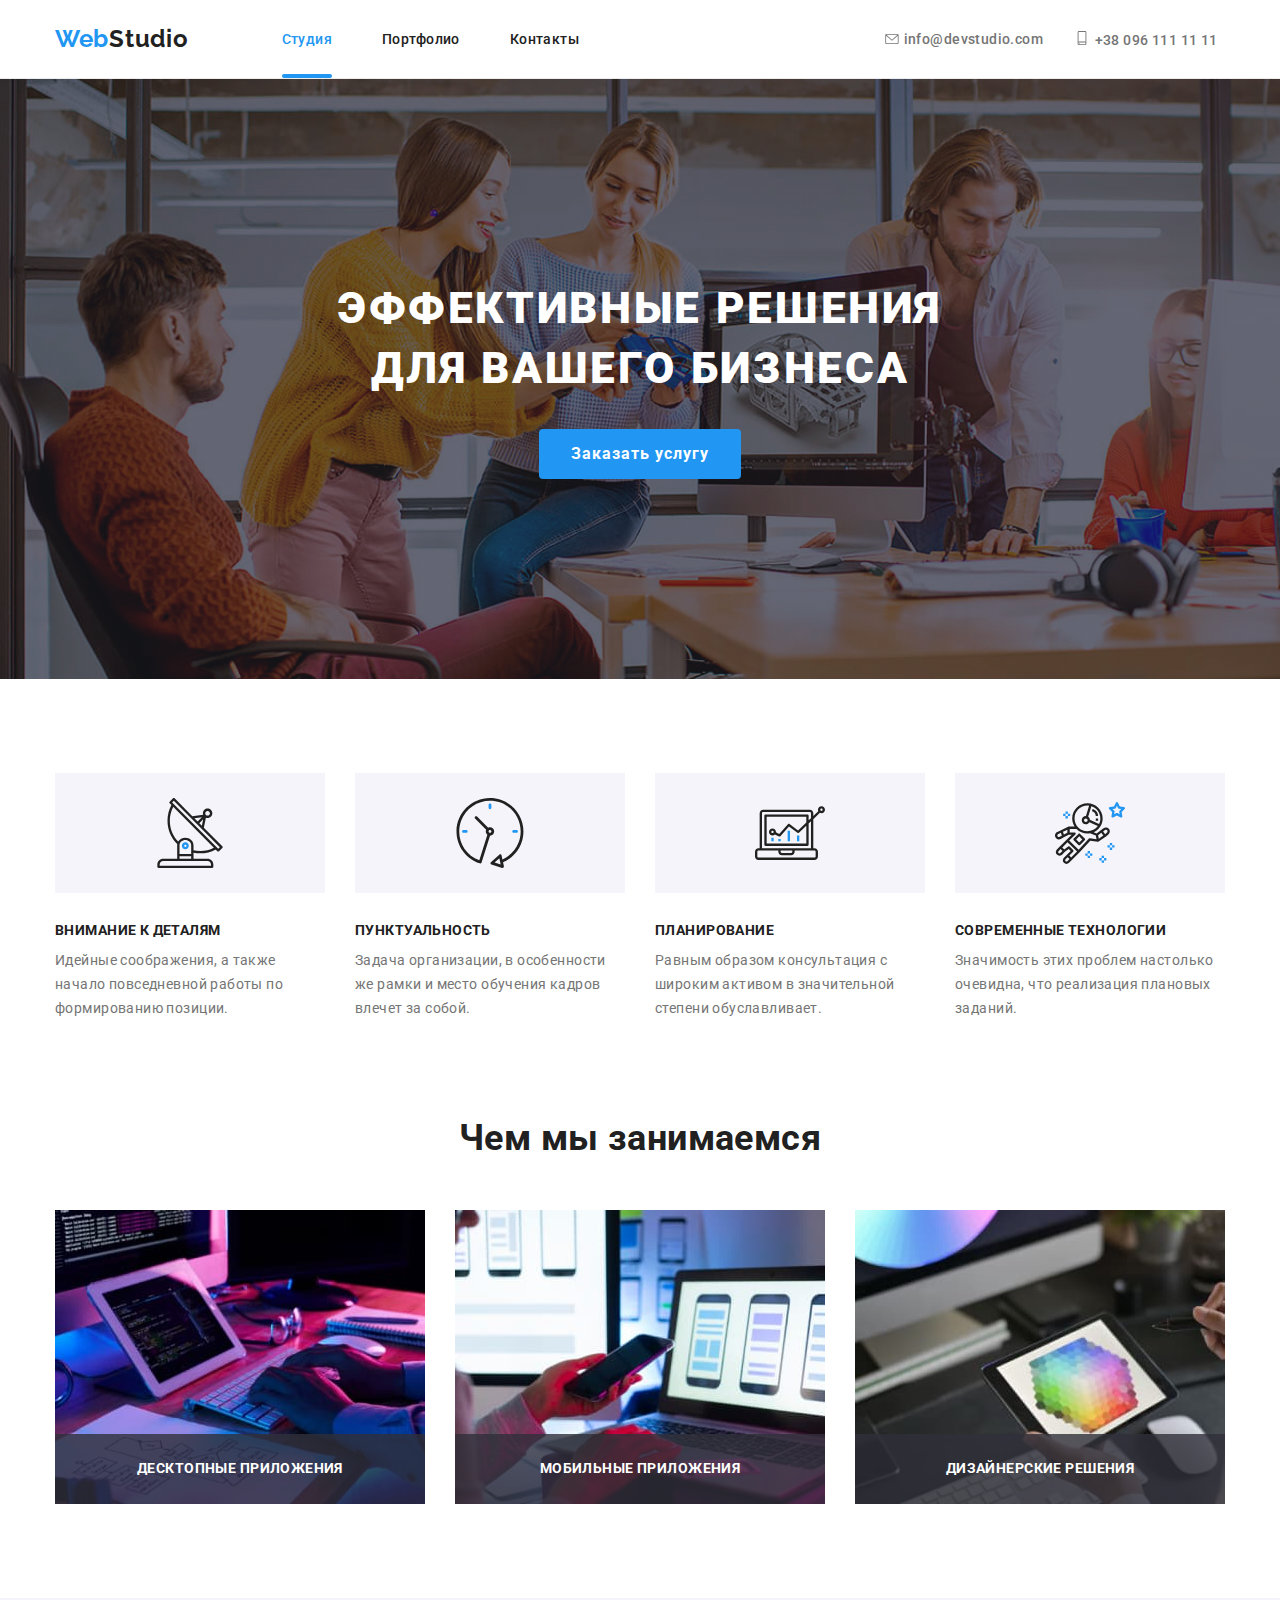
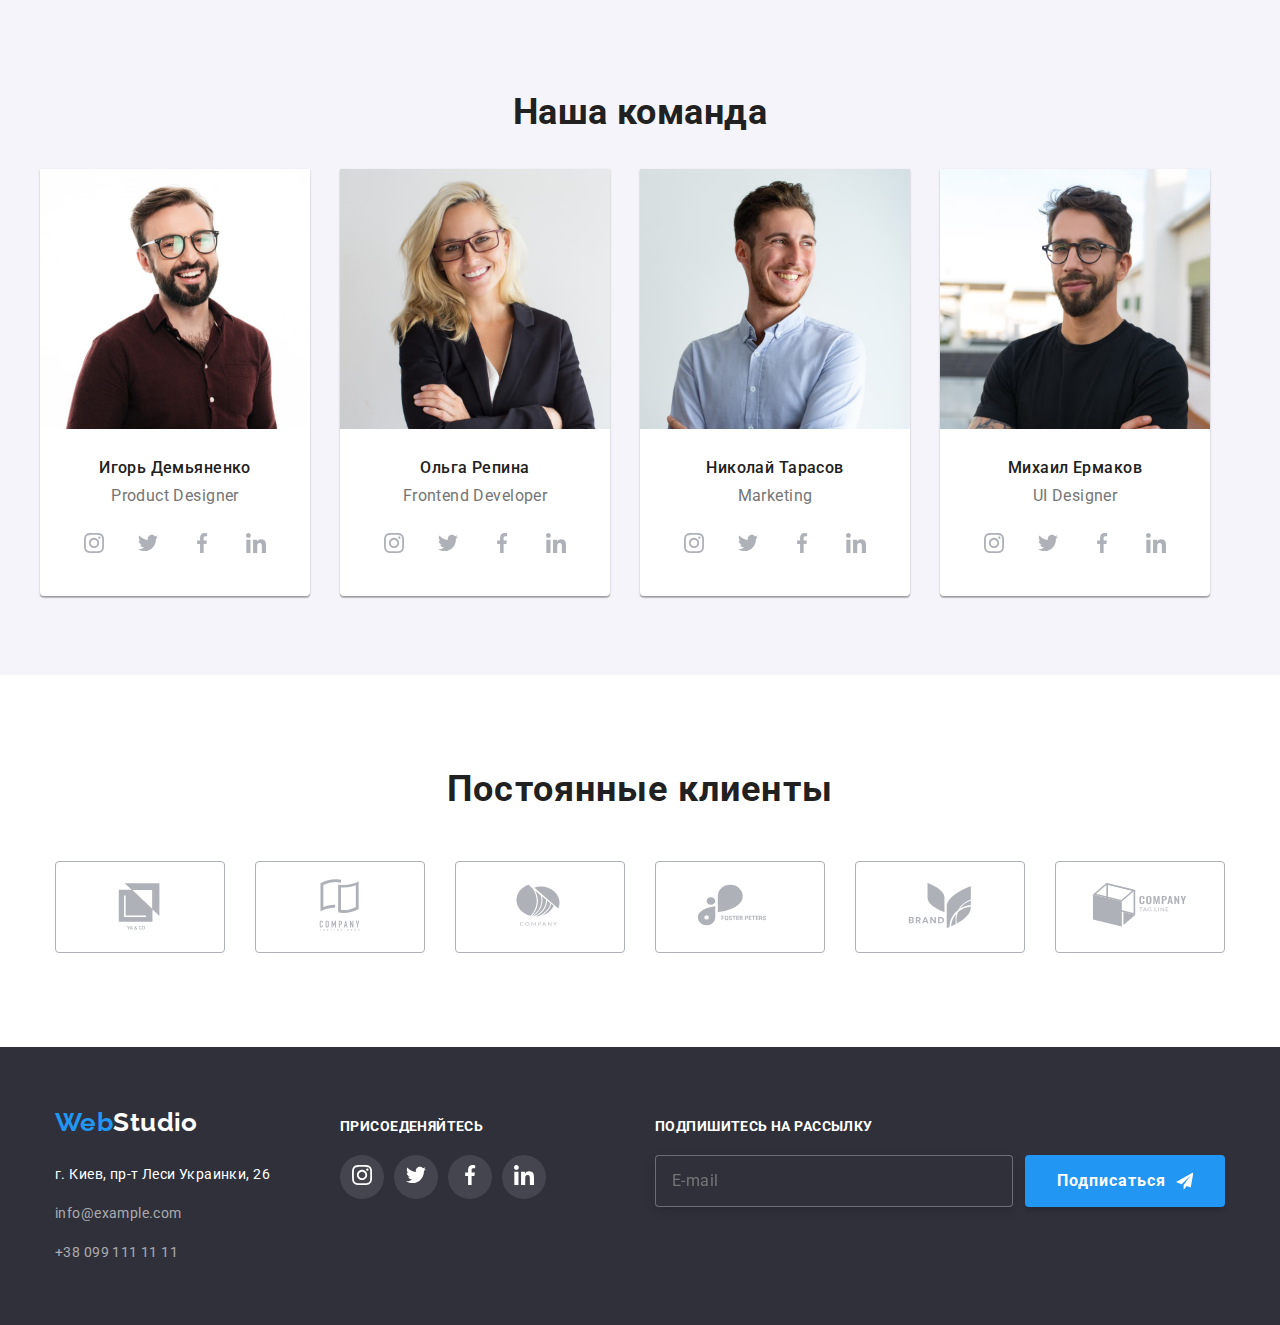
==== index.html @ 1fd59804 "/" ====
<!-- Сообщаем браузеру как стоит обрабатывать эту страницу -->
<!DOCTYPE html>
<!-- Оболочка документа, указываем язык содержимого -->
<html lang="ru">

<head>
	<title>WebStudio</title>
	<!-- Подключаем CSS -->
	<link rel="stylesheet" href="css/main.min.css">
	<!-- Кодировка страницы -->
	<meta charset="UTF-8">
	<!-- Адаптив -->
	<meta name="viewport" content="width=device-width">
	<!--Шрифты-->
	<link rel="preconnect" href="https://fonts.googleapis.com">
	<link rel="preconnect" href="https://fonts.gstatic.com" crossorigin>
	<link
		href="https://fonts.googleapis.com/css2?family=Raleway:wght@700&family=Roboto:wght@400;500;700;900&display=swap"
		rel="stylesheet">
</head>

<body>
	<header class="header">
		<div class="container header-container">
			<a href="./index.html" class="logo logo-header">
				Web<span class="logo-span">Studio</span>
			</a>

			<button type="button" class="menu-button" data-menu-button>
				<svg aria-label="переключатель мобильного меню" width="40" height="40">
					<use class="icon-menu" href="./images/icons.svg#icon-header-menu"></use>
					<use class="icon-cross" href="./images/icons.svg#icon-header-cross"></use>
				</svg>
			</button>

			<div class="menu-container" data-menu>
				<nav class="header-nav">
					<ul class="header-list__nav">
						<li class="header-list__li"><a href="./index.html" class="header-list__item current">Студия</a></li>
						<li class="header-list__li"><a href="./portfolio.html" class="header-list__item ">Портфолио</a></li>
						<li class="header-list__li"><a href="#" class="header-list__item">Контакты</a></li>
					</ul>
				</nav>
				<ul class="header-contacts">
					<li class="header-contacts__li first">
						<a href="#" class="header-contacts__item chosen">
							<svg width="16" height="10" class="mail-icon">
								<use href="./images/icons.svg#icon-email"></use>
							</svg>
							info@devstudio.com
							</a>
					</li>
					<li class="header-contacts__li last">
						<a href="#" class="header-contacts__item second">
							<svg width="18" height="14" class="mail-icon">
								<use href="./images/icons.svg#icon-phone"></use>
							</svg>
						+38 096 111 11 11</a>
					</li>
				</ul>
				<ul class="header-soc">
					<li class="header-soc__li"><a href="#" class="header-soc__item">Instagram</a></li>
					<li class="header-soc__li"><a href="#" class="header-soc__item">Twitter</a></li>
					<li class="header-soc__li"><a href="#" class="header-soc__item">Facebook</a></li>
					<li class="header-soc__li"><a href="#" class="header-soc__item">LinkedIn</a></li>
				</ul>
			</div>

		</div>
	</header>

	<main>
		<section class="hero section-hero">
			<div class="container">
				<h1 class="hero__title">Эффективные решения <br> для вашего бизнеса</h1>
				<div class="hero__button">
					<button data-modal-open class="hero__button btn" type="button">Заказать услугу</button>
				</div>
			</div>
		</section>

		<section class="section benefits-benefits">
			<div class="container">
				<div class="container-benefits">
					<ul class="benefits-list">
						<li class="benefits-list__li">
							<div class="benefits-list__div">
								<svg class="benefits-list__svg" width="70" height="70">
									<use href="./images/icons.svg#icon-antenna-1"></use>
								</svg>
							</div>
							<h3 class="benefits-list__title">Внимание к деталям</h3>
							<p class="benefits-list__text">Идейные соображения, а также начало повседневной работы по
								формированию
								позиции.</p>
						</li>
						<li class="benefits-list__li">
							<div class="benefits-list__div">
								<svg class="benefits-list__svg" width="70" height="70">
									<use href="./images/icons.svg#icon-clock-1"></use>
								</svg>
							</div>
							<h3 class="benefits-list__title">Пунктуальность</h3>
							<p class="benefits-list__text">Задача организации, в особенности же рамки и место обучения кадров
								влечет
								за
								собой.</p>
						</li>
						<li class="benefits-list__li">
							<div class="benefits-list__div">
								<svg class="benefits-list__svg" width="70" height="70">
									<use href="./images/icons.svg#icon-diagram-1"></use>
								</svg>
							</div>
							<h3 class="benefits-list__title">Планирование</h3>
							<p class="benefits-list__text">Равным образом консультация с широким активом в значительной степени
								обуславливает.</p>
						</li>
						<li class="benefits-list__li">
							<div class="benefits-list__div">
								<svg class="benefits-list__svg" width="70" height="70">
									<use href="./images/icons.svg#icon-astronaut-1"></use>
								</svg>
							</div>
							<h3 class="benefits-list__title">Современные технологии</h3>
							<p class="benefits-list__text">Значимость этих проблем настолько очевидна, что реализация плановых
								заданий.
							</p>
						</li>
					</ul>
				</div>
			</div>
		</section>

		<section class="devices-section">
			<div class="container">
				<div class="devices-devices">
					<h2 class="devices-title">Чем мы занимаемся</h2>
					<div class="devices">
						<ul class="devices-list">
							<li class="devices-list__photo">
								<div class="devices-list__device-thumb">
									<img class="img" src="./images/box_1.jpg" alt="коддинг" width="370" height="294">
									<div class="devices-list__overlay">Десктопные приложения</div>
								</div>
							</li>
							<li class="devices-list__photo">
								<div class="devices-list__device-thumb">
									<img class="img" src="./images/box_2.jpg" alt="телефон" width="370" height="294">
									<div class="devices-list__overlay">Мобильные приложения</div>
								</div>
							</li>
							<li class="devices-list__photo">
								<div class="devices-list__device-thumb">
									<img class="img" src="./images/box_3.jpg" alt="палитра" width="370" height="294">
									<div class="devices-list__overlay">Дизайнерские решения</div>
								</div>
							</li>
						</ul>
					</div>
				</div>
			</div>
		</section>

		<section class="team section">
			<div class="container">
				<h2 class="team-title">Наша команда</h2>
				<ul class="team-list">
					<li class="team-list__ihor worker">
						<img class="team__img img" src="./images/people_1.jpg" alt="Игорь Демьяненко" >
						<div class="team-list__div">
							<p class="team-list__name">Игорь Демьяненко</p>
							<p class="team-list__position">Product Designer</p>
							<ul class="team-soc">
								<li class="team-soc__li">
									<button class="team-soc__team">
										<svg class="team-soc__svg" width="20px" height="20px">
											<use href="./images/icons.svg#icon-instagram"></use>
										</svg>
									</button>
								</li>
								<li class="team-soc__li">
									<button class="team-soc__team">
										<svg class="team-soc__svg" width="20px" height="20px">
											<use href="./images/icons.svg#icon-twitter"></use>
										</svg>
									</button>
								</li>
								<li class="team-soc__li">
									<button class="team-soc__team">
										<svg class="team-soc__svg" width="20px" height="20px">
											<use href="./images/icons.svg#icon-facebook"></use>
										</svg>
									</button>
								</li>
								<li class="team-soc__li">
									<button class="team-soc__team">
										<svg class="team-soc__svg" width="20px" height="20px">
											<use href="./images/icons.svg#icon-linkedin"></use>
										</svg>
									</button>
								</li>
							</ul>
						</div>
					</li>

					<li class="team-list__olha worker">
						<img class="team__img img" src="./images/people_2.jpg" alt="Ольга Репина">
						<div class="team-list__div">
							<p class="team-list__name">Ольга Репина</p>
							<p class="team-list__position">Frontend Developer</p>
							<ul class="team-soc">
								<li class="team-soc__li">
									<button class="team-soc__team">
										<svg class="team-soc__svg" width="20px" height="20px">
											<use href="./images/icons.svg#icon-instagram"></use>
										</svg>
									</button>
								</li>
								<li class="team-soc__li">
									<button class="team-soc__team">
										<svg class="team-soc__svg" width="20px" height="20px">
											<use href="./images/icons.svg#icon-twitter"></use>
										</svg>
									</button>
								</li>
								<li class="team-soc__li">
									<button class="team-soc__team">
										<svg class="team-soc__svg" width="20px" height="20px">
											<use href="./images/icons.svg#icon-facebook"></use>
										</svg>
									</button>
								</li>
								<li class="team-soc__li">
									<button class="team-soc__team">
										<svg class="team-soc__svg" width="20px" height="20px">
											<use href="./images/icons.svg#icon-linkedin"></use>
										</svg>
									</button>
								</li>
							</ul>
						</div>
					</li>

					<li class="team-list__nikolai worker">
						<img class="team__img img" src="./images/people_3.jpg" alt="Николай Тарасов">
						<div class="team-list__div">
							<p class="team-list__name">Николай Тарасов</p>
							<p class="team-list__position">Marketing</p>
							<ul class="team-soc">
								<li class="team-soc__li">
									<button class="team-soc__team">
										<svg class="team-soc__svg" width="20px" height="20px">
											<use href="./images/icons.svg#icon-instagram"></use>
										</svg>
									</button>
								</li>
								<li class="team-soc__li">
									<button class="team-soc__team">
										<svg class="team-soc__svg" width="20px" height="20px">
											<use href="./images/icons.svg#icon-twitter"></use>
										</svg>
									</button>
								</li>
								<li class="team-soc__li">
									<button class="team-soc__team">
										<svg class="team-soc__svg" width="20px" height="20px">
											<use href="./images/icons.svg#icon-facebook"></use>
										</svg>
									</button>
								</li>
								<li class="team-soc__li">
									<button class="team-soc__team">
										<svg class="team-soc__svg" width="20px" height="20px">
											<use href="./images/icons.svg#icon-linkedin"></use>
										</svg>
									</button>
								</li>
							</ul>
						</div>
					</li>

					<li class="team-list__mikhail worker">
						<img class="team__img img" src="./images/people_4.jpg" alt="Михаил Ермаков">
						<div class="team-list__div">
							<p class="team-list__name">Михаил Ермаков</p>
							<p class="team-list__position">UI Designer</p>
							<ul class="team-soc">
								<li class="team-soc__li">
									<button class="team-soc__team">
										<svg class="team-soc__svg" width="20px" height="20px">
											<use href="./images/icons.svg#icon-instagram"></use>
										</svg>
									</button>
								</li>
								<li class="team-soc__li">
									<button class="team-soc__team">
										<svg class="team-soc__svg" width="20px" height="20px">
											<use href="./images/icons.svg#icon-twitter"></use>
										</svg>
									</button>
								</li>
								<li class="team-soc__li">
									<button class="team-soc__team">
										<svg class="team-soc__svg" width="20px" height="20px">
											<use href="./images/icons.svg#icon-facebook"></use>
										</svg>
									</button>
								</li>
								<li class="team-soc__li">
									<button class="team-soc__team">
										<svg class="team-soc__svg" width="20px" height="20px">
											<use href="./images/icons.svg#icon-linkedin"></use>
										</svg>
									</button>
								</li>
							</ul>
						</div>
					</li>
				</ul>
			</div>
		</section>

		<section class="section">
			<div class="container">
				<p class="clients-title">Постоянные клиенты</p>
				<ul class="clients-list">
					<li class="clients-list__li">
						<button class="clients-list__btn">
							<svg class="clients-list__svg" width="106px" height="60px">
								<use href="./images/icons.svg#icon-client-1"></use>
							</svg>
						</button>
					</li>
					<li class="clients-list__li">
						<button class="clients-list__btn">
							<svg class="clients-list__svg" width="106px" height="60px">
								<use href="./images/icons.svg#icon-client-2"></use>
							</svg>
						</button>
					</li>
					<li class="clients-list__li">
						<button class="clients-list__btn">
							<svg class="clients-list__svg" width="106px" height="60px">
								<use href="./images/icons.svg#icon-client-3"></use>
							</svg>
						</button>
					</li>
					<li class="clients-list__li">
						<button class="clients-list__btn">
							<svg class="clients-list__svg" width="106px" height="60px">
								<use href="./images/icons.svg#icon-client-4"></use>
							</svg>
						</button>
					</li>
					<li class="clients-list__li">
						<button class="clients-list__btn">
							<svg class="clients-list__svg" width="106px" height="60px">
								<use href="./images/icons.svg#icon-client-5"></use>
							</svg>
						</button>
					</li>
					<li class="clients-list__li">
						<button class="clients-list__btn">
							<svg class="clients-list__svg" width="106px" height="60px">
								<use href="./images/icons.svg#icon-client-6"></use>
							</svg>
						</button>
					</li>
				</ul>
			</div>
		</section>
	</main>

	<footer class="footer">
		<div class="container-footer">
				<ul class="footer-block">
					<li class="footer-block__li"><a href="#" class="footer-block__title"><span class="footer-block__span">Web</span>Studio</a></li>
					<li class="footer-block__li"><address class="footer-block__address">г. Киев, пр-т Леси Украинки, 26</address></li>
					<li class="footer-block__li"><a href="#" class="footer-block__email">info@example.com</a></li>
					<li class="footer-block__li"><a href="#" class="footer-block__tel">+38 099 111 11 11</a></li>
				</ul>

				<div class="footer-block2">
					<p class="footer-block2__text">Присоеденяйтесь</p>
					<ul class="block2-list">
						<li class="block2-list__li">
							<button class="block2-list__soc">
								<svg class="block2-list__svg" width="20px" height="20px">
									<use href="./images/icons.svg#icon-instagram"></use>
								</svg>
							</button>
						</li>
						<li class="block2-list__li">
							<button class="block2-list__soc">
								<svg class="block2-list__svg" width="20px" height="20px">
									<use href="./images/icons.svg#icon-twitter"></use>
								</svg>
							</button>
						</li>
						<li class="block2-list__li">
							<button class="block2-list__soc">
								<svg class="block2-list__svg" width="20px" height="20px">
									<use href="./images/icons.svg#icon-facebook"></use>
								</svg>
							</button>
						</li>
						<li class="block2-list__li">
							<button class="block2-list__soc">
								<svg class="block2-list__svg" width="20px" height="20px">
									<use href="./images/icons.svg#icon-linkedin"></use>
								</svg>
							</button>
						</li>
					</ul>
				</div>

				<div class="footer-block3">
					<p class="footer-block3__text">Подпишитесь на рассылку</p>
					<form class="footer-block3__form">
						<input type="input" class="footer-block3__input" placeholder="E-mail">
						<button class="btn footer-btn" type="submit">Подписаться
							<svg class="footer-block3__btnicon">
								<use href="./images/icons.svg#icon-telegram1"></use>
							</svg>
						</button>
					</form>
				</div>

		</div>
	</footer>

	<div class="backdrop is-hidden" data-modal>
		<div class="modal">
			<button class="modal__button" data-modal-close>
				<svg width="11" height="11" class="modal__icons">
					<use href="./images/icons.svg#icon-cross"></use>
				</svg>
			</button>
				<p class="modal-container__title">Оставьте свои данные, мы вам перезвоним</p>
				<form class="modal-form">
					<label class="modal-form__name">Имя
						<input type="text" class="modal-form__input">
						<svg class="modal-form__icon">
							<use href="./images/icons.svg#icon-human-modal"></use>
						</svg>
					</label>
	
					<label class="modal-form__name">Телефон
						<input type="text" class="modal-form__input">
						<svg class="modal-form__icon">
							<use href="./images/icons.svg#icon-phone-modal"></use>
						</svg>
					</label>
	
					<label class="modal-form__name">Почта
						<input type="text" class="modal-form__input">
						<svg class="modal-form__icon">
							<use href="./images/icons.svg#icon-email-modal"></use>
						</svg>
					</label>
	
					<div class="last-field">
						<label class="modal-form__name">Комментарий
							<textarea placeholder="Введите текст" class="modal-form__textarea"></textarea>
						</label>
					</div>
	
					<label class="agree">
						<input type="checkbox" class="agree__checkbox" name="agree">
						<span class="agree__checkbox-icon"></span>
						Соглашаюсь с рассылкой и принимаю <a href="#" class="agree__span">Условия договора</a>
					</label>
					<button class=" modal-btn" type="submit">Отправить</button>
				</form>
		</div>
	</div>

	<script src="./js/modal.js"></script>
	<script src="./js/mobile-menu.js"></script>
</body>

</html>
---- css/main.min.css ----
.header{border-bottom:1px solid #ececec;position:relative}.header-container{display:-webkit-box;display:-ms-flexbox;display:flex}@media (max-width: 767px){.menu-container{z-index:1;display:none;background-color:#fff;position:absolute;left:0;width:100vw;margin:0 auto;height:100vh;padding:48px 40px}.menu-container.is-open{display:block}}@media (min-width: 768px){.menu-container{display:-webkit-box;display:-ms-flexbox;display:flex}}.logo{color:#2196f3;font-weight:700;font-family:"Raleway",sans-serif;font-size:24px;letter-spacing:0.03em;line-height:1.19;margin-right:auto;display:-webkit-box;display:-ms-flexbox;display:flex;-webkit-box-align:center;-ms-flex-align:center;align-items:center;padding:24px 0}@media (min-width: 768px){.logo{margin-right:88px}}@media (min-width: 1200px){.logo{margin-right:93px}}.logo-span{color:#212121}@media (max-width: 767px){.header-nav{margin-bottom:200px}}@media (min-width: 768px){.header-nav{display:-webkit-box;display:-ms-flexbox;display:flex;-webkit-box-align:center;-ms-flex-align:center;align-items:center;margin-right:60px}}@media (min-width: 1200px){.header-nav{margin-right:305px}}@media (min-width: 768px){.header-list__nav{display:-webkit-box;display:-ms-flexbox;display:flex}}@media (max-width: 767px){.header-list__li:not(:last-child){margin-bottom:32px}}@media (min-width: 768px){.header-list__li:not(:last-child){margin-right:50px}}.header-list__item{font-weight:500;position:relative;color:#212121;display:block;-webkit-transition:background-color,fill,250ms cubic-bezier(0.4, 0, 0.2, 1);transition:background-color,fill,250ms cubic-bezier(0.4, 0, 0.2, 1)}.header-list__item:hover{color:#2196f3;background-color:#fff}.header-list__item:focus{background-color:#fff;color:#2196f3}@media (max-width: 767px){.header-list__item{font-size:40px}}@media (min-width: 768px){.header-list__item{padding:32px 0}}.current{color:#2196f3}@media (min-width: 768px){.current::after{content:"";position:absolute;bottom:0px;left:0;height:4px;width:100%;background-color:#2196f3;border-radius:2px;-webkit-transition:background-color,opacity 250ms cubic-bezier(0.4, 0, 0.2, 1);transition:background-color,opacity 250ms cubic-bezier(0.4, 0, 0.2, 1)}}@media (min-width: 768px){.header-contacts{margin-left:auto;margin-top:0;margin-bottom:0;display:-webkit-box;display:-ms-flexbox;display:flex;-webkit-box-orient:vertical;-webkit-box-direction:normal;-ms-flex-direction:column;flex-direction:column;-webkit-box-pack:center;-ms-flex-pack:center;justify-content:center}}@media (min-width: 1200px){.header-contacts{display:-webkit-box;display:-ms-flexbox;display:flex;-webkit-box-align:center;-ms-flex-align:center;align-items:center;-webkit-box-orient:horizontal;-webkit-box-direction:normal;-ms-flex-direction:row;flex-direction:row}}@media (max-width: 767px){.header-contacts__li:first-child{margin-bottom:32px}}@media (min-width: 1200px){.header-contacts__li:first-child{margin-right:30px}}@media (max-width: 1199px){.first{margin-bottom:10px}}@media (min-width: 768px){.first{padding-bottom:19px 0}}.header-contacts__item{font-weight:500;color:#757575;-webkit-transition:background-color,fill,250ms cubic-bezier(0.4, 0, 0.2, 1);transition:background-color,fill,250ms cubic-bezier(0.4, 0, 0.2, 1)}.header-contacts__item:hover{color:#2196f3;background-color:#fff}.header-contacts__item:focus{background-color:#fff;color:#2196f3;-webkit-box-shadow:none;box-shadow:none}@media (max-width: 767px){.header-contacts__item{font-size:24px}}@media (min-width: 768px) and (max-width: 1199px){.second{padding-bottom:17px;padding-top:5px}}.header-soc{display:-webkit-box;display:-ms-flexbox;display:flex}@media (min-width: 768px){.header-soc{display:none}}.header-soc__li{padding:0 10px}.header-soc__li:not(:last-child){border-right:1px solid rgba(33,33,33,0.2)}.header-soc__li:first-child{padding-left:0}.header-soc__li:last-child{padding-right:0}.header-soc__item{font-size:18px;font-weight:500;color:#2196f3}@media (max-width: 767px){.chosen{font-size:34px;color:#2196f3}}@media (min-width: 768px){.chosen{padding-bottom:5px;padding-top:17px}}@media (max-width: 767px){.last{margin-bottom:64px}}.mail-icon{fill:currentColor}@media (max-width: 767px){.mail-icon{display:none}}.header-menu__button{position:absolute;top:21px;right:15px;background-color:#fff}.menu-button{z-index:10;margin:0;padding:10px 0;background-color:transparent;-webkit-transition:fill 250ms cubic-bezier(0.4, 0, 0.2, 1);transition:fill 250ms cubic-bezier(0.4, 0, 0.2, 1)}.menu-button:focus{fill:#2196f3}@media (min-width: 768px){.menu-button{display:none}}.menu-button .icon-cross{display:none}.menu-button.is-open .icon-cross{display:block}.menu-button.is-open .icon-menu{display:none}*{padding:0;margin:0;border:0}*,*:before,*:after{-webkit-box-sizing:border-box;box-sizing:border-box}nav,footer,header,aside{display:block}html,body{height:100%;width:100%;font-size:100%;line-height:1;font-size:14px;-ms-text-size-adjust:100%;-moz-text-size-adjust:100%;-webkit-text-size-adjust:100%}input,button,textarea{font-family:inherit}input::-ms-clear{display:none}button{cursor:pointer}button::-moz-focus-inner{padding:0;border:0}a,a:visited{text-decoration:none}a:hover{text-decoration:none}ul li{list-style:none}img{vertical-align:top}h1,h2,h3,h4,h5,h6{font-size:inherit;font-weight:400}.btn{background-color:#2196f3;color:#fff;font-size:16px;font-weight:700;line-height:1.87;letter-spacing:0.06em;padding:10px 29px;border-radius:4px}.img{display:block;max-width:100%}.hero{max-width:1600px;height:400px;margin-left:auto;margin-right:auto;background-image:-webkit-gradient(linear, left top, right top, from(rgba(47,48,58,0.4)), to(rgba(47,48,58,0.4))),url(../../images/bg-main.jpg);background-image:linear-gradient(to right, rgba(47,48,58,0.4), rgba(47,48,58,0.4)),url(../../images/bg-main.jpg);background-repeat:no-repeat}@media (min-width: 1200px){.hero{height:600px}}@media (min-width: 768px) and (max-width: 1199px){.hero{max-width:768px;height:400px;background-image:url("../../images/tablet-main__bg.jpg")}}@media (max-width: 767px){.hero{max-width:480px;background-image:url("../../images/phone-main__bg.jpg")}}.hero__title{color:#fff;font-size:26px;text-transform:uppercase;font-weight:900;line-height:1.36;text-align:center;letter-spacing:0.06em;margin-bottom:30px}@media (min-width: 1200px){.hero__title{font-size:44px}}.hero__button{display:block;margin:0 auto}.section-hero{padding:118px 0}@media (min-width: 1200px){.section-hero{padding:200px 0}}.btn{background-color:#2196f3;color:#fff;font-size:16px;font-weight:700;line-height:1.87;letter-spacing:0.06em;padding:10px 32px;border-radius:4px}.benefits-benefits{padding-bottom:0}@media (min-width: 768px){.benefits-list{display:-webkit-box;display:-ms-flexbox;display:flex}}@media (min-width: 768px) and (max-width: 1199px){.benefits-list{display:-webkit-box;display:-ms-flexbox;display:flex;-ms-flex-wrap:wrap;flex-wrap:wrap}}.benefits-list__li{margin-bottom:30px}@media (min-width: 768px) and (max-width: 1199px){.benefits-list__li{width:354px}.benefits-list__li:nth-child(odd){margin-right:30px}.benefits-list__li:nth-last-child(-n+2){margin-bottom:0}}@media (min-width: 1200px){.benefits-list__li{width:270px;height:251px;margin-bottom:0}.benefits-list__li:not(:last-child){margin-right:30px}}.benefits-list__div{background-color:#f5f4fa;width:100%;height:120px;display:-webkit-box;display:-ms-flexbox;display:flex;-webkit-box-pack:center;-ms-flex-pack:center;justify-content:center;-webkit-box-align:center;-ms-flex-align:center;align-items:center;margin-bottom:30px}@media (min-width: 768px){.benefits-list__div{width:354px}}@media (min-width: 1200px){.benefits-list__div{width:270px}}.benefits-list__title{font-weight:700;text-transform:uppercase;line-height:1.14;margin-bottom:10px}@media (max-width: 767px){.benefits-list__title{text-align:center}}.benefits-list__text{color:#757575;line-height:1.71}.devices-section{padding-bottom:94px}@media (max-width: 1199px){.devices-section{display:none}}.devices-title{font-size:36px;font-weight:700;text-align:center;line-height:1.16}@media (min-width: 768px){.devices-title{margin-bottom:50px}}@media (min-width: 768px) and (max-width: 1199px){.devices-list{display:-webkit-box;display:-ms-flexbox;display:flex;-webkit-box-pack:justify;-ms-flex-pack:justify;justify-content:space-between}}@media (min-width: 1200px){.devices-list{display:-webkit-box;display:-ms-flexbox;display:flex}}.devices-list__photo:not(:last-child){margin-right:30px}.devices-list__device-thumb{position:relative}.devices-list__overlay{position:absolute;display:-webkit-box;display:-ms-flexbox;display:flex;-webkit-box-align:center;-ms-flex-align:center;align-items:center;-webkit-box-pack:center;-ms-flex-pack:center;justify-content:center;bottom:0;left:0;width:100%;height:70px;color:#fff;font-weight:700;font-size:14px;line-height:1.14;text-align:center;letter-spacing:0.03em;text-transform:uppercase;background:rgba(47,48,58,0.8)}.team{background-color:#f5f4fa}.team-title{font-size:28px;font-weight:700;text-align:center;line-height:1.16;margin-bottom:30px}@media (min-width: 1200px){.team-title{margin-bottom:50px}}@media (min-width: 1200px){.team-title{font-size:36px}}.team-list{text-align:center}.team-list>.worker{background:#fff;-webkit-box-shadow:0px 1px 3px rgba(0,0,0,0.12),0px 1px 1px rgba(0,0,0,0.14),0px 2px 1px rgba(0,0,0,0.2);box-shadow:0px 1px 3px rgba(0,0,0,0.12),0px 1px 1px rgba(0,0,0,0.14),0px 2px 1px rgba(0,0,0,0.2);border-radius:0px 0px 4px 4px}@media (min-width: 768px){.team-list{display:-webkit-box;display:-ms-flexbox;display:flex;-ms-flex-wrap:wrap;flex-wrap:wrap;margin:-15px}}@media (max-width: 1199px){.worker:not(:last-child){margin-bottom:30px}}@media (min-width: 768px){.worker:not(:last-child){margin-right:30px}}@media (min-width: 768px){.worker{width:354px}.worker:nth-last-child(-n+2){margin-bottom:0}}@media (min-width: 1200px){.worker{width:270px;margin-bottom:0}}.team__img{width:100%}@media (max-width: 767px){.team__img{height:460px}}@media (min-width: 768px){.team__img{height:374px}}@media (min-width: 1200px){.team__img{height:260px}}.team-list__div{padding-top:30px}.team-list__name{font-weight:500;font-size:16px;line-height:1.18;margin-bottom:10px}.team-list__position{font-size:16px;color:#757575;line-height:1.18;margin-bottom:16px}.team-soc{display:-webkit-box;display:-ms-flexbox;display:flex;-webkit-box-pack:center;-ms-flex-pack:center;justify-content:center;padding-bottom:30px}.team-soc__li:not(:last-child){margin-right:10px}.team-soc__team{border-radius:50%;width:44px;height:44px;background:#fff;fill:#afb1b8;-webkit-transition:background-color,fill,250ms cubic-bezier(0.4, 0, 0.2, 1);transition:background-color,fill,250ms cubic-bezier(0.4, 0, 0.2, 1)}.team-soc__team:hover{background-color:#2196f3;fill:#fff}.team-soc__team:focus{background-color:#2196f3;fill:#fff}.clients-title{font-weight:700;font-size:28px;line-height:1.16;text-align:center;letter-spacing:0.03em;margin-bottom:30px}@media (min-width: 1200px){.clients-title{font-size:36px;margin-bottom:50px}}.clients-list{display:-webkit-box;display:-ms-flexbox;display:flex;-webkit-box-pack:center;-ms-flex-pack:center;justify-content:center;-ms-flex-wrap:wrap;flex-wrap:wrap}@media (max-width: 767px){.clients-list{-ms-flex-preferred-size:50%;flex-basis:50%}}@media (min-width: 768px) and (max-width: 1199px){.clients-list{-ms-flex-preferred-size:33.3333%;flex-basis:33.3333%}}.clients-list__li{margin-right:30px;margin-bottom:30px}@media (max-width: 767px){.clients-list__li:nth-child(even){margin-right:0}.clients-list__li:nth-last-child(-n+2){margin-bottom:0}}@media (min-width: 768px) and (max-width: 1199px){.clients-list__li:nth-last-child(-n+3){margin-bottom:0}.clients-list__li:nth-child(3n+3){margin-right:0}}@media (min-width: 1200px){.clients-list__li:not(:last-child){margin-right:30px;margin-bottom:0}.clients-list__li:last-child{margin-bottom:0;margin-right:0}}@media (max-width: 479px){.clients-list__li{margin-right:0}.clients-list__li:nth-child(5){margin-bottom:30px}}.clients-list__li:focus,.clients-list__li :hover{background-color:#fff;fill:#2196f3;border:1px solid #2196f3;-webkit-box-shadow:none;box-shadow:none}.clients-list__btn{border:1px solid #afb1b8;border-radius:4px;width:210px;height:92px;background-color:#fff;fill:#afb1b8;-webkit-transition:border,fill,250ms cubic-bezier(0.4, 0, 0.2, 1);transition:border,fill,250ms cubic-bezier(0.4, 0, 0.2, 1)}.clients-list__btn:focus,.clients-list__btn :hover{background-color:#fff;fill:#2196f3;border:1px solid #2196f3;-webkit-box-shadow:none;box-shadow:none}@media (min-width: 768px){.clients-list__btn{width:226px}}@media (min-width: 1200px){.clients-list__btn{width:170px}}.clients-list__svg:hover{border:none}.footer{background-color:#2f303a}@media (min-width: 768px){.footer{padding:60px 0}}.container-footer{margin:0 auto;padding:0px 15px}@media (max-width: 1199px){.container-footer{text-align:center}}@media (max-width: 767px){.container-footer{padding:60px 15px}}@media (min-width: 768px){.container-footer{display:-webkit-box;display:-ms-flexbox;display:flex;-webkit-box-align:baseline;-ms-flex-align:baseline;align-items:baseline;-ms-flex-wrap:wrap;flex-wrap:wrap;max-width:768px}}@media (min-width: 1200px){.container-footer{max-width:1200px}}@media (min-width: 768px) and (max-width: 1199px){.footer-block{margin-right:165px;margin-left:76px}}@media (min-width: 1200px){.footer-block{margin-right:70px}}.footer-block__title{font-family:"Raleway",sans-serif;font-weight:700;font-size:24px;color:#fff;line-height:1.19;margin-bottom:20px}.footer-block__title:focus{background-color:#2f303a}@media (min-width: 1200px){.footer-block__title{font-size:26px}}.footer-block__span{color:#2196f3}.footer-block__address{font-style:normal;color:#fff;line-height:1.71;margin-bottom:8px;margin-top:20px}@media (min-width: 1200px){.footer-block__address{margin-top:25px}}.footer-block__email{margin-bottom:8px}.footer-block__tel{margin-bottom:60px}@media (min-width: 1200px){.footer-block__tel{margin-bottom:0}}.footer-block__email,.footer-block__tel{color:rgba(255,255,255,0.6);line-height:1.71;display:block;-webkit-transition:background-color,color,250ms cubic-bezier(0.4, 0, 0.2, 1);transition:background-color,color,250ms cubic-bezier(0.4, 0, 0.2, 1)}.footer-block__email:hover,.footer-block__tel:hover{color:#2196f3;background-color:#2f303a}.footer-block__email:focus,.footer-block__tel:focus{color:#2196f3;background-color:#2f303a}@media (min-width: 768px){.footer-block__email,.footer-block__tel{margin-top:8px}}@media (min-width: 1200px){.footer-block__email,.footer-block__tel{margin-top:15px}}@media (max-width: 1199px){.footer-block2{margin-bottom:60px}}@media (min-width: 1200px){.footer-block2{margin-right:auto}}.footer-block2__text{text-transform:uppercase;font-weight:700;font-size:14px;line-height:1.14;letter-spacing:0.03em;color:#fff;margin-bottom:20px}.block2-list{display:-webkit-box;display:-ms-flexbox;display:flex;-webkit-box-pack:center;-ms-flex-pack:center;justify-content:center}.block2-list__li:not(:last-child){margin-right:10px}.block2-list__soc{border-radius:50%;width:44px;height:44px;background:rgba(255,255,255,0.1);-webkit-transition:background-color,color,250ms cubic-bezier(0.4, 0, 0.2, 1);transition:background-color,color,250ms cubic-bezier(0.4, 0, 0.2, 1)}.block2-list__soc:hover{background-color:#2196f3}.block2-list__soc:focus{background-color:#2196f3}.block2-list__svg{fill:#fff}@media (min-width: 768px) and (max-width: 1199px){.footer-block3{margin:0 auto}}.footer-block3__text{font-weight:700;line-height:1.14;letter-spacing:0.03em;text-transform:uppercase;color:#fff;margin-bottom:20px}.footer-block3__form{display:-webkit-box;display:-ms-flexbox;display:flex;-webkit-box-orient:vertical;-webkit-box-direction:normal;-ms-flex-direction:column;flex-direction:column}@media (min-width: 1200px){.footer-block3__form{-webkit-box-orient:horizontal;-webkit-box-direction:normal;-ms-flex-direction:row;flex-direction:row}}.footer-block3__form input{padding:15px 0px 15px 16px;font-size:16px;line-height:1.25;letter-spacing:0.03em;color:rgba(255,255,255,0.6)}@media (max-width: 1199px){.footer-block3__form input{margin-bottom:20px}}.footer-block3__input{display:block;width:100%;margin:0 auto;border:1px solid rgba(255,255,255,0.3);-webkit-filter:drop-shadow(0px 4px 4px rgba(0,0,0,0.15));filter:drop-shadow(0px 4px 4px rgba(0,0,0,0.15));border-radius:4px;background:#2f303a}.footer-block3__input:focus{background:#2f303a}@media (min-width: 480px){.footer-block3__input{width:450px}}@media (min-width: 1200px){.footer-block3__input{width:358px;margin-right:12px}}.footer-btn{-webkit-box-shadow:0px 4px 4px rgba(0,0,0,0.15);box-shadow:0px 4px 4px rgba(0,0,0,0.15);display:-webkit-box;display:-ms-flexbox;display:flex;margin:0 auto;-webkit-box-align:center;-ms-flex-align:center;align-items:center;text-align:center;width:200px}.footer-block3__btnicon{width:24px;height:24px;margin-left:10px}.backdrop{position:fixed;width:100%;height:100%;top:0;left:0;z-index:15;background:rgba(0,0,0,0.2);-webkit-transition:opacity 250ms cubic-bezier(0.4, 0, 0.2, 1),-webkit-transform;transition:opacity 250ms cubic-bezier(0.4, 0, 0.2, 1),-webkit-transform;transition:transform,opacity 250ms cubic-bezier(0.4, 0, 0.2, 1);transition:transform,opacity 250ms cubic-bezier(0.4, 0, 0.2, 1),-webkit-transform}.backdrop.is-hidden{opacity:0;pointer-events:none}.modal{display:block;position:relative;top:50%;left:50%;width:450px;height:609px;-webkit-transform:translate(-50%, -50%) scale(1);transform:translate(-50%, -50%) scale(1);background-color:#fff;border-radius:4px;padding:40px;-webkit-transition:-webkit-transform 250ms cubic-bezier(0.4, 0, 0.2, 1);transition:-webkit-transform 250ms cubic-bezier(0.4, 0, 0.2, 1);transition:transform 250ms cubic-bezier(0.4, 0, 0.2, 1);transition:transform 250ms cubic-bezier(0.4, 0, 0.2, 1), -webkit-transform 250ms cubic-bezier(0.4, 0, 0.2, 1)}@media (min-width: 1200px){.modal{width:528px;height:581px}}.modal__button{position:absolute;display:block;width:30px;height:30px;border-radius:50%;background-color:#fff;border:1px solid rgba(0,0,0,0.1);top:8px;right:8px}.modal__button:focus{fill:#2196f3;-webkit-box-shadow:none;box-shadow:none}.modal-container__title{font-weight:700;font-size:20px;line-height:1.15;text-align:center;letter-spacing:0.03em;color:#212121;margin-bottom:12px}.modal-form__name{display:block;color:#757575;position:relative;font-size:12px;line-height:1.16;letter-spacing:0.01em;margin-bottom:10px;-webkit-transition:outline,background-color 250ms cubic-bezier(0.4, 0, 0.2, 1);transition:outline,background-color 250ms cubic-bezier(0.4, 0, 0.2, 1)}.modal-form__input{width:100%;height:40px;border:1px solid rgba(33,33,33,0.2);border-radius:4px;margin-top:4px;color:#212121;padding-left:42px;-webkit-transition:outline,background-color 250ms cubic-bezier(0.4, 0, 0.2, 1);transition:outline,background-color 250ms cubic-bezier(0.4, 0, 0.2, 1)}.modal-form__input:focus{background-color:#fff;outline:1px solid #2196f3;border:none}.modal-form__icon{width:18px;height:18px;position:absolute;top:50%;left:12px;display:inline-block;fill:#212121;-webkit-transition:fill 250ms cubic-bezier(0.4, 0, 0.2, 1);transition:fill 250ms cubic-bezier(0.4, 0, 0.2, 1)}.modal-form__input:focus ~ .modal-form__icon{fill:#2196f3}.last-field{margin-bottom:20px;line-height:1.14;letter-spacing:0.01em}.modal-form__textarea{width:100%;height:40px;border:1px solid rgba(33,33,33,0.2);border-radius:4px;margin-top:4px;padding:12px 16px;resize:none;height:120px;color:#212121;-webkit-transition:background-color,outline 250ms cubic-bezier(0.4, 0, 0.2, 1);transition:background-color,outline 250ms cubic-bezier(0.4, 0, 0.2, 1)}.modal-form__textarea:focus{background-color:#fff;outline:1px solid #2196f3;border:none}@media (min-width: 1200px){.modal-form__textarea{width:448px}}.agree{display:inline-block;line-height:1.71;letter-spacing:0.03em;color:#757575;margin-bottom:30px;position:relative;left:50%;-webkit-transform:translate(-50%, 0);transform:translate(-50%, 0)}@media (max-width: 1199px){.agree{font-size:12px}}.agree__checkbox{-moz-appearance:none;-webkit-appearance:none;appearance:none}.agree__checkbox-icon{display:inline-block;width:15px;height:15px;border:2px solid #212121;border-radius:2px;position:relative;top:2px;margin-right:5px;-webkit-transition:background-color 250ms cubic-bezier(0.4, 0, 0.2, 1);transition:background-color 250ms cubic-bezier(0.4, 0, 0.2, 1)}@media (min-width: 1200px){.agree__checkbox-icon{margin-right:8px}}.agree__checkbox:checked+.agree__checkbox-icon{border-color:#2196f3;background-color:#2196f3;background-image:url("../images/agree.svg");background-size:contain;background-origin:border-box;background-repeat:no-repeat}.agree__checkbox:focus+.agree__checkbox-icon{border-color:#2196f3}.agree__span{color:#2196f3;text-decoration:underline}.agree__span:focus{background:#fff;-webkit-box-shadow:none;box-shadow:none}.modal-btn{display:block;margin:0 auto;background-color:#2196f3;color:#fff;font-size:16px;font-weight:700;line-height:1.87;letter-spacing:0.06em;border-radius:4px;padding:10px 55px;-webkit-box-shadow:0px 4px 4px rgba(0,0,0,0.15);box-shadow:0px 4px 4px rgba(0,0,0,0.15)}.filter{margin-bottom:40px}@media (min-width: 768px){.filter{margin-bottom:30px;text-align:center}}@media (min-width: 1200px){.filter{margin-bottom:50px}}.filter__li{margin-left:8px}.filter__li:first-child{margin-left:0}.filter__li:nth-child(-n+3){margin-bottom:15px}.filter__item{padding:6px 22px;-webkit-transition:background-color,color,250ms cubic-bezier(0.4, 0, 0.2, 1),-webkit-box-shadow;transition:background-color,color,250ms cubic-bezier(0.4, 0, 0.2, 1),-webkit-box-shadow;transition:background-color,color,box-shadow,250ms cubic-bezier(0.4, 0, 0.2, 1);transition:background-color,color,box-shadow,250ms cubic-bezier(0.4, 0, 0.2, 1),-webkit-box-shadow}.filter__li,.filter__item{font-size:16px;line-height:1.7;font-weight:500;background-color:#f5f4fa;display:inline-block;border-radius:4px;-webkit-transition:background-color,color,250ms cubic-bezier(0.4, 0, 0.2, 1),-webkit-box-shadow;transition:background-color,color,250ms cubic-bezier(0.4, 0, 0.2, 1),-webkit-box-shadow;transition:background-color,color,box-shadow,250ms cubic-bezier(0.4, 0, 0.2, 1);transition:background-color,color,box-shadow,250ms cubic-bezier(0.4, 0, 0.2, 1),-webkit-box-shadow}.filter__li:hover,.filter__li :focus,.filter__item:hover,.filter__item :focus{background-color:#2196f3;color:#fff;-webkit-box-shadow:0px 3px 1px rgba(0,0,0,0.1),0px 1px 2px rgba(0,0,0,0.08),0px 2px 2px rgba(0,0,0,0.12);box-shadow:0px 3px 1px rgba(0,0,0,0.1),0px 1px 2px rgba(0,0,0,0.08),0px 2px 2px rgba(0,0,0,0.12)}.active{background-color:#2196f3;color:#fff;-webkit-box-shadow:0px 3px 1px rgba(0,0,0,0.1),0px 1px 2px rgba(0,0,0,0.08),0px 2px 2px rgba(0,0,0,0.12);box-shadow:0px 3px 1px rgba(0,0,0,0.1),0px 1px 2px rgba(0,0,0,0.08),0px 2px 2px rgba(0,0,0,0.12)}@media (min-width: 768px){.shop-list{display:-webkit-box;display:-ms-flexbox;display:flex;-ms-flex-wrap:wrap;flex-wrap:wrap;margin-left:calc(-1 * 30px);margin-top:calc(-1 * 30px)}}.shop-list__li{margin-bottom:30px;color:#eee;position:relative;overflow:hidden;width:100%;-webkit-transition:opacity 250ms cubic-bezier(0.4, 0, 0.2, 1),-webkit-box-shadow 250ms cubic-bezier(0.4, 0, 0.2, 1);transition:opacity 250ms cubic-bezier(0.4, 0, 0.2, 1),-webkit-box-shadow 250ms cubic-bezier(0.4, 0, 0.2, 1);transition:box-shadow 250ms cubic-bezier(0.4, 0, 0.2, 1),opacity 250ms cubic-bezier(0.4, 0, 0.2, 1);transition:box-shadow 250ms cubic-bezier(0.4, 0, 0.2, 1),opacity 250ms cubic-bezier(0.4, 0, 0.2, 1),-webkit-box-shadow 250ms cubic-bezier(0.4, 0, 0.2, 1)}.shop-list__li:hover{-webkit-box-shadow:0px 1px 1px rgba(0,0,0,0.12),0px 4px 4px rgba(0,0,0,0.06),1px 4px 6px rgba(0,0,0,0.16);box-shadow:0px 1px 1px rgba(0,0,0,0.12),0px 4px 4px rgba(0,0,0,0.06),1px 4px 6px rgba(0,0,0,0.16)}.shop-list__li:focus{background-color:#fff}@media (min-width: 768px){.shop-list__li{margin-left:30px;margin-top:30px;width:354px;height:440px}.shop-list__li:last-child{margin-bottom:0}}@media (min-width: 1200px){.shop-list__li{width:calc((100% - 90px) / 3);width:370px;height:404px}}.shop-list__item{display:block}.shop-list__item:focus{-webkit-box-shadow:0px 1px 1px rgba(0,0,0,0.12),0px 4px 4px rgba(0,0,0,0.06),1px 4px 6px rgba(0,0,0,0.16);box-shadow:0px 1px 1px rgba(0,0,0,0.12),0px 4px 4px rgba(0,0,0,0.06),1px 4px 6px rgba(0,0,0,0.16)}.shop-thumb{position:relative;overflow:hidden}.shop-thumb__hover{margin:0;padding:63px 24px;position:absolute;top:0;left:0;width:100%;height:100%;font-size:18px;line-height:1.56;letter-spacing:0.03em;color:#fff;background-color:rgba(33,150,243,0.9);-webkit-transform:translateY(100%);transform:translateY(100%);-webkit-transition:opacity 250ms cubic-bezier(0.4, 0, 0.2, 1),-webkit-transform 250ms cubic-bezier(0.4, 0, 0.2, 1);transition:opacity 250ms cubic-bezier(0.4, 0, 0.2, 1),-webkit-transform 250ms cubic-bezier(0.4, 0, 0.2, 1);transition:opacity 250ms cubic-bezier(0.4, 0, 0.2, 1),transform 250ms cubic-bezier(0.4, 0, 0.2, 1);transition:opacity 250ms cubic-bezier(0.4, 0, 0.2, 1),transform 250ms cubic-bezier(0.4, 0, 0.2, 1),-webkit-transform 250ms cubic-bezier(0.4, 0, 0.2, 1);opacity:0}.shop-list__item:hover .shop-thumb__hover{opacity:1;-webkit-transform:translateY(0);transform:translateY(0)}.shop-list__item:focus .shop-thumb__hover{opacity:1;-webkit-transform:translateY(0);transform:translateY(0)}.shop-thumb__img{display:block;max-width:100%;width:450px;height:294px}@media (min-width: 768px){.shop-thumb__img{width:354px}}@media (min-width: 1200px){.shop-thumb__img{width:370px}}.item-div{padding:20px;border-right:1px solid #eee;border-bottom:1px solid #eee;border-left:1px solid #eee}.item-div__title{font-size:18px;font-weight:700;line-height:2;color:#212121;letter-spacing:0.06em;margin-bottom:4px}.item-div__text{font-size:16px;line-height:1.9;color:#757575;line-height:1.87}body{font-family:"Roboto",sans-serif;color:#212121;font-size:14px;letter-spacing:0.03em}.color{background-color:#f5f4fa}.container{padding:0 15px;margin:0 auto}@media (min-width: 480px){.container{width:480px}}@media (min-width: 768px){.container{width:768px}}@media (min-width: 1200px){.container{width:1200px}}.section{padding:60px 0}@media (min-width: 1200px){.section{padding:94px 0}}
/*# sourceMappingURL=main.min.css.map */
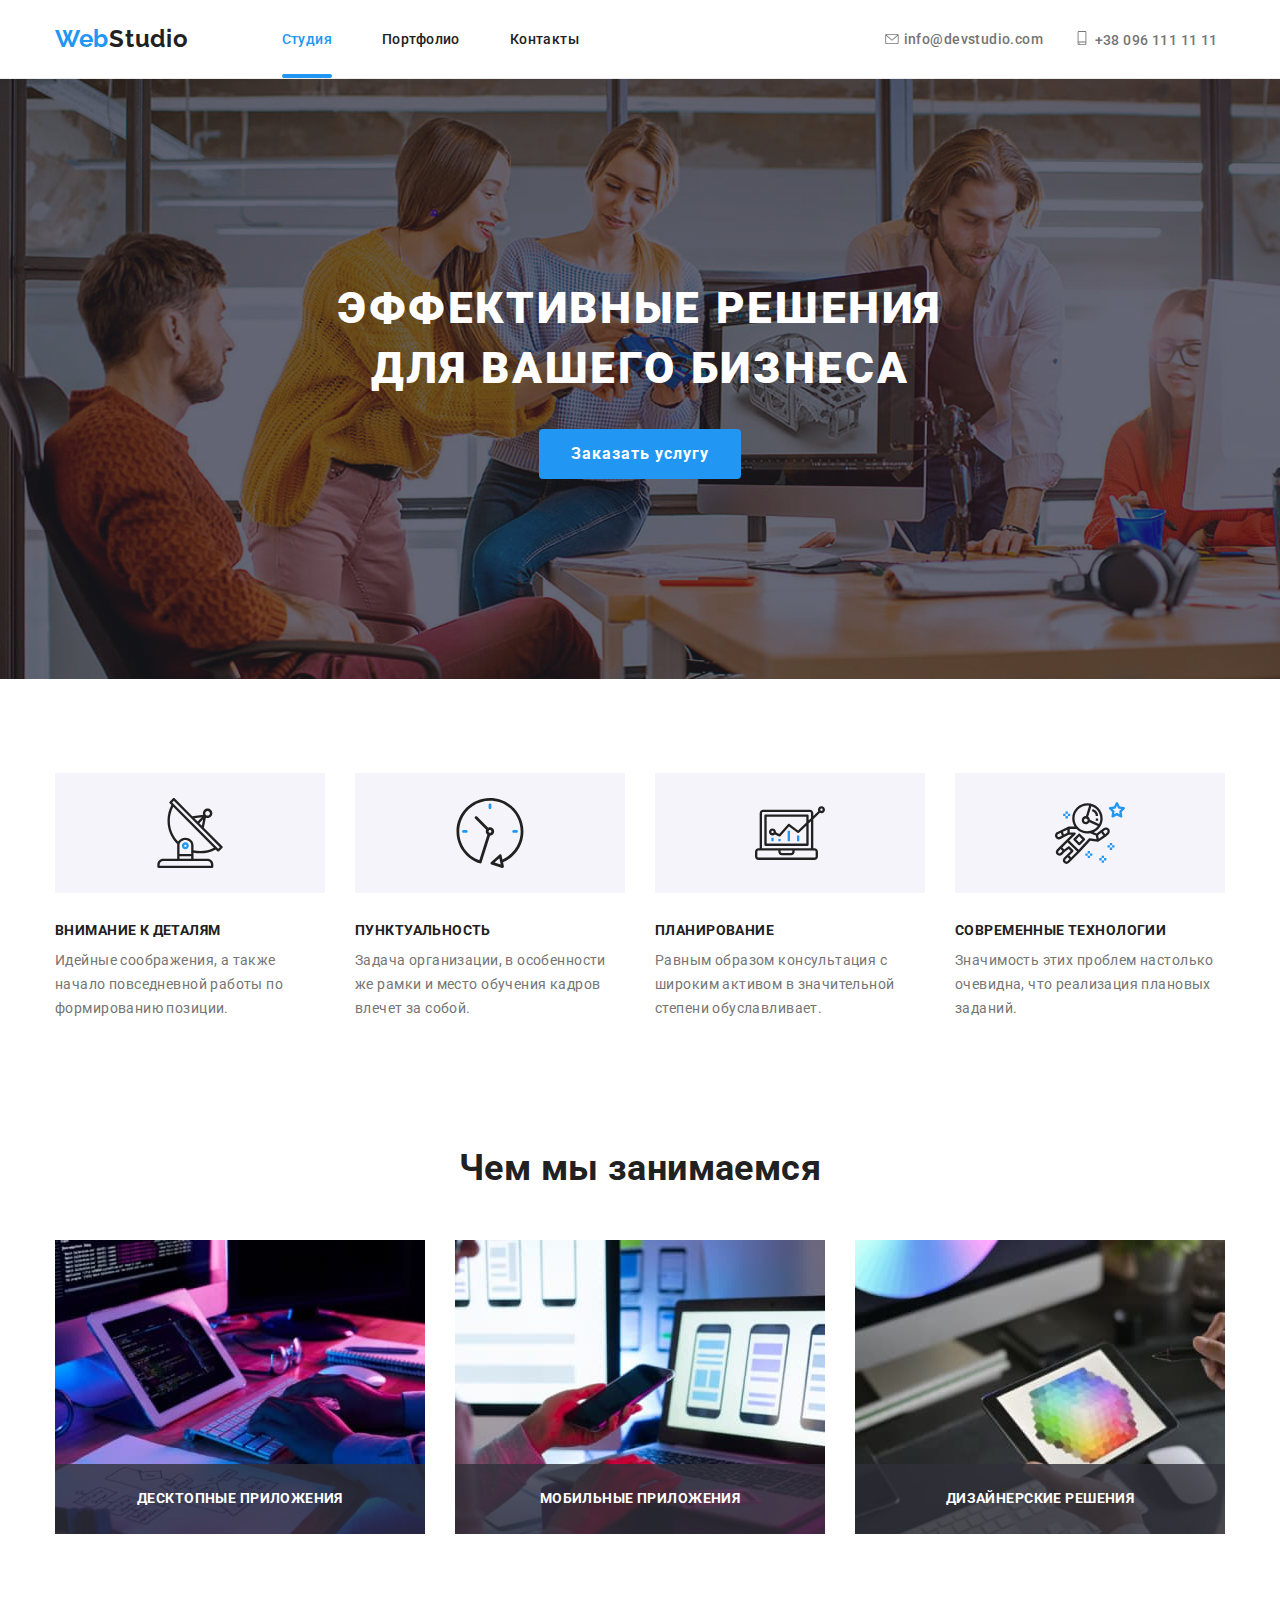
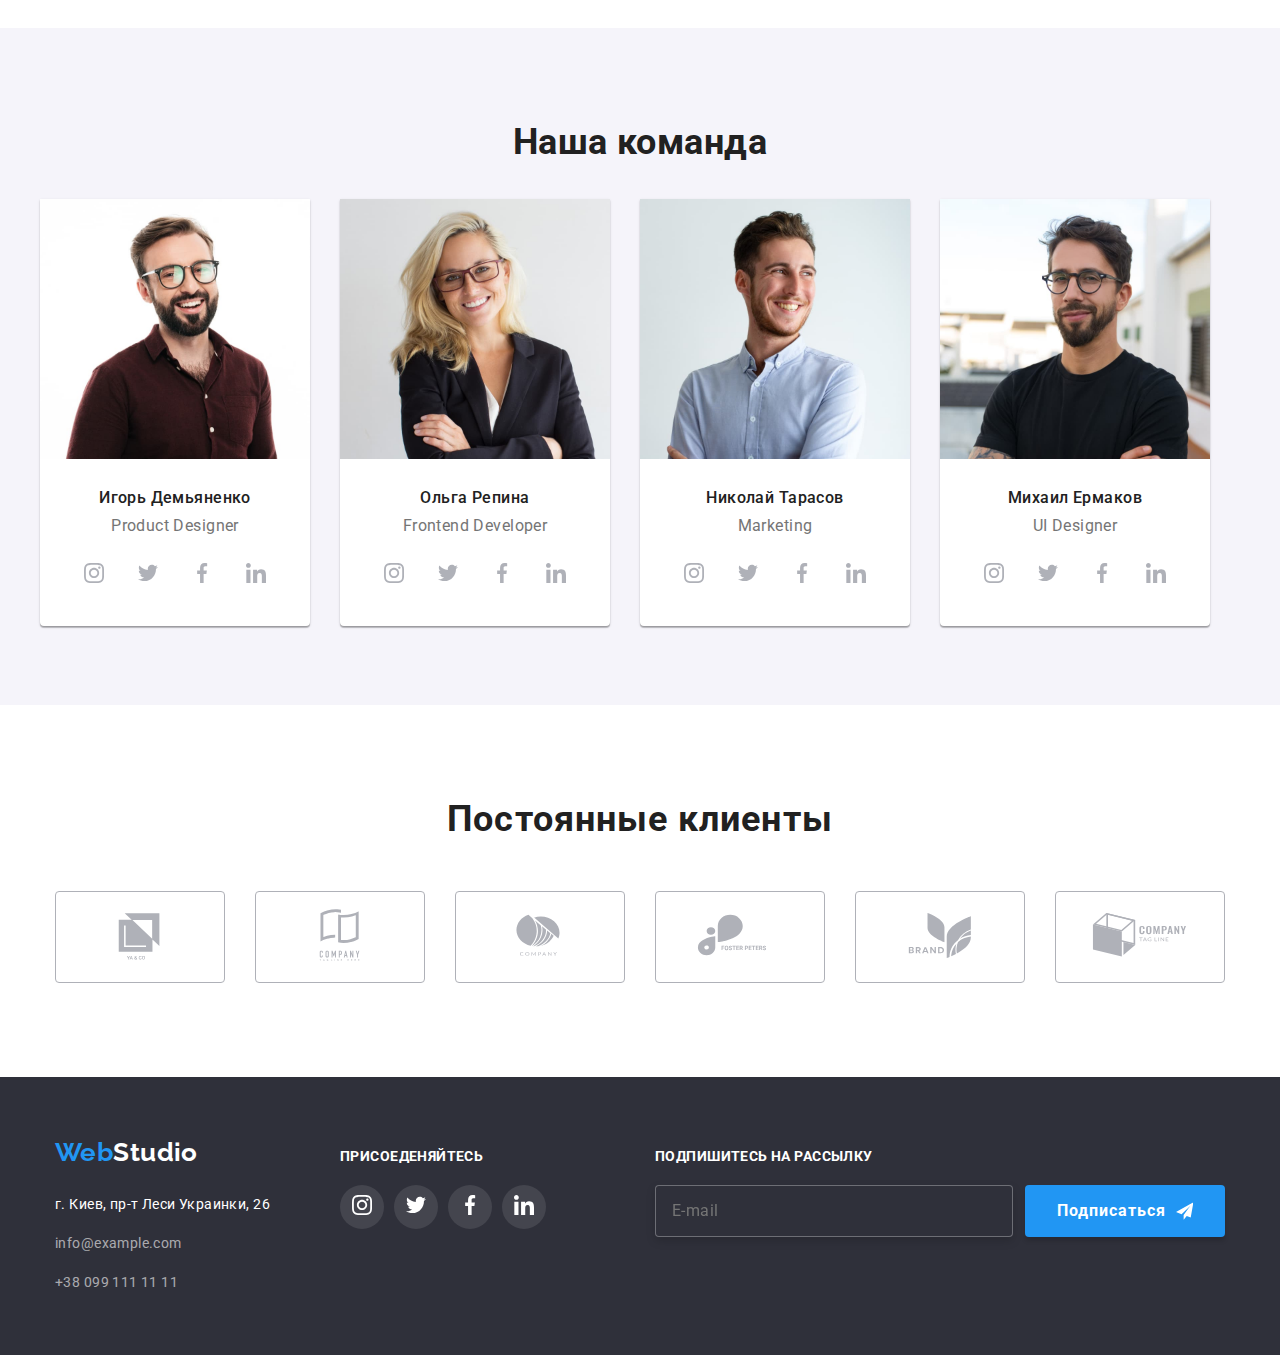
==== commit 2bd12c5e: "," ====
--- a/index.html
+++ b/index.html
@@ -81,7 +81,6 @@
 
 		<section class="section benefits-benefits">
 			<div class="container">
-				<div class="container-benefits">
 					<ul class="benefits-list">
 						<li class="benefits-list__li">
 							<div class="benefits-list__div">
@@ -128,7 +127,6 @@
 							</p>
 						</li>
 					</ul>
-				</div>
 			</div>
 		</section>
 
--- a/css/main.min.css
+++ b/css/main.min.css
@@ -1,2 +1,2 @@
-.header{border-bottom:1px solid #ececec;position:relative}.header-container{display:-webkit-box;display:-ms-flexbox;display:flex}@media (max-width: 767px){.menu-container{z-index:1;display:none;background-color:#fff;position:absolute;left:0;width:100vw;margin:0 auto;height:100vh;padding:48px 40px}.menu-container.is-open{display:block}}@media (min-width: 768px){.menu-container{display:-webkit-box;display:-ms-flexbox;display:flex}}.logo{color:#2196f3;font-weight:700;font-family:"Raleway",sans-serif;font-size:24px;letter-spacing:0.03em;line-height:1.19;margin-right:auto;display:-webkit-box;display:-ms-flexbox;display:flex;-webkit-box-align:center;-ms-flex-align:center;align-items:center;padding:24px 0}@media (min-width: 768px){.logo{margin-right:88px}}@media (min-width: 1200px){.logo{margin-right:93px}}.logo-span{color:#212121}@media (max-width: 767px){.header-nav{margin-bottom:200px}}@media (min-width: 768px){.header-nav{display:-webkit-box;display:-ms-flexbox;display:flex;-webkit-box-align:center;-ms-flex-align:center;align-items:center;margin-right:60px}}@media (min-width: 1200px){.header-nav{margin-right:305px}}@media (min-width: 768px){.header-list__nav{display:-webkit-box;display:-ms-flexbox;display:flex}}@media (max-width: 767px){.header-list__li:not(:last-child){margin-bottom:32px}}@media (min-width: 768px){.header-list__li:not(:last-child){margin-right:50px}}.header-list__item{font-weight:500;position:relative;color:#212121;display:block;-webkit-transition:background-color,fill,250ms cubic-bezier(0.4, 0, 0.2, 1);transition:background-color,fill,250ms cubic-bezier(0.4, 0, 0.2, 1)}.header-list__item:hover{color:#2196f3;background-color:#fff}.header-list__item:focus{background-color:#fff;color:#2196f3}@media (max-width: 767px){.header-list__item{font-size:40px}}@media (min-width: 768px){.header-list__item{padding:32px 0}}.current{color:#2196f3}@media (min-width: 768px){.current::after{content:"";position:absolute;bottom:0px;left:0;height:4px;width:100%;background-color:#2196f3;border-radius:2px;-webkit-transition:background-color,opacity 250ms cubic-bezier(0.4, 0, 0.2, 1);transition:background-color,opacity 250ms cubic-bezier(0.4, 0, 0.2, 1)}}@media (min-width: 768px){.header-contacts{margin-left:auto;margin-top:0;margin-bottom:0;display:-webkit-box;display:-ms-flexbox;display:flex;-webkit-box-orient:vertical;-webkit-box-direction:normal;-ms-flex-direction:column;flex-direction:column;-webkit-box-pack:center;-ms-flex-pack:center;justify-content:center}}@media (min-width: 1200px){.header-contacts{display:-webkit-box;display:-ms-flexbox;display:flex;-webkit-box-align:center;-ms-flex-align:center;align-items:center;-webkit-box-orient:horizontal;-webkit-box-direction:normal;-ms-flex-direction:row;flex-direction:row}}@media (max-width: 767px){.header-contacts__li:first-child{margin-bottom:32px}}@media (min-width: 1200px){.header-contacts__li:first-child{margin-right:30px}}@media (max-width: 1199px){.first{margin-bottom:10px}}@media (min-width: 768px){.first{padding-bottom:19px 0}}.header-contacts__item{font-weight:500;color:#757575;-webkit-transition:background-color,fill,250ms cubic-bezier(0.4, 0, 0.2, 1);transition:background-color,fill,250ms cubic-bezier(0.4, 0, 0.2, 1)}.header-contacts__item:hover{color:#2196f3;background-color:#fff}.header-contacts__item:focus{background-color:#fff;color:#2196f3;-webkit-box-shadow:none;box-shadow:none}@media (max-width: 767px){.header-contacts__item{font-size:24px}}@media (min-width: 768px) and (max-width: 1199px){.second{padding-bottom:17px;padding-top:5px}}.header-soc{display:-webkit-box;display:-ms-flexbox;display:flex}@media (min-width: 768px){.header-soc{display:none}}.header-soc__li{padding:0 10px}.header-soc__li:not(:last-child){border-right:1px solid rgba(33,33,33,0.2)}.header-soc__li:first-child{padding-left:0}.header-soc__li:last-child{padding-right:0}.header-soc__item{font-size:18px;font-weight:500;color:#2196f3}@media (max-width: 767px){.chosen{font-size:34px;color:#2196f3}}@media (min-width: 768px){.chosen{padding-bottom:5px;padding-top:17px}}@media (max-width: 767px){.last{margin-bottom:64px}}.mail-icon{fill:currentColor}@media (max-width: 767px){.mail-icon{display:none}}.header-menu__button{position:absolute;top:21px;right:15px;background-color:#fff}.menu-button{z-index:10;margin:0;padding:10px 0;background-color:transparent;-webkit-transition:fill 250ms cubic-bezier(0.4, 0, 0.2, 1);transition:fill 250ms cubic-bezier(0.4, 0, 0.2, 1)}.menu-button:focus{fill:#2196f3}@media (min-width: 768px){.menu-button{display:none}}.menu-button .icon-cross{display:none}.menu-button.is-open .icon-cross{display:block}.menu-button.is-open .icon-menu{display:none}*{padding:0;margin:0;border:0}*,*:before,*:after{-webkit-box-sizing:border-box;box-sizing:border-box}nav,footer,header,aside{display:block}html,body{height:100%;width:100%;font-size:100%;line-height:1;font-size:14px;-ms-text-size-adjust:100%;-moz-text-size-adjust:100%;-webkit-text-size-adjust:100%}input,button,textarea{font-family:inherit}input::-ms-clear{display:none}button{cursor:pointer}button::-moz-focus-inner{padding:0;border:0}a,a:visited{text-decoration:none}a:hover{text-decoration:none}ul li{list-style:none}img{vertical-align:top}h1,h2,h3,h4,h5,h6{font-size:inherit;font-weight:400}.btn{background-color:#2196f3;color:#fff;font-size:16px;font-weight:700;line-height:1.87;letter-spacing:0.06em;padding:10px 29px;border-radius:4px}.img{display:block;max-width:100%}.hero{max-width:1600px;height:400px;margin-left:auto;margin-right:auto;background-image:-webkit-gradient(linear, left top, right top, from(rgba(47,48,58,0.4)), to(rgba(47,48,58,0.4))),url(../../images/bg-main.jpg);background-image:linear-gradient(to right, rgba(47,48,58,0.4), rgba(47,48,58,0.4)),url(../../images/bg-main.jpg);background-repeat:no-repeat}@media (min-width: 1200px){.hero{height:600px}}@media (min-width: 768px) and (max-width: 1199px){.hero{max-width:768px;height:400px;background-image:url("../../images/tablet-main__bg.jpg")}}@media (max-width: 767px){.hero{max-width:480px;background-image:url("../../images/phone-main__bg.jpg")}}.hero__title{color:#fff;font-size:26px;text-transform:uppercase;font-weight:900;line-height:1.36;text-align:center;letter-spacing:0.06em;margin-bottom:30px}@media (min-width: 1200px){.hero__title{font-size:44px}}.hero__button{display:block;margin:0 auto}.section-hero{padding:118px 0}@media (min-width: 1200px){.section-hero{padding:200px 0}}.btn{background-color:#2196f3;color:#fff;font-size:16px;font-weight:700;line-height:1.87;letter-spacing:0.06em;padding:10px 32px;border-radius:4px}.benefits-benefits{padding-bottom:0}@media (min-width: 768px){.benefits-list{display:-webkit-box;display:-ms-flexbox;display:flex}}@media (min-width: 768px) and (max-width: 1199px){.benefits-list{display:-webkit-box;display:-ms-flexbox;display:flex;-ms-flex-wrap:wrap;flex-wrap:wrap}}.benefits-list__li{margin-bottom:30px}@media (min-width: 768px) and (max-width: 1199px){.benefits-list__li{width:354px}.benefits-list__li:nth-child(odd){margin-right:30px}.benefits-list__li:nth-last-child(-n+2){margin-bottom:0}}@media (min-width: 1200px){.benefits-list__li{width:270px;height:251px;margin-bottom:0}.benefits-list__li:not(:last-child){margin-right:30px}}.benefits-list__div{background-color:#f5f4fa;width:100%;height:120px;display:-webkit-box;display:-ms-flexbox;display:flex;-webkit-box-pack:center;-ms-flex-pack:center;justify-content:center;-webkit-box-align:center;-ms-flex-align:center;align-items:center;margin-bottom:30px}@media (min-width: 768px){.benefits-list__div{width:354px}}@media (min-width: 1200px){.benefits-list__div{width:270px}}.benefits-list__title{font-weight:700;text-transform:uppercase;line-height:1.14;margin-bottom:10px}@media (max-width: 767px){.benefits-list__title{text-align:center}}.benefits-list__text{color:#757575;line-height:1.71}.devices-section{padding-bottom:94px}@media (max-width: 1199px){.devices-section{display:none}}.devices-title{font-size:36px;font-weight:700;text-align:center;line-height:1.16}@media (min-width: 768px){.devices-title{margin-bottom:50px}}@media (min-width: 768px) and (max-width: 1199px){.devices-list{display:-webkit-box;display:-ms-flexbox;display:flex;-webkit-box-pack:justify;-ms-flex-pack:justify;justify-content:space-between}}@media (min-width: 1200px){.devices-list{display:-webkit-box;display:-ms-flexbox;display:flex}}.devices-list__photo:not(:last-child){margin-right:30px}.devices-list__device-thumb{position:relative}.devices-list__overlay{position:absolute;display:-webkit-box;display:-ms-flexbox;display:flex;-webkit-box-align:center;-ms-flex-align:center;align-items:center;-webkit-box-pack:center;-ms-flex-pack:center;justify-content:center;bottom:0;left:0;width:100%;height:70px;color:#fff;font-weight:700;font-size:14px;line-height:1.14;text-align:center;letter-spacing:0.03em;text-transform:uppercase;background:rgba(47,48,58,0.8)}.team{background-color:#f5f4fa}.team-title{font-size:28px;font-weight:700;text-align:center;line-height:1.16;margin-bottom:30px}@media (min-width: 1200px){.team-title{margin-bottom:50px}}@media (min-width: 1200px){.team-title{font-size:36px}}.team-list{text-align:center}.team-list>.worker{background:#fff;-webkit-box-shadow:0px 1px 3px rgba(0,0,0,0.12),0px 1px 1px rgba(0,0,0,0.14),0px 2px 1px rgba(0,0,0,0.2);box-shadow:0px 1px 3px rgba(0,0,0,0.12),0px 1px 1px rgba(0,0,0,0.14),0px 2px 1px rgba(0,0,0,0.2);border-radius:0px 0px 4px 4px}@media (min-width: 768px){.team-list{display:-webkit-box;display:-ms-flexbox;display:flex;-ms-flex-wrap:wrap;flex-wrap:wrap;margin:-15px}}@media (max-width: 1199px){.worker:not(:last-child){margin-bottom:30px}}@media (min-width: 768px){.worker:not(:last-child){margin-right:30px}}@media (min-width: 768px){.worker{width:354px}.worker:nth-last-child(-n+2){margin-bottom:0}}@media (min-width: 1200px){.worker{width:270px;margin-bottom:0}}.team__img{width:100%}@media (max-width: 767px){.team__img{height:460px}}@media (min-width: 768px){.team__img{height:374px}}@media (min-width: 1200px){.team__img{height:260px}}.team-list__div{padding-top:30px}.team-list__name{font-weight:500;font-size:16px;line-height:1.18;margin-bottom:10px}.team-list__position{font-size:16px;color:#757575;line-height:1.18;margin-bottom:16px}.team-soc{display:-webkit-box;display:-ms-flexbox;display:flex;-webkit-box-pack:center;-ms-flex-pack:center;justify-content:center;padding-bottom:30px}.team-soc__li:not(:last-child){margin-right:10px}.team-soc__team{border-radius:50%;width:44px;height:44px;background:#fff;fill:#afb1b8;-webkit-transition:background-color,fill,250ms cubic-bezier(0.4, 0, 0.2, 1);transition:background-color,fill,250ms cubic-bezier(0.4, 0, 0.2, 1)}.team-soc__team:hover{background-color:#2196f3;fill:#fff}.team-soc__team:focus{background-color:#2196f3;fill:#fff}.clients-title{font-weight:700;font-size:28px;line-height:1.16;text-align:center;letter-spacing:0.03em;margin-bottom:30px}@media (min-width: 1200px){.clients-title{font-size:36px;margin-bottom:50px}}.clients-list{display:-webkit-box;display:-ms-flexbox;display:flex;-webkit-box-pack:center;-ms-flex-pack:center;justify-content:center;-ms-flex-wrap:wrap;flex-wrap:wrap}@media (max-width: 767px){.clients-list{-ms-flex-preferred-size:50%;flex-basis:50%}}@media (min-width: 768px) and (max-width: 1199px){.clients-list{-ms-flex-preferred-size:33.3333%;flex-basis:33.3333%}}.clients-list__li{margin-right:30px;margin-bottom:30px}@media (max-width: 767px){.clients-list__li:nth-child(even){margin-right:0}.clients-list__li:nth-last-child(-n+2){margin-bottom:0}}@media (min-width: 768px) and (max-width: 1199px){.clients-list__li:nth-last-child(-n+3){margin-bottom:0}.clients-list__li:nth-child(3n+3){margin-right:0}}@media (min-width: 1200px){.clients-list__li:not(:last-child){margin-right:30px;margin-bottom:0}.clients-list__li:last-child{margin-bottom:0;margin-right:0}}@media (max-width: 479px){.clients-list__li{margin-right:0}.clients-list__li:nth-child(5){margin-bottom:30px}}.clients-list__li:focus,.clients-list__li :hover{background-color:#fff;fill:#2196f3;border:1px solid #2196f3;-webkit-box-shadow:none;box-shadow:none}.clients-list__btn{border:1px solid #afb1b8;border-radius:4px;width:210px;height:92px;background-color:#fff;fill:#afb1b8;-webkit-transition:border,fill,250ms cubic-bezier(0.4, 0, 0.2, 1);transition:border,fill,250ms cubic-bezier(0.4, 0, 0.2, 1)}.clients-list__btn:focus,.clients-list__btn :hover{background-color:#fff;fill:#2196f3;border:1px solid #2196f3;-webkit-box-shadow:none;box-shadow:none}@media (min-width: 768px){.clients-list__btn{width:226px}}@media (min-width: 1200px){.clients-list__btn{width:170px}}.clients-list__svg:hover{border:none}.footer{background-color:#2f303a}@media (min-width: 768px){.footer{padding:60px 0}}.container-footer{margin:0 auto;padding:0px 15px}@media (max-width: 1199px){.container-footer{text-align:center}}@media (max-width: 767px){.container-footer{padding:60px 15px}}@media (min-width: 768px){.container-footer{display:-webkit-box;display:-ms-flexbox;display:flex;-webkit-box-align:baseline;-ms-flex-align:baseline;align-items:baseline;-ms-flex-wrap:wrap;flex-wrap:wrap;max-width:768px}}@media (min-width: 1200px){.container-footer{max-width:1200px}}@media (min-width: 768px) and (max-width: 1199px){.footer-block{margin-right:165px;margin-left:76px}}@media (min-width: 1200px){.footer-block{margin-right:70px}}.footer-block__title{font-family:"Raleway",sans-serif;font-weight:700;font-size:24px;color:#fff;line-height:1.19;margin-bottom:20px}.footer-block__title:focus{background-color:#2f303a}@media (min-width: 1200px){.footer-block__title{font-size:26px}}.footer-block__span{color:#2196f3}.footer-block__address{font-style:normal;color:#fff;line-height:1.71;margin-bottom:8px;margin-top:20px}@media (min-width: 1200px){.footer-block__address{margin-top:25px}}.footer-block__email{margin-bottom:8px}.footer-block__tel{margin-bottom:60px}@media (min-width: 1200px){.footer-block__tel{margin-bottom:0}}.footer-block__email,.footer-block__tel{color:rgba(255,255,255,0.6);line-height:1.71;display:block;-webkit-transition:background-color,color,250ms cubic-bezier(0.4, 0, 0.2, 1);transition:background-color,color,250ms cubic-bezier(0.4, 0, 0.2, 1)}.footer-block__email:hover,.footer-block__tel:hover{color:#2196f3;background-color:#2f303a}.footer-block__email:focus,.footer-block__tel:focus{color:#2196f3;background-color:#2f303a}@media (min-width: 768px){.footer-block__email,.footer-block__tel{margin-top:8px}}@media (min-width: 1200px){.footer-block__email,.footer-block__tel{margin-top:15px}}@media (max-width: 1199px){.footer-block2{margin-bottom:60px}}@media (min-width: 1200px){.footer-block2{margin-right:auto}}.footer-block2__text{text-transform:uppercase;font-weight:700;font-size:14px;line-height:1.14;letter-spacing:0.03em;color:#fff;margin-bottom:20px}.block2-list{display:-webkit-box;display:-ms-flexbox;display:flex;-webkit-box-pack:center;-ms-flex-pack:center;justify-content:center}.block2-list__li:not(:last-child){margin-right:10px}.block2-list__soc{border-radius:50%;width:44px;height:44px;background:rgba(255,255,255,0.1);-webkit-transition:background-color,color,250ms cubic-bezier(0.4, 0, 0.2, 1);transition:background-color,color,250ms cubic-bezier(0.4, 0, 0.2, 1)}.block2-list__soc:hover{background-color:#2196f3}.block2-list__soc:focus{background-color:#2196f3}.block2-list__svg{fill:#fff}@media (min-width: 768px) and (max-width: 1199px){.footer-block3{margin:0 auto}}.footer-block3__text{font-weight:700;line-height:1.14;letter-spacing:0.03em;text-transform:uppercase;color:#fff;margin-bottom:20px}.footer-block3__form{display:-webkit-box;display:-ms-flexbox;display:flex;-webkit-box-orient:vertical;-webkit-box-direction:normal;-ms-flex-direction:column;flex-direction:column}@media (min-width: 1200px){.footer-block3__form{-webkit-box-orient:horizontal;-webkit-box-direction:normal;-ms-flex-direction:row;flex-direction:row}}.footer-block3__form input{padding:15px 0px 15px 16px;font-size:16px;line-height:1.25;letter-spacing:0.03em;color:rgba(255,255,255,0.6)}@media (max-width: 1199px){.footer-block3__form input{margin-bottom:20px}}.footer-block3__input{display:block;width:100%;margin:0 auto;border:1px solid rgba(255,255,255,0.3);-webkit-filter:drop-shadow(0px 4px 4px rgba(0,0,0,0.15));filter:drop-shadow(0px 4px 4px rgba(0,0,0,0.15));border-radius:4px;background:#2f303a}.footer-block3__input:focus{background:#2f303a}@media (min-width: 480px){.footer-block3__input{width:450px}}@media (min-width: 1200px){.footer-block3__input{width:358px;margin-right:12px}}.footer-btn{-webkit-box-shadow:0px 4px 4px rgba(0,0,0,0.15);box-shadow:0px 4px 4px rgba(0,0,0,0.15);display:-webkit-box;display:-ms-flexbox;display:flex;margin:0 auto;-webkit-box-align:center;-ms-flex-align:center;align-items:center;text-align:center;width:200px}.footer-block3__btnicon{width:24px;height:24px;margin-left:10px}.backdrop{position:fixed;width:100%;height:100%;top:0;left:0;z-index:15;background:rgba(0,0,0,0.2);-webkit-transition:opacity 250ms cubic-bezier(0.4, 0, 0.2, 1),-webkit-transform;transition:opacity 250ms cubic-bezier(0.4, 0, 0.2, 1),-webkit-transform;transition:transform,opacity 250ms cubic-bezier(0.4, 0, 0.2, 1);transition:transform,opacity 250ms cubic-bezier(0.4, 0, 0.2, 1),-webkit-transform}.backdrop.is-hidden{opacity:0;pointer-events:none}.modal{display:block;position:relative;top:50%;left:50%;width:450px;height:609px;-webkit-transform:translate(-50%, -50%) scale(1);transform:translate(-50%, -50%) scale(1);background-color:#fff;border-radius:4px;padding:40px;-webkit-transition:-webkit-transform 250ms cubic-bezier(0.4, 0, 0.2, 1);transition:-webkit-transform 250ms cubic-bezier(0.4, 0, 0.2, 1);transition:transform 250ms cubic-bezier(0.4, 0, 0.2, 1);transition:transform 250ms cubic-bezier(0.4, 0, 0.2, 1), -webkit-transform 250ms cubic-bezier(0.4, 0, 0.2, 1)}@media (min-width: 1200px){.modal{width:528px;height:581px}}.modal__button{position:absolute;display:block;width:30px;height:30px;border-radius:50%;background-color:#fff;border:1px solid rgba(0,0,0,0.1);top:8px;right:8px}.modal__button:focus{fill:#2196f3;-webkit-box-shadow:none;box-shadow:none}.modal-container__title{font-weight:700;font-size:20px;line-height:1.15;text-align:center;letter-spacing:0.03em;color:#212121;margin-bottom:12px}.modal-form__name{display:block;color:#757575;position:relative;font-size:12px;line-height:1.16;letter-spacing:0.01em;margin-bottom:10px;-webkit-transition:outline,background-color 250ms cubic-bezier(0.4, 0, 0.2, 1);transition:outline,background-color 250ms cubic-bezier(0.4, 0, 0.2, 1)}.modal-form__input{width:100%;height:40px;border:1px solid rgba(33,33,33,0.2);border-radius:4px;margin-top:4px;color:#212121;padding-left:42px;-webkit-transition:outline,background-color 250ms cubic-bezier(0.4, 0, 0.2, 1);transition:outline,background-color 250ms cubic-bezier(0.4, 0, 0.2, 1)}.modal-form__input:focus{background-color:#fff;outline:1px solid #2196f3;border:none}.modal-form__icon{width:18px;height:18px;position:absolute;top:50%;left:12px;display:inline-block;fill:#212121;-webkit-transition:fill 250ms cubic-bezier(0.4, 0, 0.2, 1);transition:fill 250ms cubic-bezier(0.4, 0, 0.2, 1)}.modal-form__input:focus ~ .modal-form__icon{fill:#2196f3}.last-field{margin-bottom:20px;line-height:1.14;letter-spacing:0.01em}.modal-form__textarea{width:100%;height:40px;border:1px solid rgba(33,33,33,0.2);border-radius:4px;margin-top:4px;padding:12px 16px;resize:none;height:120px;color:#212121;-webkit-transition:background-color,outline 250ms cubic-bezier(0.4, 0, 0.2, 1);transition:background-color,outline 250ms cubic-bezier(0.4, 0, 0.2, 1)}.modal-form__textarea:focus{background-color:#fff;outline:1px solid #2196f3;border:none}@media (min-width: 1200px){.modal-form__textarea{width:448px}}.agree{display:inline-block;line-height:1.71;letter-spacing:0.03em;color:#757575;margin-bottom:30px;position:relative;left:50%;-webkit-transform:translate(-50%, 0);transform:translate(-50%, 0)}@media (max-width: 1199px){.agree{font-size:12px}}.agree__checkbox{-moz-appearance:none;-webkit-appearance:none;appearance:none}.agree__checkbox-icon{display:inline-block;width:15px;height:15px;border:2px solid #212121;border-radius:2px;position:relative;top:2px;margin-right:5px;-webkit-transition:background-color 250ms cubic-bezier(0.4, 0, 0.2, 1);transition:background-color 250ms cubic-bezier(0.4, 0, 0.2, 1)}@media (min-width: 1200px){.agree__checkbox-icon{margin-right:8px}}.agree__checkbox:checked+.agree__checkbox-icon{border-color:#2196f3;background-color:#2196f3;background-image:url("../images/agree.svg");background-size:contain;background-origin:border-box;background-repeat:no-repeat}.agree__checkbox:focus+.agree__checkbox-icon{border-color:#2196f3}.agree__span{color:#2196f3;text-decoration:underline}.agree__span:focus{background:#fff;-webkit-box-shadow:none;box-shadow:none}.modal-btn{display:block;margin:0 auto;background-color:#2196f3;color:#fff;font-size:16px;font-weight:700;line-height:1.87;letter-spacing:0.06em;border-radius:4px;padding:10px 55px;-webkit-box-shadow:0px 4px 4px rgba(0,0,0,0.15);box-shadow:0px 4px 4px rgba(0,0,0,0.15)}.filter{margin-bottom:40px}@media (min-width: 768px){.filter{margin-bottom:30px;text-align:center}}@media (min-width: 1200px){.filter{margin-bottom:50px}}.filter__li{margin-left:8px}.filter__li:first-child{margin-left:0}.filter__li:nth-child(-n+3){margin-bottom:15px}.filter__item{padding:6px 22px;-webkit-transition:background-color,color,250ms cubic-bezier(0.4, 0, 0.2, 1),-webkit-box-shadow;transition:background-color,color,250ms cubic-bezier(0.4, 0, 0.2, 1),-webkit-box-shadow;transition:background-color,color,box-shadow,250ms cubic-bezier(0.4, 0, 0.2, 1);transition:background-color,color,box-shadow,250ms cubic-bezier(0.4, 0, 0.2, 1),-webkit-box-shadow}.filter__li,.filter__item{font-size:16px;line-height:1.7;font-weight:500;background-color:#f5f4fa;display:inline-block;border-radius:4px;-webkit-transition:background-color,color,250ms cubic-bezier(0.4, 0, 0.2, 1),-webkit-box-shadow;transition:background-color,color,250ms cubic-bezier(0.4, 0, 0.2, 1),-webkit-box-shadow;transition:background-color,color,box-shadow,250ms cubic-bezier(0.4, 0, 0.2, 1);transition:background-color,color,box-shadow,250ms cubic-bezier(0.4, 0, 0.2, 1),-webkit-box-shadow}.filter__li:hover,.filter__li :focus,.filter__item:hover,.filter__item :focus{background-color:#2196f3;color:#fff;-webkit-box-shadow:0px 3px 1px rgba(0,0,0,0.1),0px 1px 2px rgba(0,0,0,0.08),0px 2px 2px rgba(0,0,0,0.12);box-shadow:0px 3px 1px rgba(0,0,0,0.1),0px 1px 2px rgba(0,0,0,0.08),0px 2px 2px rgba(0,0,0,0.12)}.active{background-color:#2196f3;color:#fff;-webkit-box-shadow:0px 3px 1px rgba(0,0,0,0.1),0px 1px 2px rgba(0,0,0,0.08),0px 2px 2px rgba(0,0,0,0.12);box-shadow:0px 3px 1px rgba(0,0,0,0.1),0px 1px 2px rgba(0,0,0,0.08),0px 2px 2px rgba(0,0,0,0.12)}@media (min-width: 768px){.shop-list{display:-webkit-box;display:-ms-flexbox;display:flex;-ms-flex-wrap:wrap;flex-wrap:wrap;margin-left:calc(-1 * 30px);margin-top:calc(-1 * 30px)}}.shop-list__li{margin-bottom:30px;color:#eee;position:relative;overflow:hidden;width:100%;-webkit-transition:opacity 250ms cubic-bezier(0.4, 0, 0.2, 1),-webkit-box-shadow 250ms cubic-bezier(0.4, 0, 0.2, 1);transition:opacity 250ms cubic-bezier(0.4, 0, 0.2, 1),-webkit-box-shadow 250ms cubic-bezier(0.4, 0, 0.2, 1);transition:box-shadow 250ms cubic-bezier(0.4, 0, 0.2, 1),opacity 250ms cubic-bezier(0.4, 0, 0.2, 1);transition:box-shadow 250ms cubic-bezier(0.4, 0, 0.2, 1),opacity 250ms cubic-bezier(0.4, 0, 0.2, 1),-webkit-box-shadow 250ms cubic-bezier(0.4, 0, 0.2, 1)}.shop-list__li:hover{-webkit-box-shadow:0px 1px 1px rgba(0,0,0,0.12),0px 4px 4px rgba(0,0,0,0.06),1px 4px 6px rgba(0,0,0,0.16);box-shadow:0px 1px 1px rgba(0,0,0,0.12),0px 4px 4px rgba(0,0,0,0.06),1px 4px 6px rgba(0,0,0,0.16)}.shop-list__li:focus{background-color:#fff}@media (min-width: 768px){.shop-list__li{margin-left:30px;margin-top:30px;width:354px;height:440px}.shop-list__li:last-child{margin-bottom:0}}@media (min-width: 1200px){.shop-list__li{width:calc((100% - 90px) / 3);width:370px;height:404px}}.shop-list__item{display:block}.shop-list__item:focus{-webkit-box-shadow:0px 1px 1px rgba(0,0,0,0.12),0px 4px 4px rgba(0,0,0,0.06),1px 4px 6px rgba(0,0,0,0.16);box-shadow:0px 1px 1px rgba(0,0,0,0.12),0px 4px 4px rgba(0,0,0,0.06),1px 4px 6px rgba(0,0,0,0.16)}.shop-thumb{position:relative;overflow:hidden}.shop-thumb__hover{margin:0;padding:63px 24px;position:absolute;top:0;left:0;width:100%;height:100%;font-size:18px;line-height:1.56;letter-spacing:0.03em;color:#fff;background-color:rgba(33,150,243,0.9);-webkit-transform:translateY(100%);transform:translateY(100%);-webkit-transition:opacity 250ms cubic-bezier(0.4, 0, 0.2, 1),-webkit-transform 250ms cubic-bezier(0.4, 0, 0.2, 1);transition:opacity 250ms cubic-bezier(0.4, 0, 0.2, 1),-webkit-transform 250ms cubic-bezier(0.4, 0, 0.2, 1);transition:opacity 250ms cubic-bezier(0.4, 0, 0.2, 1),transform 250ms cubic-bezier(0.4, 0, 0.2, 1);transition:opacity 250ms cubic-bezier(0.4, 0, 0.2, 1),transform 250ms cubic-bezier(0.4, 0, 0.2, 1),-webkit-transform 250ms cubic-bezier(0.4, 0, 0.2, 1);opacity:0}.shop-list__item:hover .shop-thumb__hover{opacity:1;-webkit-transform:translateY(0);transform:translateY(0)}.shop-list__item:focus .shop-thumb__hover{opacity:1;-webkit-transform:translateY(0);transform:translateY(0)}.shop-thumb__img{display:block;max-width:100%;width:450px;height:294px}@media (min-width: 768px){.shop-thumb__img{width:354px}}@media (min-width: 1200px){.shop-thumb__img{width:370px}}.item-div{padding:20px;border-right:1px solid #eee;border-bottom:1px solid #eee;border-left:1px solid #eee}.item-div__title{font-size:18px;font-weight:700;line-height:2;color:#212121;letter-spacing:0.06em;margin-bottom:4px}.item-div__text{font-size:16px;line-height:1.9;color:#757575;line-height:1.87}body{font-family:"Roboto",sans-serif;color:#212121;font-size:14px;letter-spacing:0.03em}.color{background-color:#f5f4fa}.container{padding:0 15px;margin:0 auto}@media (min-width: 480px){.container{width:480px}}@media (min-width: 768px){.container{width:768px}}@media (min-width: 1200px){.container{width:1200px}}.section{padding:60px 0}@media (min-width: 1200px){.section{padding:94px 0}}
+.header{border-bottom:1px solid #ececec;position:relative}.header-container{display:-webkit-box;display:-ms-flexbox;display:flex}.menu-container{-webkit-transition:opacity 250ms cubic-bezier(0.4, 0, 0.2, 1),-webkit-transform;transition:opacity 250ms cubic-bezier(0.4, 0, 0.2, 1),-webkit-transform;transition:transform,opacity 250ms cubic-bezier(0.4, 0, 0.2, 1);transition:transform,opacity 250ms cubic-bezier(0.4, 0, 0.2, 1),-webkit-transform}@media (max-width: 767px){.menu-container{width:100%;z-index:1;display:none;background-color:#fff;position:absolute;left:0;margin:0 auto;height:100vh;padding:48px 40px}.menu-container.is-open{display:block}}@media (min-width: 768px){.menu-container{display:-webkit-box;display:-ms-flexbox;display:flex}}.logo{color:#2196f3;font-weight:700;font-family:"Raleway",sans-serif;font-size:24px;letter-spacing:0.03em;line-height:1.19;margin-right:auto;display:-webkit-box;display:-ms-flexbox;display:flex;-webkit-box-align:center;-ms-flex-align:center;align-items:center;padding:24px 0}@media (min-width: 768px){.logo{margin-right:88px}}@media (min-width: 1200px){.logo{margin-right:93px}}.logo-span{color:#212121}@media (max-width: 767px){.header-nav{margin-bottom:200px}}@media (min-width: 768px){.header-nav{display:-webkit-box;display:-ms-flexbox;display:flex;-webkit-box-align:center;-ms-flex-align:center;align-items:center;margin-right:60px}}@media (min-width: 1200px){.header-nav{margin-right:305px}}@media (min-width: 768px){.header-list__nav{display:-webkit-box;display:-ms-flexbox;display:flex}}@media (max-width: 767px){.header-list__li:not(:last-child){margin-bottom:32px}}@media (min-width: 768px){.header-list__li:not(:last-child){margin-right:50px}}.header-list__item{font-weight:500;position:relative;color:#212121;display:block;-webkit-transition:background-color,fill,250ms cubic-bezier(0.4, 0, 0.2, 1);transition:background-color,fill,250ms cubic-bezier(0.4, 0, 0.2, 1)}.header-list__item:hover{color:#2196f3;background-color:#fff}.header-list__item:focus{background-color:#fff;color:#2196f3}@media (max-width: 767px){.header-list__item{font-size:40px}}@media (min-width: 768px){.header-list__item{padding:32px 0}}.current{color:#2196f3}@media (min-width: 768px){.current::after{content:"";position:absolute;bottom:0px;left:0;height:4px;width:100%;background-color:#2196f3;border-radius:2px;-webkit-transition:background-color,opacity 250ms cubic-bezier(0.4, 0, 0.2, 1);transition:background-color,opacity 250ms cubic-bezier(0.4, 0, 0.2, 1)}}@media (min-width: 768px){.header-contacts{margin-left:auto;margin-top:0;margin-bottom:0;display:-webkit-box;display:-ms-flexbox;display:flex;-webkit-box-orient:vertical;-webkit-box-direction:normal;-ms-flex-direction:column;flex-direction:column;-webkit-box-pack:center;-ms-flex-pack:center;justify-content:center}}@media (min-width: 1200px){.header-contacts{display:-webkit-box;display:-ms-flexbox;display:flex;-webkit-box-align:center;-ms-flex-align:center;align-items:center;-webkit-box-orient:horizontal;-webkit-box-direction:normal;-ms-flex-direction:row;flex-direction:row}}@media (max-width: 767px){.header-contacts__li:first-child{margin-bottom:32px}}@media (min-width: 1200px){.header-contacts__li:first-child{margin-right:30px}}@media (max-width: 1199px){.first{margin-bottom:10px}}@media (min-width: 768px){.first{padding-bottom:19px 0}}.header-contacts__item{font-weight:500;color:#757575;-webkit-transition:background-color,fill,250ms cubic-bezier(0.4, 0, 0.2, 1);transition:background-color,fill,250ms cubic-bezier(0.4, 0, 0.2, 1)}.header-contacts__item:hover{color:#2196f3;background-color:#fff}.header-contacts__item:focus{background-color:#fff;color:#2196f3;-webkit-box-shadow:none;box-shadow:none}@media (max-width: 767px){.header-contacts__item{font-size:24px}}@media (min-width: 768px) and (max-width: 1199px){.second{padding-bottom:17px;padding-top:5px}}.header-soc{display:-webkit-box;display:-ms-flexbox;display:flex}@media (min-width: 768px){.header-soc{display:none}}@media (max-width: 480px){.header-soc{-ms-flex-wrap:wrap;flex-wrap:wrap}}.header-soc__li{padding:0 10px}.header-soc__li:not(:last-child){border-right:1px solid rgba(33,33,33,0.2)}.header-soc__li:first-child{padding-left:0}.header-soc__li:last-child{padding-right:0}@media (max-width: 480px){.header-soc__li{margin-bottom:10px;padding:0 10px}}.header-soc__item{font-size:18px;font-weight:500;color:#2196f3}@media (max-width: 767px){.chosen{font-size:34px;color:#2196f3}}@media (min-width: 768px){.chosen{padding-bottom:5px;padding-top:17px}}@media (max-width: 480px){.chosen{font-size:8vw}}@media (max-width: 767px){.last{margin-bottom:64px}}.mail-icon{fill:currentColor}@media (max-width: 767px){.mail-icon{display:none}}.header-menu__button{position:absolute;top:21px;right:15px;background-color:#fff}.menu-button{z-index:10;margin:0;padding:10px 0;background-color:transparent;-webkit-transition:fill 250ms cubic-bezier(0.4, 0, 0.2, 1);transition:fill 250ms cubic-bezier(0.4, 0, 0.2, 1)}.menu-button:focus{fill:#2196f3}@media (min-width: 768px){.menu-button{display:none}}.menu-button .icon-cross{display:none}.menu-button.is-open .icon-cross{display:block}.menu-button.is-open .icon-menu{display:none}*{padding:0;margin:0;border:0}*,*:before,*:after{-webkit-box-sizing:border-box;box-sizing:border-box}nav,footer,header,aside{display:block}html,body{height:100%;width:100%;font-size:100%;line-height:1;font-size:14px;-ms-text-size-adjust:100%;-moz-text-size-adjust:100%;-webkit-text-size-adjust:100%}input,button,textarea{font-family:inherit}input::-ms-clear{display:none}button{cursor:pointer}button::-moz-focus-inner{padding:0;border:0}a,a:visited{text-decoration:none}a:hover{text-decoration:none}ul li{list-style:none}img{vertical-align:top}h1,h2,h3,h4,h5,h6{font-size:inherit;font-weight:400}.btn{background-color:#2196f3;color:#fff;font-size:16px;font-weight:700;line-height:1.87;letter-spacing:0.06em;padding:10px 29px;border-radius:4px}.img{display:block;max-width:100%;height:auto}.hero{max-width:1600px;height:400px;margin-left:auto;margin-right:auto;background-image:-webkit-gradient(linear, left top, right top, from(rgba(47,48,58,0.4)), to(rgba(47,48,58,0.4))),url(../../images/bg-main.jpg);background-image:linear-gradient(to right, rgba(47,48,58,0.4), rgba(47,48,58,0.4)),url(../../images/bg-main.jpg);background-repeat:no-repeat}@media (min-width: 1200px){.hero{height:600px}}@media (min-width: 768px) and (max-width: 1199px){.hero{max-width:768px;height:400px;background-image:url("../../images/tablet-main__bg.jpg")}}@media (max-width: 767px){.hero{max-width:480px;background-image:url("../../images/phone-main__bg.jpg")}}.hero__title{color:#fff;font-size:26px;text-transform:uppercase;font-weight:900;line-height:1.36;text-align:center;letter-spacing:0.06em;margin-bottom:30px}@media (min-width: 1200px){.hero__title{font-size:44px}}.hero__button{display:block;margin:0 auto}.section-hero{padding:118px 0}@media (min-width: 1200px){.section-hero{padding:200px 0}}.btn{background-color:#2196f3;color:#fff;font-size:16px;font-weight:700;line-height:1.87;letter-spacing:0.06em;padding:10px 32px;border-radius:4px}.benefits-benefits{padding-bottom:0}@media (min-width: 768px){.benefits-list{display:-webkit-box;display:-ms-flexbox;display:flex}}@media (min-width: 768px) and (max-width: 1199px){.benefits-list{display:-webkit-box;display:-ms-flexbox;display:flex;-ms-flex-wrap:wrap;flex-wrap:wrap}}@media (min-width: 768px) and (max-width: 1199px){.benefits-list__li{width:354px}.benefits-list__li:nth-child(odd){margin-right:30px}.benefits-list__li:nth-last-child(-n+2){margin-bottom:0}}@media (min-width: 1200px){.benefits-list__li{width:270px;height:251px;margin-bottom:0}.benefits-list__li:not(:last-child){margin-right:30px}}@media (min-width: 768px){.benefits-list__li{margin-bottom:30px}}@media (max-width: 767px){.benefits-list__li:not(:last-child){margin-bottom:30px}}.benefits-list__div{background-color:#f5f4fa;width:100%;height:120px;display:-webkit-box;display:-ms-flexbox;display:flex;-webkit-box-pack:center;-ms-flex-pack:center;justify-content:center;-webkit-box-align:center;-ms-flex-align:center;align-items:center;margin-bottom:30px}@media (min-width: 768px){.benefits-list__div{width:354px}}@media (min-width: 1200px){.benefits-list__div{width:270px}}.benefits-list__title{font-weight:700;text-transform:uppercase;line-height:1.14;margin-bottom:10px}@media (max-width: 767px){.benefits-list__title{text-align:center}}.benefits-list__text{color:#757575;line-height:1.71}.devices-section{padding-bottom:94px}@media (max-width: 1199px){.devices-section{display:none}}.devices-title{font-size:36px;font-weight:700;text-align:center;line-height:1.16}@media (min-width: 768px){.devices-title{margin-bottom:50px}}@media (min-width: 768px) and (max-width: 1199px){.devices-list{display:-webkit-box;display:-ms-flexbox;display:flex;-webkit-box-pack:justify;-ms-flex-pack:justify;justify-content:space-between}}@media (min-width: 1200px){.devices-list{display:-webkit-box;display:-ms-flexbox;display:flex}}.devices-list__photo:not(:last-child){margin-right:30px}.devices-list__device-thumb{position:relative}.devices-list__overlay{position:absolute;display:-webkit-box;display:-ms-flexbox;display:flex;-webkit-box-align:center;-ms-flex-align:center;align-items:center;-webkit-box-pack:center;-ms-flex-pack:center;justify-content:center;bottom:0;left:0;width:100%;height:70px;color:#fff;font-weight:700;font-size:14px;line-height:1.14;text-align:center;letter-spacing:0.03em;text-transform:uppercase;background:rgba(47,48,58,0.8)}.team{background-color:#f5f4fa}.team-title{font-size:28px;font-weight:700;text-align:center;line-height:1.16;margin-bottom:30px}@media (min-width: 1200px){.team-title{margin-bottom:50px}}@media (min-width: 1200px){.team-title{font-size:36px}}.team-list{text-align:center}.team-list>.worker{background:#fff;-webkit-box-shadow:0px 1px 3px rgba(0,0,0,0.12),0px 1px 1px rgba(0,0,0,0.14),0px 2px 1px rgba(0,0,0,0.2);box-shadow:0px 1px 3px rgba(0,0,0,0.12),0px 1px 1px rgba(0,0,0,0.14),0px 2px 1px rgba(0,0,0,0.2);border-radius:0px 0px 4px 4px}@media (min-width: 768px){.team-list{display:-webkit-box;display:-ms-flexbox;display:flex;-ms-flex-wrap:wrap;flex-wrap:wrap;margin:-15px}}@media (max-width: 1199px){.worker:not(:last-child){margin-bottom:30px}}@media (min-width: 768px){.worker:not(:last-child){margin-right:30px}}@media (min-width: 768px){.worker{width:354px}.worker:nth-last-child(-n+2){margin-bottom:0}}@media (min-width: 1200px){.worker{width:270px;margin-bottom:0}}.team-list__div{padding-top:30px}.team-list__name{font-weight:500;font-size:16px;line-height:1.18;margin-bottom:10px}.team-list__position{font-size:16px;color:#757575;line-height:1.18;margin-bottom:16px}.team-soc{display:-webkit-box;display:-ms-flexbox;display:flex;-webkit-box-pack:center;-ms-flex-pack:center;justify-content:center;padding-bottom:30px}.team-soc__li:not(:last-child){margin-right:10px}.team-soc__team{border-radius:50%;width:44px;height:44px;background:#fff;fill:#afb1b8;-webkit-transition:background-color,fill,250ms cubic-bezier(0.4, 0, 0.2, 1);transition:background-color,fill,250ms cubic-bezier(0.4, 0, 0.2, 1)}.team-soc__team:hover{background-color:#2196f3;fill:#fff}.team-soc__team:focus{background-color:#2196f3;fill:#fff}.clients-title{font-weight:700;font-size:28px;line-height:1.16;text-align:center;letter-spacing:0.03em;margin-bottom:30px}@media (min-width: 1200px){.clients-title{font-size:36px;margin-bottom:50px}}.clients-list{display:-webkit-box;display:-ms-flexbox;display:flex;-webkit-box-pack:center;-ms-flex-pack:center;justify-content:center;-ms-flex-wrap:wrap;flex-wrap:wrap}@media (max-width: 767px){.clients-list{-ms-flex-preferred-size:50%;flex-basis:50%}}@media (min-width: 768px) and (max-width: 1199px){.clients-list{-ms-flex-preferred-size:33.3333%;flex-basis:33.3333%}}.clients-list__li{margin-right:30px;margin-bottom:30px}@media (max-width: 767px){.clients-list__li:nth-child(even){margin-right:0}.clients-list__li:nth-last-child(-n+2){margin-bottom:0}}@media (min-width: 768px) and (max-width: 1199px){.clients-list__li:nth-last-child(-n+3){margin-bottom:0}.clients-list__li:nth-child(3n+3){margin-right:0}}@media (min-width: 1200px){.clients-list__li:not(:last-child){margin-right:30px;margin-bottom:0}.clients-list__li:last-child{margin-bottom:0;margin-right:0}}@media (max-width: 479px){.clients-list__li{margin-right:0}.clients-list__li:nth-child(5){margin-bottom:30px}}.clients-list__li:focus,.clients-list__li :hover{background-color:#fff;fill:#2196f3;border:1px solid #2196f3;-webkit-box-shadow:none;box-shadow:none}.clients-list__btn{border:1px solid #afb1b8;border-radius:4px;width:210px;height:92px;background-color:#fff;fill:#afb1b8;-webkit-transition:border,fill,250ms cubic-bezier(0.4, 0, 0.2, 1);transition:border,fill,250ms cubic-bezier(0.4, 0, 0.2, 1)}.clients-list__btn:focus,.clients-list__btn :hover{background-color:#fff;fill:#2196f3;border:1px solid #2196f3;-webkit-box-shadow:none;box-shadow:none}@media (min-width: 768px){.clients-list__btn{width:226px}}@media (min-width: 1200px){.clients-list__btn{width:170px}}.clients-list__svg:hover{border:none}.footer{background-color:#2f303a}@media (min-width: 768px){.footer{padding:60px 0}}.container-footer{margin:0 auto;padding:0px 15px}@media (max-width: 1199px){.container-footer{text-align:center}}@media (max-width: 767px){.container-footer{padding:60px 15px}}@media (min-width: 768px){.container-footer{display:-webkit-box;display:-ms-flexbox;display:flex;-webkit-box-align:baseline;-ms-flex-align:baseline;align-items:baseline;-ms-flex-wrap:wrap;flex-wrap:wrap;max-width:768px}}@media (min-width: 1200px){.container-footer{max-width:1200px}}.footer-block{margin-bottom:60px}@media (min-width: 768px) and (max-width: 1199px){.footer-block{margin-right:165px;margin-left:76px}}@media (min-width: 1200px){.footer-block{margin-right:70px;margin-bottom:0}}.footer-block__title{font-family:"Raleway",sans-serif;font-weight:700;font-size:24px;color:#fff;line-height:1.19;margin-bottom:20px}.footer-block__title:focus{background-color:#2f303a}@media (min-width: 1200px){.footer-block__title{font-size:26px}}.footer-block__span{color:#2196f3}.footer-block__address{font-style:normal;color:#fff;line-height:1.71;margin-bottom:8px;margin-top:20px}@media (min-width: 1200px){.footer-block__address{margin-top:25px}}.footer-block__email{margin-bottom:8px}.footer-block__email,.footer-block__tel{color:rgba(255,255,255,0.6);line-height:1.71;display:block;-webkit-transition:background-color,color,250ms cubic-bezier(0.4, 0, 0.2, 1);transition:background-color,color,250ms cubic-bezier(0.4, 0, 0.2, 1)}.footer-block__email:hover,.footer-block__tel:hover{color:#2196f3;background-color:#2f303a}.footer-block__email:focus,.footer-block__tel:focus{color:#2196f3;background-color:#2f303a}@media (min-width: 768px){.footer-block__email,.footer-block__tel{margin-top:8px}}@media (min-width: 1200px){.footer-block__email,.footer-block__tel{margin-top:15px}}@media (max-width: 1199px){.footer-block2{margin-bottom:60px}}@media (min-width: 1200px){.footer-block2{margin-right:auto}}.footer-block2__text{text-transform:uppercase;font-weight:700;font-size:14px;line-height:1.14;letter-spacing:0.03em;color:#fff;margin-bottom:20px}.block2-list{display:-webkit-box;display:-ms-flexbox;display:flex;-webkit-box-pack:center;-ms-flex-pack:center;justify-content:center}.block2-list__li:not(:last-child){margin-right:10px}.block2-list__soc{border-radius:50%;width:44px;height:44px;background:rgba(255,255,255,0.1);-webkit-transition:background-color,color,250ms cubic-bezier(0.4, 0, 0.2, 1);transition:background-color,color,250ms cubic-bezier(0.4, 0, 0.2, 1)}.block2-list__soc:hover{background-color:#2196f3}.block2-list__soc:focus{background-color:#2196f3}.block2-list__svg{fill:#fff}@media (min-width: 768px) and (max-width: 1199px){.footer-block3{margin:0 auto}}.footer-block3__text{font-weight:700;line-height:1.14;letter-spacing:0.03em;text-transform:uppercase;color:#fff;margin-bottom:20px}.footer-block3__form{display:-webkit-box;display:-ms-flexbox;display:flex;-webkit-box-orient:vertical;-webkit-box-direction:normal;-ms-flex-direction:column;flex-direction:column}@media (min-width: 1200px){.footer-block3__form{-webkit-box-orient:horizontal;-webkit-box-direction:normal;-ms-flex-direction:row;flex-direction:row}}.footer-block3__form input{padding:15px 0px 15px 16px;font-size:16px;line-height:1.25;letter-spacing:0.03em;color:rgba(255,255,255,0.6)}@media (max-width: 1199px){.footer-block3__form input{margin-bottom:20px}}.footer-block3__input{display:block;width:100%;margin:0 auto;border:1px solid rgba(255,255,255,0.3);-webkit-filter:drop-shadow(0px 4px 4px rgba(0,0,0,0.15));filter:drop-shadow(0px 4px 4px rgba(0,0,0,0.15));border-radius:4px;background:#2f303a}.footer-block3__input:focus{background:#2f303a}@media (min-width: 480px){.footer-block3__input{width:450px}}@media (min-width: 1200px){.footer-block3__input{width:358px;margin-right:12px}}.footer-btn{-webkit-box-shadow:0px 4px 4px rgba(0,0,0,0.15);box-shadow:0px 4px 4px rgba(0,0,0,0.15);display:-webkit-box;display:-ms-flexbox;display:flex;margin:0 auto;-webkit-box-align:center;-ms-flex-align:center;align-items:center;text-align:center;width:200px}.footer-block3__btnicon{width:24px;height:24px;margin-left:10px}.backdrop{position:fixed;width:100%;height:100%;top:0;left:0;z-index:15;background:rgba(0,0,0,0.2);-webkit-transition:opacity 250ms cubic-bezier(0.4, 0, 0.2, 1),-webkit-transform;transition:opacity 250ms cubic-bezier(0.4, 0, 0.2, 1),-webkit-transform;transition:transform,opacity 250ms cubic-bezier(0.4, 0, 0.2, 1);transition:transform,opacity 250ms cubic-bezier(0.4, 0, 0.2, 1),-webkit-transform}.backdrop.is-hidden{opacity:0;pointer-events:none}.modal{display:block;position:relative;top:50%;left:50%;width:450px;height:609px;-webkit-transform:translate(-50%, -50%) scale(1);transform:translate(-50%, -50%) scale(1);background-color:#fff;border-radius:4px;padding:40px;-webkit-transition:-webkit-transform 250ms cubic-bezier(0.4, 0, 0.2, 1);transition:-webkit-transform 250ms cubic-bezier(0.4, 0, 0.2, 1);transition:transform 250ms cubic-bezier(0.4, 0, 0.2, 1);transition:transform 250ms cubic-bezier(0.4, 0, 0.2, 1), -webkit-transform 250ms cubic-bezier(0.4, 0, 0.2, 1)}@media (min-width: 1200px){.modal{width:528px;height:581px}}.modal__button{position:absolute;display:block;width:30px;height:30px;border-radius:50%;background-color:#fff;border:1px solid rgba(0,0,0,0.1);top:8px;right:8px}.modal__button:focus{fill:#2196f3;-webkit-box-shadow:none;box-shadow:none}.modal-container__title{font-weight:700;font-size:20px;line-height:1.15;text-align:center;letter-spacing:0.03em;color:#212121;margin-bottom:12px}.modal-form__name{display:block;color:#757575;position:relative;font-size:12px;line-height:1.16;letter-spacing:0.01em;margin-bottom:10px;-webkit-transition:outline,background-color 250ms cubic-bezier(0.4, 0, 0.2, 1);transition:outline,background-color 250ms cubic-bezier(0.4, 0, 0.2, 1)}.modal-form__input{width:100%;height:40px;border:1px solid rgba(33,33,33,0.2);border-radius:4px;margin-top:4px;color:#212121;padding-left:42px;-webkit-transition:outline,border-color 250ms cubic-bezier(0.4, 0, 0.2, 1);transition:outline,border-color 250ms cubic-bezier(0.4, 0, 0.2, 1)}.modal-form__input:focus{background-color:#fff;outline:1px solid #2196f3;border:none}.modal-form__icon{width:18px;height:18px;position:absolute;top:50%;left:12px;display:inline-block;fill:#212121;-webkit-transition:fill 250ms cubic-bezier(0.4, 0, 0.2, 1);transition:fill 250ms cubic-bezier(0.4, 0, 0.2, 1)}.modal-form__input:focus ~ .modal-form__icon{fill:#2196f3}.last-field{margin-bottom:20px;line-height:1.14;letter-spacing:0.01em}.modal-form__textarea{width:100%;height:40px;border:1px solid rgba(33,33,33,0.2);border-radius:4px;margin-top:4px;padding:12px 16px;resize:none;height:120px;color:#212121;-webkit-transition:background-color,outline 250ms cubic-bezier(0.4, 0, 0.2, 1);transition:background-color,outline 250ms cubic-bezier(0.4, 0, 0.2, 1)}.modal-form__textarea:focus{background-color:#fff;outline:1px solid #2196f3;border:none}@media (min-width: 1200px){.modal-form__textarea{width:448px}}.agree{display:inline-block;line-height:1.71;letter-spacing:0.03em;color:#757575;margin-bottom:30px;position:relative;left:50%;-webkit-transform:translate(-50%, 0);transform:translate(-50%, 0)}@media (max-width: 1199px){.agree{font-size:12px}}.agree__checkbox{-moz-appearance:none;-webkit-appearance:none;appearance:none}.agree__checkbox-icon{display:inline-block;width:15px;height:15px;border:2px solid #212121;border-radius:2px;position:relative;top:2px;margin-right:5px;-webkit-transition:background-color 250ms cubic-bezier(0.4, 0, 0.2, 1);transition:background-color 250ms cubic-bezier(0.4, 0, 0.2, 1)}@media (min-width: 1200px){.agree__checkbox-icon{margin-right:8px}}.agree__checkbox:checked+.agree__checkbox-icon{border-color:#2196f3;background-color:#2196f3;background-image:url("../images/agree.svg");background-size:contain;background-origin:border-box;background-repeat:no-repeat}.agree__checkbox:focus+.agree__checkbox-icon{border-color:#2196f3}.agree__span{color:#2196f3;text-decoration:underline}.agree__span:focus{background:#fff;-webkit-box-shadow:none;box-shadow:none}.modal-btn{display:block;margin:0 auto;background-color:#2196f3;color:#fff;font-size:16px;font-weight:700;line-height:1.87;letter-spacing:0.06em;border-radius:4px;padding:10px 55px;-webkit-box-shadow:0px 4px 4px rgba(0,0,0,0.15);box-shadow:0px 4px 4px rgba(0,0,0,0.15)}.filter{margin-bottom:40px}@media (min-width: 768px){.filter{margin-bottom:30px;text-align:center}}@media (min-width: 1200px){.filter{margin-bottom:50px}}.filter__li{margin-left:8px}.filter__li:first-child{margin-left:0}.filter__li:nth-child(-n+3){margin-bottom:15px}.filter__item{padding:6px 22px;-webkit-transition:background-color,color,250ms cubic-bezier(0.4, 0, 0.2, 1),-webkit-box-shadow;transition:background-color,color,250ms cubic-bezier(0.4, 0, 0.2, 1),-webkit-box-shadow;transition:background-color,color,box-shadow,250ms cubic-bezier(0.4, 0, 0.2, 1);transition:background-color,color,box-shadow,250ms cubic-bezier(0.4, 0, 0.2, 1),-webkit-box-shadow}.filter__li,.filter__item{font-size:16px;line-height:1.7;font-weight:500;background-color:#f5f4fa;display:inline-block;border-radius:4px;-webkit-transition:background-color,color,250ms cubic-bezier(0.4, 0, 0.2, 1),-webkit-box-shadow;transition:background-color,color,250ms cubic-bezier(0.4, 0, 0.2, 1),-webkit-box-shadow;transition:background-color,color,box-shadow,250ms cubic-bezier(0.4, 0, 0.2, 1);transition:background-color,color,box-shadow,250ms cubic-bezier(0.4, 0, 0.2, 1),-webkit-box-shadow}.filter__li:hover,.filter__li :focus,.filter__item:hover,.filter__item :focus{background-color:#2196f3;color:#fff;-webkit-box-shadow:0px 3px 1px rgba(0,0,0,0.1),0px 1px 2px rgba(0,0,0,0.08),0px 2px 2px rgba(0,0,0,0.12);box-shadow:0px 3px 1px rgba(0,0,0,0.1),0px 1px 2px rgba(0,0,0,0.08),0px 2px 2px rgba(0,0,0,0.12)}.active{background-color:#2196f3;color:#fff;-webkit-box-shadow:0px 3px 1px rgba(0,0,0,0.1),0px 1px 2px rgba(0,0,0,0.08),0px 2px 2px rgba(0,0,0,0.12);box-shadow:0px 3px 1px rgba(0,0,0,0.1),0px 1px 2px rgba(0,0,0,0.08),0px 2px 2px rgba(0,0,0,0.12)}@media (min-width: 768px){.shop-list{display:-webkit-box;display:-ms-flexbox;display:flex;-ms-flex-wrap:wrap;flex-wrap:wrap;margin-left:calc(-1 * 30px);margin-top:calc(-1 * 30px)}}.shop-list__li{margin-bottom:30px;color:#eee;position:relative;overflow:hidden;width:100%;-webkit-transition:opacity 250ms cubic-bezier(0.4, 0, 0.2, 1),-webkit-box-shadow 250ms cubic-bezier(0.4, 0, 0.2, 1);transition:opacity 250ms cubic-bezier(0.4, 0, 0.2, 1),-webkit-box-shadow 250ms cubic-bezier(0.4, 0, 0.2, 1);transition:box-shadow 250ms cubic-bezier(0.4, 0, 0.2, 1),opacity 250ms cubic-bezier(0.4, 0, 0.2, 1);transition:box-shadow 250ms cubic-bezier(0.4, 0, 0.2, 1),opacity 250ms cubic-bezier(0.4, 0, 0.2, 1),-webkit-box-shadow 250ms cubic-bezier(0.4, 0, 0.2, 1)}.shop-list__li:hover{-webkit-box-shadow:0px 1px 1px rgba(0,0,0,0.12),0px 4px 4px rgba(0,0,0,0.06),1px 4px 6px rgba(0,0,0,0.16);box-shadow:0px 1px 1px rgba(0,0,0,0.12),0px 4px 4px rgba(0,0,0,0.06),1px 4px 6px rgba(0,0,0,0.16)}.shop-list__li:focus{background-color:#fff}@media (min-width: 768px){.shop-list__li{margin-left:30px;margin-top:30px;width:354px;height:440px}.shop-list__li:last-child{margin-bottom:0}}@media (min-width: 1200px){.shop-list__li{width:calc((100% - 90px) / 3);width:370px;height:404px}}.shop-list__item{display:block}.shop-list__item:focus{-webkit-box-shadow:0px 1px 1px rgba(0,0,0,0.12),0px 4px 4px rgba(0,0,0,0.06),1px 4px 6px rgba(0,0,0,0.16);box-shadow:0px 1px 1px rgba(0,0,0,0.12),0px 4px 4px rgba(0,0,0,0.06),1px 4px 6px rgba(0,0,0,0.16)}.shop-thumb{position:relative;overflow:hidden}.shop-thumb__hover{margin:0;padding:63px 24px;position:absolute;top:0;left:0;width:100%;height:100%;font-size:18px;line-height:1.56;letter-spacing:0.03em;color:#fff;background-color:rgba(33,150,243,0.9);-webkit-transform:translateY(100%);transform:translateY(100%);-webkit-transition:opacity 250ms cubic-bezier(0.4, 0, 0.2, 1),-webkit-transform 250ms cubic-bezier(0.4, 0, 0.2, 1);transition:opacity 250ms cubic-bezier(0.4, 0, 0.2, 1),-webkit-transform 250ms cubic-bezier(0.4, 0, 0.2, 1);transition:opacity 250ms cubic-bezier(0.4, 0, 0.2, 1),transform 250ms cubic-bezier(0.4, 0, 0.2, 1);transition:opacity 250ms cubic-bezier(0.4, 0, 0.2, 1),transform 250ms cubic-bezier(0.4, 0, 0.2, 1),-webkit-transform 250ms cubic-bezier(0.4, 0, 0.2, 1);opacity:0}.shop-list__item:hover .shop-thumb__hover{opacity:1;-webkit-transform:translateY(0);transform:translateY(0)}.shop-list__item:focus .shop-thumb__hover{opacity:1;-webkit-transform:translateY(0);transform:translateY(0)}.shop-thumb__img{display:block;max-width:100%;width:100%}.item-div{padding:20px;border-right:1px solid #eee;border-bottom:1px solid #eee;border-left:1px solid #eee}.item-div__title{font-size:18px;font-weight:700;line-height:2;color:#212121;letter-spacing:0.06em;margin-bottom:4px}.item-div__text{font-size:16px;line-height:1.9;color:#757575;line-height:1.87}body{font-family:"Roboto",sans-serif;color:#212121;font-size:14px;letter-spacing:0.03em}.color{background-color:#f5f4fa}.container{padding:0 15px;margin:0 auto}@media (min-width: 480px){.container{width:480px}}@media (min-width: 768px){.container{width:768px}}@media (min-width: 1200px){.container{width:1200px}}.section{padding:60px 0}@media (min-width: 1200px){.section{padding:94px 0}}
 /*# sourceMappingURL=main.min.css.map */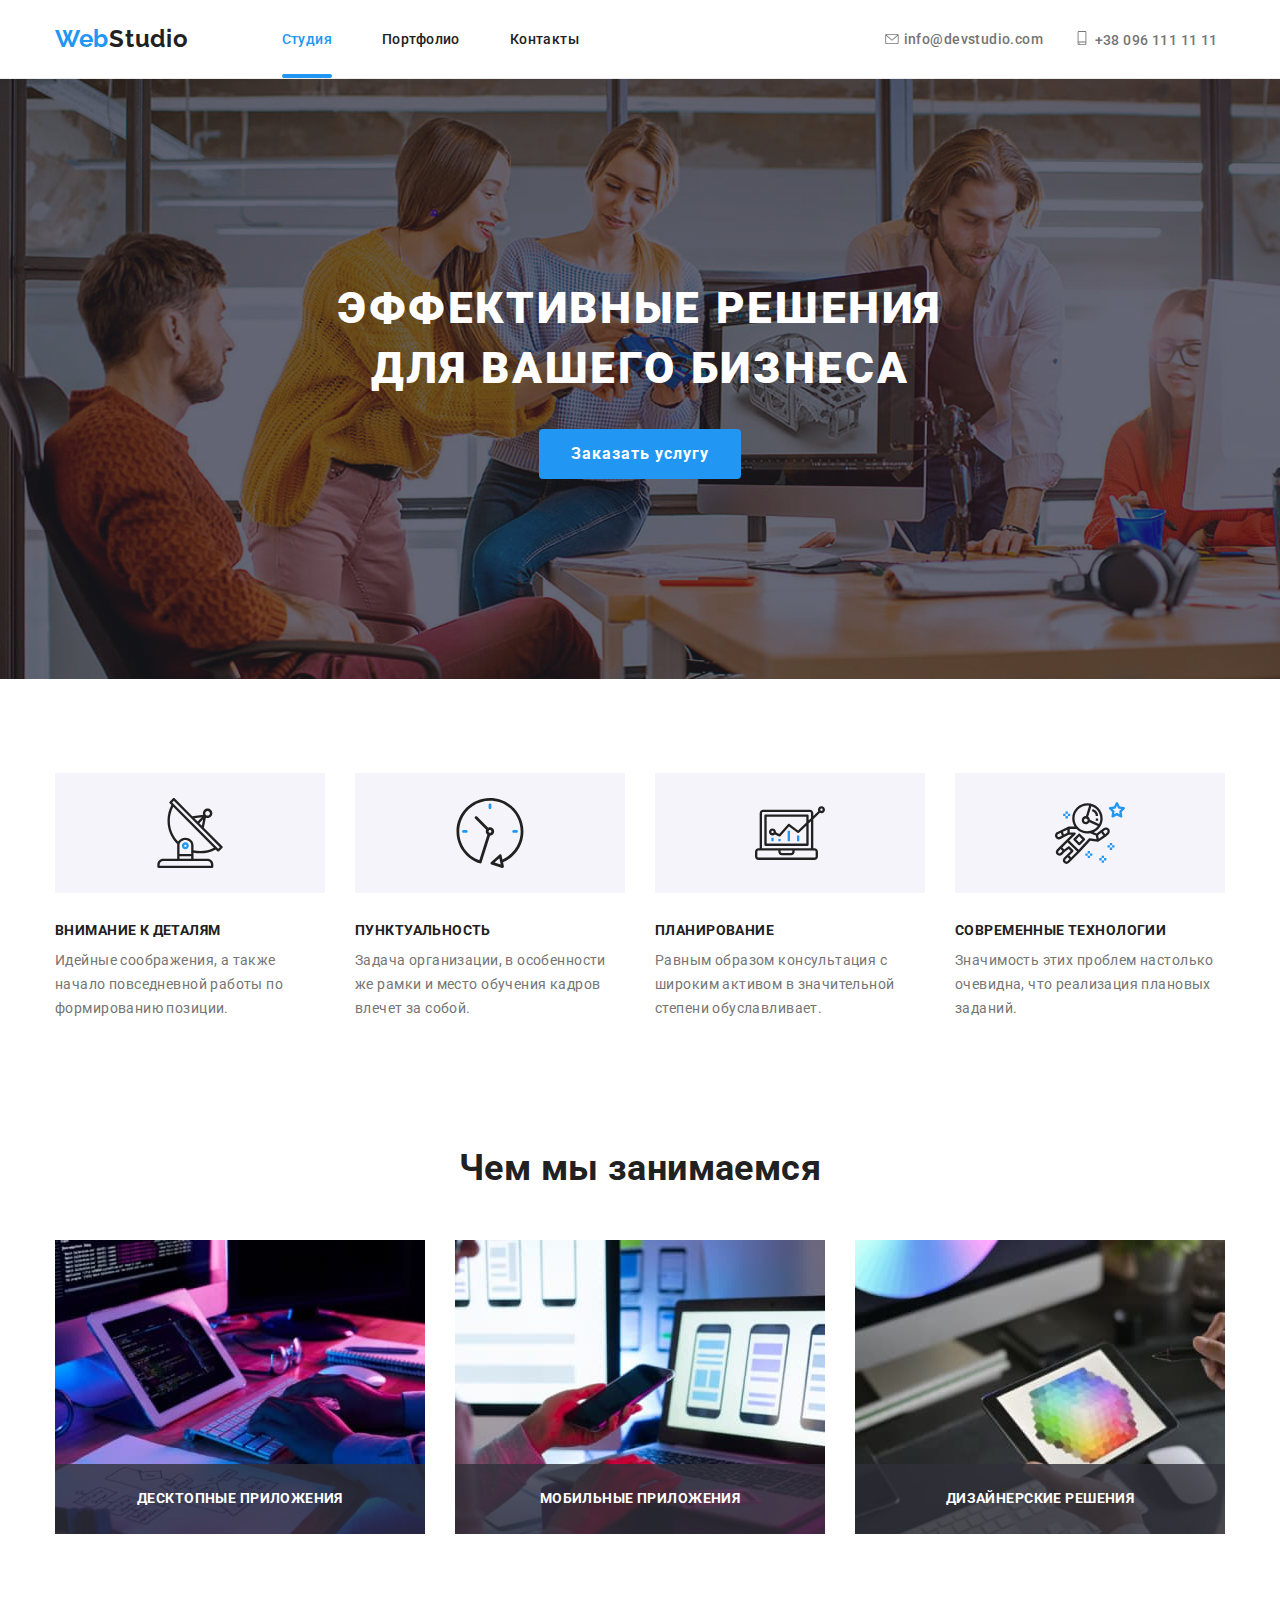
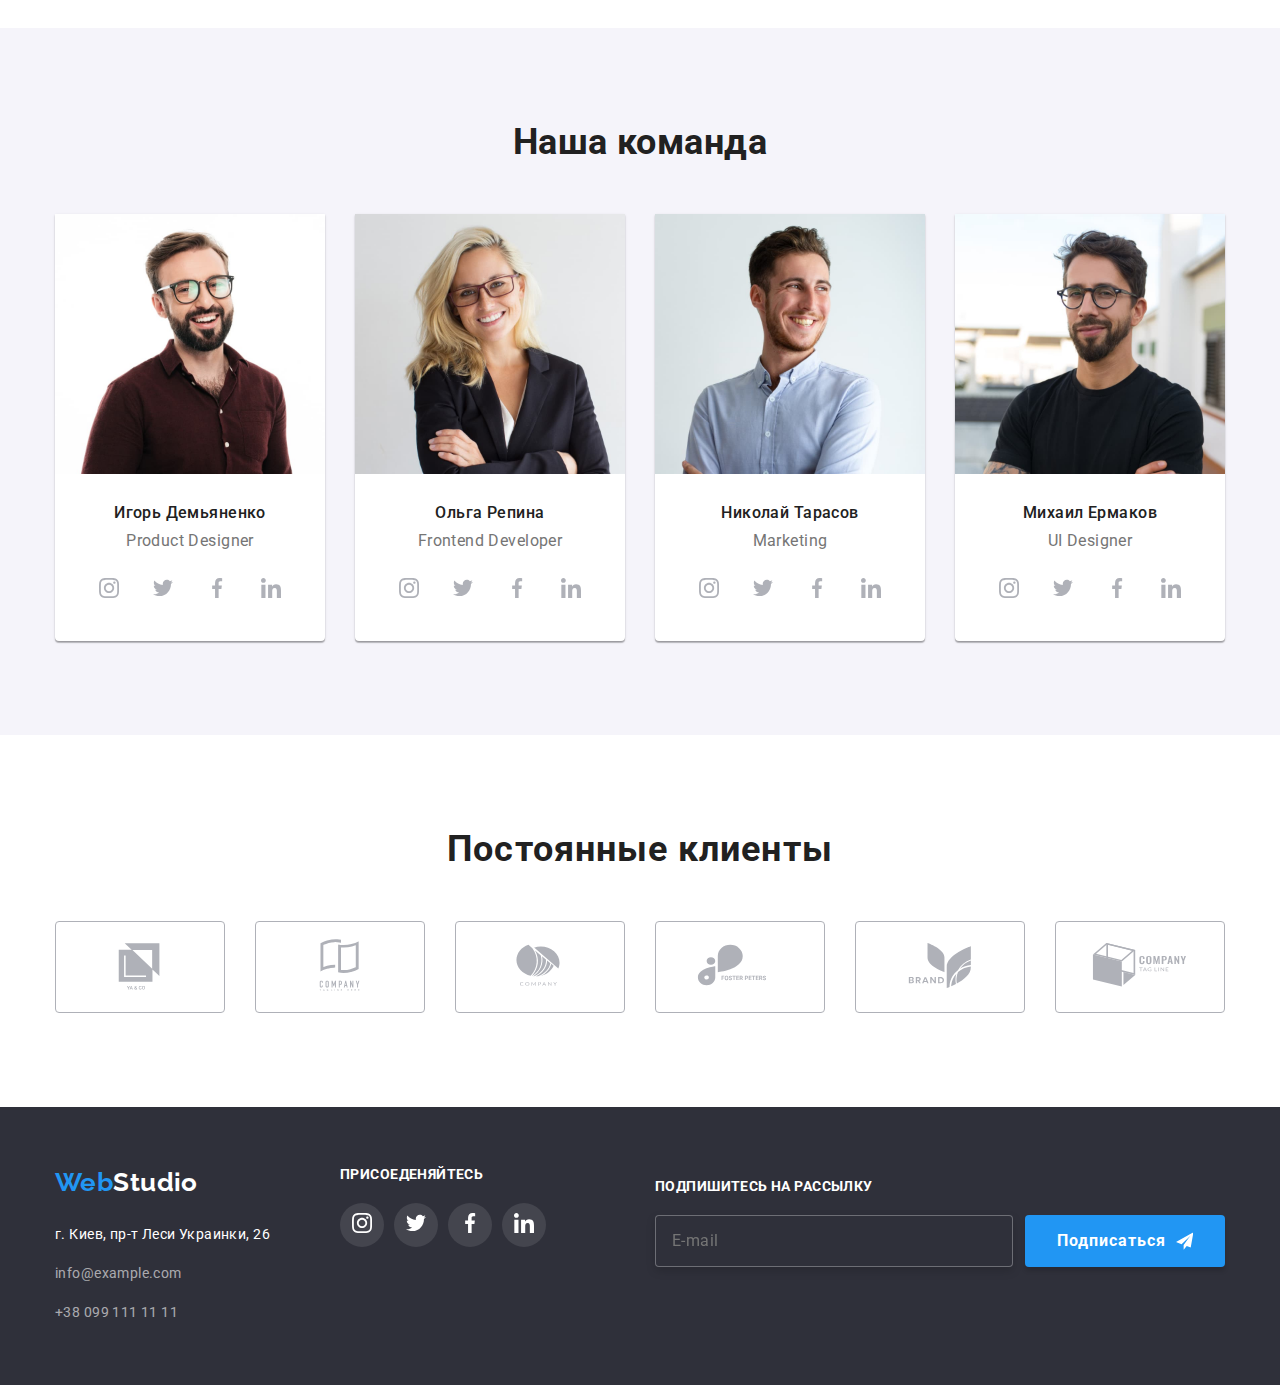
==== commit 1ad3934d: "main-is-ready" ====
--- a/index.html
+++ b/index.html
@@ -372,45 +372,47 @@
 
 	<footer class="footer">
 		<div class="container-footer">
-				<ul class="footer-block">
-					<li class="footer-block__li"><a href="#" class="footer-block__title"><span class="footer-block__span">Web</span>Studio</a></li>
-					<li class="footer-block__li"><address class="footer-block__address">г. Киев, пр-т Леси Украинки, 26</address></li>
-					<li class="footer-block__li"><a href="#" class="footer-block__email">info@example.com</a></li>
-					<li class="footer-block__li"><a href="#" class="footer-block__tel">+38 099 111 11 11</a></li>
-				</ul>
-
-				<div class="footer-block2">
-					<p class="footer-block2__text">Присоеденяйтесь</p>
-					<ul class="block2-list">
-						<li class="block2-list__li">
-							<button class="block2-list__soc">
-								<svg class="block2-list__svg" width="20px" height="20px">
-									<use href="./images/icons.svg#icon-instagram"></use>
-								</svg>
-							</button>
-						</li>
-						<li class="block2-list__li">
-							<button class="block2-list__soc">
-								<svg class="block2-list__svg" width="20px" height="20px">
-									<use href="./images/icons.svg#icon-twitter"></use>
-								</svg>
-							</button>
-						</li>
-						<li class="block2-list__li">
-							<button class="block2-list__soc">
-								<svg class="block2-list__svg" width="20px" height="20px">
-									<use href="./images/icons.svg#icon-facebook"></use>
-								</svg>
-							</button>
-						</li>
-						<li class="block2-list__li">
-							<button class="block2-list__soc">
-								<svg class="block2-list__svg" width="20px" height="20px">
-									<use href="./images/icons.svg#icon-linkedin"></use>
-								</svg>
-							</button>
-						</li>
+				<div class="footer-blocks">
+					<ul class="footer-block">
+						<li class="footer-block__li"><a href="#" class="footer-block__title"><span class="footer-block__span">Web</span>Studio</a></li>
+						<li class="footer-block__li"><address class="footer-block__address">г. Киев, пр-т Леси Украинки, 26</address></li>
+						<li class="footer-block__li"><a href="#" class="footer-block__email">info@example.com</a></li>
+						<li class="footer-block__li"><a href="#" class="footer-block__tel">+38 099 111 11 11</a></li>
 					</ul>
+	
+					<div class="footer-block2">
+						<p class="footer-block2__text">Присоеденяйтесь</p>
+						<ul class="block2-list">
+							<li class="block2-list__li">
+								<button class="block2-list__soc">
+									<svg class="block2-list__svg" width="20px" height="20px">
+										<use href="./images/icons.svg#icon-instagram"></use>
+									</svg>
+								</button>
+							</li>
+							<li class="block2-list__li">
+								<button class="block2-list__soc">
+									<svg class="block2-list__svg" width="20px" height="20px">
+										<use href="./images/icons.svg#icon-twitter"></use>
+									</svg>
+								</button>
+							</li>
+							<li class="block2-list__li">
+								<button class="block2-list__soc">
+									<svg class="block2-list__svg" width="20px" height="20px">
+										<use href="./images/icons.svg#icon-facebook"></use>
+									</svg>
+								</button>
+							</li>
+							<li class="block2-list__li">
+								<button class="block2-list__soc">
+									<svg class="block2-list__svg" width="20px" height="20px">
+										<use href="./images/icons.svg#icon-linkedin"></use>
+									</svg>
+								</button>
+							</li>
+						</ul>
+					</div>
 				</div>
 
 				<div class="footer-block3">
--- a/css/main.min.css
+++ b/css/main.min.css
@@ -1,2 +1,2 @@
-.header{border-bottom:1px solid #ececec;position:relative}.header-container{display:-webkit-box;display:-ms-flexbox;display:flex}.menu-container{-webkit-transition:opacity 250ms cubic-bezier(0.4, 0, 0.2, 1),-webkit-transform;transition:opacity 250ms cubic-bezier(0.4, 0, 0.2, 1),-webkit-transform;transition:transform,opacity 250ms cubic-bezier(0.4, 0, 0.2, 1);transition:transform,opacity 250ms cubic-bezier(0.4, 0, 0.2, 1),-webkit-transform}@media (max-width: 767px){.menu-container{width:100%;z-index:1;display:none;background-color:#fff;position:absolute;left:0;margin:0 auto;height:100vh;padding:48px 40px}.menu-container.is-open{display:block}}@media (min-width: 768px){.menu-container{display:-webkit-box;display:-ms-flexbox;display:flex}}.logo{color:#2196f3;font-weight:700;font-family:"Raleway",sans-serif;font-size:24px;letter-spacing:0.03em;line-height:1.19;margin-right:auto;display:-webkit-box;display:-ms-flexbox;display:flex;-webkit-box-align:center;-ms-flex-align:center;align-items:center;padding:24px 0}@media (min-width: 768px){.logo{margin-right:88px}}@media (min-width: 1200px){.logo{margin-right:93px}}.logo-span{color:#212121}@media (max-width: 767px){.header-nav{margin-bottom:200px}}@media (min-width: 768px){.header-nav{display:-webkit-box;display:-ms-flexbox;display:flex;-webkit-box-align:center;-ms-flex-align:center;align-items:center;margin-right:60px}}@media (min-width: 1200px){.header-nav{margin-right:305px}}@media (min-width: 768px){.header-list__nav{display:-webkit-box;display:-ms-flexbox;display:flex}}@media (max-width: 767px){.header-list__li:not(:last-child){margin-bottom:32px}}@media (min-width: 768px){.header-list__li:not(:last-child){margin-right:50px}}.header-list__item{font-weight:500;position:relative;color:#212121;display:block;-webkit-transition:background-color,fill,250ms cubic-bezier(0.4, 0, 0.2, 1);transition:background-color,fill,250ms cubic-bezier(0.4, 0, 0.2, 1)}.header-list__item:hover{color:#2196f3;background-color:#fff}.header-list__item:focus{background-color:#fff;color:#2196f3}@media (max-width: 767px){.header-list__item{font-size:40px}}@media (min-width: 768px){.header-list__item{padding:32px 0}}.current{color:#2196f3}@media (min-width: 768px){.current::after{content:"";position:absolute;bottom:0px;left:0;height:4px;width:100%;background-color:#2196f3;border-radius:2px;-webkit-transition:background-color,opacity 250ms cubic-bezier(0.4, 0, 0.2, 1);transition:background-color,opacity 250ms cubic-bezier(0.4, 0, 0.2, 1)}}@media (min-width: 768px){.header-contacts{margin-left:auto;margin-top:0;margin-bottom:0;display:-webkit-box;display:-ms-flexbox;display:flex;-webkit-box-orient:vertical;-webkit-box-direction:normal;-ms-flex-direction:column;flex-direction:column;-webkit-box-pack:center;-ms-flex-pack:center;justify-content:center}}@media (min-width: 1200px){.header-contacts{display:-webkit-box;display:-ms-flexbox;display:flex;-webkit-box-align:center;-ms-flex-align:center;align-items:center;-webkit-box-orient:horizontal;-webkit-box-direction:normal;-ms-flex-direction:row;flex-direction:row}}@media (max-width: 767px){.header-contacts__li:first-child{margin-bottom:32px}}@media (min-width: 1200px){.header-contacts__li:first-child{margin-right:30px}}@media (max-width: 1199px){.first{margin-bottom:10px}}@media (min-width: 768px){.first{padding-bottom:19px 0}}.header-contacts__item{font-weight:500;color:#757575;-webkit-transition:background-color,fill,250ms cubic-bezier(0.4, 0, 0.2, 1);transition:background-color,fill,250ms cubic-bezier(0.4, 0, 0.2, 1)}.header-contacts__item:hover{color:#2196f3;background-color:#fff}.header-contacts__item:focus{background-color:#fff;color:#2196f3;-webkit-box-shadow:none;box-shadow:none}@media (max-width: 767px){.header-contacts__item{font-size:24px}}@media (min-width: 768px) and (max-width: 1199px){.second{padding-bottom:17px;padding-top:5px}}.header-soc{display:-webkit-box;display:-ms-flexbox;display:flex}@media (min-width: 768px){.header-soc{display:none}}@media (max-width: 480px){.header-soc{-ms-flex-wrap:wrap;flex-wrap:wrap}}.header-soc__li{padding:0 10px}.header-soc__li:not(:last-child){border-right:1px solid rgba(33,33,33,0.2)}.header-soc__li:first-child{padding-left:0}.header-soc__li:last-child{padding-right:0}@media (max-width: 480px){.header-soc__li{margin-bottom:10px;padding:0 10px}}.header-soc__item{font-size:18px;font-weight:500;color:#2196f3}@media (max-width: 767px){.chosen{font-size:34px;color:#2196f3}}@media (min-width: 768px){.chosen{padding-bottom:5px;padding-top:17px}}@media (max-width: 480px){.chosen{font-size:8vw}}@media (max-width: 767px){.last{margin-bottom:64px}}.mail-icon{fill:currentColor}@media (max-width: 767px){.mail-icon{display:none}}.header-menu__button{position:absolute;top:21px;right:15px;background-color:#fff}.menu-button{z-index:10;margin:0;padding:10px 0;background-color:transparent;-webkit-transition:fill 250ms cubic-bezier(0.4, 0, 0.2, 1);transition:fill 250ms cubic-bezier(0.4, 0, 0.2, 1)}.menu-button:focus{fill:#2196f3}@media (min-width: 768px){.menu-button{display:none}}.menu-button .icon-cross{display:none}.menu-button.is-open .icon-cross{display:block}.menu-button.is-open .icon-menu{display:none}*{padding:0;margin:0;border:0}*,*:before,*:after{-webkit-box-sizing:border-box;box-sizing:border-box}nav,footer,header,aside{display:block}html,body{height:100%;width:100%;font-size:100%;line-height:1;font-size:14px;-ms-text-size-adjust:100%;-moz-text-size-adjust:100%;-webkit-text-size-adjust:100%}input,button,textarea{font-family:inherit}input::-ms-clear{display:none}button{cursor:pointer}button::-moz-focus-inner{padding:0;border:0}a,a:visited{text-decoration:none}a:hover{text-decoration:none}ul li{list-style:none}img{vertical-align:top}h1,h2,h3,h4,h5,h6{font-size:inherit;font-weight:400}.btn{background-color:#2196f3;color:#fff;font-size:16px;font-weight:700;line-height:1.87;letter-spacing:0.06em;padding:10px 29px;border-radius:4px}.img{display:block;max-width:100%;height:auto}.hero{max-width:1600px;height:400px;margin-left:auto;margin-right:auto;background-image:-webkit-gradient(linear, left top, right top, from(rgba(47,48,58,0.4)), to(rgba(47,48,58,0.4))),url(../../images/bg-main.jpg);background-image:linear-gradient(to right, rgba(47,48,58,0.4), rgba(47,48,58,0.4)),url(../../images/bg-main.jpg);background-repeat:no-repeat}@media (min-width: 1200px){.hero{height:600px}}@media (min-width: 768px) and (max-width: 1199px){.hero{max-width:768px;height:400px;background-image:url("../../images/tablet-main__bg.jpg")}}@media (max-width: 767px){.hero{max-width:480px;background-image:url("../../images/phone-main__bg.jpg")}}.hero__title{color:#fff;font-size:26px;text-transform:uppercase;font-weight:900;line-height:1.36;text-align:center;letter-spacing:0.06em;margin-bottom:30px}@media (min-width: 1200px){.hero__title{font-size:44px}}.hero__button{display:block;margin:0 auto}.section-hero{padding:118px 0}@media (min-width: 1200px){.section-hero{padding:200px 0}}.btn{background-color:#2196f3;color:#fff;font-size:16px;font-weight:700;line-height:1.87;letter-spacing:0.06em;padding:10px 32px;border-radius:4px}.benefits-benefits{padding-bottom:0}@media (min-width: 768px){.benefits-list{display:-webkit-box;display:-ms-flexbox;display:flex}}@media (min-width: 768px) and (max-width: 1199px){.benefits-list{display:-webkit-box;display:-ms-flexbox;display:flex;-ms-flex-wrap:wrap;flex-wrap:wrap}}@media (min-width: 768px) and (max-width: 1199px){.benefits-list__li{width:354px}.benefits-list__li:nth-child(odd){margin-right:30px}.benefits-list__li:nth-last-child(-n+2){margin-bottom:0}}@media (min-width: 1200px){.benefits-list__li{width:270px;height:251px;margin-bottom:0}.benefits-list__li:not(:last-child){margin-right:30px}}@media (min-width: 768px){.benefits-list__li{margin-bottom:30px}}@media (max-width: 767px){.benefits-list__li:not(:last-child){margin-bottom:30px}}.benefits-list__div{background-color:#f5f4fa;width:100%;height:120px;display:-webkit-box;display:-ms-flexbox;display:flex;-webkit-box-pack:center;-ms-flex-pack:center;justify-content:center;-webkit-box-align:center;-ms-flex-align:center;align-items:center;margin-bottom:30px}@media (min-width: 768px){.benefits-list__div{width:354px}}@media (min-width: 1200px){.benefits-list__div{width:270px}}.benefits-list__title{font-weight:700;text-transform:uppercase;line-height:1.14;margin-bottom:10px}@media (max-width: 767px){.benefits-list__title{text-align:center}}.benefits-list__text{color:#757575;line-height:1.71}.devices-section{padding-bottom:94px}@media (max-width: 1199px){.devices-section{display:none}}.devices-title{font-size:36px;font-weight:700;text-align:center;line-height:1.16}@media (min-width: 768px){.devices-title{margin-bottom:50px}}@media (min-width: 768px) and (max-width: 1199px){.devices-list{display:-webkit-box;display:-ms-flexbox;display:flex;-webkit-box-pack:justify;-ms-flex-pack:justify;justify-content:space-between}}@media (min-width: 1200px){.devices-list{display:-webkit-box;display:-ms-flexbox;display:flex}}.devices-list__photo:not(:last-child){margin-right:30px}.devices-list__device-thumb{position:relative}.devices-list__overlay{position:absolute;display:-webkit-box;display:-ms-flexbox;display:flex;-webkit-box-align:center;-ms-flex-align:center;align-items:center;-webkit-box-pack:center;-ms-flex-pack:center;justify-content:center;bottom:0;left:0;width:100%;height:70px;color:#fff;font-weight:700;font-size:14px;line-height:1.14;text-align:center;letter-spacing:0.03em;text-transform:uppercase;background:rgba(47,48,58,0.8)}.team{background-color:#f5f4fa}.team-title{font-size:28px;font-weight:700;text-align:center;line-height:1.16;margin-bottom:30px}@media (min-width: 1200px){.team-title{margin-bottom:50px}}@media (min-width: 1200px){.team-title{font-size:36px}}.team-list{text-align:center}.team-list>.worker{background:#fff;-webkit-box-shadow:0px 1px 3px rgba(0,0,0,0.12),0px 1px 1px rgba(0,0,0,0.14),0px 2px 1px rgba(0,0,0,0.2);box-shadow:0px 1px 3px rgba(0,0,0,0.12),0px 1px 1px rgba(0,0,0,0.14),0px 2px 1px rgba(0,0,0,0.2);border-radius:0px 0px 4px 4px}@media (min-width: 768px){.team-list{display:-webkit-box;display:-ms-flexbox;display:flex;-ms-flex-wrap:wrap;flex-wrap:wrap;margin:-15px}}@media (max-width: 1199px){.worker:not(:last-child){margin-bottom:30px}}@media (min-width: 768px){.worker:not(:last-child){margin-right:30px}}@media (min-width: 768px){.worker{width:354px}.worker:nth-last-child(-n+2){margin-bottom:0}}@media (min-width: 1200px){.worker{width:270px;margin-bottom:0}}.team-list__div{padding-top:30px}.team-list__name{font-weight:500;font-size:16px;line-height:1.18;margin-bottom:10px}.team-list__position{font-size:16px;color:#757575;line-height:1.18;margin-bottom:16px}.team-soc{display:-webkit-box;display:-ms-flexbox;display:flex;-webkit-box-pack:center;-ms-flex-pack:center;justify-content:center;padding-bottom:30px}.team-soc__li:not(:last-child){margin-right:10px}.team-soc__team{border-radius:50%;width:44px;height:44px;background:#fff;fill:#afb1b8;-webkit-transition:background-color,fill,250ms cubic-bezier(0.4, 0, 0.2, 1);transition:background-color,fill,250ms cubic-bezier(0.4, 0, 0.2, 1)}.team-soc__team:hover{background-color:#2196f3;fill:#fff}.team-soc__team:focus{background-color:#2196f3;fill:#fff}.clients-title{font-weight:700;font-size:28px;line-height:1.16;text-align:center;letter-spacing:0.03em;margin-bottom:30px}@media (min-width: 1200px){.clients-title{font-size:36px;margin-bottom:50px}}.clients-list{display:-webkit-box;display:-ms-flexbox;display:flex;-webkit-box-pack:center;-ms-flex-pack:center;justify-content:center;-ms-flex-wrap:wrap;flex-wrap:wrap}@media (max-width: 767px){.clients-list{-ms-flex-preferred-size:50%;flex-basis:50%}}@media (min-width: 768px) and (max-width: 1199px){.clients-list{-ms-flex-preferred-size:33.3333%;flex-basis:33.3333%}}.clients-list__li{margin-right:30px;margin-bottom:30px}@media (max-width: 767px){.clients-list__li:nth-child(even){margin-right:0}.clients-list__li:nth-last-child(-n+2){margin-bottom:0}}@media (min-width: 768px) and (max-width: 1199px){.clients-list__li:nth-last-child(-n+3){margin-bottom:0}.clients-list__li:nth-child(3n+3){margin-right:0}}@media (min-width: 1200px){.clients-list__li:not(:last-child){margin-right:30px;margin-bottom:0}.clients-list__li:last-child{margin-bottom:0;margin-right:0}}@media (max-width: 479px){.clients-list__li{margin-right:0}.clients-list__li:nth-child(5){margin-bottom:30px}}.clients-list__li:focus,.clients-list__li :hover{background-color:#fff;fill:#2196f3;border:1px solid #2196f3;-webkit-box-shadow:none;box-shadow:none}.clients-list__btn{border:1px solid #afb1b8;border-radius:4px;width:210px;height:92px;background-color:#fff;fill:#afb1b8;-webkit-transition:border,fill,250ms cubic-bezier(0.4, 0, 0.2, 1);transition:border,fill,250ms cubic-bezier(0.4, 0, 0.2, 1)}.clients-list__btn:focus,.clients-list__btn :hover{background-color:#fff;fill:#2196f3;border:1px solid #2196f3;-webkit-box-shadow:none;box-shadow:none}@media (min-width: 768px){.clients-list__btn{width:226px}}@media (min-width: 1200px){.clients-list__btn{width:170px}}.clients-list__svg:hover{border:none}.footer{background-color:#2f303a}@media (min-width: 768px){.footer{padding:60px 0}}.container-footer{margin:0 auto;padding:0px 15px}@media (max-width: 1199px){.container-footer{text-align:center}}@media (max-width: 767px){.container-footer{padding:60px 15px}}@media (min-width: 768px){.container-footer{display:-webkit-box;display:-ms-flexbox;display:flex;-webkit-box-align:baseline;-ms-flex-align:baseline;align-items:baseline;-ms-flex-wrap:wrap;flex-wrap:wrap;max-width:768px}}@media (min-width: 1200px){.container-footer{max-width:1200px}}.footer-block{margin-bottom:60px}@media (min-width: 768px) and (max-width: 1199px){.footer-block{margin-right:165px;margin-left:76px}}@media (min-width: 1200px){.footer-block{margin-right:70px;margin-bottom:0}}.footer-block__title{font-family:"Raleway",sans-serif;font-weight:700;font-size:24px;color:#fff;line-height:1.19;margin-bottom:20px}.footer-block__title:focus{background-color:#2f303a}@media (min-width: 1200px){.footer-block__title{font-size:26px}}.footer-block__span{color:#2196f3}.footer-block__address{font-style:normal;color:#fff;line-height:1.71;margin-bottom:8px;margin-top:20px}@media (min-width: 1200px){.footer-block__address{margin-top:25px}}.footer-block__email{margin-bottom:8px}.footer-block__email,.footer-block__tel{color:rgba(255,255,255,0.6);line-height:1.71;display:block;-webkit-transition:background-color,color,250ms cubic-bezier(0.4, 0, 0.2, 1);transition:background-color,color,250ms cubic-bezier(0.4, 0, 0.2, 1)}.footer-block__email:hover,.footer-block__tel:hover{color:#2196f3;background-color:#2f303a}.footer-block__email:focus,.footer-block__tel:focus{color:#2196f3;background-color:#2f303a}@media (min-width: 768px){.footer-block__email,.footer-block__tel{margin-top:8px}}@media (min-width: 1200px){.footer-block__email,.footer-block__tel{margin-top:15px}}@media (max-width: 1199px){.footer-block2{margin-bottom:60px}}@media (min-width: 1200px){.footer-block2{margin-right:auto}}.footer-block2__text{text-transform:uppercase;font-weight:700;font-size:14px;line-height:1.14;letter-spacing:0.03em;color:#fff;margin-bottom:20px}.block2-list{display:-webkit-box;display:-ms-flexbox;display:flex;-webkit-box-pack:center;-ms-flex-pack:center;justify-content:center}.block2-list__li:not(:last-child){margin-right:10px}.block2-list__soc{border-radius:50%;width:44px;height:44px;background:rgba(255,255,255,0.1);-webkit-transition:background-color,color,250ms cubic-bezier(0.4, 0, 0.2, 1);transition:background-color,color,250ms cubic-bezier(0.4, 0, 0.2, 1)}.block2-list__soc:hover{background-color:#2196f3}.block2-list__soc:focus{background-color:#2196f3}.block2-list__svg{fill:#fff}@media (min-width: 768px) and (max-width: 1199px){.footer-block3{margin:0 auto}}.footer-block3__text{font-weight:700;line-height:1.14;letter-spacing:0.03em;text-transform:uppercase;color:#fff;margin-bottom:20px}.footer-block3__form{display:-webkit-box;display:-ms-flexbox;display:flex;-webkit-box-orient:vertical;-webkit-box-direction:normal;-ms-flex-direction:column;flex-direction:column}@media (min-width: 1200px){.footer-block3__form{-webkit-box-orient:horizontal;-webkit-box-direction:normal;-ms-flex-direction:row;flex-direction:row}}.footer-block3__form input{padding:15px 0px 15px 16px;font-size:16px;line-height:1.25;letter-spacing:0.03em;color:rgba(255,255,255,0.6)}@media (max-width: 1199px){.footer-block3__form input{margin-bottom:20px}}.footer-block3__input{display:block;width:100%;margin:0 auto;border:1px solid rgba(255,255,255,0.3);-webkit-filter:drop-shadow(0px 4px 4px rgba(0,0,0,0.15));filter:drop-shadow(0px 4px 4px rgba(0,0,0,0.15));border-radius:4px;background:#2f303a}.footer-block3__input:focus{background:#2f303a}@media (min-width: 480px){.footer-block3__input{width:450px}}@media (min-width: 1200px){.footer-block3__input{width:358px;margin-right:12px}}.footer-btn{-webkit-box-shadow:0px 4px 4px rgba(0,0,0,0.15);box-shadow:0px 4px 4px rgba(0,0,0,0.15);display:-webkit-box;display:-ms-flexbox;display:flex;margin:0 auto;-webkit-box-align:center;-ms-flex-align:center;align-items:center;text-align:center;width:200px}.footer-block3__btnicon{width:24px;height:24px;margin-left:10px}.backdrop{position:fixed;width:100%;height:100%;top:0;left:0;z-index:15;background:rgba(0,0,0,0.2);-webkit-transition:opacity 250ms cubic-bezier(0.4, 0, 0.2, 1),-webkit-transform;transition:opacity 250ms cubic-bezier(0.4, 0, 0.2, 1),-webkit-transform;transition:transform,opacity 250ms cubic-bezier(0.4, 0, 0.2, 1);transition:transform,opacity 250ms cubic-bezier(0.4, 0, 0.2, 1),-webkit-transform}.backdrop.is-hidden{opacity:0;pointer-events:none}.modal{display:block;position:relative;top:50%;left:50%;width:450px;height:609px;-webkit-transform:translate(-50%, -50%) scale(1);transform:translate(-50%, -50%) scale(1);background-color:#fff;border-radius:4px;padding:40px;-webkit-transition:-webkit-transform 250ms cubic-bezier(0.4, 0, 0.2, 1);transition:-webkit-transform 250ms cubic-bezier(0.4, 0, 0.2, 1);transition:transform 250ms cubic-bezier(0.4, 0, 0.2, 1);transition:transform 250ms cubic-bezier(0.4, 0, 0.2, 1), -webkit-transform 250ms cubic-bezier(0.4, 0, 0.2, 1)}@media (min-width: 1200px){.modal{width:528px;height:581px}}.modal__button{position:absolute;display:block;width:30px;height:30px;border-radius:50%;background-color:#fff;border:1px solid rgba(0,0,0,0.1);top:8px;right:8px}.modal__button:focus{fill:#2196f3;-webkit-box-shadow:none;box-shadow:none}.modal-container__title{font-weight:700;font-size:20px;line-height:1.15;text-align:center;letter-spacing:0.03em;color:#212121;margin-bottom:12px}.modal-form__name{display:block;color:#757575;position:relative;font-size:12px;line-height:1.16;letter-spacing:0.01em;margin-bottom:10px;-webkit-transition:outline,background-color 250ms cubic-bezier(0.4, 0, 0.2, 1);transition:outline,background-color 250ms cubic-bezier(0.4, 0, 0.2, 1)}.modal-form__input{width:100%;height:40px;border:1px solid rgba(33,33,33,0.2);border-radius:4px;margin-top:4px;color:#212121;padding-left:42px;-webkit-transition:outline,border-color 250ms cubic-bezier(0.4, 0, 0.2, 1);transition:outline,border-color 250ms cubic-bezier(0.4, 0, 0.2, 1)}.modal-form__input:focus{background-color:#fff;outline:1px solid #2196f3;border:none}.modal-form__icon{width:18px;height:18px;position:absolute;top:50%;left:12px;display:inline-block;fill:#212121;-webkit-transition:fill 250ms cubic-bezier(0.4, 0, 0.2, 1);transition:fill 250ms cubic-bezier(0.4, 0, 0.2, 1)}.modal-form__input:focus ~ .modal-form__icon{fill:#2196f3}.last-field{margin-bottom:20px;line-height:1.14;letter-spacing:0.01em}.modal-form__textarea{width:100%;height:40px;border:1px solid rgba(33,33,33,0.2);border-radius:4px;margin-top:4px;padding:12px 16px;resize:none;height:120px;color:#212121;-webkit-transition:background-color,outline 250ms cubic-bezier(0.4, 0, 0.2, 1);transition:background-color,outline 250ms cubic-bezier(0.4, 0, 0.2, 1)}.modal-form__textarea:focus{background-color:#fff;outline:1px solid #2196f3;border:none}@media (min-width: 1200px){.modal-form__textarea{width:448px}}.agree{display:inline-block;line-height:1.71;letter-spacing:0.03em;color:#757575;margin-bottom:30px;position:relative;left:50%;-webkit-transform:translate(-50%, 0);transform:translate(-50%, 0)}@media (max-width: 1199px){.agree{font-size:12px}}.agree__checkbox{-moz-appearance:none;-webkit-appearance:none;appearance:none}.agree__checkbox-icon{display:inline-block;width:15px;height:15px;border:2px solid #212121;border-radius:2px;position:relative;top:2px;margin-right:5px;-webkit-transition:background-color 250ms cubic-bezier(0.4, 0, 0.2, 1);transition:background-color 250ms cubic-bezier(0.4, 0, 0.2, 1)}@media (min-width: 1200px){.agree__checkbox-icon{margin-right:8px}}.agree__checkbox:checked+.agree__checkbox-icon{border-color:#2196f3;background-color:#2196f3;background-image:url("../images/agree.svg");background-size:contain;background-origin:border-box;background-repeat:no-repeat}.agree__checkbox:focus+.agree__checkbox-icon{border-color:#2196f3}.agree__span{color:#2196f3;text-decoration:underline}.agree__span:focus{background:#fff;-webkit-box-shadow:none;box-shadow:none}.modal-btn{display:block;margin:0 auto;background-color:#2196f3;color:#fff;font-size:16px;font-weight:700;line-height:1.87;letter-spacing:0.06em;border-radius:4px;padding:10px 55px;-webkit-box-shadow:0px 4px 4px rgba(0,0,0,0.15);box-shadow:0px 4px 4px rgba(0,0,0,0.15)}.filter{margin-bottom:40px}@media (min-width: 768px){.filter{margin-bottom:30px;text-align:center}}@media (min-width: 1200px){.filter{margin-bottom:50px}}.filter__li{margin-left:8px}.filter__li:first-child{margin-left:0}.filter__li:nth-child(-n+3){margin-bottom:15px}.filter__item{padding:6px 22px;-webkit-transition:background-color,color,250ms cubic-bezier(0.4, 0, 0.2, 1),-webkit-box-shadow;transition:background-color,color,250ms cubic-bezier(0.4, 0, 0.2, 1),-webkit-box-shadow;transition:background-color,color,box-shadow,250ms cubic-bezier(0.4, 0, 0.2, 1);transition:background-color,color,box-shadow,250ms cubic-bezier(0.4, 0, 0.2, 1),-webkit-box-shadow}.filter__li,.filter__item{font-size:16px;line-height:1.7;font-weight:500;background-color:#f5f4fa;display:inline-block;border-radius:4px;-webkit-transition:background-color,color,250ms cubic-bezier(0.4, 0, 0.2, 1),-webkit-box-shadow;transition:background-color,color,250ms cubic-bezier(0.4, 0, 0.2, 1),-webkit-box-shadow;transition:background-color,color,box-shadow,250ms cubic-bezier(0.4, 0, 0.2, 1);transition:background-color,color,box-shadow,250ms cubic-bezier(0.4, 0, 0.2, 1),-webkit-box-shadow}.filter__li:hover,.filter__li :focus,.filter__item:hover,.filter__item :focus{background-color:#2196f3;color:#fff;-webkit-box-shadow:0px 3px 1px rgba(0,0,0,0.1),0px 1px 2px rgba(0,0,0,0.08),0px 2px 2px rgba(0,0,0,0.12);box-shadow:0px 3px 1px rgba(0,0,0,0.1),0px 1px 2px rgba(0,0,0,0.08),0px 2px 2px rgba(0,0,0,0.12)}.active{background-color:#2196f3;color:#fff;-webkit-box-shadow:0px 3px 1px rgba(0,0,0,0.1),0px 1px 2px rgba(0,0,0,0.08),0px 2px 2px rgba(0,0,0,0.12);box-shadow:0px 3px 1px rgba(0,0,0,0.1),0px 1px 2px rgba(0,0,0,0.08),0px 2px 2px rgba(0,0,0,0.12)}@media (min-width: 768px){.shop-list{display:-webkit-box;display:-ms-flexbox;display:flex;-ms-flex-wrap:wrap;flex-wrap:wrap;margin-left:calc(-1 * 30px);margin-top:calc(-1 * 30px)}}.shop-list__li{margin-bottom:30px;color:#eee;position:relative;overflow:hidden;width:100%;-webkit-transition:opacity 250ms cubic-bezier(0.4, 0, 0.2, 1),-webkit-box-shadow 250ms cubic-bezier(0.4, 0, 0.2, 1);transition:opacity 250ms cubic-bezier(0.4, 0, 0.2, 1),-webkit-box-shadow 250ms cubic-bezier(0.4, 0, 0.2, 1);transition:box-shadow 250ms cubic-bezier(0.4, 0, 0.2, 1),opacity 250ms cubic-bezier(0.4, 0, 0.2, 1);transition:box-shadow 250ms cubic-bezier(0.4, 0, 0.2, 1),opacity 250ms cubic-bezier(0.4, 0, 0.2, 1),-webkit-box-shadow 250ms cubic-bezier(0.4, 0, 0.2, 1)}.shop-list__li:hover{-webkit-box-shadow:0px 1px 1px rgba(0,0,0,0.12),0px 4px 4px rgba(0,0,0,0.06),1px 4px 6px rgba(0,0,0,0.16);box-shadow:0px 1px 1px rgba(0,0,0,0.12),0px 4px 4px rgba(0,0,0,0.06),1px 4px 6px rgba(0,0,0,0.16)}.shop-list__li:focus{background-color:#fff}@media (min-width: 768px){.shop-list__li{margin-left:30px;margin-top:30px;width:354px;height:440px}.shop-list__li:last-child{margin-bottom:0}}@media (min-width: 1200px){.shop-list__li{width:calc((100% - 90px) / 3);width:370px;height:404px}}.shop-list__item{display:block}.shop-list__item:focus{-webkit-box-shadow:0px 1px 1px rgba(0,0,0,0.12),0px 4px 4px rgba(0,0,0,0.06),1px 4px 6px rgba(0,0,0,0.16);box-shadow:0px 1px 1px rgba(0,0,0,0.12),0px 4px 4px rgba(0,0,0,0.06),1px 4px 6px rgba(0,0,0,0.16)}.shop-thumb{position:relative;overflow:hidden}.shop-thumb__hover{margin:0;padding:63px 24px;position:absolute;top:0;left:0;width:100%;height:100%;font-size:18px;line-height:1.56;letter-spacing:0.03em;color:#fff;background-color:rgba(33,150,243,0.9);-webkit-transform:translateY(100%);transform:translateY(100%);-webkit-transition:opacity 250ms cubic-bezier(0.4, 0, 0.2, 1),-webkit-transform 250ms cubic-bezier(0.4, 0, 0.2, 1);transition:opacity 250ms cubic-bezier(0.4, 0, 0.2, 1),-webkit-transform 250ms cubic-bezier(0.4, 0, 0.2, 1);transition:opacity 250ms cubic-bezier(0.4, 0, 0.2, 1),transform 250ms cubic-bezier(0.4, 0, 0.2, 1);transition:opacity 250ms cubic-bezier(0.4, 0, 0.2, 1),transform 250ms cubic-bezier(0.4, 0, 0.2, 1),-webkit-transform 250ms cubic-bezier(0.4, 0, 0.2, 1);opacity:0}.shop-list__item:hover .shop-thumb__hover{opacity:1;-webkit-transform:translateY(0);transform:translateY(0)}.shop-list__item:focus .shop-thumb__hover{opacity:1;-webkit-transform:translateY(0);transform:translateY(0)}.shop-thumb__img{display:block;max-width:100%;width:100%}.item-div{padding:20px;border-right:1px solid #eee;border-bottom:1px solid #eee;border-left:1px solid #eee}.item-div__title{font-size:18px;font-weight:700;line-height:2;color:#212121;letter-spacing:0.06em;margin-bottom:4px}.item-div__text{font-size:16px;line-height:1.9;color:#757575;line-height:1.87}body{font-family:"Roboto",sans-serif;color:#212121;font-size:14px;letter-spacing:0.03em}.color{background-color:#f5f4fa}.container{padding:0 15px;margin:0 auto}@media (min-width: 480px){.container{width:480px}}@media (min-width: 768px){.container{width:768px}}@media (min-width: 1200px){.container{width:1200px}}.section{padding:60px 0}@media (min-width: 1200px){.section{padding:94px 0}}
+.header{border-bottom:1px solid #ececec;position:relative}.header-container{display:-webkit-box;display:-ms-flexbox;display:flex}.menu-container{-webkit-transition:opacity 250ms cubic-bezier(0.4, 0, 0.2, 1),-webkit-transform;transition:opacity 250ms cubic-bezier(0.4, 0, 0.2, 1),-webkit-transform;transition:transform,opacity 250ms cubic-bezier(0.4, 0, 0.2, 1);transition:transform,opacity 250ms cubic-bezier(0.4, 0, 0.2, 1),-webkit-transform}@media (max-width: 767px){.menu-container{width:100%;z-index:1;display:none;background-color:#fff;position:absolute;left:0;margin:0 auto;height:100vh;padding:48px 40px}.menu-container.is-open{display:block}}@media (min-width: 768px){.menu-container{display:-webkit-box;display:-ms-flexbox;display:flex}}.logo{color:#2196f3;font-weight:700;font-family:"Raleway",sans-serif;font-size:24px;letter-spacing:0.03em;line-height:1.19;margin-right:auto;display:-webkit-box;display:-ms-flexbox;display:flex;-webkit-box-align:center;-ms-flex-align:center;align-items:center;padding:24px 0}@media (min-width: 768px){.logo{margin-right:88px}}@media (min-width: 1200px){.logo{margin-right:93px}}.logo-span{color:#212121}@media (max-width: 767px){.header-nav{margin-bottom:200px}}@media (min-width: 768px){.header-nav{display:-webkit-box;display:-ms-flexbox;display:flex;-webkit-box-align:center;-ms-flex-align:center;align-items:center;margin-right:60px}}@media (min-width: 1200px){.header-nav{margin-right:305px}}@media (min-width: 768px){.header-list__nav{display:-webkit-box;display:-ms-flexbox;display:flex}}@media (max-width: 767px){.header-list__li:not(:last-child){margin-bottom:32px}}@media (min-width: 768px){.header-list__li:not(:last-child){margin-right:50px}}.header-list__item{font-weight:500;position:relative;color:#212121;display:block;-webkit-transition:background-color,fill,250ms cubic-bezier(0.4, 0, 0.2, 1);transition:background-color,fill,250ms cubic-bezier(0.4, 0, 0.2, 1)}.header-list__item:hover{color:#2196f3;background-color:#fff}.header-list__item:focus{background-color:#fff;color:#2196f3}@media (max-width: 767px){.header-list__item{font-size:40px}}@media (min-width: 768px){.header-list__item{padding:32px 0}}.current{color:#2196f3}@media (min-width: 768px){.current::after{content:"";position:absolute;bottom:0px;left:0;height:4px;width:100%;background-color:#2196f3;border-radius:2px;-webkit-transition:background-color,opacity 250ms cubic-bezier(0.4, 0, 0.2, 1);transition:background-color,opacity 250ms cubic-bezier(0.4, 0, 0.2, 1)}}@media (min-width: 768px){.header-contacts{margin-left:auto;margin-top:0;margin-bottom:0;display:-webkit-box;display:-ms-flexbox;display:flex;-webkit-box-orient:vertical;-webkit-box-direction:normal;-ms-flex-direction:column;flex-direction:column;-webkit-box-pack:center;-ms-flex-pack:center;justify-content:center}}@media (min-width: 1200px){.header-contacts{display:-webkit-box;display:-ms-flexbox;display:flex;-webkit-box-align:center;-ms-flex-align:center;align-items:center;-webkit-box-orient:horizontal;-webkit-box-direction:normal;-ms-flex-direction:row;flex-direction:row}}@media (max-width: 767px){.header-contacts__li:first-child{margin-bottom:32px}}@media (min-width: 1200px){.header-contacts__li:first-child{margin-right:30px}}@media (max-width: 1199px){.first{margin-bottom:10px}}@media (min-width: 1200px){.chosen{padding:30px 0}}@media (max-width: 767px){.chosen{font-size:34px;color:#2196f3}}@media (min-width: 768px) and (max-width: 1199px){.chosen{padding-top:20px}}@media (max-width: 480px){.chosen{font-size:8vw}}@media (max-width: 767px){.last{margin-bottom:64px}}@media (min-width: 1200px){.second{padding:30px 0}}@media (min-width: 768px) and (max-width: 1199px){.second{padding-bottom:20px}}.header-contacts__item{font-weight:500;color:#757575;-webkit-transition:background-color,fill,250ms cubic-bezier(0.4, 0, 0.2, 1);transition:background-color,fill,250ms cubic-bezier(0.4, 0, 0.2, 1)}.header-contacts__item:hover{color:#2196f3;background-color:#fff}.header-contacts__item:focus{background-color:#fff;color:#2196f3;-webkit-box-shadow:none;box-shadow:none}@media (max-width: 767px){.header-contacts__item{font-size:24px}}.header-soc{display:-webkit-box;display:-ms-flexbox;display:flex}@media (min-width: 768px){.header-soc{display:none}}@media (max-width: 480px){.header-soc{-ms-flex-wrap:wrap;flex-wrap:wrap}}.header-soc__li{padding:0 10px}.header-soc__li:not(:last-child){border-right:1px solid rgba(33,33,33,0.2)}.header-soc__li:first-child{padding-left:0}.header-soc__li:last-child{padding-right:0}@media (max-width: 480px){.header-soc__li{margin-bottom:10px;padding:0 10px}}.header-soc__item{font-size:18px;font-weight:500;color:#2196f3}.mail-icon{fill:currentColor}@media (max-width: 767px){.mail-icon{display:none}}.header-menu__button{position:absolute;top:21px;right:15px;background-color:#fff}.menu-button{z-index:10;margin:0;padding:10px 0;background-color:transparent;-webkit-transition:fill 250ms cubic-bezier(0.4, 0, 0.2, 1);transition:fill 250ms cubic-bezier(0.4, 0, 0.2, 1)}.menu-button:focus{fill:#2196f3}@media (min-width: 768px){.menu-button{display:none}}.menu-button .icon-cross{display:none}.menu-button.is-open .icon-cross{display:block}.menu-button.is-open .icon-menu{display:none}*{padding:0;margin:0;border:0}*,*:before,*:after{-webkit-box-sizing:border-box;box-sizing:border-box}nav,footer,header,aside{display:block}html,body{height:100%;width:100%;font-size:100%;line-height:1;font-size:14px;-ms-text-size-adjust:100%;-moz-text-size-adjust:100%;-webkit-text-size-adjust:100%}input,button,textarea{font-family:inherit}input::-ms-clear{display:none}button{cursor:pointer}button::-moz-focus-inner{padding:0;border:0}a,a:visited{text-decoration:none}a:hover{text-decoration:none}ul li{list-style:none}img{vertical-align:top}h1,h2,h3,h4,h5,h6{font-size:inherit;font-weight:400}.btn{background-color:#2196f3;color:#fff;font-size:16px;font-weight:700;line-height:1.87;letter-spacing:0.06em;padding:10px 29px;border-radius:4px}.img{display:block;max-width:100%;height:auto}.hero{max-width:1600px;height:400px;margin-left:auto;margin-right:auto;background-image:-webkit-gradient(linear, left top, right top, from(rgba(47,48,58,0.4)), to(rgba(47,48,58,0.4))),url(../../images/bg-main.jpg);background-image:linear-gradient(to right, rgba(47,48,58,0.4), rgba(47,48,58,0.4)),url(../../images/bg-main.jpg);background-repeat:no-repeat}@media (min-width: 1200px){.hero{height:600px}}@media (min-width: 768px) and (max-width: 1199px){.hero{max-width:768px;height:400px;background-image:url("../../images/tablet-main__bg.jpg")}}@media (max-width: 767px){.hero{max-width:480px;background-image:url("../../images/phone-main__bg.jpg")}}.hero__title{color:#fff;font-size:26px;text-transform:uppercase;font-weight:900;line-height:1.36;text-align:center;letter-spacing:0.06em;margin-bottom:30px}@media (min-width: 1200px){.hero__title{font-size:44px}}.hero__button{display:block;margin:0 auto}.section-hero{padding:118px 0}@media (min-width: 1200px){.section-hero{padding:200px 0}}.btn{background-color:#2196f3;color:#fff;font-size:16px;font-weight:700;line-height:1.87;letter-spacing:0.06em;padding:10px 32px;border-radius:4px}.benefits-benefits{padding-bottom:0}@media (min-width: 768px){.benefits-list{display:-webkit-box;display:-ms-flexbox;display:flex}}@media (min-width: 768px) and (max-width: 1199px){.benefits-list{display:-webkit-box;display:-ms-flexbox;display:flex;-ms-flex-wrap:wrap;flex-wrap:wrap}}@media (min-width: 768px) and (max-width: 1199px){.benefits-list__li{width:354px}.benefits-list__li:nth-child(odd){margin-right:30px}.benefits-list__li:nth-last-child(-n+2){margin-bottom:0}}@media (min-width: 1200px){.benefits-list__li{width:270px;height:251px;margin-bottom:0}.benefits-list__li:not(:last-child){margin-right:30px}}@media (min-width: 768px){.benefits-list__li{margin-bottom:30px}}@media (max-width: 767px){.benefits-list__li:not(:last-child){margin-bottom:30px}}.benefits-list__div{background-color:#f5f4fa;width:100%;height:120px;display:-webkit-box;display:-ms-flexbox;display:flex;-webkit-box-pack:center;-ms-flex-pack:center;justify-content:center;-webkit-box-align:center;-ms-flex-align:center;align-items:center;margin-bottom:30px}@media (min-width: 768px){.benefits-list__div{width:354px}}@media (min-width: 1200px){.benefits-list__div{width:270px}}.benefits-list__title{font-weight:700;text-transform:uppercase;line-height:1.14;margin-bottom:10px}@media (max-width: 767px){.benefits-list__title{text-align:center}}.benefits-list__text{color:#757575;line-height:1.71}.devices-section{padding-bottom:94px}@media (max-width: 1199px){.devices-section{display:none}}.devices-title{font-size:36px;font-weight:700;text-align:center;line-height:1.16}@media (min-width: 768px){.devices-title{margin-bottom:50px}}@media (min-width: 768px) and (max-width: 1199px){.devices-list{display:-webkit-box;display:-ms-flexbox;display:flex;-webkit-box-pack:justify;-ms-flex-pack:justify;justify-content:space-between}}@media (min-width: 1200px){.devices-list{display:-webkit-box;display:-ms-flexbox;display:flex}}.devices-list__photo:not(:last-child){margin-right:30px}.devices-list__device-thumb{position:relative}.devices-list__overlay{position:absolute;display:-webkit-box;display:-ms-flexbox;display:flex;-webkit-box-align:center;-ms-flex-align:center;align-items:center;-webkit-box-pack:center;-ms-flex-pack:center;justify-content:center;bottom:0;left:0;width:100%;height:70px;color:#fff;font-weight:700;font-size:14px;line-height:1.14;text-align:center;letter-spacing:0.03em;text-transform:uppercase;background:rgba(47,48,58,0.8)}.team{background-color:#f5f4fa}.team-title{font-size:28px;font-weight:700;text-align:center;line-height:1.16;margin-bottom:30px}@media (min-width: 1200px){.team-title{margin-bottom:50px}}@media (min-width: 1200px){.team-title{font-size:36px}}.team-list{text-align:center}.team-list>.worker{background:#fff;-webkit-box-shadow:0px 1px 3px rgba(0,0,0,0.12),0px 1px 1px rgba(0,0,0,0.14),0px 2px 1px rgba(0,0,0,0.2);box-shadow:0px 1px 3px rgba(0,0,0,0.12),0px 1px 1px rgba(0,0,0,0.14),0px 2px 1px rgba(0,0,0,0.2);border-radius:0px 0px 4px 4px}@media (min-width: 768px){.team-list{display:-webkit-box;display:-ms-flexbox;display:flex;-ms-flex-wrap:wrap;flex-wrap:wrap}}@media (max-width: 1199px){.worker:not(:last-child){margin-bottom:30px}}@media (min-width: 768px){.worker:not(:last-child){margin-right:30px}}@media (min-width: 768px){.worker{width:354px}.worker:nth-last-child(-n+2){margin-bottom:0}}@media (min-width: 768px) and (max-width: 1199px){.worker:nth-child(even){margin-right:0}}@media (min-width: 1200px){.worker{width:270px;margin-bottom:0}}.team-list__div{padding-top:30px}.team-list__name{font-weight:500;font-size:16px;line-height:1.18;margin-bottom:10px}.team-list__position{font-size:16px;color:#757575;line-height:1.18;margin-bottom:16px}.team-soc{display:-webkit-box;display:-ms-flexbox;display:flex;-webkit-box-pack:center;-ms-flex-pack:center;justify-content:center;padding-bottom:30px}.team-soc__li:not(:last-child){margin-right:10px}.team-soc__team{border-radius:50%;width:44px;height:44px;background:#fff;fill:#afb1b8;-webkit-transition:background-color,fill,250ms cubic-bezier(0.4, 0, 0.2, 1);transition:background-color,fill,250ms cubic-bezier(0.4, 0, 0.2, 1)}.team-soc__team:hover{background-color:#2196f3;fill:#fff}.team-soc__team:focus{background-color:#2196f3;fill:#fff}.clients-title{font-weight:700;font-size:28px;line-height:1.16;text-align:center;letter-spacing:0.03em;margin-bottom:30px}@media (min-width: 1200px){.clients-title{font-size:36px;margin-bottom:50px}}.clients-list{display:-webkit-box;display:-ms-flexbox;display:flex;-webkit-box-pack:center;-ms-flex-pack:center;justify-content:center;-ms-flex-wrap:wrap;flex-wrap:wrap}@media (max-width: 767px){.clients-list{-ms-flex-preferred-size:50%;flex-basis:50%}}@media (min-width: 768px) and (max-width: 1199px){.clients-list{-ms-flex-preferred-size:33.3333%;flex-basis:33.3333%}}.clients-list__li{margin-right:30px;margin-bottom:30px}@media (max-width: 767px){.clients-list__li:nth-child(even){margin-right:0}.clients-list__li:nth-last-child(-n+2){margin-bottom:0}}@media (min-width: 768px) and (max-width: 1199px){.clients-list__li:nth-last-child(-n+3){margin-bottom:0}.clients-list__li:nth-child(3n+3){margin-right:0}}@media (min-width: 1200px){.clients-list__li:not(:last-child){margin-right:30px;margin-bottom:0}.clients-list__li:last-child{margin-bottom:0;margin-right:0}}@media (max-width: 479px){.clients-list__li{margin-right:0}.clients-list__li:nth-child(5){margin-bottom:30px}}.clients-list__li:focus,.clients-list__li :hover{background-color:#fff;fill:#2196f3;border:1px solid #2196f3;-webkit-box-shadow:none;box-shadow:none}.clients-list__btn{border:1px solid #afb1b8;border-radius:4px;width:210px;height:92px;background-color:#fff;fill:#afb1b8;-webkit-transition:border,fill,250ms cubic-bezier(0.4, 0, 0.2, 1);transition:border,fill,250ms cubic-bezier(0.4, 0, 0.2, 1)}.clients-list__btn:focus,.clients-list__btn :hover{background-color:#fff;fill:#2196f3;border:1px solid #2196f3;-webkit-box-shadow:none;box-shadow:none}@media (min-width: 768px){.clients-list__btn{width:226px}}@media (min-width: 1200px){.clients-list__btn{width:170px}}.clients-list__svg:hover{border:none}.footer{background-color:#2f303a}@media (min-width: 768px){.footer{padding:60px 0}}.container-footer{margin:0 auto;padding:0px 15px}@media (max-width: 1199px){.container-footer{text-align:center}}@media (max-width: 767px){.container-footer{padding:60px 15px}}@media (min-width: 768px){.container-footer{display:-webkit-box;display:-ms-flexbox;display:flex;-webkit-box-align:baseline;-ms-flex-align:baseline;align-items:baseline;-ms-flex-wrap:wrap;flex-wrap:wrap;max-width:768px}}@media (min-width: 1200px){.container-footer{max-width:1200px}}@media (min-width: 768px) and (max-width: 1199px){.footer-blocks{display:-webkit-box;display:-ms-flexbox;display:flex;padding:0px 89px 0px 76px}}@media (max-width: 1199px){.footer-blocks{margin-bottom:60px}}@media (min-width: 1200px){.footer-blocks{display:-webkit-box;display:-ms-flexbox;display:flex;margin-right:auto}}@media (min-width: 768px) and (max-width: 1199px){.footer-block{margin-right:165px}}@media (min-width: 1200px){.footer-block{margin-right:70px;margin-bottom:0}}@media (max-width: 767px){.footer-block{margin-bottom:60px}}.footer-block__title{font-family:"Raleway",sans-serif;font-weight:700;font-size:24px;color:#fff;line-height:1.19;margin-bottom:20px}.footer-block__title:focus{background-color:#2f303a}@media (min-width: 1200px){.footer-block__title{font-size:26px}}.footer-block__span{color:#2196f3}.footer-block__address{font-style:normal;color:#fff;line-height:1.71;margin-bottom:8px;margin-top:20px}@media (min-width: 1200px){.footer-block__address{margin-top:25px}}.footer-block__email{margin-bottom:8px}.footer-block__email,.footer-block__tel{color:rgba(255,255,255,0.6);line-height:1.71;display:block;-webkit-transition:background-color,color,250ms cubic-bezier(0.4, 0, 0.2, 1);transition:background-color,color,250ms cubic-bezier(0.4, 0, 0.2, 1)}.footer-block__email:hover,.footer-block__tel:hover{color:#2196f3;background-color:#2f303a}.footer-block__email:focus,.footer-block__tel:focus{color:#2196f3;background-color:#2f303a}@media (min-width: 768px){.footer-block__email,.footer-block__tel{margin-top:8px}}@media (min-width: 1200px){.footer-block__email,.footer-block__tel{margin-top:15px}}@media (min-width: 1200px){.footer-block2{margin-right:auto}}.footer-block2__text{text-transform:uppercase;font-weight:700;font-size:14px;line-height:1.14;letter-spacing:0.03em;color:#fff;margin-bottom:20px}.block2-list{display:-webkit-box;display:-ms-flexbox;display:flex;-webkit-box-pack:center;-ms-flex-pack:center;justify-content:center}.block2-list__li:not(:last-child){margin-right:10px}.block2-list__soc{border-radius:50%;width:44px;height:44px;background:rgba(255,255,255,0.1);-webkit-transition:background-color,color,250ms cubic-bezier(0.4, 0, 0.2, 1);transition:background-color,color,250ms cubic-bezier(0.4, 0, 0.2, 1)}.block2-list__soc:hover{background-color:#2196f3}.block2-list__soc:focus{background-color:#2196f3}.block2-list__svg{fill:#fff}@media (min-width: 768px) and (max-width: 1199px){.footer-block3{margin:0 auto}}.footer-block3__text{font-weight:700;line-height:1.14;letter-spacing:0.03em;text-transform:uppercase;color:#fff;margin-bottom:20px}.footer-block3__form{display:-webkit-box;display:-ms-flexbox;display:flex;-webkit-box-orient:vertical;-webkit-box-direction:normal;-ms-flex-direction:column;flex-direction:column}@media (min-width: 1200px){.footer-block3__form{-webkit-box-orient:horizontal;-webkit-box-direction:normal;-ms-flex-direction:row;flex-direction:row}}.footer-block3__form input{padding:15px 0px 15px 16px;font-size:16px;line-height:1.25;letter-spacing:0.03em;color:rgba(255,255,255,0.6)}@media (max-width: 1199px){.footer-block3__form input{margin-bottom:20px}}.footer-block3__input{display:block;width:100%;margin:0 auto;border:1px solid rgba(255,255,255,0.3);-webkit-filter:drop-shadow(0px 4px 4px rgba(0,0,0,0.15));filter:drop-shadow(0px 4px 4px rgba(0,0,0,0.15));border-radius:4px;background:#2f303a}.footer-block3__input:focus{background:#2f303a}@media (min-width: 480px){.footer-block3__input{width:450px}}@media (min-width: 1200px){.footer-block3__input{width:358px;margin-right:12px}}.footer-btn{-webkit-box-shadow:0px 4px 4px rgba(0,0,0,0.15);box-shadow:0px 4px 4px rgba(0,0,0,0.15);display:-webkit-box;display:-ms-flexbox;display:flex;margin:0 auto;-webkit-box-align:center;-ms-flex-align:center;align-items:center;text-align:center;width:200px}.footer-block3__btnicon{width:24px;height:24px;margin-left:10px}.backdrop{position:fixed;width:100%;height:100%;top:0;left:0;z-index:15;background:rgba(0,0,0,0.2);-webkit-transition:opacity 250ms cubic-bezier(0.4, 0, 0.2, 1),-webkit-transform;transition:opacity 250ms cubic-bezier(0.4, 0, 0.2, 1),-webkit-transform;transition:transform,opacity 250ms cubic-bezier(0.4, 0, 0.2, 1);transition:transform,opacity 250ms cubic-bezier(0.4, 0, 0.2, 1),-webkit-transform}.backdrop.is-hidden{opacity:0;pointer-events:none}.modal{display:block;position:relative;top:50%;left:50%;width:450px;height:609px;-webkit-transform:translate(-50%, -50%) scale(1);transform:translate(-50%, -50%) scale(1);background-color:#fff;border-radius:4px;padding:40px;-webkit-transition:-webkit-transform 250ms cubic-bezier(0.4, 0, 0.2, 1);transition:-webkit-transform 250ms cubic-bezier(0.4, 0, 0.2, 1);transition:transform 250ms cubic-bezier(0.4, 0, 0.2, 1);transition:transform 250ms cubic-bezier(0.4, 0, 0.2, 1), -webkit-transform 250ms cubic-bezier(0.4, 0, 0.2, 1)}@media (min-width: 1200px){.modal{width:528px;height:581px}}.modal__button{position:absolute;display:block;width:30px;height:30px;border-radius:50%;background-color:#fff;border:1px solid rgba(0,0,0,0.1);top:8px;right:8px}.modal__button:focus{fill:#2196f3;-webkit-box-shadow:none;box-shadow:none}.modal-container__title{font-weight:700;font-size:20px;line-height:1.15;text-align:center;letter-spacing:0.03em;color:#212121;margin-bottom:12px}.modal-form__name{display:block;color:#757575;position:relative;font-size:12px;line-height:1.16;letter-spacing:0.01em;margin-bottom:10px;-webkit-transition:outline,background-color 250ms cubic-bezier(0.4, 0, 0.2, 1);transition:outline,background-color 250ms cubic-bezier(0.4, 0, 0.2, 1)}.modal-form__input{width:100%;height:40px;border:1px solid rgba(33,33,33,0.2);border-radius:4px;margin-top:4px;color:#212121;padding-left:42px;-webkit-transition:outline,border-color 250ms cubic-bezier(0.4, 0, 0.2, 1);transition:outline,border-color 250ms cubic-bezier(0.4, 0, 0.2, 1)}.modal-form__input:focus{background-color:#fff;outline:1px solid #2196f3;border:none}.modal-form__icon{width:18px;height:18px;position:absolute;top:50%;left:12px;display:inline-block;fill:#212121;-webkit-transition:fill 250ms cubic-bezier(0.4, 0, 0.2, 1);transition:fill 250ms cubic-bezier(0.4, 0, 0.2, 1)}.modal-form__input:focus ~ .modal-form__icon{fill:#2196f3}.last-field{margin-bottom:20px;line-height:1.14;letter-spacing:0.01em}.modal-form__textarea{width:100%;height:40px;border:1px solid rgba(33,33,33,0.2);border-radius:4px;margin-top:4px;padding:12px 16px;resize:none;height:120px;color:#212121;-webkit-transition:background-color,outline 250ms cubic-bezier(0.4, 0, 0.2, 1);transition:background-color,outline 250ms cubic-bezier(0.4, 0, 0.2, 1)}.modal-form__textarea:focus{background-color:#fff;outline:1px solid #2196f3;border:none}@media (min-width: 1200px){.modal-form__textarea{width:448px}}.agree{display:inline-block;line-height:1.71;letter-spacing:0.03em;color:#757575;margin-bottom:30px;position:relative;left:50%;-webkit-transform:translate(-50%, 0);transform:translate(-50%, 0)}@media (max-width: 1199px){.agree{font-size:12px}}.agree__checkbox{-moz-appearance:none;-webkit-appearance:none;appearance:none}.agree__checkbox-icon{display:inline-block;width:15px;height:15px;border:2px solid #212121;border-radius:2px;position:relative;top:2px;margin-right:5px;-webkit-transition:background-color 250ms cubic-bezier(0.4, 0, 0.2, 1);transition:background-color 250ms cubic-bezier(0.4, 0, 0.2, 1)}@media (min-width: 1200px){.agree__checkbox-icon{margin-right:8px}}.agree__checkbox:checked+.agree__checkbox-icon{border-color:#2196f3;background-color:#2196f3;background-image:url("../images/agree.svg");background-size:contain;background-origin:border-box;background-repeat:no-repeat}.agree__checkbox:focus+.agree__checkbox-icon{border-color:#2196f3}.agree__span{color:#2196f3;text-decoration:underline}.agree__span:focus{background:#fff;-webkit-box-shadow:none;box-shadow:none}.modal-btn{display:block;margin:0 auto;background-color:#2196f3;color:#fff;font-size:16px;font-weight:700;line-height:1.87;letter-spacing:0.06em;border-radius:4px;padding:10px 55px;-webkit-box-shadow:0px 4px 4px rgba(0,0,0,0.15);box-shadow:0px 4px 4px rgba(0,0,0,0.15)}.filter{margin-bottom:40px}@media (min-width: 768px){.filter{margin-bottom:30px;text-align:center}}@media (min-width: 1200px){.filter{margin-bottom:50px}}.filter__li{margin-left:8px}.filter__li:first-child{margin-left:0}.filter__li:nth-child(-n+3){margin-bottom:15px}.filter__item{padding:6px 22px;-webkit-transition:background-color,color,250ms cubic-bezier(0.4, 0, 0.2, 1),-webkit-box-shadow;transition:background-color,color,250ms cubic-bezier(0.4, 0, 0.2, 1),-webkit-box-shadow;transition:background-color,color,box-shadow,250ms cubic-bezier(0.4, 0, 0.2, 1);transition:background-color,color,box-shadow,250ms cubic-bezier(0.4, 0, 0.2, 1),-webkit-box-shadow}.filter__li,.filter__item{font-size:16px;line-height:1.7;font-weight:500;background-color:#f5f4fa;display:inline-block;border-radius:4px;-webkit-transition:background-color,color,250ms cubic-bezier(0.4, 0, 0.2, 1),-webkit-box-shadow;transition:background-color,color,250ms cubic-bezier(0.4, 0, 0.2, 1),-webkit-box-shadow;transition:background-color,color,box-shadow,250ms cubic-bezier(0.4, 0, 0.2, 1);transition:background-color,color,box-shadow,250ms cubic-bezier(0.4, 0, 0.2, 1),-webkit-box-shadow}.filter__li:hover,.filter__li :focus,.filter__item:hover,.filter__item :focus{background-color:#2196f3;color:#fff;-webkit-box-shadow:0px 3px 1px rgba(0,0,0,0.1),0px 1px 2px rgba(0,0,0,0.08),0px 2px 2px rgba(0,0,0,0.12);box-shadow:0px 3px 1px rgba(0,0,0,0.1),0px 1px 2px rgba(0,0,0,0.08),0px 2px 2px rgba(0,0,0,0.12)}.active{background-color:#2196f3;color:#fff;-webkit-box-shadow:0px 3px 1px rgba(0,0,0,0.1),0px 1px 2px rgba(0,0,0,0.08),0px 2px 2px rgba(0,0,0,0.12);box-shadow:0px 3px 1px rgba(0,0,0,0.1),0px 1px 2px rgba(0,0,0,0.08),0px 2px 2px rgba(0,0,0,0.12)}@media (min-width: 768px){.shop-list{display:-webkit-box;display:-ms-flexbox;display:flex;-ms-flex-wrap:wrap;flex-wrap:wrap;margin-left:calc(-1 * 30px);margin-top:calc(-1 * 30px)}}.shop-list__li{margin-bottom:30px;color:#eee;position:relative;overflow:hidden;width:100%;-webkit-transition:opacity 250ms cubic-bezier(0.4, 0, 0.2, 1),-webkit-box-shadow 250ms cubic-bezier(0.4, 0, 0.2, 1);transition:opacity 250ms cubic-bezier(0.4, 0, 0.2, 1),-webkit-box-shadow 250ms cubic-bezier(0.4, 0, 0.2, 1);transition:box-shadow 250ms cubic-bezier(0.4, 0, 0.2, 1),opacity 250ms cubic-bezier(0.4, 0, 0.2, 1);transition:box-shadow 250ms cubic-bezier(0.4, 0, 0.2, 1),opacity 250ms cubic-bezier(0.4, 0, 0.2, 1),-webkit-box-shadow 250ms cubic-bezier(0.4, 0, 0.2, 1)}.shop-list__li:hover{-webkit-box-shadow:0px 1px 1px rgba(0,0,0,0.12),0px 4px 4px rgba(0,0,0,0.06),1px 4px 6px rgba(0,0,0,0.16);box-shadow:0px 1px 1px rgba(0,0,0,0.12),0px 4px 4px rgba(0,0,0,0.06),1px 4px 6px rgba(0,0,0,0.16)}.shop-list__li:focus{background-color:#fff}@media (min-width: 768px){.shop-list__li{margin-left:30px;margin-top:30px;width:354px;height:440px}.shop-list__li:last-child{margin-bottom:0}}@media (min-width: 1200px){.shop-list__li{width:calc((100% - 90px) / 3);width:370px;height:404px}}.shop-list__item{display:block}.shop-list__item:focus{-webkit-box-shadow:0px 1px 1px rgba(0,0,0,0.12),0px 4px 4px rgba(0,0,0,0.06),1px 4px 6px rgba(0,0,0,0.16);box-shadow:0px 1px 1px rgba(0,0,0,0.12),0px 4px 4px rgba(0,0,0,0.06),1px 4px 6px rgba(0,0,0,0.16)}.shop-thumb{position:relative;overflow:hidden}.shop-thumb__hover{margin:0;padding:63px 24px;position:absolute;top:0;left:0;width:100%;height:100%;font-size:18px;line-height:1.56;letter-spacing:0.03em;color:#fff;background-color:rgba(33,150,243,0.9);-webkit-transform:translateY(100%);transform:translateY(100%);-webkit-transition:opacity 250ms cubic-bezier(0.4, 0, 0.2, 1),-webkit-transform 250ms cubic-bezier(0.4, 0, 0.2, 1);transition:opacity 250ms cubic-bezier(0.4, 0, 0.2, 1),-webkit-transform 250ms cubic-bezier(0.4, 0, 0.2, 1);transition:opacity 250ms cubic-bezier(0.4, 0, 0.2, 1),transform 250ms cubic-bezier(0.4, 0, 0.2, 1);transition:opacity 250ms cubic-bezier(0.4, 0, 0.2, 1),transform 250ms cubic-bezier(0.4, 0, 0.2, 1),-webkit-transform 250ms cubic-bezier(0.4, 0, 0.2, 1);opacity:0}.shop-list__item:hover .shop-thumb__hover{opacity:1;-webkit-transform:translateY(0);transform:translateY(0)}.shop-list__item:focus .shop-thumb__hover{opacity:1;-webkit-transform:translateY(0);transform:translateY(0)}.shop-thumb__img{display:block;max-width:100%;width:100%}.item-div{padding:20px;border-right:1px solid #eee;border-bottom:1px solid #eee;border-left:1px solid #eee}.item-div__title{font-size:18px;font-weight:700;line-height:2;color:#212121;letter-spacing:0.06em;margin-bottom:4px}.item-div__text{font-size:16px;line-height:1.9;color:#757575;line-height:1.87}body{font-family:"Roboto",sans-serif;color:#212121;font-size:14px;letter-spacing:0.03em}.color{background-color:#f5f4fa}.container{padding:0 15px;margin:0 auto}@media (min-width: 480px){.container{width:480px}}@media (min-width: 768px){.container{width:768px}}@media (min-width: 1200px){.container{width:1200px}}.section{padding:60px 0}@media (min-width: 1200px){.section{padding:94px 0}}
 /*# sourceMappingURL=main.min.css.map */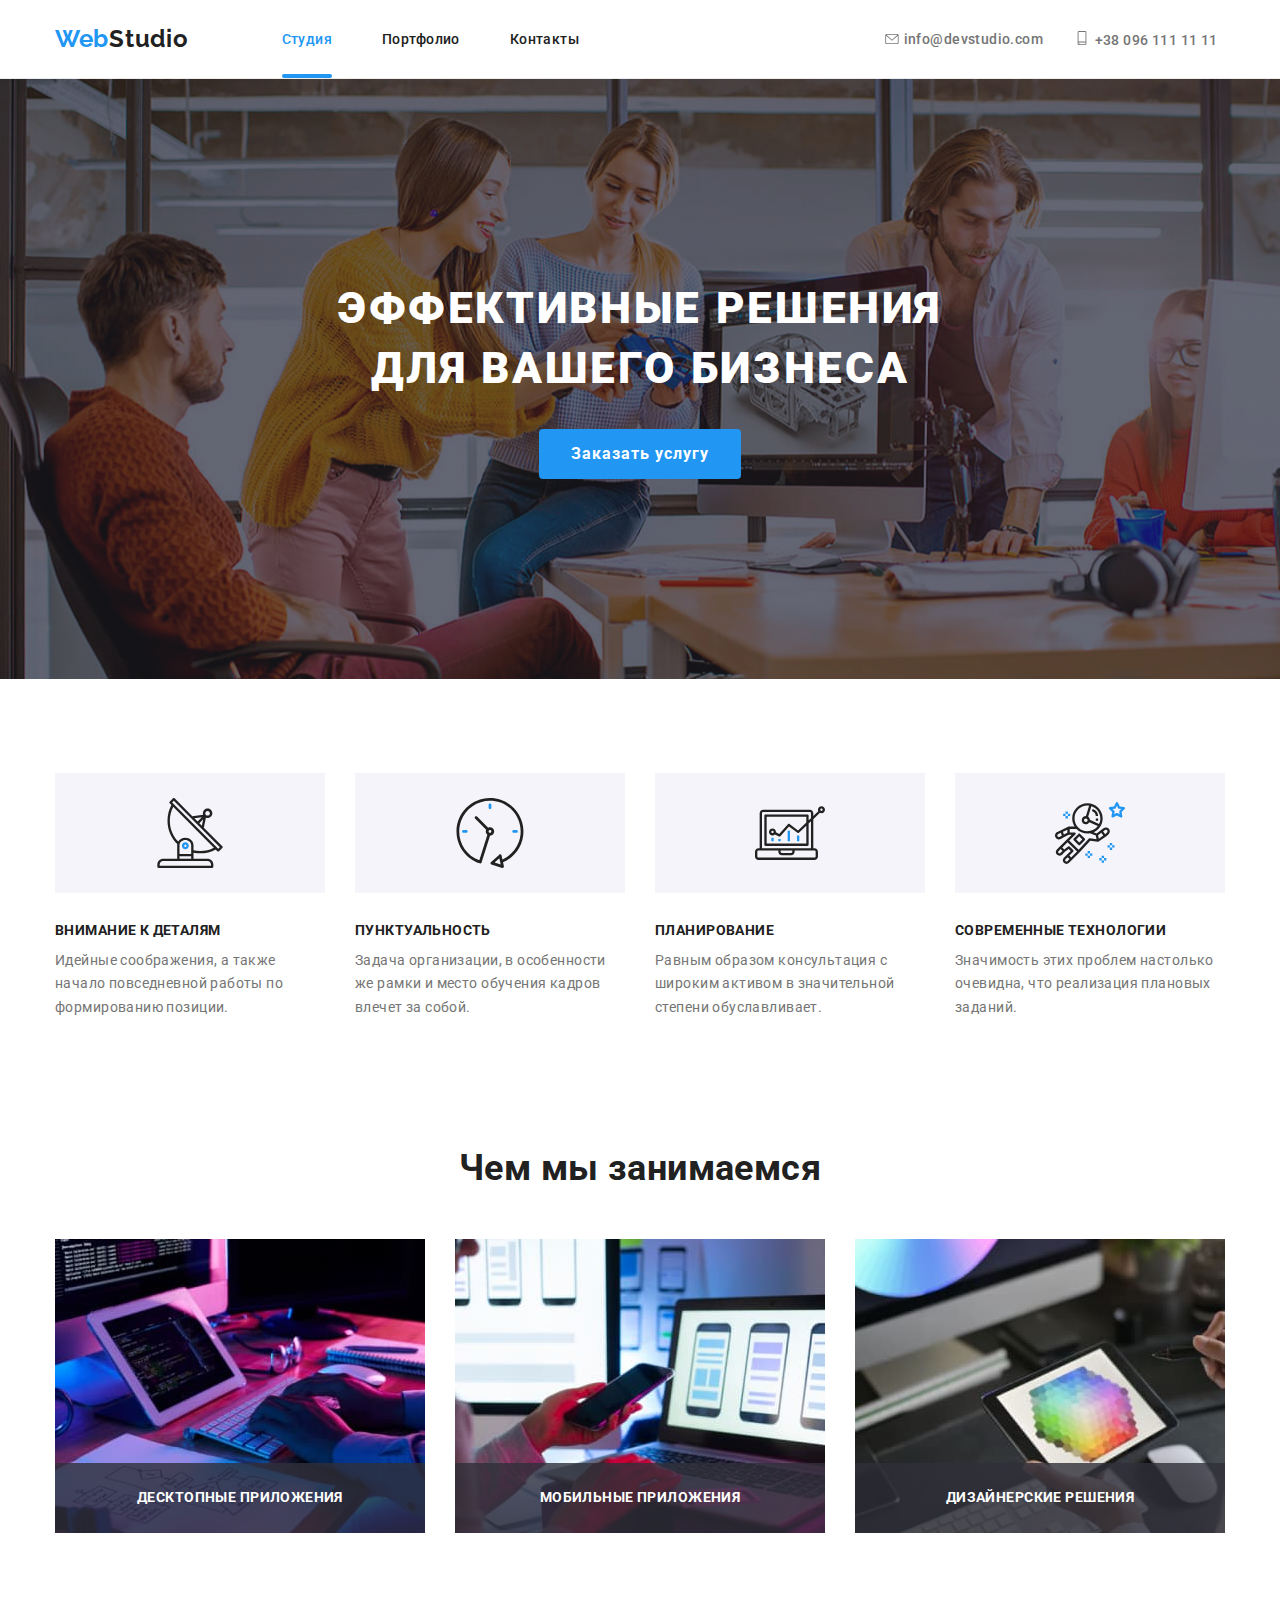
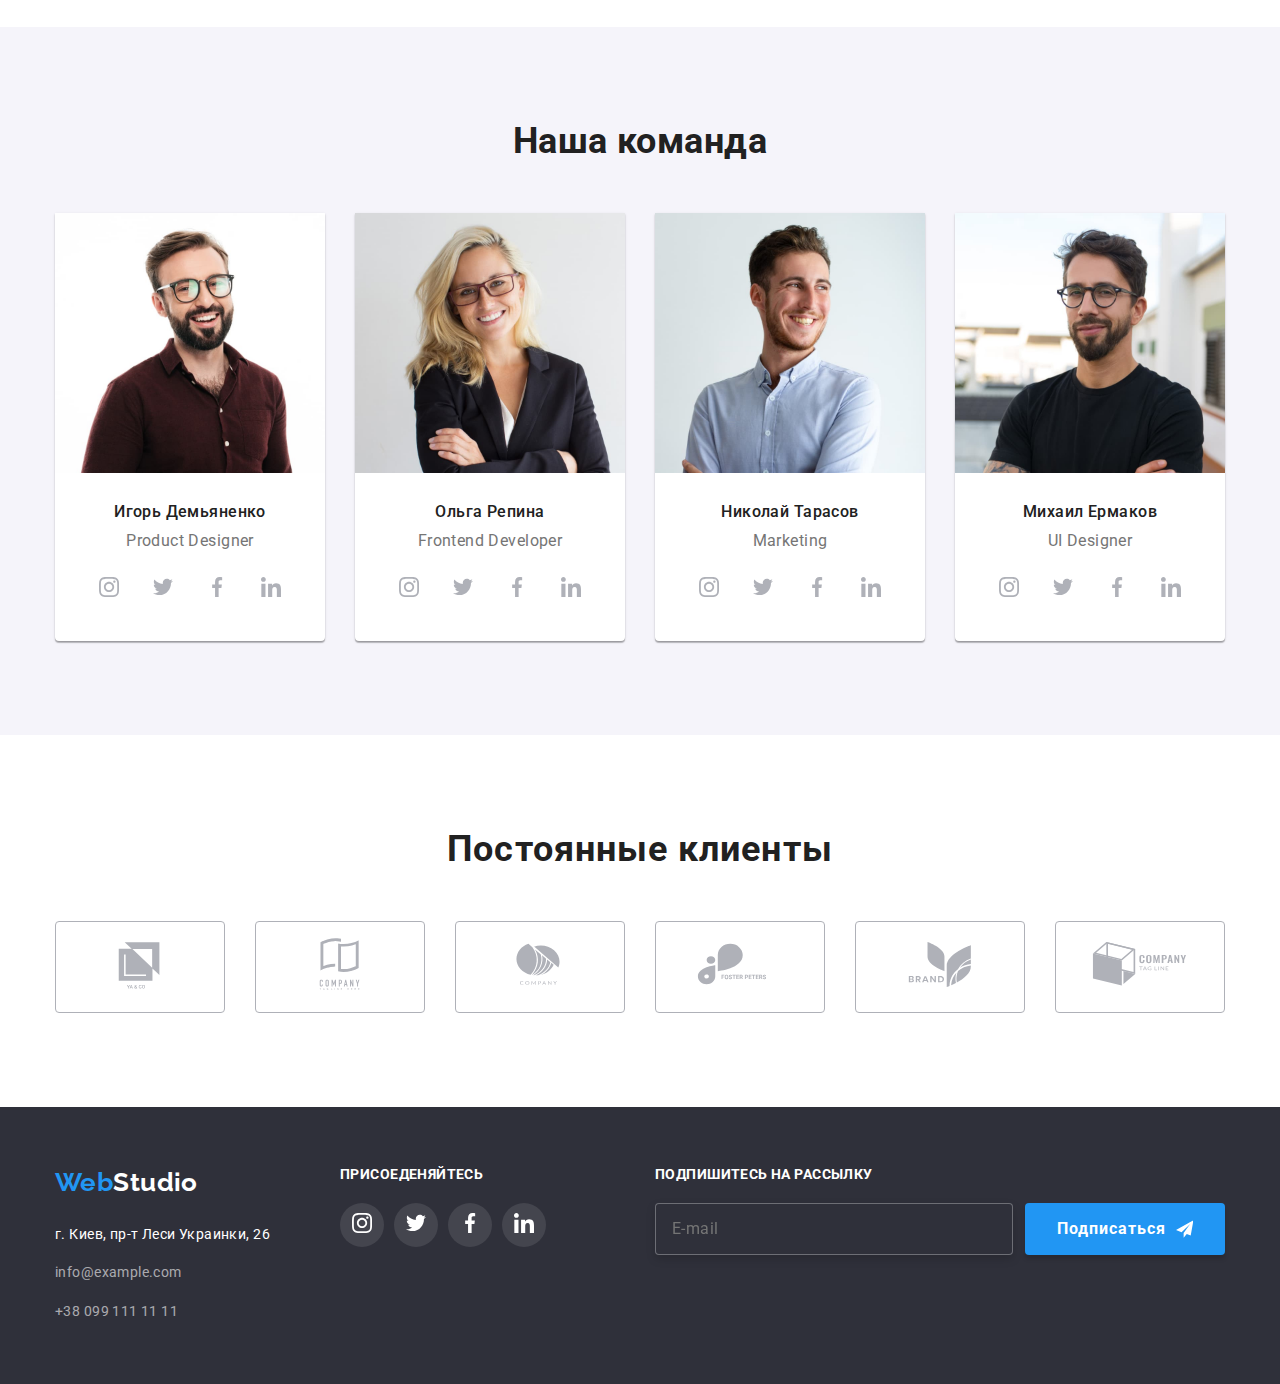
==== commit c5d051da: "-" ====
--- a/index.html
+++ b/index.html
@@ -138,19 +138,28 @@
 						<ul class="devices-list">
 							<li class="devices-list__photo">
 								<div class="devices-list__device-thumb">
-									<img class="img" src="./images/box_1.jpg" alt="коддинг" width="370" height="294">
+									<picture>
+										<source srcset="./images/box_1.jpg 1x, ./images/desktop-adaptive/devices-2x(1)-desktop.jpg 2x" media="(min-width: 1200px)">
+										<img class="img" src="./images/box_1.jpg" alt="коддинг" width="370" height="294">
+									</picture>
 									<div class="devices-list__overlay">Десктопные приложения</div>
 								</div>
 							</li>
 							<li class="devices-list__photo">
 								<div class="devices-list__device-thumb">
-									<img class="img" src="./images/box_2.jpg" alt="телефон" width="370" height="294">
+									<picture>
+										<source srcset="./images/box_2.jpg 1x, ./images/desktop-adaptive/devices-2x(2)-desktop.jpg 2x" media="(min-width: 1200px)">
+										<img class="img" src="./images/box_2.jpg" alt="телефон" width="370" height="294">
+									</picture>
 									<div class="devices-list__overlay">Мобильные приложения</div>
 								</div>
 							</li>
 							<li class="devices-list__photo">
 								<div class="devices-list__device-thumb">
-									<img class="img" src="./images/box_3.jpg" alt="палитра" width="370" height="294">
+									<picture>
+										<source srcset="./images/box_3.jpg 1x, ./images/desktop-adaptive/devices-2x(3)-desktop.jpg 2x" media="(min-width: 1200px)">
+										<img class="img" src="./images/box_3.jpg" alt="палитра" width="370" height="294">
+									</picture>
 									<div class="devices-list__overlay">Дизайнерские решения</div>
 								</div>
 							</li>
@@ -165,7 +174,10 @@
 				<h2 class="team-title">Наша команда</h2>
 				<ul class="team-list">
 					<li class="team-list__ihor worker">
-						<img class="team__img img" src="./images/people_1.jpg" alt="Игорь Демьяненко" >
+						<picture>
+							<source srcset="./images/people_1.jpg 1x, ./images/desktop-adaptive/team-2x(1)-desktop.jpg 2x" media="(min-width: 1200px)">
+							<img class="team__img img" src="./images/people_1.jpg" alt="Игорь Демьяненко" >
+						</picture>
 						<div class="team-list__div">
 							<p class="team-list__name">Игорь Демьяненко</p>
 							<p class="team-list__position">Product Designer</p>
@@ -203,7 +215,10 @@
 					</li>
 
 					<li class="team-list__olha worker">
-						<img class="team__img img" src="./images/people_2.jpg" alt="Ольга Репина">
+						<picture>
+							<source srcset="./images/people_2.jpg 1x, ./images/desktop-adaptive/team-2x(2)-desktop.jpg 2x" media="(min-width: 1200px)">
+							<img class="team__img img" src="./images/people_2.jpg" alt="Ольга Репина">
+						</picture>
 						<div class="team-list__div">
 							<p class="team-list__name">Ольга Репина</p>
 							<p class="team-list__position">Frontend Developer</p>
@@ -241,7 +256,10 @@
 					</li>
 
 					<li class="team-list__nikolai worker">
-						<img class="team__img img" src="./images/people_3.jpg" alt="Николай Тарасов">
+						<picture>
+							<source srcset="./images/people_3.jpg 1x, ./images/desktop-adaptive/team-2x(3)-desktop.jpg 2x" media="(min-width: 1200px)">
+							<img class="team__img img" src="./images/people_3.jpg" alt="Николай Тарасов">
+						</picture>
 						<div class="team-list__div">
 							<p class="team-list__name">Николай Тарасов</p>
 							<p class="team-list__position">Marketing</p>
@@ -279,7 +297,10 @@
 					</li>
 
 					<li class="team-list__mikhail worker">
-						<img class="team__img img" src="./images/people_4.jpg" alt="Михаил Ермаков">
+						<picture>
+							<source srcset="./images/people_4.jpg 1x, ./images/desktop-adaptive/team-2x(4)-desktop.jpg 2x" media="(min-width: 1200px)">
+							<img class="team__img img" src="./images/people_4.jpg" alt="Михаил Ермаков">
+						</picture>
 						<div class="team-list__div">
 							<p class="team-list__name">Михаил Ермаков</p>
 							<p class="team-list__position">UI Designer</p>
@@ -373,13 +394,16 @@
 	<footer class="footer">
 		<div class="container-footer">
 				<div class="footer-blocks">
-					<ul class="footer-block">
-						<li class="footer-block__li"><a href="#" class="footer-block__title"><span class="footer-block__span">Web</span>Studio</a></li>
-						<li class="footer-block__li"><address class="footer-block__address">г. Киев, пр-т Леси Украинки, 26</address></li>
-						<li class="footer-block__li"><a href="#" class="footer-block__email">info@example.com</a></li>
-						<li class="footer-block__li"><a href="#" class="footer-block__tel">+38 099 111 11 11</a></li>
-					</ul>
-	
+					<div class="address-block">
+						<a href="#" class="footer-block__title"><span class="footer-block__span">Web</span>Studio</a>
+					<address>
+						<ul class="footer-block">
+							<li class="footer-block__li"><a href="#" class="footer-block__address">г. Киев, пр-т Леси Украинки, 26</a></li>
+							<li class="footer-block__li"><a href="#" class="footer-block__email">info@example.com</a></li>
+							<li class="footer-block__li"><a href="#" class="footer-block__tel">+38 099 111 11 11</a></li>
+						</ul>
+					</address>
+					</div>
 					<div class="footer-block2">
 						<p class="footer-block2__text">Присоеденяйтесь</p>
 						<ul class="block2-list">
--- a/css/main.min.css
+++ b/css/main.min.css
@@ -1,2 +1,2 @@
-.header{border-bottom:1px solid #ececec;position:relative}.header-container{display:-webkit-box;display:-ms-flexbox;display:flex}.menu-container{-webkit-transition:opacity 250ms cubic-bezier(0.4, 0, 0.2, 1),-webkit-transform;transition:opacity 250ms cubic-bezier(0.4, 0, 0.2, 1),-webkit-transform;transition:transform,opacity 250ms cubic-bezier(0.4, 0, 0.2, 1);transition:transform,opacity 250ms cubic-bezier(0.4, 0, 0.2, 1),-webkit-transform}@media (max-width: 767px){.menu-container{width:100%;z-index:1;display:none;background-color:#fff;position:absolute;left:0;margin:0 auto;height:100vh;padding:48px 40px}.menu-container.is-open{display:block}}@media (min-width: 768px){.menu-container{display:-webkit-box;display:-ms-flexbox;display:flex}}.logo{color:#2196f3;font-weight:700;font-family:"Raleway",sans-serif;font-size:24px;letter-spacing:0.03em;line-height:1.19;margin-right:auto;display:-webkit-box;display:-ms-flexbox;display:flex;-webkit-box-align:center;-ms-flex-align:center;align-items:center;padding:24px 0}@media (min-width: 768px){.logo{margin-right:88px}}@media (min-width: 1200px){.logo{margin-right:93px}}.logo-span{color:#212121}@media (max-width: 767px){.header-nav{margin-bottom:200px}}@media (min-width: 768px){.header-nav{display:-webkit-box;display:-ms-flexbox;display:flex;-webkit-box-align:center;-ms-flex-align:center;align-items:center;margin-right:60px}}@media (min-width: 1200px){.header-nav{margin-right:305px}}@media (min-width: 768px){.header-list__nav{display:-webkit-box;display:-ms-flexbox;display:flex}}@media (max-width: 767px){.header-list__li:not(:last-child){margin-bottom:32px}}@media (min-width: 768px){.header-list__li:not(:last-child){margin-right:50px}}.header-list__item{font-weight:500;position:relative;color:#212121;display:block;-webkit-transition:background-color,fill,250ms cubic-bezier(0.4, 0, 0.2, 1);transition:background-color,fill,250ms cubic-bezier(0.4, 0, 0.2, 1)}.header-list__item:hover{color:#2196f3;background-color:#fff}.header-list__item:focus{background-color:#fff;color:#2196f3}@media (max-width: 767px){.header-list__item{font-size:40px}}@media (min-width: 768px){.header-list__item{padding:32px 0}}.current{color:#2196f3}@media (min-width: 768px){.current::after{content:"";position:absolute;bottom:0px;left:0;height:4px;width:100%;background-color:#2196f3;border-radius:2px;-webkit-transition:background-color,opacity 250ms cubic-bezier(0.4, 0, 0.2, 1);transition:background-color,opacity 250ms cubic-bezier(0.4, 0, 0.2, 1)}}@media (min-width: 768px){.header-contacts{margin-left:auto;margin-top:0;margin-bottom:0;display:-webkit-box;display:-ms-flexbox;display:flex;-webkit-box-orient:vertical;-webkit-box-direction:normal;-ms-flex-direction:column;flex-direction:column;-webkit-box-pack:center;-ms-flex-pack:center;justify-content:center}}@media (min-width: 1200px){.header-contacts{display:-webkit-box;display:-ms-flexbox;display:flex;-webkit-box-align:center;-ms-flex-align:center;align-items:center;-webkit-box-orient:horizontal;-webkit-box-direction:normal;-ms-flex-direction:row;flex-direction:row}}@media (max-width: 767px){.header-contacts__li:first-child{margin-bottom:32px}}@media (min-width: 1200px){.header-contacts__li:first-child{margin-right:30px}}@media (max-width: 1199px){.first{margin-bottom:10px}}@media (min-width: 1200px){.chosen{padding:30px 0}}@media (max-width: 767px){.chosen{font-size:34px;color:#2196f3}}@media (min-width: 768px) and (max-width: 1199px){.chosen{padding-top:20px}}@media (max-width: 480px){.chosen{font-size:8vw}}@media (max-width: 767px){.last{margin-bottom:64px}}@media (min-width: 1200px){.second{padding:30px 0}}@media (min-width: 768px) and (max-width: 1199px){.second{padding-bottom:20px}}.header-contacts__item{font-weight:500;color:#757575;-webkit-transition:background-color,fill,250ms cubic-bezier(0.4, 0, 0.2, 1);transition:background-color,fill,250ms cubic-bezier(0.4, 0, 0.2, 1)}.header-contacts__item:hover{color:#2196f3;background-color:#fff}.header-contacts__item:focus{background-color:#fff;color:#2196f3;-webkit-box-shadow:none;box-shadow:none}@media (max-width: 767px){.header-contacts__item{font-size:24px}}.header-soc{display:-webkit-box;display:-ms-flexbox;display:flex}@media (min-width: 768px){.header-soc{display:none}}@media (max-width: 480px){.header-soc{-ms-flex-wrap:wrap;flex-wrap:wrap}}.header-soc__li{padding:0 10px}.header-soc__li:not(:last-child){border-right:1px solid rgba(33,33,33,0.2)}.header-soc__li:first-child{padding-left:0}.header-soc__li:last-child{padding-right:0}@media (max-width: 480px){.header-soc__li{margin-bottom:10px;padding:0 10px}}.header-soc__item{font-size:18px;font-weight:500;color:#2196f3}.mail-icon{fill:currentColor}@media (max-width: 767px){.mail-icon{display:none}}.header-menu__button{position:absolute;top:21px;right:15px;background-color:#fff}.menu-button{z-index:10;margin:0;padding:10px 0;background-color:transparent;-webkit-transition:fill 250ms cubic-bezier(0.4, 0, 0.2, 1);transition:fill 250ms cubic-bezier(0.4, 0, 0.2, 1)}.menu-button:focus{fill:#2196f3}@media (min-width: 768px){.menu-button{display:none}}.menu-button .icon-cross{display:none}.menu-button.is-open .icon-cross{display:block}.menu-button.is-open .icon-menu{display:none}*{padding:0;margin:0;border:0}*,*:before,*:after{-webkit-box-sizing:border-box;box-sizing:border-box}nav,footer,header,aside{display:block}html,body{height:100%;width:100%;font-size:100%;line-height:1;font-size:14px;-ms-text-size-adjust:100%;-moz-text-size-adjust:100%;-webkit-text-size-adjust:100%}input,button,textarea{font-family:inherit}input::-ms-clear{display:none}button{cursor:pointer}button::-moz-focus-inner{padding:0;border:0}a,a:visited{text-decoration:none}a:hover{text-decoration:none}ul li{list-style:none}img{vertical-align:top}h1,h2,h3,h4,h5,h6{font-size:inherit;font-weight:400}.btn{background-color:#2196f3;color:#fff;font-size:16px;font-weight:700;line-height:1.87;letter-spacing:0.06em;padding:10px 29px;border-radius:4px}.img{display:block;max-width:100%;height:auto}.hero{max-width:1600px;height:400px;margin-left:auto;margin-right:auto;background-image:-webkit-gradient(linear, left top, right top, from(rgba(47,48,58,0.4)), to(rgba(47,48,58,0.4))),url(../../images/bg-main.jpg);background-image:linear-gradient(to right, rgba(47,48,58,0.4), rgba(47,48,58,0.4)),url(../../images/bg-main.jpg);background-repeat:no-repeat}@media (min-width: 1200px){.hero{height:600px}}@media (min-width: 768px) and (max-width: 1199px){.hero{max-width:768px;height:400px;background-image:url("../../images/tablet-main__bg.jpg")}}@media (max-width: 767px){.hero{max-width:480px;background-image:url("../../images/phone-main__bg.jpg")}}.hero__title{color:#fff;font-size:26px;text-transform:uppercase;font-weight:900;line-height:1.36;text-align:center;letter-spacing:0.06em;margin-bottom:30px}@media (min-width: 1200px){.hero__title{font-size:44px}}.hero__button{display:block;margin:0 auto}.section-hero{padding:118px 0}@media (min-width: 1200px){.section-hero{padding:200px 0}}.btn{background-color:#2196f3;color:#fff;font-size:16px;font-weight:700;line-height:1.87;letter-spacing:0.06em;padding:10px 32px;border-radius:4px}.benefits-benefits{padding-bottom:0}@media (min-width: 768px){.benefits-list{display:-webkit-box;display:-ms-flexbox;display:flex}}@media (min-width: 768px) and (max-width: 1199px){.benefits-list{display:-webkit-box;display:-ms-flexbox;display:flex;-ms-flex-wrap:wrap;flex-wrap:wrap}}@media (min-width: 768px) and (max-width: 1199px){.benefits-list__li{width:354px}.benefits-list__li:nth-child(odd){margin-right:30px}.benefits-list__li:nth-last-child(-n+2){margin-bottom:0}}@media (min-width: 1200px){.benefits-list__li{width:270px;height:251px;margin-bottom:0}.benefits-list__li:not(:last-child){margin-right:30px}}@media (min-width: 768px){.benefits-list__li{margin-bottom:30px}}@media (max-width: 767px){.benefits-list__li:not(:last-child){margin-bottom:30px}}.benefits-list__div{background-color:#f5f4fa;width:100%;height:120px;display:-webkit-box;display:-ms-flexbox;display:flex;-webkit-box-pack:center;-ms-flex-pack:center;justify-content:center;-webkit-box-align:center;-ms-flex-align:center;align-items:center;margin-bottom:30px}@media (min-width: 768px){.benefits-list__div{width:354px}}@media (min-width: 1200px){.benefits-list__div{width:270px}}.benefits-list__title{font-weight:700;text-transform:uppercase;line-height:1.14;margin-bottom:10px}@media (max-width: 767px){.benefits-list__title{text-align:center}}.benefits-list__text{color:#757575;line-height:1.71}.devices-section{padding-bottom:94px}@media (max-width: 1199px){.devices-section{display:none}}.devices-title{font-size:36px;font-weight:700;text-align:center;line-height:1.16}@media (min-width: 768px){.devices-title{margin-bottom:50px}}@media (min-width: 768px) and (max-width: 1199px){.devices-list{display:-webkit-box;display:-ms-flexbox;display:flex;-webkit-box-pack:justify;-ms-flex-pack:justify;justify-content:space-between}}@media (min-width: 1200px){.devices-list{display:-webkit-box;display:-ms-flexbox;display:flex}}.devices-list__photo:not(:last-child){margin-right:30px}.devices-list__device-thumb{position:relative}.devices-list__overlay{position:absolute;display:-webkit-box;display:-ms-flexbox;display:flex;-webkit-box-align:center;-ms-flex-align:center;align-items:center;-webkit-box-pack:center;-ms-flex-pack:center;justify-content:center;bottom:0;left:0;width:100%;height:70px;color:#fff;font-weight:700;font-size:14px;line-height:1.14;text-align:center;letter-spacing:0.03em;text-transform:uppercase;background:rgba(47,48,58,0.8)}.team{background-color:#f5f4fa}.team-title{font-size:28px;font-weight:700;text-align:center;line-height:1.16;margin-bottom:30px}@media (min-width: 1200px){.team-title{margin-bottom:50px}}@media (min-width: 1200px){.team-title{font-size:36px}}.team-list{text-align:center}.team-list>.worker{background:#fff;-webkit-box-shadow:0px 1px 3px rgba(0,0,0,0.12),0px 1px 1px rgba(0,0,0,0.14),0px 2px 1px rgba(0,0,0,0.2);box-shadow:0px 1px 3px rgba(0,0,0,0.12),0px 1px 1px rgba(0,0,0,0.14),0px 2px 1px rgba(0,0,0,0.2);border-radius:0px 0px 4px 4px}@media (min-width: 768px){.team-list{display:-webkit-box;display:-ms-flexbox;display:flex;-ms-flex-wrap:wrap;flex-wrap:wrap}}@media (max-width: 1199px){.worker:not(:last-child){margin-bottom:30px}}@media (min-width: 768px){.worker:not(:last-child){margin-right:30px}}@media (min-width: 768px){.worker{width:354px}.worker:nth-last-child(-n+2){margin-bottom:0}}@media (min-width: 768px) and (max-width: 1199px){.worker:nth-child(even){margin-right:0}}@media (min-width: 1200px){.worker{width:270px;margin-bottom:0}}.team-list__div{padding-top:30px}.team-list__name{font-weight:500;font-size:16px;line-height:1.18;margin-bottom:10px}.team-list__position{font-size:16px;color:#757575;line-height:1.18;margin-bottom:16px}.team-soc{display:-webkit-box;display:-ms-flexbox;display:flex;-webkit-box-pack:center;-ms-flex-pack:center;justify-content:center;padding-bottom:30px}.team-soc__li:not(:last-child){margin-right:10px}.team-soc__team{border-radius:50%;width:44px;height:44px;background:#fff;fill:#afb1b8;-webkit-transition:background-color,fill,250ms cubic-bezier(0.4, 0, 0.2, 1);transition:background-color,fill,250ms cubic-bezier(0.4, 0, 0.2, 1)}.team-soc__team:hover{background-color:#2196f3;fill:#fff}.team-soc__team:focus{background-color:#2196f3;fill:#fff}.clients-title{font-weight:700;font-size:28px;line-height:1.16;text-align:center;letter-spacing:0.03em;margin-bottom:30px}@media (min-width: 1200px){.clients-title{font-size:36px;margin-bottom:50px}}.clients-list{display:-webkit-box;display:-ms-flexbox;display:flex;-webkit-box-pack:center;-ms-flex-pack:center;justify-content:center;-ms-flex-wrap:wrap;flex-wrap:wrap}@media (max-width: 767px){.clients-list{-ms-flex-preferred-size:50%;flex-basis:50%}}@media (min-width: 768px) and (max-width: 1199px){.clients-list{-ms-flex-preferred-size:33.3333%;flex-basis:33.3333%}}.clients-list__li{margin-right:30px;margin-bottom:30px}@media (max-width: 767px){.clients-list__li:nth-child(even){margin-right:0}.clients-list__li:nth-last-child(-n+2){margin-bottom:0}}@media (min-width: 768px) and (max-width: 1199px){.clients-list__li:nth-last-child(-n+3){margin-bottom:0}.clients-list__li:nth-child(3n+3){margin-right:0}}@media (min-width: 1200px){.clients-list__li:not(:last-child){margin-right:30px;margin-bottom:0}.clients-list__li:last-child{margin-bottom:0;margin-right:0}}@media (max-width: 479px){.clients-list__li{margin-right:0}.clients-list__li:nth-child(5){margin-bottom:30px}}.clients-list__li:focus,.clients-list__li :hover{background-color:#fff;fill:#2196f3;border:1px solid #2196f3;-webkit-box-shadow:none;box-shadow:none}.clients-list__btn{border:1px solid #afb1b8;border-radius:4px;width:210px;height:92px;background-color:#fff;fill:#afb1b8;-webkit-transition:border,fill,250ms cubic-bezier(0.4, 0, 0.2, 1);transition:border,fill,250ms cubic-bezier(0.4, 0, 0.2, 1)}.clients-list__btn:focus,.clients-list__btn :hover{background-color:#fff;fill:#2196f3;border:1px solid #2196f3;-webkit-box-shadow:none;box-shadow:none}@media (min-width: 768px){.clients-list__btn{width:226px}}@media (min-width: 1200px){.clients-list__btn{width:170px}}.clients-list__svg:hover{border:none}.footer{background-color:#2f303a}@media (min-width: 768px){.footer{padding:60px 0}}.container-footer{margin:0 auto;padding:0px 15px}@media (max-width: 1199px){.container-footer{text-align:center}}@media (max-width: 767px){.container-footer{padding:60px 15px}}@media (min-width: 768px){.container-footer{display:-webkit-box;display:-ms-flexbox;display:flex;-webkit-box-align:baseline;-ms-flex-align:baseline;align-items:baseline;-ms-flex-wrap:wrap;flex-wrap:wrap;max-width:768px}}@media (min-width: 1200px){.container-footer{max-width:1200px}}@media (min-width: 768px) and (max-width: 1199px){.footer-blocks{display:-webkit-box;display:-ms-flexbox;display:flex;padding:0px 89px 0px 76px}}@media (max-width: 1199px){.footer-blocks{margin-bottom:60px}}@media (min-width: 1200px){.footer-blocks{display:-webkit-box;display:-ms-flexbox;display:flex;margin-right:auto}}@media (min-width: 768px) and (max-width: 1199px){.footer-block{margin-right:165px}}@media (min-width: 1200px){.footer-block{margin-right:70px;margin-bottom:0}}@media (max-width: 767px){.footer-block{margin-bottom:60px}}.footer-block__title{font-family:"Raleway",sans-serif;font-weight:700;font-size:24px;color:#fff;line-height:1.19;margin-bottom:20px}.footer-block__title:focus{background-color:#2f303a}@media (min-width: 1200px){.footer-block__title{font-size:26px}}.footer-block__span{color:#2196f3}.footer-block__address{font-style:normal;color:#fff;line-height:1.71;margin-bottom:8px;margin-top:20px}@media (min-width: 1200px){.footer-block__address{margin-top:25px}}.footer-block__email{margin-bottom:8px}.footer-block__email,.footer-block__tel{color:rgba(255,255,255,0.6);line-height:1.71;display:block;-webkit-transition:background-color,color,250ms cubic-bezier(0.4, 0, 0.2, 1);transition:background-color,color,250ms cubic-bezier(0.4, 0, 0.2, 1)}.footer-block__email:hover,.footer-block__tel:hover{color:#2196f3;background-color:#2f303a}.footer-block__email:focus,.footer-block__tel:focus{color:#2196f3;background-color:#2f303a}@media (min-width: 768px){.footer-block__email,.footer-block__tel{margin-top:8px}}@media (min-width: 1200px){.footer-block__email,.footer-block__tel{margin-top:15px}}@media (min-width: 1200px){.footer-block2{margin-right:auto}}.footer-block2__text{text-transform:uppercase;font-weight:700;font-size:14px;line-height:1.14;letter-spacing:0.03em;color:#fff;margin-bottom:20px}.block2-list{display:-webkit-box;display:-ms-flexbox;display:flex;-webkit-box-pack:center;-ms-flex-pack:center;justify-content:center}.block2-list__li:not(:last-child){margin-right:10px}.block2-list__soc{border-radius:50%;width:44px;height:44px;background:rgba(255,255,255,0.1);-webkit-transition:background-color,color,250ms cubic-bezier(0.4, 0, 0.2, 1);transition:background-color,color,250ms cubic-bezier(0.4, 0, 0.2, 1)}.block2-list__soc:hover{background-color:#2196f3}.block2-list__soc:focus{background-color:#2196f3}.block2-list__svg{fill:#fff}@media (min-width: 768px) and (max-width: 1199px){.footer-block3{margin:0 auto}}.footer-block3__text{font-weight:700;line-height:1.14;letter-spacing:0.03em;text-transform:uppercase;color:#fff;margin-bottom:20px}.footer-block3__form{display:-webkit-box;display:-ms-flexbox;display:flex;-webkit-box-orient:vertical;-webkit-box-direction:normal;-ms-flex-direction:column;flex-direction:column}@media (min-width: 1200px){.footer-block3__form{-webkit-box-orient:horizontal;-webkit-box-direction:normal;-ms-flex-direction:row;flex-direction:row}}.footer-block3__form input{padding:15px 0px 15px 16px;font-size:16px;line-height:1.25;letter-spacing:0.03em;color:rgba(255,255,255,0.6)}@media (max-width: 1199px){.footer-block3__form input{margin-bottom:20px}}.footer-block3__input{display:block;width:100%;margin:0 auto;border:1px solid rgba(255,255,255,0.3);-webkit-filter:drop-shadow(0px 4px 4px rgba(0,0,0,0.15));filter:drop-shadow(0px 4px 4px rgba(0,0,0,0.15));border-radius:4px;background:#2f303a}.footer-block3__input:focus{background:#2f303a}@media (min-width: 480px){.footer-block3__input{width:450px}}@media (min-width: 1200px){.footer-block3__input{width:358px;margin-right:12px}}.footer-btn{-webkit-box-shadow:0px 4px 4px rgba(0,0,0,0.15);box-shadow:0px 4px 4px rgba(0,0,0,0.15);display:-webkit-box;display:-ms-flexbox;display:flex;margin:0 auto;-webkit-box-align:center;-ms-flex-align:center;align-items:center;text-align:center;width:200px}.footer-block3__btnicon{width:24px;height:24px;margin-left:10px}.backdrop{position:fixed;width:100%;height:100%;top:0;left:0;z-index:15;background:rgba(0,0,0,0.2);-webkit-transition:opacity 250ms cubic-bezier(0.4, 0, 0.2, 1),-webkit-transform;transition:opacity 250ms cubic-bezier(0.4, 0, 0.2, 1),-webkit-transform;transition:transform,opacity 250ms cubic-bezier(0.4, 0, 0.2, 1);transition:transform,opacity 250ms cubic-bezier(0.4, 0, 0.2, 1),-webkit-transform}.backdrop.is-hidden{opacity:0;pointer-events:none}.modal{display:block;position:relative;top:50%;left:50%;width:450px;height:609px;-webkit-transform:translate(-50%, -50%) scale(1);transform:translate(-50%, -50%) scale(1);background-color:#fff;border-radius:4px;padding:40px;-webkit-transition:-webkit-transform 250ms cubic-bezier(0.4, 0, 0.2, 1);transition:-webkit-transform 250ms cubic-bezier(0.4, 0, 0.2, 1);transition:transform 250ms cubic-bezier(0.4, 0, 0.2, 1);transition:transform 250ms cubic-bezier(0.4, 0, 0.2, 1), -webkit-transform 250ms cubic-bezier(0.4, 0, 0.2, 1)}@media (min-width: 1200px){.modal{width:528px;height:581px}}.modal__button{position:absolute;display:block;width:30px;height:30px;border-radius:50%;background-color:#fff;border:1px solid rgba(0,0,0,0.1);top:8px;right:8px}.modal__button:focus{fill:#2196f3;-webkit-box-shadow:none;box-shadow:none}.modal-container__title{font-weight:700;font-size:20px;line-height:1.15;text-align:center;letter-spacing:0.03em;color:#212121;margin-bottom:12px}.modal-form__name{display:block;color:#757575;position:relative;font-size:12px;line-height:1.16;letter-spacing:0.01em;margin-bottom:10px;-webkit-transition:outline,background-color 250ms cubic-bezier(0.4, 0, 0.2, 1);transition:outline,background-color 250ms cubic-bezier(0.4, 0, 0.2, 1)}.modal-form__input{width:100%;height:40px;border:1px solid rgba(33,33,33,0.2);border-radius:4px;margin-top:4px;color:#212121;padding-left:42px;-webkit-transition:outline,border-color 250ms cubic-bezier(0.4, 0, 0.2, 1);transition:outline,border-color 250ms cubic-bezier(0.4, 0, 0.2, 1)}.modal-form__input:focus{background-color:#fff;outline:1px solid #2196f3;border:none}.modal-form__icon{width:18px;height:18px;position:absolute;top:50%;left:12px;display:inline-block;fill:#212121;-webkit-transition:fill 250ms cubic-bezier(0.4, 0, 0.2, 1);transition:fill 250ms cubic-bezier(0.4, 0, 0.2, 1)}.modal-form__input:focus ~ .modal-form__icon{fill:#2196f3}.last-field{margin-bottom:20px;line-height:1.14;letter-spacing:0.01em}.modal-form__textarea{width:100%;height:40px;border:1px solid rgba(33,33,33,0.2);border-radius:4px;margin-top:4px;padding:12px 16px;resize:none;height:120px;color:#212121;-webkit-transition:background-color,outline 250ms cubic-bezier(0.4, 0, 0.2, 1);transition:background-color,outline 250ms cubic-bezier(0.4, 0, 0.2, 1)}.modal-form__textarea:focus{background-color:#fff;outline:1px solid #2196f3;border:none}@media (min-width: 1200px){.modal-form__textarea{width:448px}}.agree{display:inline-block;line-height:1.71;letter-spacing:0.03em;color:#757575;margin-bottom:30px;position:relative;left:50%;-webkit-transform:translate(-50%, 0);transform:translate(-50%, 0)}@media (max-width: 1199px){.agree{font-size:12px}}.agree__checkbox{-moz-appearance:none;-webkit-appearance:none;appearance:none}.agree__checkbox-icon{display:inline-block;width:15px;height:15px;border:2px solid #212121;border-radius:2px;position:relative;top:2px;margin-right:5px;-webkit-transition:background-color 250ms cubic-bezier(0.4, 0, 0.2, 1);transition:background-color 250ms cubic-bezier(0.4, 0, 0.2, 1)}@media (min-width: 1200px){.agree__checkbox-icon{margin-right:8px}}.agree__checkbox:checked+.agree__checkbox-icon{border-color:#2196f3;background-color:#2196f3;background-image:url("../images/agree.svg");background-size:contain;background-origin:border-box;background-repeat:no-repeat}.agree__checkbox:focus+.agree__checkbox-icon{border-color:#2196f3}.agree__span{color:#2196f3;text-decoration:underline}.agree__span:focus{background:#fff;-webkit-box-shadow:none;box-shadow:none}.modal-btn{display:block;margin:0 auto;background-color:#2196f3;color:#fff;font-size:16px;font-weight:700;line-height:1.87;letter-spacing:0.06em;border-radius:4px;padding:10px 55px;-webkit-box-shadow:0px 4px 4px rgba(0,0,0,0.15);box-shadow:0px 4px 4px rgba(0,0,0,0.15)}.filter{margin-bottom:40px}@media (min-width: 768px){.filter{margin-bottom:30px;text-align:center}}@media (min-width: 1200px){.filter{margin-bottom:50px}}.filter__li{margin-left:8px}.filter__li:first-child{margin-left:0}.filter__li:nth-child(-n+3){margin-bottom:15px}.filter__item{padding:6px 22px;-webkit-transition:background-color,color,250ms cubic-bezier(0.4, 0, 0.2, 1),-webkit-box-shadow;transition:background-color,color,250ms cubic-bezier(0.4, 0, 0.2, 1),-webkit-box-shadow;transition:background-color,color,box-shadow,250ms cubic-bezier(0.4, 0, 0.2, 1);transition:background-color,color,box-shadow,250ms cubic-bezier(0.4, 0, 0.2, 1),-webkit-box-shadow}.filter__li,.filter__item{font-size:16px;line-height:1.7;font-weight:500;background-color:#f5f4fa;display:inline-block;border-radius:4px;-webkit-transition:background-color,color,250ms cubic-bezier(0.4, 0, 0.2, 1),-webkit-box-shadow;transition:background-color,color,250ms cubic-bezier(0.4, 0, 0.2, 1),-webkit-box-shadow;transition:background-color,color,box-shadow,250ms cubic-bezier(0.4, 0, 0.2, 1);transition:background-color,color,box-shadow,250ms cubic-bezier(0.4, 0, 0.2, 1),-webkit-box-shadow}.filter__li:hover,.filter__li :focus,.filter__item:hover,.filter__item :focus{background-color:#2196f3;color:#fff;-webkit-box-shadow:0px 3px 1px rgba(0,0,0,0.1),0px 1px 2px rgba(0,0,0,0.08),0px 2px 2px rgba(0,0,0,0.12);box-shadow:0px 3px 1px rgba(0,0,0,0.1),0px 1px 2px rgba(0,0,0,0.08),0px 2px 2px rgba(0,0,0,0.12)}.active{background-color:#2196f3;color:#fff;-webkit-box-shadow:0px 3px 1px rgba(0,0,0,0.1),0px 1px 2px rgba(0,0,0,0.08),0px 2px 2px rgba(0,0,0,0.12);box-shadow:0px 3px 1px rgba(0,0,0,0.1),0px 1px 2px rgba(0,0,0,0.08),0px 2px 2px rgba(0,0,0,0.12)}@media (min-width: 768px){.shop-list{display:-webkit-box;display:-ms-flexbox;display:flex;-ms-flex-wrap:wrap;flex-wrap:wrap;margin-left:calc(-1 * 30px);margin-top:calc(-1 * 30px)}}.shop-list__li{margin-bottom:30px;color:#eee;position:relative;overflow:hidden;width:100%;-webkit-transition:opacity 250ms cubic-bezier(0.4, 0, 0.2, 1),-webkit-box-shadow 250ms cubic-bezier(0.4, 0, 0.2, 1);transition:opacity 250ms cubic-bezier(0.4, 0, 0.2, 1),-webkit-box-shadow 250ms cubic-bezier(0.4, 0, 0.2, 1);transition:box-shadow 250ms cubic-bezier(0.4, 0, 0.2, 1),opacity 250ms cubic-bezier(0.4, 0, 0.2, 1);transition:box-shadow 250ms cubic-bezier(0.4, 0, 0.2, 1),opacity 250ms cubic-bezier(0.4, 0, 0.2, 1),-webkit-box-shadow 250ms cubic-bezier(0.4, 0, 0.2, 1)}.shop-list__li:hover{-webkit-box-shadow:0px 1px 1px rgba(0,0,0,0.12),0px 4px 4px rgba(0,0,0,0.06),1px 4px 6px rgba(0,0,0,0.16);box-shadow:0px 1px 1px rgba(0,0,0,0.12),0px 4px 4px rgba(0,0,0,0.06),1px 4px 6px rgba(0,0,0,0.16)}.shop-list__li:focus{background-color:#fff}@media (min-width: 768px){.shop-list__li{margin-left:30px;margin-top:30px;width:354px;height:440px}.shop-list__li:last-child{margin-bottom:0}}@media (min-width: 1200px){.shop-list__li{width:calc((100% - 90px) / 3);width:370px;height:404px}}.shop-list__item{display:block}.shop-list__item:focus{-webkit-box-shadow:0px 1px 1px rgba(0,0,0,0.12),0px 4px 4px rgba(0,0,0,0.06),1px 4px 6px rgba(0,0,0,0.16);box-shadow:0px 1px 1px rgba(0,0,0,0.12),0px 4px 4px rgba(0,0,0,0.06),1px 4px 6px rgba(0,0,0,0.16)}.shop-thumb{position:relative;overflow:hidden}.shop-thumb__hover{margin:0;padding:63px 24px;position:absolute;top:0;left:0;width:100%;height:100%;font-size:18px;line-height:1.56;letter-spacing:0.03em;color:#fff;background-color:rgba(33,150,243,0.9);-webkit-transform:translateY(100%);transform:translateY(100%);-webkit-transition:opacity 250ms cubic-bezier(0.4, 0, 0.2, 1),-webkit-transform 250ms cubic-bezier(0.4, 0, 0.2, 1);transition:opacity 250ms cubic-bezier(0.4, 0, 0.2, 1),-webkit-transform 250ms cubic-bezier(0.4, 0, 0.2, 1);transition:opacity 250ms cubic-bezier(0.4, 0, 0.2, 1),transform 250ms cubic-bezier(0.4, 0, 0.2, 1);transition:opacity 250ms cubic-bezier(0.4, 0, 0.2, 1),transform 250ms cubic-bezier(0.4, 0, 0.2, 1),-webkit-transform 250ms cubic-bezier(0.4, 0, 0.2, 1);opacity:0}.shop-list__item:hover .shop-thumb__hover{opacity:1;-webkit-transform:translateY(0);transform:translateY(0)}.shop-list__item:focus .shop-thumb__hover{opacity:1;-webkit-transform:translateY(0);transform:translateY(0)}.shop-thumb__img{display:block;max-width:100%;width:100%}.item-div{padding:20px;border-right:1px solid #eee;border-bottom:1px solid #eee;border-left:1px solid #eee}.item-div__title{font-size:18px;font-weight:700;line-height:2;color:#212121;letter-spacing:0.06em;margin-bottom:4px}.item-div__text{font-size:16px;line-height:1.9;color:#757575;line-height:1.87}body{font-family:"Roboto",sans-serif;color:#212121;font-size:14px;letter-spacing:0.03em}.color{background-color:#f5f4fa}.container{padding:0 15px;margin:0 auto}@media (min-width: 480px){.container{width:480px}}@media (min-width: 768px){.container{width:768px}}@media (min-width: 1200px){.container{width:1200px}}.section{padding:60px 0}@media (min-width: 1200px){.section{padding:94px 0}}
+.header{border-bottom:1px solid #ececec;position:relative}.header-container{display:-webkit-box;display:-ms-flexbox;display:flex}.menu-container{-webkit-transition:opacity 250ms cubic-bezier(0.4, 0, 0.2, 1),-webkit-transform;transition:opacity 250ms cubic-bezier(0.4, 0, 0.2, 1),-webkit-transform;transition:transform,opacity 250ms cubic-bezier(0.4, 0, 0.2, 1);transition:transform,opacity 250ms cubic-bezier(0.4, 0, 0.2, 1),-webkit-transform}@media (max-width: 767px){.menu-container{margin:0 auto;width:100%;height:100vh;z-index:1;display:none;background-color:#fff;position:fixed;left:0;padding:48px 40px}.menu-container.is-open{display:-webkit-box;display:-ms-flexbox;display:flex;-webkit-box-orient:vertical;-webkit-box-direction:normal;-ms-flex-direction:column;flex-direction:column}}@media (min-width: 768px){.menu-container{display:-webkit-box;display:-ms-flexbox;display:flex}}.logo{color:#2196f3;font-weight:700;font-family:"Raleway",sans-serif;font-size:24px;letter-spacing:0.03em;line-height:1.19;margin-right:auto;display:-webkit-box;display:-ms-flexbox;display:flex;-webkit-box-align:center;-ms-flex-align:center;align-items:center;padding:24px 0}@media (min-width: 768px){.logo{margin-right:88px}}@media (min-width: 1200px){.logo{margin-right:93px}}.logo-span{color:#212121}@media (max-width: 767px){.header-nav{-webkit-box-flex:1;-ms-flex-positive:1;flex-grow:1}}@media (min-width: 768px){.header-nav{display:-webkit-box;display:-ms-flexbox;display:flex;-webkit-box-align:center;-ms-flex-align:center;align-items:center;margin-right:60px}}@media (min-width: 1200px){.header-nav{margin-right:305px}}@media (min-width: 768px){.header-list__nav{display:-webkit-box;display:-ms-flexbox;display:flex}}@media (max-width: 767px){.header-list__li:not(:last-child){margin-bottom:32px}}@media (min-width: 768px){.header-list__li:not(:last-child){margin-right:50px}}.header-list__item{font-weight:500;position:relative;color:#212121;display:block;-webkit-transition:background-color,fill,250ms cubic-bezier(0.4, 0, 0.2, 1);transition:background-color,fill,250ms cubic-bezier(0.4, 0, 0.2, 1)}.header-list__item:hover{color:#2196f3;background-color:#fff}.header-list__item:focus{background-color:#fff;color:#2196f3}@media (max-width: 767px){.header-list__item{font-size:40px}}@media (min-width: 768px){.header-list__item{padding:32px 0}}.current{color:#2196f3}@media (min-width: 768px){.current::after{content:"";position:absolute;bottom:0px;left:0;height:4px;width:100%;background-color:#2196f3;border-radius:2px;-webkit-transition:background-color,opacity 250ms cubic-bezier(0.4, 0, 0.2, 1);transition:background-color,opacity 250ms cubic-bezier(0.4, 0, 0.2, 1)}}@media (min-width: 768px){.header-contacts{margin-left:auto;margin-top:0;margin-bottom:0;display:-webkit-box;display:-ms-flexbox;display:flex;-webkit-box-orient:vertical;-webkit-box-direction:normal;-ms-flex-direction:column;flex-direction:column;-webkit-box-pack:center;-ms-flex-pack:center;justify-content:center}}@media (min-width: 1200px){.header-contacts{display:-webkit-box;display:-ms-flexbox;display:flex;-webkit-box-align:center;-ms-flex-align:center;align-items:center;-webkit-box-orient:horizontal;-webkit-box-direction:normal;-ms-flex-direction:row;flex-direction:row}}@media (max-width: 767px){.header-contacts__li:first-child{margin-bottom:32px}}@media (min-width: 1200px){.header-contacts__li:first-child{margin-right:30px}}.header-contacts__item{font-weight:500;color:#757575;-webkit-transition:background-color,fill,250ms cubic-bezier(0.4, 0, 0.2, 1);transition:background-color,fill,250ms cubic-bezier(0.4, 0, 0.2, 1)}.header-contacts__item:hover{color:#2196f3;background-color:#fff}.header-contacts__item:focus{background-color:#fff;color:#2196f3;-webkit-box-shadow:none;box-shadow:none}@media (max-width: 767px){.header-contacts__item{font-size:24px}}@media (max-width: 1199px){.first{margin-bottom:10px}}@media (min-width: 1200px){.chosen{padding:32px 0}}@media (min-width: 768px) and (max-width: 1199px){.chosen{padding-top:20px}}@media (max-width: 767px){.chosen{font-size:34px;color:#2196f3}}@media (max-width: 480px){.chosen{font-size:8vw}}@media (max-width: 767px){.last{margin-bottom:64px}}@media (min-width: 1200px){.second{padding:30px 0}}@media (min-width: 768px) and (max-width: 1199px){.second{padding-bottom:20px}}.header-soc{display:-webkit-box;display:-ms-flexbox;display:flex}@media (min-width: 768px){.header-soc{display:none}}@media (max-width: 480px){.header-soc{-ms-flex-wrap:wrap;flex-wrap:wrap}}.header-soc__li{padding:0 10px}.header-soc__li:not(:last-child){border-right:1px solid rgba(33,33,33,0.2)}.header-soc__li:first-child{padding-left:0}.header-soc__li:last-child{padding-right:0}@media (max-width: 480px){.header-soc__li{margin-bottom:10px;padding:0 10px}}.header-soc__item{font-size:18px;font-weight:500;color:#2196f3}.mail-icon{fill:currentColor}@media (max-width: 767px){.mail-icon{display:none}}.header-menu__button{position:absolute;top:21px;right:15px;background-color:#fff}.menu-button{z-index:10;margin:0;padding:10px 0;background-color:transparent;-webkit-transition:fill 250ms cubic-bezier(0.4, 0, 0.2, 1);transition:fill 250ms cubic-bezier(0.4, 0, 0.2, 1)}.menu-button:focus{fill:#2196f3}@media (min-width: 768px){.menu-button{display:none}}.menu-button .icon-cross{display:none}.menu-button.is-open .icon-cross{display:block}.menu-button.is-open .icon-menu{display:none}*{padding:0;margin:0;border:0}*,*:before,*:after{-webkit-box-sizing:border-box;box-sizing:border-box}nav,footer,header,aside{display:block}html,body{height:100%;width:100%;font-size:100%;line-height:1;font-size:14px;-ms-text-size-adjust:100%;-moz-text-size-adjust:100%;-webkit-text-size-adjust:100%}input,button,textarea{font-family:inherit}input::-ms-clear{display:none}button{cursor:pointer}button::-moz-focus-inner{padding:0;border:0}a,a:visited{text-decoration:none}a:hover{text-decoration:none}ul li{list-style:none}img{vertical-align:top}h1,h2,h3,h4,h5,h6{font-size:inherit;font-weight:400}.btn{background-color:#2196f3;color:#fff;font-size:16px;font-weight:700;line-height:1.87;letter-spacing:0.06em;padding:10px 29px;border-radius:4px}.img{display:block;max-width:100%;height:auto}.hero{max-width:1600px;margin-left:auto;margin-right:auto;background-image:-webkit-gradient(linear, left top, right top, from(rgba(47,48,58,0.4)), to(rgba(47,48,58,0.4))),url("../images/bg-main.jpg");background-image:linear-gradient(to right, rgba(47,48,58,0.4), rgba(47,48,58,0.4)),url("../images/bg-main.jpg");background-repeat:no-repeat}@media (min-width: 768px) and (max-width: 1199px){.hero{background-image:-webkit-gradient(linear, left top, right top, from(rgba(47,48,58,0.4)), to(rgba(47,48,58,0.4))),url("../images/bg-main.jpg");background-image:linear-gradient(to right, rgba(47,48,58,0.4), rgba(47,48,58,0.4)),url("../images/bg-main.jpg")}}@media (max-width: 479px){.hero{background-image:-webkit-gradient(linear, left top, right top, from(rgba(47,48,58,0.4)), to(rgba(47,48,58,0.4))),url("../images/phone-main__bg.jpg");background-image:linear-gradient(to right, rgba(47,48,58,0.4), rgba(47,48,58,0.4)),url("../images/phone-main__bg.jpg")}}@media (max-width: 767px){.hero{background-image:-webkit-gradient(linear, left top, right top, from(rgba(47,48,58,0.4)), to(rgba(47,48,58,0.4))),url("../images/tablet-main__bg.jpg");background-image:linear-gradient(to right, rgba(47,48,58,0.4), rgba(47,48,58,0.4)),url("../images/tablet-main__bg.jpg")}}.hero__title{color:#fff;font-size:26px;text-transform:uppercase;font-weight:900;line-height:1.36;text-align:center;letter-spacing:0.06em;margin-bottom:30px}@media (max-width: 480px){.hero__title{font-size:20px}}@media (min-width: 1200px){.hero__title{font-size:44px}}.hero__button{display:block;margin:0 auto}.section-hero{padding:118px 0}@media (min-width: 1200px){.section-hero{padding:200px 0}}.btn{background-color:#2196f3;color:#fff;font-size:16px;font-weight:700;line-height:1.87;letter-spacing:0.06em;padding:10px 32px;border-radius:4px}.benefits-benefits{padding-bottom:0}@media (min-width: 768px){.benefits-list{display:-webkit-box;display:-ms-flexbox;display:flex}}@media (min-width: 768px) and (max-width: 1199px){.benefits-list{display:-webkit-box;display:-ms-flexbox;display:flex;-ms-flex-wrap:wrap;flex-wrap:wrap}}@media (min-width: 768px) and (max-width: 1199px){.benefits-list__li{width:354px}.benefits-list__li:nth-child(odd){margin-right:30px}.benefits-list__li:nth-last-child(-n+2){margin-bottom:0}}@media (min-width: 1200px){.benefits-list__li{width:270px;height:251px;margin-bottom:0}.benefits-list__li:not(:last-child){margin-right:30px}}@media (min-width: 768px){.benefits-list__li{margin-bottom:30px}}@media (max-width: 767px){.benefits-list__li:not(:last-child){margin-bottom:30px}}.benefits-list__div{background-color:#f5f4fa;width:100%;height:120px;display:-webkit-box;display:-ms-flexbox;display:flex;-webkit-box-pack:center;-ms-flex-pack:center;justify-content:center;-webkit-box-align:center;-ms-flex-align:center;align-items:center;margin-bottom:30px}@media (min-width: 768px){.benefits-list__div{width:354px}}@media (min-width: 1200px){.benefits-list__div{width:270px}}.benefits-list__title{font-weight:700;text-transform:uppercase;line-height:1.14;margin-bottom:10px}@media (max-width: 767px){.benefits-list__title{text-align:center}}.benefits-list__text{color:#757575;line-height:1.71}.devices-section{padding-bottom:94px}@media (max-width: 1199px){.devices-section{display:none}}.devices-title{font-size:36px;font-weight:700;text-align:center;line-height:1.16}@media (min-width: 768px){.devices-title{margin-bottom:50px}}@media (min-width: 768px) and (max-width: 1199px){.devices-list{display:-webkit-box;display:-ms-flexbox;display:flex;-webkit-box-pack:justify;-ms-flex-pack:justify;justify-content:space-between}}@media (min-width: 1200px){.devices-list{display:-webkit-box;display:-ms-flexbox;display:flex}}.devices-list__photo:not(:last-child){margin-right:30px}.devices-list__device-thumb{position:relative}.devices-list__overlay{position:absolute;display:-webkit-box;display:-ms-flexbox;display:flex;-webkit-box-align:center;-ms-flex-align:center;align-items:center;-webkit-box-pack:center;-ms-flex-pack:center;justify-content:center;bottom:0;left:0;width:100%;height:70px;color:#fff;font-weight:700;font-size:14px;line-height:1.14;text-align:center;letter-spacing:0.03em;text-transform:uppercase;background:rgba(47,48,58,0.8)}.team{background-color:#f5f4fa}.team-title{font-size:28px;font-weight:700;text-align:center;line-height:1.16;margin-bottom:30px}@media (min-width: 1200px){.team-title{margin-bottom:50px}}@media (min-width: 1200px){.team-title{font-size:36px}}.team-list{text-align:center}.team-list>.worker{background:#fff;-webkit-box-shadow:0px 1px 3px rgba(0,0,0,0.12),0px 1px 1px rgba(0,0,0,0.14),0px 2px 1px rgba(0,0,0,0.2);box-shadow:0px 1px 3px rgba(0,0,0,0.12),0px 1px 1px rgba(0,0,0,0.14),0px 2px 1px rgba(0,0,0,0.2);border-radius:0px 0px 4px 4px}@media (min-width: 768px){.team-list{display:-webkit-box;display:-ms-flexbox;display:flex;-ms-flex-wrap:wrap;flex-wrap:wrap}}@media (max-width: 1199px){.worker:not(:last-child){margin-bottom:30px}}@media (min-width: 768px){.worker:not(:last-child){margin-right:30px}}@media (min-width: 768px) and (max-width: 1199px){.worker{width:354px}.worker:nth-last-child(-n+2){margin-bottom:0}}@media (min-width: 768px) and (max-width: 1199px){.worker:nth-child(even){margin-right:0}}@media (min-width: 1200px){.worker{width:270px;margin-bottom:0}}.team-list__div{padding:30px 0px}.team-list__name{font-weight:500;font-size:16px;line-height:1.18;margin-bottom:10px}.team-list__position{font-size:16px;color:#757575;line-height:1.18;margin-bottom:16px}.team-soc{display:-webkit-box;display:-ms-flexbox;display:flex;-webkit-box-pack:center;-ms-flex-pack:center;justify-content:center}.team-soc__li:not(:last-child){margin-right:10px}.team-soc__team{border-radius:50%;width:44px;height:44px;background:#fff;fill:#afb1b8;-webkit-transition:background-color,fill,250ms cubic-bezier(0.4, 0, 0.2, 1);transition:background-color,fill,250ms cubic-bezier(0.4, 0, 0.2, 1)}.team-soc__team:hover{background-color:#2196f3;fill:#fff}.team-soc__team:focus{background-color:#2196f3;fill:#fff}.clients-title{font-weight:700;font-size:28px;line-height:1.16;text-align:center;letter-spacing:0.03em;margin-bottom:30px}@media (min-width: 1200px){.clients-title{font-size:36px;margin-bottom:50px}}.clients-list{display:-webkit-box;display:-ms-flexbox;display:flex;-webkit-box-pack:center;-ms-flex-pack:center;justify-content:center;-ms-flex-wrap:wrap;flex-wrap:wrap}@media (max-width: 767px){.clients-list{-ms-flex-preferred-size:50%;flex-basis:50%}}@media (min-width: 768px) and (max-width: 1199px){.clients-list{-ms-flex-preferred-size:33.3333%;flex-basis:33.3333%}}.clients-list__li{margin-right:30px;margin-bottom:30px}@media (max-width: 767px){.clients-list__li:nth-child(even){margin-right:0}.clients-list__li:nth-last-child(-n+2){margin-bottom:0}}@media (min-width: 768px) and (max-width: 1199px){.clients-list__li:nth-last-child(-n+3){margin-bottom:0}.clients-list__li:nth-child(3n+3){margin-right:0}}@media (min-width: 1200px){.clients-list__li:not(:last-child){margin-right:30px;margin-bottom:0}.clients-list__li:last-child{margin-bottom:0;margin-right:0}}@media (max-width: 479px){.clients-list__li{margin-right:0}.clients-list__li:nth-child(5){margin-bottom:30px}}.clients-list__li:focus,.clients-list__li :hover{background-color:#fff;fill:#2196f3;border:1px solid #2196f3;-webkit-box-shadow:none;box-shadow:none}.clients-list__btn{border:1px solid #afb1b8;border-radius:4px;width:210px;height:92px;background-color:#fff;fill:#afb1b8;-webkit-transition:border,fill,250ms cubic-bezier(0.4, 0, 0.2, 1);transition:border,fill,250ms cubic-bezier(0.4, 0, 0.2, 1)}.clients-list__btn:focus,.clients-list__btn :hover{background-color:#fff;fill:#2196f3;border:1px solid #2196f3;-webkit-box-shadow:none;box-shadow:none}@media (min-width: 768px){.clients-list__btn{width:226px}}@media (min-width: 1200px){.clients-list__btn{width:170px}}.clients-list__svg:hover{border:none}.footer{background-color:#2f303a;padding:60px 0}.container-footer{margin:0 auto;padding:0px 15px}@media (max-width: 1199px){.container-footer{text-align:center}}@media (max-width: 767px){.container-footer{padding:0 15px}}@media (min-width: 768px){.container-footer{max-width:768px}}@media (min-width: 1200px){.container-footer{display:-webkit-box;display:-ms-flexbox;display:flex;-ms-flex-wrap:wrap;flex-wrap:wrap;max-width:1200px}}.footer-block__title{display:inline-block;font-family:"Raleway",sans-serif;font-weight:700;font-size:24px;color:#fff;line-height:1.19}.footer-block__title:focus{background-color:#2f303a}@media (min-width: 1200px){.footer-block__title{font-size:26px}}@media (max-width: 1199px){.footer-block__title{margin-bottom:20px}}@media (min-width: 768px) and (max-width: 1199px){.footer-blocks{display:-webkit-box;display:-ms-flexbox;display:flex;-webkit-box-align:baseline;-ms-flex-align:baseline;align-items:baseline;padding:0px 75px 0px 76px}}@media (max-width: 1199px){.footer-blocks{margin-bottom:60px}}@media (min-width: 1200px){.footer-blocks{display:-webkit-box;display:-ms-flexbox;display:flex;margin-right:auto}}@media (max-width: 767px){.address-block{margin-bottom:60px}}@media (min-width: 768px) and (max-width: 1199px){.address-block{margin-right:165px}}@media (min-width: 1200px){.address-block{margin-right:70px;margin-bottom:0}}.footer-block{font-style:normal}.footer-block__li:not(:last-child){margin-bottom:8px}.footer-block__span{color:#2196f3}.footer-block__address{display:block;font-style:normal;color:#fff;line-height:1.71}@media (min-width: 1200px){.footer-block__address{margin-top:25px}}.footer-block__email,.footer-block__tel{color:rgba(255,255,255,0.6);line-height:1.71;display:block;-webkit-transition:background-color,color,250ms cubic-bezier(0.4, 0, 0.2, 1);transition:background-color,color,250ms cubic-bezier(0.4, 0, 0.2, 1)}.footer-block__email:hover,.footer-block__tel:hover{color:#2196f3;background-color:#2f303a}.footer-block__email:focus,.footer-block__tel:focus{color:#2196f3;background-color:#2f303a}@media (min-width: 768px){.footer-block__email,.footer-block__tel{margin-top:8px}}@media (min-width: 1200px){.footer-block__email,.footer-block__tel{margin-top:15px}}@media (min-width: 1200px){.footer-block2{margin-right:auto}}.footer-block2__text{text-transform:uppercase;font-weight:700;font-size:14px;line-height:1.14;letter-spacing:0.03em;color:#fff;margin-bottom:20px}.block2-list{display:-webkit-box;display:-ms-flexbox;display:flex;-webkit-box-pack:center;-ms-flex-pack:center;justify-content:center}.block2-list__li:not(:last-child){margin-right:10px}.block2-list__soc{border-radius:50%;width:44px;height:44px;background:rgba(255,255,255,0.1);-webkit-transition:background-color,color,250ms cubic-bezier(0.4, 0, 0.2, 1);transition:background-color,color,250ms cubic-bezier(0.4, 0, 0.2, 1)}.block2-list__soc:hover{background-color:#2196f3}.block2-list__soc:focus{background-color:#2196f3}.block2-list__svg{fill:#fff}@media (min-width: 768px) and (max-width: 1199px){.footer-block3{margin:0 auto}}.footer-block3__text{font-weight:700;line-height:1.14;letter-spacing:0.03em;text-transform:uppercase;color:#fff;margin-bottom:20px}.footer-block3__form{display:-webkit-box;display:-ms-flexbox;display:flex;-webkit-box-orient:vertical;-webkit-box-direction:normal;-ms-flex-direction:column;flex-direction:column}@media (min-width: 1200px){.footer-block3__form{-webkit-box-orient:horizontal;-webkit-box-direction:normal;-ms-flex-direction:row;flex-direction:row}}.footer-block3__form input{padding:15px 0px 15px 16px;font-size:16px;line-height:1.25;letter-spacing:0.03em;color:rgba(255,255,255,0.6)}@media (max-width: 1199px){.footer-block3__form input{margin-bottom:20px}}.footer-block3__input{display:block;width:100%;margin:0 auto;border:1px solid rgba(255,255,255,0.3);-webkit-filter:drop-shadow(0px 4px 4px rgba(0,0,0,0.15));filter:drop-shadow(0px 4px 4px rgba(0,0,0,0.15));border-radius:4px;background:#2f303a}.footer-block3__input:focus{background:#2f303a}@media (min-width: 480px){.footer-block3__input{width:450px}}@media (min-width: 1200px){.footer-block3__input{width:358px;margin-right:12px}}.footer-btn{-webkit-box-shadow:0px 4px 4px rgba(0,0,0,0.15);box-shadow:0px 4px 4px rgba(0,0,0,0.15);display:-webkit-box;display:-ms-flexbox;display:flex;margin:0 auto;-webkit-box-align:center;-ms-flex-align:center;align-items:center;text-align:center;width:200px}.footer-block3__btnicon{width:24px;height:24px;margin-left:10px}.backdrop{position:fixed;width:100%;height:100%;top:0;left:0;z-index:15;background:rgba(0,0,0,0.2);-webkit-transition:opacity 250ms cubic-bezier(0.4, 0, 0.2, 1),-webkit-transform;transition:opacity 250ms cubic-bezier(0.4, 0, 0.2, 1),-webkit-transform;transition:transform,opacity 250ms cubic-bezier(0.4, 0, 0.2, 1);transition:transform,opacity 250ms cubic-bezier(0.4, 0, 0.2, 1),-webkit-transform}.backdrop.is-hidden{opacity:0;pointer-events:none}.modal{display:block;position:relative;top:50%;left:50%;width:450px;height:609px;-webkit-transform:translate(-50%, -50%) scale(1);transform:translate(-50%, -50%) scale(1);background-color:#fff;border-radius:4px;padding:40px;-webkit-transition:-webkit-transform 250ms cubic-bezier(0.4, 0, 0.2, 1);transition:-webkit-transform 250ms cubic-bezier(0.4, 0, 0.2, 1);transition:transform 250ms cubic-bezier(0.4, 0, 0.2, 1);transition:transform 250ms cubic-bezier(0.4, 0, 0.2, 1), -webkit-transform 250ms cubic-bezier(0.4, 0, 0.2, 1)}@media (min-width: 1200px){.modal{width:528px;height:581px}}@media (max-width: 460px){.modal{width:300px;height:auto}}.modal__button{position:absolute;display:block;width:30px;height:30px;border-radius:50%;background-color:#fff;border:1px solid rgba(0,0,0,0.1);top:8px;right:8px}.modal__button:focus{fill:#2196f3;-webkit-box-shadow:none;box-shadow:none}.modal-container__title{font-weight:700;font-size:20px;line-height:1.15;text-align:center;letter-spacing:0.03em;color:#212121;margin-bottom:12px}.modal-form__name{display:block;color:#757575;position:relative;font-size:12px;line-height:1.16;letter-spacing:0.01em;margin-bottom:10px;-webkit-transition:border,background-color 250ms cubic-bezier(0.4, 0, 0.2, 1);transition:border,background-color 250ms cubic-bezier(0.4, 0, 0.2, 1)}.modal-form__input{width:100%;height:40px;border:1px solid rgba(33,33,33,0.2);border-radius:4px;margin-top:4px;color:#212121;padding-left:42px;-webkit-transition:border,border-color 250ms cubic-bezier(0.4, 0, 0.2, 1);transition:border,border-color 250ms cubic-bezier(0.4, 0, 0.2, 1)}.modal-form__input:focus{background-color:#fff;outline:1px solid #2196f3;border:none}.modal-form__icon{width:18px;height:18px;position:absolute;top:50%;left:12px;display:inline-block;fill:#212121;-webkit-transition:fill 250ms cubic-bezier(0.4, 0, 0.2, 1);transition:fill 250ms cubic-bezier(0.4, 0, 0.2, 1)}.modal-form__input:focus ~ .modal-form__icon{fill:#2196f3}.last-field{margin-bottom:20px;line-height:1.14;letter-spacing:0.01em}.modal-form__textarea{width:100%;height:40px;border:1px solid rgba(33,33,33,0.2);border-radius:4px;margin-top:4px;padding:12px 16px;resize:none;height:120px;color:#212121;-webkit-transition:background-color,outline 250ms cubic-bezier(0.4, 0, 0.2, 1);transition:background-color,outline 250ms cubic-bezier(0.4, 0, 0.2, 1)}.modal-form__textarea:focus{background-color:#fff;outline:1px solid #2196f3;border:none}@media (min-width: 1200px){.modal-form__textarea{width:448px}}.agree{display:inline-block;line-height:1.71;letter-spacing:0.03em;color:#757575;margin-bottom:30px;position:relative;left:50%;-webkit-transform:translate(-50%, 0);transform:translate(-50%, 0)}@media (max-width: 1199px){.agree{font-size:12px}}.agree__checkbox{-moz-appearance:none;-webkit-appearance:none;appearance:none}.agree__checkbox-icon{display:inline-block;width:15px;height:15px;border:2px solid #212121;border-radius:2px;position:relative;top:2px;margin-right:5px;-webkit-transition:background-color 250ms cubic-bezier(0.4, 0, 0.2, 1);transition:background-color 250ms cubic-bezier(0.4, 0, 0.2, 1)}@media (min-width: 1200px){.agree__checkbox-icon{margin-right:8px}}.agree__checkbox:checked+.agree__checkbox-icon{border-color:#2196f3;background-color:#2196f3;background-image:url("../images/agree.svg");background-size:contain;background-origin:border-box;background-repeat:no-repeat}.agree__checkbox:focus+.agree__checkbox-icon{border-color:#2196f3}.agree__span{color:#2196f3;text-decoration:underline}.agree__span:focus{background:#fff;-webkit-box-shadow:none;box-shadow:none}.modal-btn{display:block;margin:0 auto;background-color:#2196f3;color:#fff;font-size:16px;font-weight:700;line-height:1.87;letter-spacing:0.06em;border-radius:4px;padding:10px 55px;-webkit-box-shadow:0px 4px 4px rgba(0,0,0,0.15);box-shadow:0px 4px 4px rgba(0,0,0,0.15)}.filter{margin-bottom:40px}@media (min-width: 768px){.filter{margin-bottom:30px;text-align:center}}@media (min-width: 1200px){.filter{margin-bottom:50px}}.filter__li{margin-left:8px}.filter__li:first-child{margin-left:0}.filter__li:nth-child(-n+3){margin-bottom:15px}@media (max-width: 767px){.filter__li:nth-child(4){margin-left:0}}.filter__item{padding:6px 22px;-webkit-transition:background-color,color,250ms cubic-bezier(0.4, 0, 0.2, 1),-webkit-box-shadow;transition:background-color,color,250ms cubic-bezier(0.4, 0, 0.2, 1),-webkit-box-shadow;transition:background-color,color,box-shadow,250ms cubic-bezier(0.4, 0, 0.2, 1);transition:background-color,color,box-shadow,250ms cubic-bezier(0.4, 0, 0.2, 1),-webkit-box-shadow}.filter__li,.filter__item{font-size:16px;line-height:1.7;font-weight:500;background-color:#f5f4fa;display:inline-block;border-radius:4px;-webkit-transition:background-color,color,250ms cubic-bezier(0.4, 0, 0.2, 1),-webkit-box-shadow;transition:background-color,color,250ms cubic-bezier(0.4, 0, 0.2, 1),-webkit-box-shadow;transition:background-color,color,box-shadow,250ms cubic-bezier(0.4, 0, 0.2, 1);transition:background-color,color,box-shadow,250ms cubic-bezier(0.4, 0, 0.2, 1),-webkit-box-shadow}.filter__li:hover,.filter__li :focus,.filter__item:hover,.filter__item :focus{background-color:#2196f3;color:#fff;-webkit-box-shadow:0px 3px 1px rgba(0,0,0,0.1),0px 1px 2px rgba(0,0,0,0.08),0px 2px 2px rgba(0,0,0,0.12);box-shadow:0px 3px 1px rgba(0,0,0,0.1),0px 1px 2px rgba(0,0,0,0.08),0px 2px 2px rgba(0,0,0,0.12)}.active{background-color:#2196f3;color:#fff;-webkit-box-shadow:0px 3px 1px rgba(0,0,0,0.1),0px 1px 2px rgba(0,0,0,0.08),0px 2px 2px rgba(0,0,0,0.12);box-shadow:0px 3px 1px rgba(0,0,0,0.1),0px 1px 2px rgba(0,0,0,0.08),0px 2px 2px rgba(0,0,0,0.12)}@media (min-width: 768px){.shop-list{display:-webkit-box;display:-ms-flexbox;display:flex;-ms-flex-wrap:wrap;flex-wrap:wrap;margin:-15px}}.shop-list__li{display:-webkit-box;display:-ms-flexbox;display:flex;-webkit-box-orient:vertical;-webkit-box-direction:normal;-ms-flex-direction:column;flex-direction:column;border-right:1px solid #eee;border-bottom:1px solid #eee;border-left:1px solid #eee;margin-bottom:30px;color:#eee;position:relative;overflow:hidden;-webkit-transition:opacity 250ms cubic-bezier(0.4, 0, 0.2, 1),-webkit-box-shadow 250ms cubic-bezier(0.4, 0, 0.2, 1);transition:opacity 250ms cubic-bezier(0.4, 0, 0.2, 1),-webkit-box-shadow 250ms cubic-bezier(0.4, 0, 0.2, 1);transition:box-shadow 250ms cubic-bezier(0.4, 0, 0.2, 1),opacity 250ms cubic-bezier(0.4, 0, 0.2, 1);transition:box-shadow 250ms cubic-bezier(0.4, 0, 0.2, 1),opacity 250ms cubic-bezier(0.4, 0, 0.2, 1),-webkit-box-shadow 250ms cubic-bezier(0.4, 0, 0.2, 1)}.shop-list__li:hover{-webkit-box-shadow:0px 1px 1px rgba(0,0,0,0.12),0px 4px 4px rgba(0,0,0,0.06),1px 4px 6px rgba(0,0,0,0.16);box-shadow:0px 1px 1px rgba(0,0,0,0.12),0px 4px 4px rgba(0,0,0,0.06),1px 4px 6px rgba(0,0,0,0.16)}.shop-list__li:focus{background-color:#fff;-webkit-box-shadow:0px 1px 1px rgba(0,0,0,0.12),0px 4px 4px rgba(0,0,0,0.06),1px 4px 6px rgba(0,0,0,0.16);box-shadow:0px 1px 1px rgba(0,0,0,0.12),0px 4px 4px rgba(0,0,0,0.06),1px 4px 6px rgba(0,0,0,0.16)}@media (max-width: 767px){.shop-list__li{max-width:450px}}@media (min-width: 768px) and (max-width: 1199px){.shop-list__li{margin:15px;-ms-flex-preferred-size:calc((100% - 2 * 30px) / 2);flex-basis:calc((100% - 2 * 30px) / 2)}}@media (min-width: 1200px){.shop-list__li{width:354px;margin:15px;width:calc((100% - 6 * 15px) / 3)}}.shop-list__item{display:block;-webkit-box-flex:1;-ms-flex-positive:1;flex-grow:1}.shop-thumb{position:relative;overflow:hidden}.shop-thumb__hover{margin:0;padding:63px 24px;position:absolute;top:0;left:0;width:100%;height:100%;font-size:18px;line-height:1.56;letter-spacing:0.03em;color:#fff;background-color:rgba(33,150,243,0.9);-webkit-transform:translateY(100%);transform:translateY(100%);-webkit-transition:opacity 250ms cubic-bezier(0.4, 0, 0.2, 1),-webkit-transform 250ms cubic-bezier(0.4, 0, 0.2, 1);transition:opacity 250ms cubic-bezier(0.4, 0, 0.2, 1),-webkit-transform 250ms cubic-bezier(0.4, 0, 0.2, 1);transition:opacity 250ms cubic-bezier(0.4, 0, 0.2, 1),transform 250ms cubic-bezier(0.4, 0, 0.2, 1);transition:opacity 250ms cubic-bezier(0.4, 0, 0.2, 1),transform 250ms cubic-bezier(0.4, 0, 0.2, 1),-webkit-transform 250ms cubic-bezier(0.4, 0, 0.2, 1);opacity:0}.shop-list__item:hover .shop-thumb__hover{opacity:1;-webkit-transform:translateY(0);transform:translateY(0)}.shop-list__item:focus .shop-thumb__hover{opacity:1;-webkit-transform:translateY(0);transform:translateY(0)}@media (max-width: 767px){.shop-thumb__hover{overflow:scroll}}.shop-thumb__img{display:block;width:100%;height:100%}.item-div{padding:20px}.item-div__title{font-size:18px;font-weight:700;line-height:2;color:#212121;letter-spacing:0.06em;margin-bottom:4px}.item-div__text{font-size:16px;line-height:1.9;color:#757575;line-height:1.87}body{font-family:"Roboto",sans-serif;color:#212121;font-size:14px;letter-spacing:0.03em}.color{background-color:#f5f4fa}.container{padding:0 15px;margin:0 auto}@media (min-width: 480px){.container{width:480px}}@media (min-width: 768px){.container{width:768px}}@media (min-width: 1200px){.container{width:1200px}}.section{padding:60px 0}@media (min-width: 1200px){.section{padding:94px 0}}
 /*# sourceMappingURL=main.min.css.map */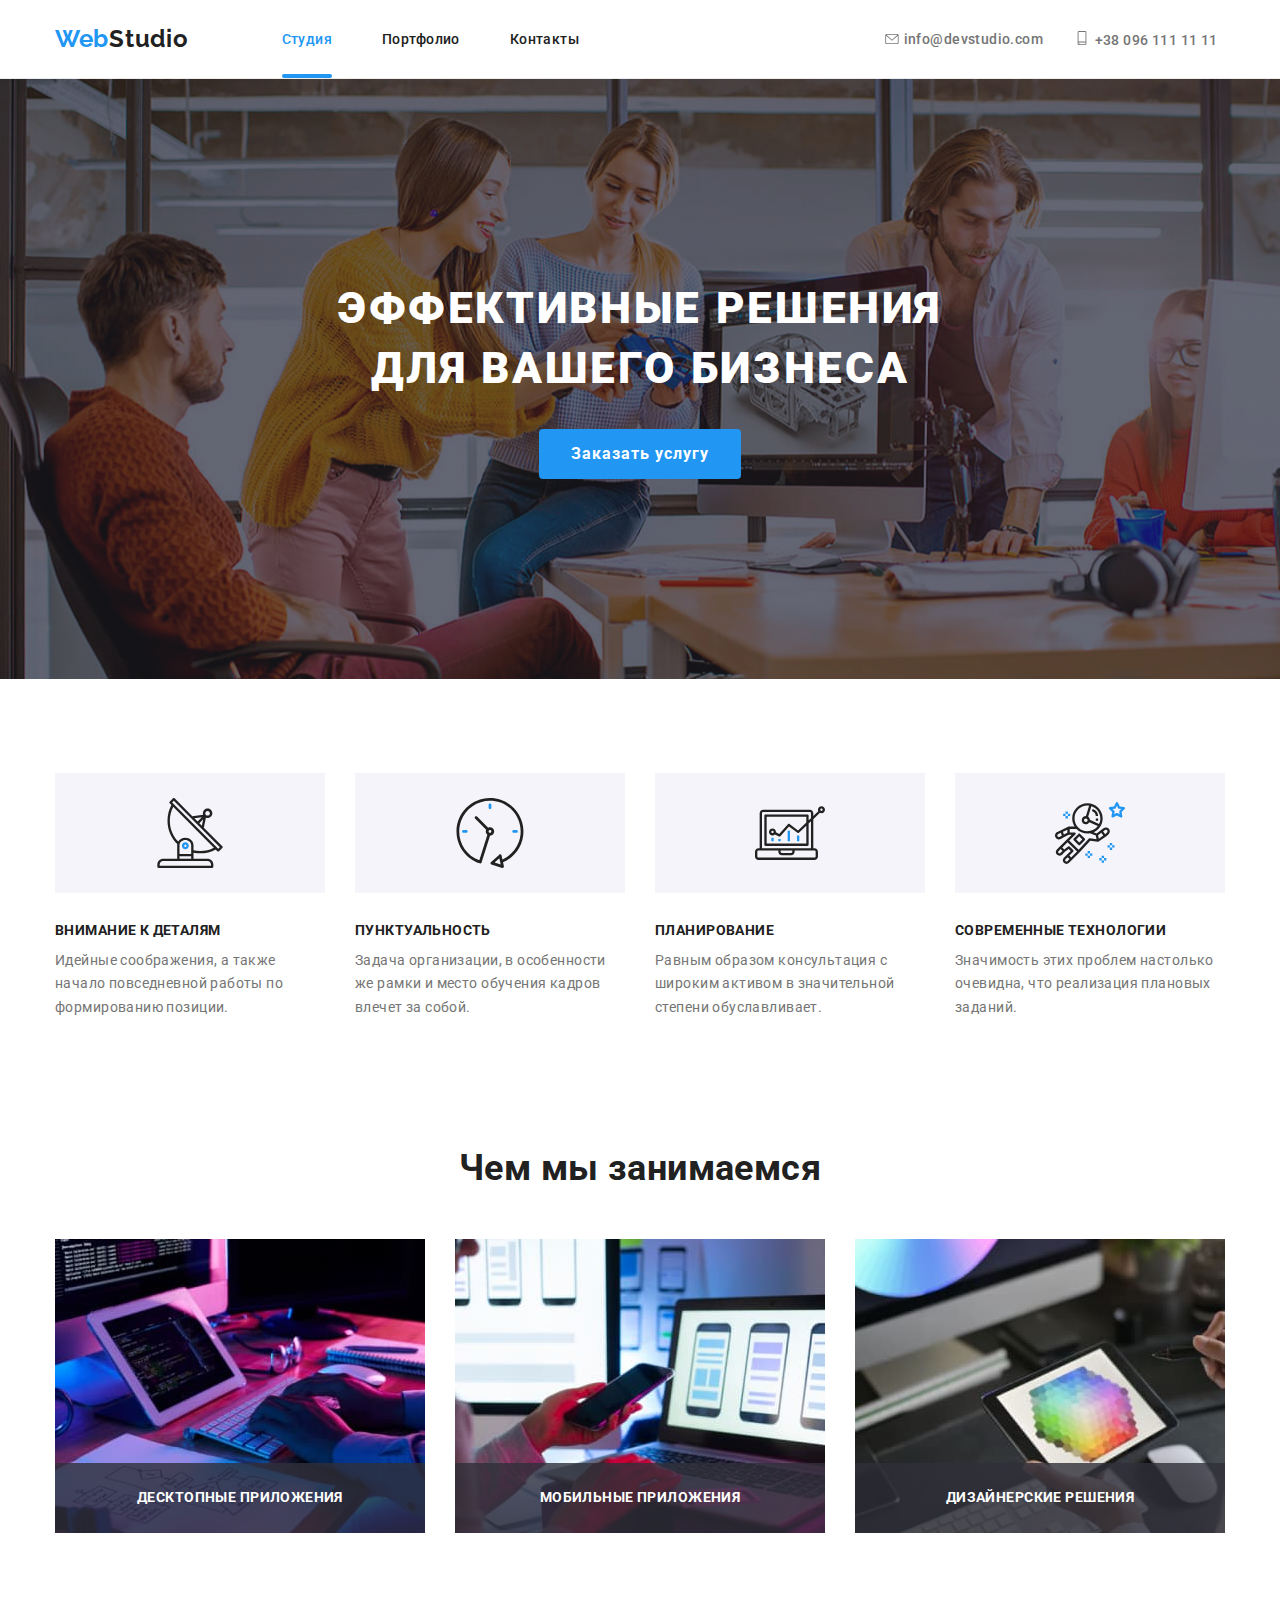
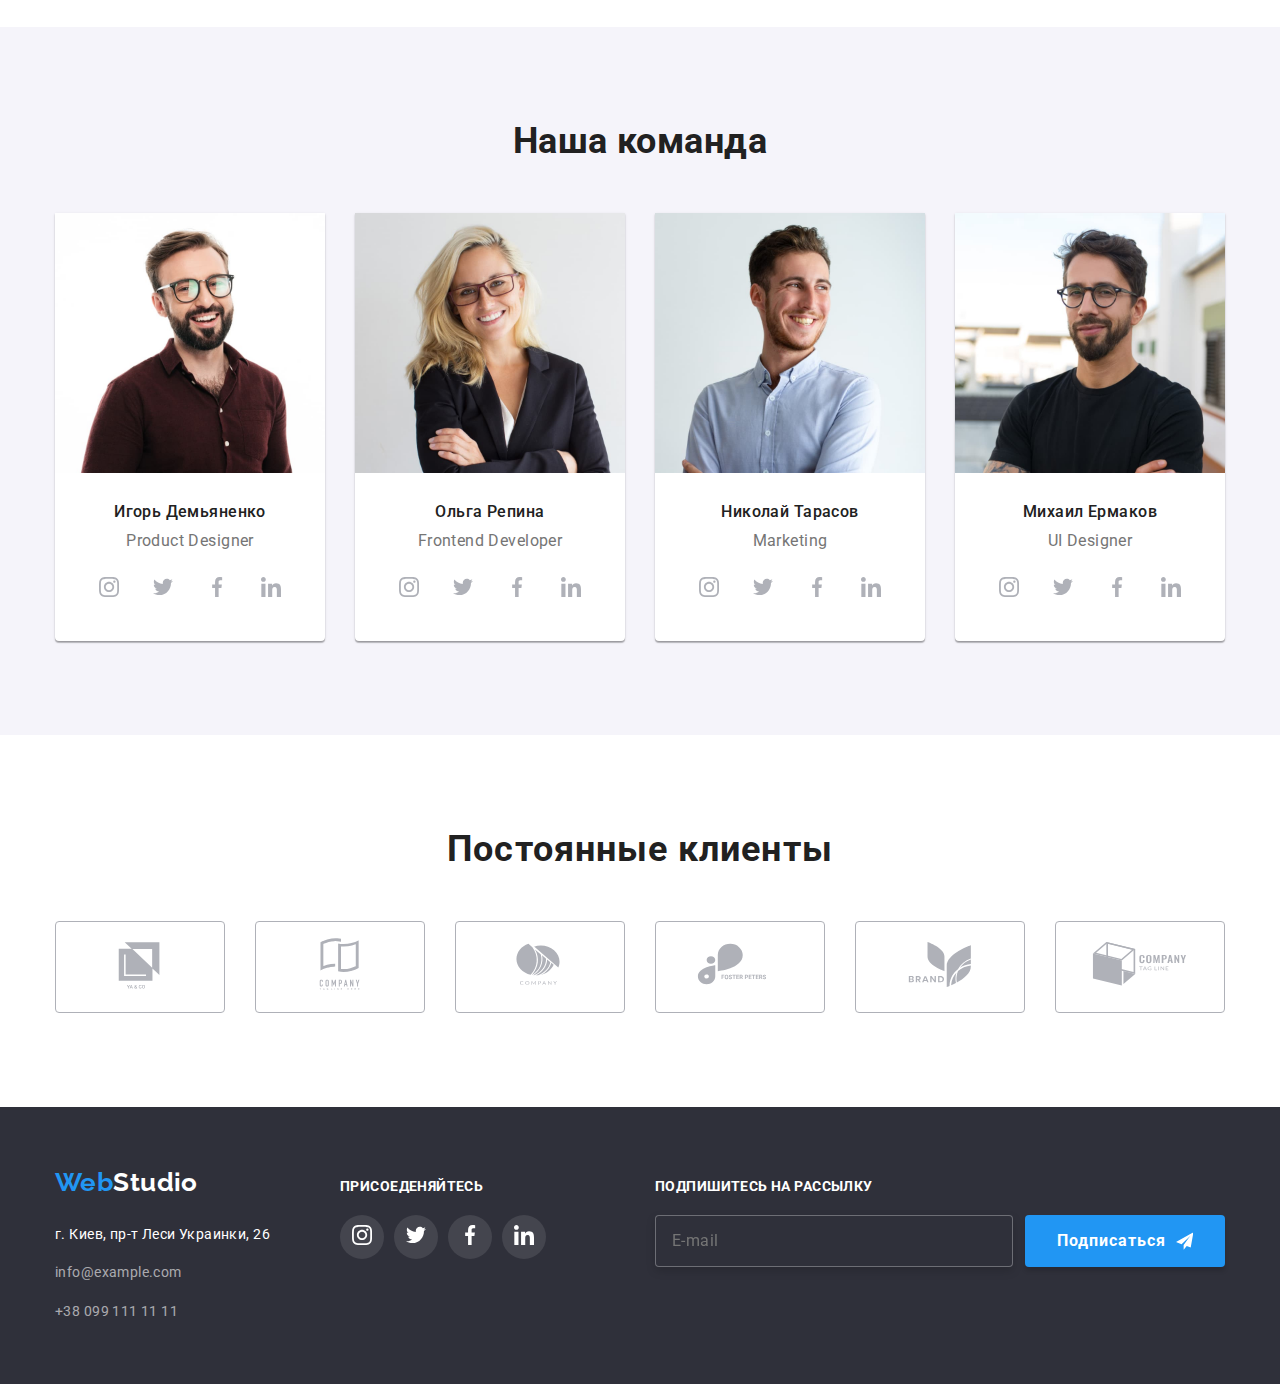
==== commit d8afdfaa: "btn" ====
--- a/index.html
+++ b/index.html
@@ -29,11 +29,15 @@
 			<button type="button" class="menu-button" data-menu-button>
 				<svg aria-label="переключатель мобильного меню" width="40" height="40">
 					<use class="icon-menu" href="./images/icons.svg#icon-header-menu"></use>
-					<use class="icon-cross" href="./images/icons.svg#icon-header-cross"></use>
 				</svg>
 			</button>
 
 			<div class="menu-container" data-menu>
+				<button type="button" class="menu-container__button" data-menu-button>
+					<svg aria-label="переключатель мобильного меню" width="40" height="40">
+						<use class="icon-cross" href="./images/icons.svg#icon-header-cross"></use>
+					</svg>
+				</button>
 				<nav class="header-nav">
 					<ul class="header-list__nav">
 						<li class="header-list__li"><a href="./index.html" class="header-list__item current">Студия</a></li>
--- a/css/main.min.css
+++ b/css/main.min.css
@@ -1,2 +1,2 @@
-.header{border-bottom:1px solid #ececec;position:relative}.header-container{display:-webkit-box;display:-ms-flexbox;display:flex}.menu-container{-webkit-transition:opacity 250ms cubic-bezier(0.4, 0, 0.2, 1),-webkit-transform;transition:opacity 250ms cubic-bezier(0.4, 0, 0.2, 1),-webkit-transform;transition:transform,opacity 250ms cubic-bezier(0.4, 0, 0.2, 1);transition:transform,opacity 250ms cubic-bezier(0.4, 0, 0.2, 1),-webkit-transform}@media (max-width: 767px){.menu-container{margin:0 auto;width:100%;height:100vh;z-index:1;display:none;background-color:#fff;position:fixed;left:0;padding:48px 40px}.menu-container.is-open{display:-webkit-box;display:-ms-flexbox;display:flex;-webkit-box-orient:vertical;-webkit-box-direction:normal;-ms-flex-direction:column;flex-direction:column}}@media (min-width: 768px){.menu-container{display:-webkit-box;display:-ms-flexbox;display:flex}}.logo{color:#2196f3;font-weight:700;font-family:"Raleway",sans-serif;font-size:24px;letter-spacing:0.03em;line-height:1.19;margin-right:auto;display:-webkit-box;display:-ms-flexbox;display:flex;-webkit-box-align:center;-ms-flex-align:center;align-items:center;padding:24px 0}@media (min-width: 768px){.logo{margin-right:88px}}@media (min-width: 1200px){.logo{margin-right:93px}}.logo-span{color:#212121}@media (max-width: 767px){.header-nav{-webkit-box-flex:1;-ms-flex-positive:1;flex-grow:1}}@media (min-width: 768px){.header-nav{display:-webkit-box;display:-ms-flexbox;display:flex;-webkit-box-align:center;-ms-flex-align:center;align-items:center;margin-right:60px}}@media (min-width: 1200px){.header-nav{margin-right:305px}}@media (min-width: 768px){.header-list__nav{display:-webkit-box;display:-ms-flexbox;display:flex}}@media (max-width: 767px){.header-list__li:not(:last-child){margin-bottom:32px}}@media (min-width: 768px){.header-list__li:not(:last-child){margin-right:50px}}.header-list__item{font-weight:500;position:relative;color:#212121;display:block;-webkit-transition:background-color,fill,250ms cubic-bezier(0.4, 0, 0.2, 1);transition:background-color,fill,250ms cubic-bezier(0.4, 0, 0.2, 1)}.header-list__item:hover{color:#2196f3;background-color:#fff}.header-list__item:focus{background-color:#fff;color:#2196f3}@media (max-width: 767px){.header-list__item{font-size:40px}}@media (min-width: 768px){.header-list__item{padding:32px 0}}.current{color:#2196f3}@media (min-width: 768px){.current::after{content:"";position:absolute;bottom:0px;left:0;height:4px;width:100%;background-color:#2196f3;border-radius:2px;-webkit-transition:background-color,opacity 250ms cubic-bezier(0.4, 0, 0.2, 1);transition:background-color,opacity 250ms cubic-bezier(0.4, 0, 0.2, 1)}}@media (min-width: 768px){.header-contacts{margin-left:auto;margin-top:0;margin-bottom:0;display:-webkit-box;display:-ms-flexbox;display:flex;-webkit-box-orient:vertical;-webkit-box-direction:normal;-ms-flex-direction:column;flex-direction:column;-webkit-box-pack:center;-ms-flex-pack:center;justify-content:center}}@media (min-width: 1200px){.header-contacts{display:-webkit-box;display:-ms-flexbox;display:flex;-webkit-box-align:center;-ms-flex-align:center;align-items:center;-webkit-box-orient:horizontal;-webkit-box-direction:normal;-ms-flex-direction:row;flex-direction:row}}@media (max-width: 767px){.header-contacts__li:first-child{margin-bottom:32px}}@media (min-width: 1200px){.header-contacts__li:first-child{margin-right:30px}}.header-contacts__item{font-weight:500;color:#757575;-webkit-transition:background-color,fill,250ms cubic-bezier(0.4, 0, 0.2, 1);transition:background-color,fill,250ms cubic-bezier(0.4, 0, 0.2, 1)}.header-contacts__item:hover{color:#2196f3;background-color:#fff}.header-contacts__item:focus{background-color:#fff;color:#2196f3;-webkit-box-shadow:none;box-shadow:none}@media (max-width: 767px){.header-contacts__item{font-size:24px}}@media (max-width: 1199px){.first{margin-bottom:10px}}@media (min-width: 1200px){.chosen{padding:32px 0}}@media (min-width: 768px) and (max-width: 1199px){.chosen{padding-top:20px}}@media (max-width: 767px){.chosen{font-size:34px;color:#2196f3}}@media (max-width: 480px){.chosen{font-size:8vw}}@media (max-width: 767px){.last{margin-bottom:64px}}@media (min-width: 1200px){.second{padding:30px 0}}@media (min-width: 768px) and (max-width: 1199px){.second{padding-bottom:20px}}.header-soc{display:-webkit-box;display:-ms-flexbox;display:flex}@media (min-width: 768px){.header-soc{display:none}}@media (max-width: 480px){.header-soc{-ms-flex-wrap:wrap;flex-wrap:wrap}}.header-soc__li{padding:0 10px}.header-soc__li:not(:last-child){border-right:1px solid rgba(33,33,33,0.2)}.header-soc__li:first-child{padding-left:0}.header-soc__li:last-child{padding-right:0}@media (max-width: 480px){.header-soc__li{margin-bottom:10px;padding:0 10px}}.header-soc__item{font-size:18px;font-weight:500;color:#2196f3}.mail-icon{fill:currentColor}@media (max-width: 767px){.mail-icon{display:none}}.header-menu__button{position:absolute;top:21px;right:15px;background-color:#fff}.menu-button{z-index:10;margin:0;padding:10px 0;background-color:transparent;-webkit-transition:fill 250ms cubic-bezier(0.4, 0, 0.2, 1);transition:fill 250ms cubic-bezier(0.4, 0, 0.2, 1)}.menu-button:focus{fill:#2196f3}@media (min-width: 768px){.menu-button{display:none}}.menu-button .icon-cross{display:none}.menu-button.is-open .icon-cross{display:block}.menu-button.is-open .icon-menu{display:none}*{padding:0;margin:0;border:0}*,*:before,*:after{-webkit-box-sizing:border-box;box-sizing:border-box}nav,footer,header,aside{display:block}html,body{height:100%;width:100%;font-size:100%;line-height:1;font-size:14px;-ms-text-size-adjust:100%;-moz-text-size-adjust:100%;-webkit-text-size-adjust:100%}input,button,textarea{font-family:inherit}input::-ms-clear{display:none}button{cursor:pointer}button::-moz-focus-inner{padding:0;border:0}a,a:visited{text-decoration:none}a:hover{text-decoration:none}ul li{list-style:none}img{vertical-align:top}h1,h2,h3,h4,h5,h6{font-size:inherit;font-weight:400}.btn{background-color:#2196f3;color:#fff;font-size:16px;font-weight:700;line-height:1.87;letter-spacing:0.06em;padding:10px 29px;border-radius:4px}.img{display:block;max-width:100%;height:auto}.hero{max-width:1600px;margin-left:auto;margin-right:auto;background-image:-webkit-gradient(linear, left top, right top, from(rgba(47,48,58,0.4)), to(rgba(47,48,58,0.4))),url("../images/bg-main.jpg");background-image:linear-gradient(to right, rgba(47,48,58,0.4), rgba(47,48,58,0.4)),url("../images/bg-main.jpg");background-repeat:no-repeat}@media (min-width: 768px) and (max-width: 1199px){.hero{background-image:-webkit-gradient(linear, left top, right top, from(rgba(47,48,58,0.4)), to(rgba(47,48,58,0.4))),url("../images/bg-main.jpg");background-image:linear-gradient(to right, rgba(47,48,58,0.4), rgba(47,48,58,0.4)),url("../images/bg-main.jpg")}}@media (max-width: 479px){.hero{background-image:-webkit-gradient(linear, left top, right top, from(rgba(47,48,58,0.4)), to(rgba(47,48,58,0.4))),url("../images/phone-main__bg.jpg");background-image:linear-gradient(to right, rgba(47,48,58,0.4), rgba(47,48,58,0.4)),url("../images/phone-main__bg.jpg")}}@media (max-width: 767px){.hero{background-image:-webkit-gradient(linear, left top, right top, from(rgba(47,48,58,0.4)), to(rgba(47,48,58,0.4))),url("../images/tablet-main__bg.jpg");background-image:linear-gradient(to right, rgba(47,48,58,0.4), rgba(47,48,58,0.4)),url("../images/tablet-main__bg.jpg")}}.hero__title{color:#fff;font-size:26px;text-transform:uppercase;font-weight:900;line-height:1.36;text-align:center;letter-spacing:0.06em;margin-bottom:30px}@media (max-width: 480px){.hero__title{font-size:20px}}@media (min-width: 1200px){.hero__title{font-size:44px}}.hero__button{display:block;margin:0 auto}.section-hero{padding:118px 0}@media (min-width: 1200px){.section-hero{padding:200px 0}}.btn{background-color:#2196f3;color:#fff;font-size:16px;font-weight:700;line-height:1.87;letter-spacing:0.06em;padding:10px 32px;border-radius:4px}.benefits-benefits{padding-bottom:0}@media (min-width: 768px){.benefits-list{display:-webkit-box;display:-ms-flexbox;display:flex}}@media (min-width: 768px) and (max-width: 1199px){.benefits-list{display:-webkit-box;display:-ms-flexbox;display:flex;-ms-flex-wrap:wrap;flex-wrap:wrap}}@media (min-width: 768px) and (max-width: 1199px){.benefits-list__li{width:354px}.benefits-list__li:nth-child(odd){margin-right:30px}.benefits-list__li:nth-last-child(-n+2){margin-bottom:0}}@media (min-width: 1200px){.benefits-list__li{width:270px;height:251px;margin-bottom:0}.benefits-list__li:not(:last-child){margin-right:30px}}@media (min-width: 768px){.benefits-list__li{margin-bottom:30px}}@media (max-width: 767px){.benefits-list__li:not(:last-child){margin-bottom:30px}}.benefits-list__div{background-color:#f5f4fa;width:100%;height:120px;display:-webkit-box;display:-ms-flexbox;display:flex;-webkit-box-pack:center;-ms-flex-pack:center;justify-content:center;-webkit-box-align:center;-ms-flex-align:center;align-items:center;margin-bottom:30px}@media (min-width: 768px){.benefits-list__div{width:354px}}@media (min-width: 1200px){.benefits-list__div{width:270px}}.benefits-list__title{font-weight:700;text-transform:uppercase;line-height:1.14;margin-bottom:10px}@media (max-width: 767px){.benefits-list__title{text-align:center}}.benefits-list__text{color:#757575;line-height:1.71}.devices-section{padding-bottom:94px}@media (max-width: 1199px){.devices-section{display:none}}.devices-title{font-size:36px;font-weight:700;text-align:center;line-height:1.16}@media (min-width: 768px){.devices-title{margin-bottom:50px}}@media (min-width: 768px) and (max-width: 1199px){.devices-list{display:-webkit-box;display:-ms-flexbox;display:flex;-webkit-box-pack:justify;-ms-flex-pack:justify;justify-content:space-between}}@media (min-width: 1200px){.devices-list{display:-webkit-box;display:-ms-flexbox;display:flex}}.devices-list__photo:not(:last-child){margin-right:30px}.devices-list__device-thumb{position:relative}.devices-list__overlay{position:absolute;display:-webkit-box;display:-ms-flexbox;display:flex;-webkit-box-align:center;-ms-flex-align:center;align-items:center;-webkit-box-pack:center;-ms-flex-pack:center;justify-content:center;bottom:0;left:0;width:100%;height:70px;color:#fff;font-weight:700;font-size:14px;line-height:1.14;text-align:center;letter-spacing:0.03em;text-transform:uppercase;background:rgba(47,48,58,0.8)}.team{background-color:#f5f4fa}.team-title{font-size:28px;font-weight:700;text-align:center;line-height:1.16;margin-bottom:30px}@media (min-width: 1200px){.team-title{margin-bottom:50px}}@media (min-width: 1200px){.team-title{font-size:36px}}.team-list{text-align:center}.team-list>.worker{background:#fff;-webkit-box-shadow:0px 1px 3px rgba(0,0,0,0.12),0px 1px 1px rgba(0,0,0,0.14),0px 2px 1px rgba(0,0,0,0.2);box-shadow:0px 1px 3px rgba(0,0,0,0.12),0px 1px 1px rgba(0,0,0,0.14),0px 2px 1px rgba(0,0,0,0.2);border-radius:0px 0px 4px 4px}@media (min-width: 768px){.team-list{display:-webkit-box;display:-ms-flexbox;display:flex;-ms-flex-wrap:wrap;flex-wrap:wrap}}@media (max-width: 1199px){.worker:not(:last-child){margin-bottom:30px}}@media (min-width: 768px){.worker:not(:last-child){margin-right:30px}}@media (min-width: 768px) and (max-width: 1199px){.worker{width:354px}.worker:nth-last-child(-n+2){margin-bottom:0}}@media (min-width: 768px) and (max-width: 1199px){.worker:nth-child(even){margin-right:0}}@media (min-width: 1200px){.worker{width:270px;margin-bottom:0}}.team-list__div{padding:30px 0px}.team-list__name{font-weight:500;font-size:16px;line-height:1.18;margin-bottom:10px}.team-list__position{font-size:16px;color:#757575;line-height:1.18;margin-bottom:16px}.team-soc{display:-webkit-box;display:-ms-flexbox;display:flex;-webkit-box-pack:center;-ms-flex-pack:center;justify-content:center}.team-soc__li:not(:last-child){margin-right:10px}.team-soc__team{border-radius:50%;width:44px;height:44px;background:#fff;fill:#afb1b8;-webkit-transition:background-color,fill,250ms cubic-bezier(0.4, 0, 0.2, 1);transition:background-color,fill,250ms cubic-bezier(0.4, 0, 0.2, 1)}.team-soc__team:hover{background-color:#2196f3;fill:#fff}.team-soc__team:focus{background-color:#2196f3;fill:#fff}.clients-title{font-weight:700;font-size:28px;line-height:1.16;text-align:center;letter-spacing:0.03em;margin-bottom:30px}@media (min-width: 1200px){.clients-title{font-size:36px;margin-bottom:50px}}.clients-list{display:-webkit-box;display:-ms-flexbox;display:flex;-webkit-box-pack:center;-ms-flex-pack:center;justify-content:center;-ms-flex-wrap:wrap;flex-wrap:wrap}@media (max-width: 767px){.clients-list{-ms-flex-preferred-size:50%;flex-basis:50%}}@media (min-width: 768px) and (max-width: 1199px){.clients-list{-ms-flex-preferred-size:33.3333%;flex-basis:33.3333%}}.clients-list__li{margin-right:30px;margin-bottom:30px}@media (max-width: 767px){.clients-list__li:nth-child(even){margin-right:0}.clients-list__li:nth-last-child(-n+2){margin-bottom:0}}@media (min-width: 768px) and (max-width: 1199px){.clients-list__li:nth-last-child(-n+3){margin-bottom:0}.clients-list__li:nth-child(3n+3){margin-right:0}}@media (min-width: 1200px){.clients-list__li:not(:last-child){margin-right:30px;margin-bottom:0}.clients-list__li:last-child{margin-bottom:0;margin-right:0}}@media (max-width: 479px){.clients-list__li{margin-right:0}.clients-list__li:nth-child(5){margin-bottom:30px}}.clients-list__li:focus,.clients-list__li :hover{background-color:#fff;fill:#2196f3;border:1px solid #2196f3;-webkit-box-shadow:none;box-shadow:none}.clients-list__btn{border:1px solid #afb1b8;border-radius:4px;width:210px;height:92px;background-color:#fff;fill:#afb1b8;-webkit-transition:border,fill,250ms cubic-bezier(0.4, 0, 0.2, 1);transition:border,fill,250ms cubic-bezier(0.4, 0, 0.2, 1)}.clients-list__btn:focus,.clients-list__btn :hover{background-color:#fff;fill:#2196f3;border:1px solid #2196f3;-webkit-box-shadow:none;box-shadow:none}@media (min-width: 768px){.clients-list__btn{width:226px}}@media (min-width: 1200px){.clients-list__btn{width:170px}}.clients-list__svg:hover{border:none}.footer{background-color:#2f303a;padding:60px 0}.container-footer{margin:0 auto;padding:0px 15px}@media (max-width: 1199px){.container-footer{text-align:center}}@media (max-width: 767px){.container-footer{padding:0 15px}}@media (min-width: 768px){.container-footer{max-width:768px}}@media (min-width: 1200px){.container-footer{display:-webkit-box;display:-ms-flexbox;display:flex;-ms-flex-wrap:wrap;flex-wrap:wrap;max-width:1200px}}.footer-block__title{display:inline-block;font-family:"Raleway",sans-serif;font-weight:700;font-size:24px;color:#fff;line-height:1.19}.footer-block__title:focus{background-color:#2f303a}@media (min-width: 1200px){.footer-block__title{font-size:26px}}@media (max-width: 1199px){.footer-block__title{margin-bottom:20px}}@media (min-width: 768px) and (max-width: 1199px){.footer-blocks{display:-webkit-box;display:-ms-flexbox;display:flex;-webkit-box-align:baseline;-ms-flex-align:baseline;align-items:baseline;padding:0px 75px 0px 76px}}@media (max-width: 1199px){.footer-blocks{margin-bottom:60px}}@media (min-width: 1200px){.footer-blocks{display:-webkit-box;display:-ms-flexbox;display:flex;margin-right:auto}}@media (max-width: 767px){.address-block{margin-bottom:60px}}@media (min-width: 768px) and (max-width: 1199px){.address-block{margin-right:165px}}@media (min-width: 1200px){.address-block{margin-right:70px;margin-bottom:0}}.footer-block{font-style:normal}.footer-block__li:not(:last-child){margin-bottom:8px}.footer-block__span{color:#2196f3}.footer-block__address{display:block;font-style:normal;color:#fff;line-height:1.71}@media (min-width: 1200px){.footer-block__address{margin-top:25px}}.footer-block__email,.footer-block__tel{color:rgba(255,255,255,0.6);line-height:1.71;display:block;-webkit-transition:background-color,color,250ms cubic-bezier(0.4, 0, 0.2, 1);transition:background-color,color,250ms cubic-bezier(0.4, 0, 0.2, 1)}.footer-block__email:hover,.footer-block__tel:hover{color:#2196f3;background-color:#2f303a}.footer-block__email:focus,.footer-block__tel:focus{color:#2196f3;background-color:#2f303a}@media (min-width: 768px){.footer-block__email,.footer-block__tel{margin-top:8px}}@media (min-width: 1200px){.footer-block__email,.footer-block__tel{margin-top:15px}}@media (min-width: 1200px){.footer-block2{margin-right:auto}}.footer-block2__text{text-transform:uppercase;font-weight:700;font-size:14px;line-height:1.14;letter-spacing:0.03em;color:#fff;margin-bottom:20px}.block2-list{display:-webkit-box;display:-ms-flexbox;display:flex;-webkit-box-pack:center;-ms-flex-pack:center;justify-content:center}.block2-list__li:not(:last-child){margin-right:10px}.block2-list__soc{border-radius:50%;width:44px;height:44px;background:rgba(255,255,255,0.1);-webkit-transition:background-color,color,250ms cubic-bezier(0.4, 0, 0.2, 1);transition:background-color,color,250ms cubic-bezier(0.4, 0, 0.2, 1)}.block2-list__soc:hover{background-color:#2196f3}.block2-list__soc:focus{background-color:#2196f3}.block2-list__svg{fill:#fff}@media (min-width: 768px) and (max-width: 1199px){.footer-block3{margin:0 auto}}.footer-block3__text{font-weight:700;line-height:1.14;letter-spacing:0.03em;text-transform:uppercase;color:#fff;margin-bottom:20px}.footer-block3__form{display:-webkit-box;display:-ms-flexbox;display:flex;-webkit-box-orient:vertical;-webkit-box-direction:normal;-ms-flex-direction:column;flex-direction:column}@media (min-width: 1200px){.footer-block3__form{-webkit-box-orient:horizontal;-webkit-box-direction:normal;-ms-flex-direction:row;flex-direction:row}}.footer-block3__form input{padding:15px 0px 15px 16px;font-size:16px;line-height:1.25;letter-spacing:0.03em;color:rgba(255,255,255,0.6)}@media (max-width: 1199px){.footer-block3__form input{margin-bottom:20px}}.footer-block3__input{display:block;width:100%;margin:0 auto;border:1px solid rgba(255,255,255,0.3);-webkit-filter:drop-shadow(0px 4px 4px rgba(0,0,0,0.15));filter:drop-shadow(0px 4px 4px rgba(0,0,0,0.15));border-radius:4px;background:#2f303a}.footer-block3__input:focus{background:#2f303a}@media (min-width: 480px){.footer-block3__input{width:450px}}@media (min-width: 1200px){.footer-block3__input{width:358px;margin-right:12px}}.footer-btn{-webkit-box-shadow:0px 4px 4px rgba(0,0,0,0.15);box-shadow:0px 4px 4px rgba(0,0,0,0.15);display:-webkit-box;display:-ms-flexbox;display:flex;margin:0 auto;-webkit-box-align:center;-ms-flex-align:center;align-items:center;text-align:center;width:200px}.footer-block3__btnicon{width:24px;height:24px;margin-left:10px}.backdrop{position:fixed;width:100%;height:100%;top:0;left:0;z-index:15;background:rgba(0,0,0,0.2);-webkit-transition:opacity 250ms cubic-bezier(0.4, 0, 0.2, 1),-webkit-transform;transition:opacity 250ms cubic-bezier(0.4, 0, 0.2, 1),-webkit-transform;transition:transform,opacity 250ms cubic-bezier(0.4, 0, 0.2, 1);transition:transform,opacity 250ms cubic-bezier(0.4, 0, 0.2, 1),-webkit-transform}.backdrop.is-hidden{opacity:0;pointer-events:none}.modal{display:block;position:relative;top:50%;left:50%;width:450px;height:609px;-webkit-transform:translate(-50%, -50%) scale(1);transform:translate(-50%, -50%) scale(1);background-color:#fff;border-radius:4px;padding:40px;-webkit-transition:-webkit-transform 250ms cubic-bezier(0.4, 0, 0.2, 1);transition:-webkit-transform 250ms cubic-bezier(0.4, 0, 0.2, 1);transition:transform 250ms cubic-bezier(0.4, 0, 0.2, 1);transition:transform 250ms cubic-bezier(0.4, 0, 0.2, 1), -webkit-transform 250ms cubic-bezier(0.4, 0, 0.2, 1)}@media (min-width: 1200px){.modal{width:528px;height:581px}}@media (max-width: 460px){.modal{width:300px;height:auto}}.modal__button{position:absolute;display:block;width:30px;height:30px;border-radius:50%;background-color:#fff;border:1px solid rgba(0,0,0,0.1);top:8px;right:8px}.modal__button:focus{fill:#2196f3;-webkit-box-shadow:none;box-shadow:none}.modal-container__title{font-weight:700;font-size:20px;line-height:1.15;text-align:center;letter-spacing:0.03em;color:#212121;margin-bottom:12px}.modal-form__name{display:block;color:#757575;position:relative;font-size:12px;line-height:1.16;letter-spacing:0.01em;margin-bottom:10px;-webkit-transition:border,background-color 250ms cubic-bezier(0.4, 0, 0.2, 1);transition:border,background-color 250ms cubic-bezier(0.4, 0, 0.2, 1)}.modal-form__input{width:100%;height:40px;border:1px solid rgba(33,33,33,0.2);border-radius:4px;margin-top:4px;color:#212121;padding-left:42px;-webkit-transition:border,border-color 250ms cubic-bezier(0.4, 0, 0.2, 1);transition:border,border-color 250ms cubic-bezier(0.4, 0, 0.2, 1)}.modal-form__input:focus{background-color:#fff;outline:1px solid #2196f3;border:none}.modal-form__icon{width:18px;height:18px;position:absolute;top:50%;left:12px;display:inline-block;fill:#212121;-webkit-transition:fill 250ms cubic-bezier(0.4, 0, 0.2, 1);transition:fill 250ms cubic-bezier(0.4, 0, 0.2, 1)}.modal-form__input:focus ~ .modal-form__icon{fill:#2196f3}.last-field{margin-bottom:20px;line-height:1.14;letter-spacing:0.01em}.modal-form__textarea{width:100%;height:40px;border:1px solid rgba(33,33,33,0.2);border-radius:4px;margin-top:4px;padding:12px 16px;resize:none;height:120px;color:#212121;-webkit-transition:background-color,outline 250ms cubic-bezier(0.4, 0, 0.2, 1);transition:background-color,outline 250ms cubic-bezier(0.4, 0, 0.2, 1)}.modal-form__textarea:focus{background-color:#fff;outline:1px solid #2196f3;border:none}@media (min-width: 1200px){.modal-form__textarea{width:448px}}.agree{display:inline-block;line-height:1.71;letter-spacing:0.03em;color:#757575;margin-bottom:30px;position:relative;left:50%;-webkit-transform:translate(-50%, 0);transform:translate(-50%, 0)}@media (max-width: 1199px){.agree{font-size:12px}}.agree__checkbox{-moz-appearance:none;-webkit-appearance:none;appearance:none}.agree__checkbox-icon{display:inline-block;width:15px;height:15px;border:2px solid #212121;border-radius:2px;position:relative;top:2px;margin-right:5px;-webkit-transition:background-color 250ms cubic-bezier(0.4, 0, 0.2, 1);transition:background-color 250ms cubic-bezier(0.4, 0, 0.2, 1)}@media (min-width: 1200px){.agree__checkbox-icon{margin-right:8px}}.agree__checkbox:checked+.agree__checkbox-icon{border-color:#2196f3;background-color:#2196f3;background-image:url("../images/agree.svg");background-size:contain;background-origin:border-box;background-repeat:no-repeat}.agree__checkbox:focus+.agree__checkbox-icon{border-color:#2196f3}.agree__span{color:#2196f3;text-decoration:underline}.agree__span:focus{background:#fff;-webkit-box-shadow:none;box-shadow:none}.modal-btn{display:block;margin:0 auto;background-color:#2196f3;color:#fff;font-size:16px;font-weight:700;line-height:1.87;letter-spacing:0.06em;border-radius:4px;padding:10px 55px;-webkit-box-shadow:0px 4px 4px rgba(0,0,0,0.15);box-shadow:0px 4px 4px rgba(0,0,0,0.15)}.filter{margin-bottom:40px}@media (min-width: 768px){.filter{margin-bottom:30px;text-align:center}}@media (min-width: 1200px){.filter{margin-bottom:50px}}.filter__li{margin-left:8px}.filter__li:first-child{margin-left:0}.filter__li:nth-child(-n+3){margin-bottom:15px}@media (max-width: 767px){.filter__li:nth-child(4){margin-left:0}}.filter__item{padding:6px 22px;-webkit-transition:background-color,color,250ms cubic-bezier(0.4, 0, 0.2, 1),-webkit-box-shadow;transition:background-color,color,250ms cubic-bezier(0.4, 0, 0.2, 1),-webkit-box-shadow;transition:background-color,color,box-shadow,250ms cubic-bezier(0.4, 0, 0.2, 1);transition:background-color,color,box-shadow,250ms cubic-bezier(0.4, 0, 0.2, 1),-webkit-box-shadow}.filter__li,.filter__item{font-size:16px;line-height:1.7;font-weight:500;background-color:#f5f4fa;display:inline-block;border-radius:4px;-webkit-transition:background-color,color,250ms cubic-bezier(0.4, 0, 0.2, 1),-webkit-box-shadow;transition:background-color,color,250ms cubic-bezier(0.4, 0, 0.2, 1),-webkit-box-shadow;transition:background-color,color,box-shadow,250ms cubic-bezier(0.4, 0, 0.2, 1);transition:background-color,color,box-shadow,250ms cubic-bezier(0.4, 0, 0.2, 1),-webkit-box-shadow}.filter__li:hover,.filter__li :focus,.filter__item:hover,.filter__item :focus{background-color:#2196f3;color:#fff;-webkit-box-shadow:0px 3px 1px rgba(0,0,0,0.1),0px 1px 2px rgba(0,0,0,0.08),0px 2px 2px rgba(0,0,0,0.12);box-shadow:0px 3px 1px rgba(0,0,0,0.1),0px 1px 2px rgba(0,0,0,0.08),0px 2px 2px rgba(0,0,0,0.12)}.active{background-color:#2196f3;color:#fff;-webkit-box-shadow:0px 3px 1px rgba(0,0,0,0.1),0px 1px 2px rgba(0,0,0,0.08),0px 2px 2px rgba(0,0,0,0.12);box-shadow:0px 3px 1px rgba(0,0,0,0.1),0px 1px 2px rgba(0,0,0,0.08),0px 2px 2px rgba(0,0,0,0.12)}@media (min-width: 768px){.shop-list{display:-webkit-box;display:-ms-flexbox;display:flex;-ms-flex-wrap:wrap;flex-wrap:wrap;margin:-15px}}.shop-list__li{display:-webkit-box;display:-ms-flexbox;display:flex;-webkit-box-orient:vertical;-webkit-box-direction:normal;-ms-flex-direction:column;flex-direction:column;border-right:1px solid #eee;border-bottom:1px solid #eee;border-left:1px solid #eee;margin-bottom:30px;color:#eee;position:relative;overflow:hidden;-webkit-transition:opacity 250ms cubic-bezier(0.4, 0, 0.2, 1),-webkit-box-shadow 250ms cubic-bezier(0.4, 0, 0.2, 1);transition:opacity 250ms cubic-bezier(0.4, 0, 0.2, 1),-webkit-box-shadow 250ms cubic-bezier(0.4, 0, 0.2, 1);transition:box-shadow 250ms cubic-bezier(0.4, 0, 0.2, 1),opacity 250ms cubic-bezier(0.4, 0, 0.2, 1);transition:box-shadow 250ms cubic-bezier(0.4, 0, 0.2, 1),opacity 250ms cubic-bezier(0.4, 0, 0.2, 1),-webkit-box-shadow 250ms cubic-bezier(0.4, 0, 0.2, 1)}.shop-list__li:hover{-webkit-box-shadow:0px 1px 1px rgba(0,0,0,0.12),0px 4px 4px rgba(0,0,0,0.06),1px 4px 6px rgba(0,0,0,0.16);box-shadow:0px 1px 1px rgba(0,0,0,0.12),0px 4px 4px rgba(0,0,0,0.06),1px 4px 6px rgba(0,0,0,0.16)}.shop-list__li:focus{background-color:#fff;-webkit-box-shadow:0px 1px 1px rgba(0,0,0,0.12),0px 4px 4px rgba(0,0,0,0.06),1px 4px 6px rgba(0,0,0,0.16);box-shadow:0px 1px 1px rgba(0,0,0,0.12),0px 4px 4px rgba(0,0,0,0.06),1px 4px 6px rgba(0,0,0,0.16)}@media (max-width: 767px){.shop-list__li{max-width:450px}}@media (min-width: 768px) and (max-width: 1199px){.shop-list__li{margin:15px;-ms-flex-preferred-size:calc((100% - 2 * 30px) / 2);flex-basis:calc((100% - 2 * 30px) / 2)}}@media (min-width: 1200px){.shop-list__li{width:354px;margin:15px;width:calc((100% - 6 * 15px) / 3)}}.shop-list__item{display:block;-webkit-box-flex:1;-ms-flex-positive:1;flex-grow:1}.shop-thumb{position:relative;overflow:hidden}.shop-thumb__hover{margin:0;padding:63px 24px;position:absolute;top:0;left:0;width:100%;height:100%;font-size:18px;line-height:1.56;letter-spacing:0.03em;color:#fff;background-color:rgba(33,150,243,0.9);-webkit-transform:translateY(100%);transform:translateY(100%);-webkit-transition:opacity 250ms cubic-bezier(0.4, 0, 0.2, 1),-webkit-transform 250ms cubic-bezier(0.4, 0, 0.2, 1);transition:opacity 250ms cubic-bezier(0.4, 0, 0.2, 1),-webkit-transform 250ms cubic-bezier(0.4, 0, 0.2, 1);transition:opacity 250ms cubic-bezier(0.4, 0, 0.2, 1),transform 250ms cubic-bezier(0.4, 0, 0.2, 1);transition:opacity 250ms cubic-bezier(0.4, 0, 0.2, 1),transform 250ms cubic-bezier(0.4, 0, 0.2, 1),-webkit-transform 250ms cubic-bezier(0.4, 0, 0.2, 1);opacity:0}.shop-list__item:hover .shop-thumb__hover{opacity:1;-webkit-transform:translateY(0);transform:translateY(0)}.shop-list__item:focus .shop-thumb__hover{opacity:1;-webkit-transform:translateY(0);transform:translateY(0)}@media (max-width: 767px){.shop-thumb__hover{overflow:scroll}}.shop-thumb__img{display:block;width:100%;height:100%}.item-div{padding:20px}.item-div__title{font-size:18px;font-weight:700;line-height:2;color:#212121;letter-spacing:0.06em;margin-bottom:4px}.item-div__text{font-size:16px;line-height:1.9;color:#757575;line-height:1.87}body{font-family:"Roboto",sans-serif;color:#212121;font-size:14px;letter-spacing:0.03em}.color{background-color:#f5f4fa}.container{padding:0 15px;margin:0 auto}@media (min-width: 480px){.container{width:480px}}@media (min-width: 768px){.container{width:768px}}@media (min-width: 1200px){.container{width:1200px}}.section{padding:60px 0}@media (min-width: 1200px){.section{padding:94px 0}}
+.header{border-bottom:1px solid #ececec;position:relative}.header-container{display:-webkit-box;display:-ms-flexbox;display:flex}.menu-container{-webkit-transition:opacity 250ms cubic-bezier(0.4, 0, 0.2, 1),-webkit-transform;transition:opacity 250ms cubic-bezier(0.4, 0, 0.2, 1),-webkit-transform;transition:transform,opacity 250ms cubic-bezier(0.4, 0, 0.2, 1);transition:transform,opacity 250ms cubic-bezier(0.4, 0, 0.2, 1),-webkit-transform}@media (max-width: 767px){.menu-container{margin:0 auto;width:100%;height:100vh;z-index:1;display:none;background-color:#fff;position:fixed;left:0;padding:48px 40px}.menu-container.is-open{display:-webkit-box;display:-ms-flexbox;display:flex;-webkit-box-orient:vertical;-webkit-box-direction:normal;-ms-flex-direction:column;flex-direction:column}}@media (min-width: 768px){.menu-container{display:-webkit-box;display:-ms-flexbox;display:flex}}.logo{color:#2196f3;font-weight:700;font-family:"Raleway",sans-serif;font-size:24px;letter-spacing:0.03em;line-height:1.19;margin-right:auto;display:-webkit-box;display:-ms-flexbox;display:flex;-webkit-box-align:center;-ms-flex-align:center;align-items:center;padding:24px 0}@media (min-width: 768px){.logo{margin-right:88px}}@media (min-width: 1200px){.logo{margin-right:93px}}.logo-span{color:#212121}@media (max-width: 767px){.header-nav{-webkit-box-flex:1;-ms-flex-positive:1;flex-grow:1}}@media (min-width: 768px){.header-nav{display:-webkit-box;display:-ms-flexbox;display:flex;-webkit-box-align:center;-ms-flex-align:center;align-items:center;margin-right:60px}}@media (min-width: 1200px){.header-nav{margin-right:305px}}@media (min-width: 768px){.header-list__nav{display:-webkit-box;display:-ms-flexbox;display:flex}}@media (max-width: 767px){.header-list__li:not(:last-child){margin-bottom:32px}}@media (min-width: 768px){.header-list__li:not(:last-child){margin-right:50px}}.header-list__item{font-weight:500;position:relative;color:#212121;display:block;-webkit-transition:background-color,fill,250ms cubic-bezier(0.4, 0, 0.2, 1);transition:background-color,fill,250ms cubic-bezier(0.4, 0, 0.2, 1)}.header-list__item:hover{color:#2196f3;background-color:#fff}.header-list__item:focus{background-color:#fff;color:#2196f3}@media (max-width: 767px){.header-list__item{font-size:40px}}@media (min-width: 768px){.header-list__item{padding:32px 0}}.current{color:#2196f3}@media (min-width: 768px){.current::after{content:"";position:absolute;bottom:0px;left:0;height:4px;width:100%;background-color:#2196f3;border-radius:2px;-webkit-transition:background-color,opacity 250ms cubic-bezier(0.4, 0, 0.2, 1);transition:background-color,opacity 250ms cubic-bezier(0.4, 0, 0.2, 1)}}@media (min-width: 768px){.header-contacts{margin-left:auto;margin-top:0;margin-bottom:0;display:-webkit-box;display:-ms-flexbox;display:flex;-webkit-box-orient:vertical;-webkit-box-direction:normal;-ms-flex-direction:column;flex-direction:column;-webkit-box-pack:center;-ms-flex-pack:center;justify-content:center}}@media (min-width: 1200px){.header-contacts{display:-webkit-box;display:-ms-flexbox;display:flex;-webkit-box-align:center;-ms-flex-align:center;align-items:center;-webkit-box-orient:horizontal;-webkit-box-direction:normal;-ms-flex-direction:row;flex-direction:row}}@media (max-width: 767px){.header-contacts__li:first-child{margin-bottom:32px}}@media (min-width: 1200px){.header-contacts__li:first-child{margin-right:30px}}.header-contacts__item{font-weight:500;color:#757575;-webkit-transition:background-color,fill,250ms cubic-bezier(0.4, 0, 0.2, 1);transition:background-color,fill,250ms cubic-bezier(0.4, 0, 0.2, 1)}.header-contacts__item:hover{color:#2196f3;background-color:#fff}.header-contacts__item:focus{background-color:#fff;color:#2196f3;-webkit-box-shadow:none;box-shadow:none}@media (max-width: 767px){.header-contacts__item{font-size:24px}}@media (max-width: 1199px){.first{margin-bottom:10px}}@media (min-width: 1200px){.chosen{padding:32px 0}}@media (min-width: 768px) and (max-width: 1199px){.chosen{padding-top:20px}}@media (max-width: 767px){.chosen{font-size:34px;color:#2196f3}}@media (max-width: 480px){.chosen{font-size:8vw}}@media (max-width: 767px){.last{margin-bottom:64px}}@media (min-width: 1200px){.second{padding:30px 0}}@media (min-width: 768px) and (max-width: 1199px){.second{padding-bottom:20px}}.header-soc{display:-webkit-box;display:-ms-flexbox;display:flex}@media (min-width: 768px){.header-soc{display:none}}@media (max-width: 480px){.header-soc{-ms-flex-wrap:wrap;flex-wrap:wrap}}.header-soc__li{padding:0 10px}.header-soc__li:not(:last-child){border-right:1px solid rgba(33,33,33,0.2)}.header-soc__li:first-child{padding-left:0}.header-soc__li:last-child{padding-right:0}@media (max-width: 480px){.header-soc__li{margin-bottom:10px;padding:0 10px}}.header-soc__item{font-size:18px;font-weight:500;color:#2196f3}.mail-icon{fill:currentColor}@media (max-width: 767px){.mail-icon{display:none}}.header-menu__button{position:absolute;top:21px;right:15px;background-color:#fff}.menu-button{margin:0;padding:10px 0;background-color:transparent;-webkit-transition:fill 250ms cubic-bezier(0.4, 0, 0.2, 1);transition:fill 250ms cubic-bezier(0.4, 0, 0.2, 1)}.menu-button:focus{fill:#2196f3}@media (min-width: 768px){.menu-button{display:none}}.menu-button .icon-cross{display:none}.menu-button.is-open .icon-cross{display:block}.menu-button.is-open .icon-menu{display:none}.menu-container__button{position:absolute;top:10px;right:10px;width:40px;height:40px;background:none;-webkit-transition:fill 250ms cubic-bezier(0.4, 0, 0.2, 1);transition:fill 250ms cubic-bezier(0.4, 0, 0.2, 1)}.menu-container__button:focus{fill:#2196f3}@media (min-width: 768px){.menu-container__button{display:none}}*{padding:0;margin:0;border:0}*,*:before,*:after{-webkit-box-sizing:border-box;box-sizing:border-box}nav,footer,header,aside{display:block}html,body{height:100%;width:100%;font-size:100%;line-height:1;font-size:14px;-ms-text-size-adjust:100%;-moz-text-size-adjust:100%;-webkit-text-size-adjust:100%}input,button,textarea{font-family:inherit}input::-ms-clear{display:none}button{cursor:pointer}button::-moz-focus-inner{padding:0;border:0}a,a:visited{text-decoration:none}a:hover{text-decoration:none}ul li{list-style:none}img{vertical-align:top}h1,h2,h3,h4,h5,h6{font-size:inherit;font-weight:400}.btn{background-color:#2196f3;color:#fff;font-size:16px;font-weight:700;line-height:1.87;letter-spacing:0.06em;padding:10px 29px;border-radius:4px}.img{display:block;max-width:100%;height:auto}.hero{max-width:1600px;margin-left:auto;margin-right:auto;background-image:-webkit-gradient(linear, left top, right top, from(rgba(47,48,58,0.4)), to(rgba(47,48,58,0.4))),url("../images/bg-main.jpg");background-image:linear-gradient(to right, rgba(47,48,58,0.4), rgba(47,48,58,0.4)),url("../images/bg-main.jpg");background-repeat:no-repeat}@media (min-width: 768px) and (max-width: 1199px){.hero{background-image:-webkit-gradient(linear, left top, right top, from(rgba(47,48,58,0.4)), to(rgba(47,48,58,0.4))),url("../images/bg-main.jpg");background-image:linear-gradient(to right, rgba(47,48,58,0.4), rgba(47,48,58,0.4)),url("../images/bg-main.jpg")}}@media (max-width: 479px){.hero{background-image:-webkit-gradient(linear, left top, right top, from(rgba(47,48,58,0.4)), to(rgba(47,48,58,0.4))),url("../images/phone-main__bg.jpg");background-image:linear-gradient(to right, rgba(47,48,58,0.4), rgba(47,48,58,0.4)),url("../images/phone-main__bg.jpg")}}@media (max-width: 767px){.hero{background-image:-webkit-gradient(linear, left top, right top, from(rgba(47,48,58,0.4)), to(rgba(47,48,58,0.4))),url("../images/tablet-main__bg.jpg");background-image:linear-gradient(to right, rgba(47,48,58,0.4), rgba(47,48,58,0.4)),url("../images/tablet-main__bg.jpg")}}.hero__title{color:#fff;font-size:26px;text-transform:uppercase;font-weight:900;line-height:1.36;text-align:center;letter-spacing:0.06em;margin-bottom:30px}@media (max-width: 480px){.hero__title{font-size:20px}}@media (min-width: 1200px){.hero__title{font-size:44px}}.hero__button{display:block;margin:0 auto}.section-hero{padding:118px 0}@media (min-width: 1200px){.section-hero{padding:200px 0}}.btn{background-color:#2196f3;color:#fff;font-size:16px;font-weight:700;line-height:1.87;letter-spacing:0.06em;padding:10px 32px;border-radius:4px}.benefits-benefits{padding-bottom:0}@media (min-width: 768px){.benefits-list{display:-webkit-box;display:-ms-flexbox;display:flex}}@media (min-width: 768px) and (max-width: 1199px){.benefits-list{display:-webkit-box;display:-ms-flexbox;display:flex;-ms-flex-wrap:wrap;flex-wrap:wrap}}@media (min-width: 768px) and (max-width: 1199px){.benefits-list__li{width:354px}.benefits-list__li:nth-child(odd){margin-right:30px}.benefits-list__li:nth-last-child(-n+2){margin-bottom:0}}@media (min-width: 1200px){.benefits-list__li{width:270px;height:251px;margin-bottom:0}.benefits-list__li:not(:last-child){margin-right:30px}}@media (min-width: 768px){.benefits-list__li{margin-bottom:30px}}@media (max-width: 767px){.benefits-list__li:not(:last-child){margin-bottom:30px}}.benefits-list__div{background-color:#f5f4fa;width:100%;height:120px;display:-webkit-box;display:-ms-flexbox;display:flex;-webkit-box-pack:center;-ms-flex-pack:center;justify-content:center;-webkit-box-align:center;-ms-flex-align:center;align-items:center;margin-bottom:30px}@media (min-width: 768px){.benefits-list__div{width:354px}}@media (min-width: 1200px){.benefits-list__div{width:270px}}.benefits-list__title{font-weight:700;text-transform:uppercase;line-height:1.14;margin-bottom:10px}@media (max-width: 767px){.benefits-list__title{text-align:center}}.benefits-list__text{color:#757575;line-height:1.71}.devices-section{padding-bottom:94px}@media (max-width: 1199px){.devices-section{display:none}}.devices-title{font-size:36px;font-weight:700;text-align:center;line-height:1.16}@media (min-width: 768px){.devices-title{margin-bottom:50px}}@media (min-width: 768px) and (max-width: 1199px){.devices-list{display:-webkit-box;display:-ms-flexbox;display:flex;-webkit-box-pack:justify;-ms-flex-pack:justify;justify-content:space-between}}@media (min-width: 1200px){.devices-list{display:-webkit-box;display:-ms-flexbox;display:flex}}.devices-list__photo:not(:last-child){margin-right:30px}.devices-list__device-thumb{position:relative}.devices-list__overlay{position:absolute;display:-webkit-box;display:-ms-flexbox;display:flex;-webkit-box-align:center;-ms-flex-align:center;align-items:center;-webkit-box-pack:center;-ms-flex-pack:center;justify-content:center;bottom:0;left:0;width:100%;height:70px;color:#fff;font-weight:700;font-size:14px;line-height:1.14;text-align:center;letter-spacing:0.03em;text-transform:uppercase;background:rgba(47,48,58,0.8)}.team{background-color:#f5f4fa}.team-title{font-size:28px;font-weight:700;text-align:center;line-height:1.16;margin-bottom:30px}@media (min-width: 1200px){.team-title{margin-bottom:50px}}@media (min-width: 1200px){.team-title{font-size:36px}}.team-list{text-align:center}.team-list>.worker{background:#fff;-webkit-box-shadow:0px 1px 3px rgba(0,0,0,0.12),0px 1px 1px rgba(0,0,0,0.14),0px 2px 1px rgba(0,0,0,0.2);box-shadow:0px 1px 3px rgba(0,0,0,0.12),0px 1px 1px rgba(0,0,0,0.14),0px 2px 1px rgba(0,0,0,0.2);border-radius:0px 0px 4px 4px}@media (min-width: 768px){.team-list{display:-webkit-box;display:-ms-flexbox;display:flex;-ms-flex-wrap:wrap;flex-wrap:wrap}}@media (max-width: 1199px){.worker:not(:last-child){margin-bottom:30px}}@media (min-width: 768px){.worker:not(:last-child){margin-right:30px}}@media (min-width: 768px) and (max-width: 1199px){.worker{width:354px}.worker:nth-last-child(-n+2){margin-bottom:0}}@media (min-width: 768px) and (max-width: 1199px){.worker:nth-child(even){margin-right:0}}@media (min-width: 1200px){.worker{width:270px;margin-bottom:0}}.team-list__div{padding:30px 0px}.team-list__name{font-weight:500;font-size:16px;line-height:1.18;margin-bottom:10px}.team-list__position{font-size:16px;color:#757575;line-height:1.18;margin-bottom:16px}.team-soc{display:-webkit-box;display:-ms-flexbox;display:flex;-webkit-box-pack:center;-ms-flex-pack:center;justify-content:center}.team-soc__li:not(:last-child){margin-right:10px}.team-soc__team{border-radius:50%;width:44px;height:44px;background:#fff;fill:#afb1b8;-webkit-transition:background-color,fill,250ms cubic-bezier(0.4, 0, 0.2, 1);transition:background-color,fill,250ms cubic-bezier(0.4, 0, 0.2, 1)}.team-soc__team:hover{background-color:#2196f3;fill:#fff}.team-soc__team:focus{background-color:#2196f3;fill:#fff}.clients-title{font-weight:700;font-size:28px;line-height:1.16;text-align:center;letter-spacing:0.03em;margin-bottom:30px}@media (min-width: 1200px){.clients-title{font-size:36px;margin-bottom:50px}}.clients-list{display:-webkit-box;display:-ms-flexbox;display:flex;-webkit-box-pack:center;-ms-flex-pack:center;justify-content:center;-ms-flex-wrap:wrap;flex-wrap:wrap}@media (max-width: 767px){.clients-list{-ms-flex-preferred-size:50%;flex-basis:50%}}@media (min-width: 768px) and (max-width: 1199px){.clients-list{-ms-flex-preferred-size:33.3333%;flex-basis:33.3333%}}.clients-list__li{margin-right:30px;margin-bottom:30px}@media (max-width: 767px){.clients-list__li:nth-child(even){margin-right:0}.clients-list__li:nth-last-child(-n+2){margin-bottom:0}}@media (min-width: 768px) and (max-width: 1199px){.clients-list__li:nth-last-child(-n+3){margin-bottom:0}.clients-list__li:nth-child(3n+3){margin-right:0}}@media (min-width: 1200px){.clients-list__li:not(:last-child){margin-right:30px;margin-bottom:0}.clients-list__li:last-child{margin-bottom:0;margin-right:0}}@media (max-width: 479px){.clients-list__li{margin-right:0}.clients-list__li:nth-child(5){margin-bottom:30px}}.clients-list__li:focus,.clients-list__li :hover{background-color:#fff;fill:#2196f3;border:1px solid #2196f3;-webkit-box-shadow:none;box-shadow:none}.clients-list__btn{border:1px solid #afb1b8;border-radius:4px;width:210px;height:92px;background-color:#fff;fill:#afb1b8;-webkit-transition:border,fill,250ms cubic-bezier(0.4, 0, 0.2, 1);transition:border,fill,250ms cubic-bezier(0.4, 0, 0.2, 1)}.clients-list__btn:focus,.clients-list__btn :hover{background-color:#fff;fill:#2196f3;border:1px solid #2196f3;-webkit-box-shadow:none;box-shadow:none}@media (min-width: 768px){.clients-list__btn{width:226px}}@media (min-width: 1200px){.clients-list__btn{width:170px}}.clients-list__svg:hover{border:none}.footer{background-color:#2f303a;padding:60px 0}.container-footer{margin:0 auto;padding:0px 15px}@media (max-width: 1199px){.container-footer{text-align:center}}@media (max-width: 767px){.container-footer{padding:0 15px}}@media (min-width: 768px){.container-footer{max-width:768px;-webkit-box-align:baseline;-ms-flex-align:baseline;align-items:baseline}}@media (min-width: 1200px){.container-footer{display:-webkit-box;display:-ms-flexbox;display:flex;-ms-flex-wrap:wrap;flex-wrap:wrap;max-width:1200px}}.footer-block__title{display:inline-block;font-family:"Raleway",sans-serif;font-weight:700;font-size:24px;color:#fff;line-height:1.19}.footer-block__title:focus{background-color:#2f303a}@media (min-width: 1200px){.footer-block__title{font-size:26px}}@media (max-width: 1199px){.footer-block__title{margin-bottom:20px}}@media (min-width: 768px) and (max-width: 1199px){.footer-blocks{display:-webkit-box;display:-ms-flexbox;display:flex;padding:0px 75px 0px 76px}}@media (min-width: 768px){.footer-blocks{-webkit-box-align:baseline;-ms-flex-align:baseline;align-items:baseline}}@media (max-width: 1199px){.footer-blocks{margin-bottom:60px}}@media (min-width: 1200px){.footer-blocks{display:-webkit-box;display:-ms-flexbox;display:flex;margin-right:auto}}@media (max-width: 767px){.address-block{margin-bottom:60px}}@media (min-width: 768px) and (max-width: 1199px){.address-block{margin-right:165px}}@media (min-width: 1200px){.address-block{margin-right:70px;margin-bottom:0}}.footer-block{font-style:normal}.footer-block__li:not(:last-child){margin-bottom:8px}.footer-block__span{color:#2196f3}.footer-block__address{display:block;font-style:normal;color:#fff;line-height:1.71}@media (min-width: 1200px){.footer-block__address{margin-top:25px}}.footer-block__email,.footer-block__tel{color:rgba(255,255,255,0.6);line-height:1.71;display:block;-webkit-transition:background-color,color,250ms cubic-bezier(0.4, 0, 0.2, 1);transition:background-color,color,250ms cubic-bezier(0.4, 0, 0.2, 1)}.footer-block__email:hover,.footer-block__tel:hover{color:#2196f3;background-color:#2f303a}.footer-block__email:focus,.footer-block__tel:focus{color:#2196f3;background-color:#2f303a}@media (min-width: 768px){.footer-block__email,.footer-block__tel{margin-top:8px}}@media (min-width: 1200px){.footer-block__email,.footer-block__tel{margin-top:15px}}@media (min-width: 1200px){.footer-block2{margin-right:auto}}.footer-block2__text{text-transform:uppercase;font-weight:700;font-size:14px;line-height:1.14;letter-spacing:0.03em;color:#fff;margin-bottom:20px}.block2-list{display:-webkit-box;display:-ms-flexbox;display:flex;-webkit-box-pack:center;-ms-flex-pack:center;justify-content:center}.block2-list__li:not(:last-child){margin-right:10px}.block2-list__soc{border-radius:50%;width:44px;height:44px;background:rgba(255,255,255,0.1);-webkit-transition:background-color,color,250ms cubic-bezier(0.4, 0, 0.2, 1);transition:background-color,color,250ms cubic-bezier(0.4, 0, 0.2, 1)}.block2-list__soc:hover{background-color:#2196f3}.block2-list__soc:focus{background-color:#2196f3}.block2-list__svg{fill:#fff}@media (min-width: 768px) and (max-width: 1199px){.footer-block3{margin:0 auto}}.footer-block3__text{font-weight:700;line-height:1.14;letter-spacing:0.03em;text-transform:uppercase;color:#fff;margin-bottom:20px}.footer-block3__form{display:-webkit-box;display:-ms-flexbox;display:flex;-webkit-box-orient:vertical;-webkit-box-direction:normal;-ms-flex-direction:column;flex-direction:column}@media (min-width: 1200px){.footer-block3__form{-webkit-box-orient:horizontal;-webkit-box-direction:normal;-ms-flex-direction:row;flex-direction:row}}.footer-block3__form input{padding:15px 0px 15px 16px;font-size:16px;line-height:1.25;letter-spacing:0.03em;color:rgba(255,255,255,0.6)}@media (max-width: 1199px){.footer-block3__form input{margin-bottom:20px}}.footer-block3__input{display:block;width:100%;margin:0 auto;border:1px solid rgba(255,255,255,0.3);-webkit-filter:drop-shadow(0px 4px 4px rgba(0,0,0,0.15));filter:drop-shadow(0px 4px 4px rgba(0,0,0,0.15));border-radius:4px;background:#2f303a}.footer-block3__input:focus{background:#2f303a}@media (min-width: 480px){.footer-block3__input{width:450px}}@media (min-width: 1200px){.footer-block3__input{width:358px;margin-right:12px}}.footer-btn{-webkit-box-shadow:0px 4px 4px rgba(0,0,0,0.15);box-shadow:0px 4px 4px rgba(0,0,0,0.15);display:-webkit-box;display:-ms-flexbox;display:flex;margin:0 auto;-webkit-box-align:center;-ms-flex-align:center;align-items:center;text-align:center;width:200px}.footer-block3__btnicon{width:24px;height:24px;margin-left:10px}.backdrop{position:fixed;width:100%;height:100%;top:0;left:0;z-index:15;background:rgba(0,0,0,0.2);-webkit-transition:opacity 250ms cubic-bezier(0.4, 0, 0.2, 1),-webkit-transform;transition:opacity 250ms cubic-bezier(0.4, 0, 0.2, 1),-webkit-transform;transition:transform,opacity 250ms cubic-bezier(0.4, 0, 0.2, 1);transition:transform,opacity 250ms cubic-bezier(0.4, 0, 0.2, 1),-webkit-transform}.backdrop.is-hidden{opacity:0;pointer-events:none}.modal{display:block;position:relative;top:50%;left:50%;width:450px;height:609px;-webkit-transform:translate(-50%, -50%) scale(1);transform:translate(-50%, -50%) scale(1);background-color:#fff;border-radius:4px;padding:40px;-webkit-transition:-webkit-transform 250ms cubic-bezier(0.4, 0, 0.2, 1);transition:-webkit-transform 250ms cubic-bezier(0.4, 0, 0.2, 1);transition:transform 250ms cubic-bezier(0.4, 0, 0.2, 1);transition:transform 250ms cubic-bezier(0.4, 0, 0.2, 1), -webkit-transform 250ms cubic-bezier(0.4, 0, 0.2, 1)}@media (min-width: 1200px){.modal{width:528px;height:581px}}@media (max-width: 460px){.modal{width:300px;height:auto}}.modal__button{position:absolute;display:block;width:30px;height:30px;border-radius:50%;background-color:#fff;border:1px solid rgba(0,0,0,0.1);top:8px;right:8px}.modal__button:focus{fill:#2196f3;-webkit-box-shadow:none;box-shadow:none}.modal-container__title{font-weight:700;font-size:20px;line-height:1.15;text-align:center;letter-spacing:0.03em;color:#212121;margin-bottom:12px}.modal-form__name{display:block;color:#757575;position:relative;font-size:12px;line-height:1.16;letter-spacing:0.01em;margin-bottom:10px;-webkit-transition:border,background-color 250ms cubic-bezier(0.4, 0, 0.2, 1);transition:border,background-color 250ms cubic-bezier(0.4, 0, 0.2, 1)}.modal-form__input{width:100%;height:40px;border:1px solid rgba(33,33,33,0.2);border-radius:4px;margin-top:4px;color:#212121;padding-left:42px;-webkit-transition:border,border-color 250ms cubic-bezier(0.4, 0, 0.2, 1);transition:border,border-color 250ms cubic-bezier(0.4, 0, 0.2, 1)}.modal-form__input:focus{background-color:#fff;outline:1px solid #2196f3;border:none}.modal-form__icon{width:18px;height:18px;position:absolute;top:50%;left:12px;display:inline-block;fill:#212121;-webkit-transition:fill 250ms cubic-bezier(0.4, 0, 0.2, 1);transition:fill 250ms cubic-bezier(0.4, 0, 0.2, 1)}.modal-form__input:focus ~ .modal-form__icon{fill:#2196f3}.last-field{margin-bottom:20px;line-height:1.14;letter-spacing:0.01em}.modal-form__textarea{width:100%;height:40px;border:1px solid rgba(33,33,33,0.2);border-radius:4px;margin-top:4px;padding:12px 16px;resize:none;height:120px;color:#212121;-webkit-transition:background-color,outline 250ms cubic-bezier(0.4, 0, 0.2, 1);transition:background-color,outline 250ms cubic-bezier(0.4, 0, 0.2, 1)}.modal-form__textarea:focus{background-color:#fff;outline:1px solid #2196f3;border:none}@media (min-width: 1200px){.modal-form__textarea{width:448px}}.agree{display:inline-block;line-height:1.71;letter-spacing:0.03em;color:#757575;margin-bottom:30px;position:relative;left:50%;-webkit-transform:translate(-50%, 0);transform:translate(-50%, 0)}@media (max-width: 1199px){.agree{font-size:12px}}.agree__checkbox{-moz-appearance:none;-webkit-appearance:none;appearance:none}.agree__checkbox-icon{display:inline-block;width:15px;height:15px;border:2px solid #212121;border-radius:2px;position:relative;top:2px;margin-right:5px;-webkit-transition:background-color 250ms cubic-bezier(0.4, 0, 0.2, 1);transition:background-color 250ms cubic-bezier(0.4, 0, 0.2, 1)}@media (min-width: 1200px){.agree__checkbox-icon{margin-right:8px}}.agree__checkbox:checked+.agree__checkbox-icon{border-color:#2196f3;background-color:#2196f3;background-image:url("../images/agree.svg");background-size:contain;background-origin:border-box;background-repeat:no-repeat}.agree__checkbox:focus+.agree__checkbox-icon{border-color:#2196f3}.agree__span{color:#2196f3;text-decoration:underline}.agree__span:focus{background:#fff;-webkit-box-shadow:none;box-shadow:none}.modal-btn{display:block;margin:0 auto;background-color:#2196f3;color:#fff;font-size:16px;font-weight:700;line-height:1.87;letter-spacing:0.06em;border-radius:4px;padding:10px 55px;-webkit-box-shadow:0px 4px 4px rgba(0,0,0,0.15);box-shadow:0px 4px 4px rgba(0,0,0,0.15)}.filter{margin-bottom:40px}@media (min-width: 768px){.filter{margin-bottom:30px;text-align:center}}@media (min-width: 1200px){.filter{margin-bottom:50px}}.filter__li{margin-left:8px}.filter__li:first-child{margin-left:0}.filter__li:nth-child(-n+3){margin-bottom:15px}@media (max-width: 767px){.filter__li:nth-child(4){margin-left:0}}.filter__item{padding:6px 22px;-webkit-transition:background-color,color,250ms cubic-bezier(0.4, 0, 0.2, 1),-webkit-box-shadow;transition:background-color,color,250ms cubic-bezier(0.4, 0, 0.2, 1),-webkit-box-shadow;transition:background-color,color,box-shadow,250ms cubic-bezier(0.4, 0, 0.2, 1);transition:background-color,color,box-shadow,250ms cubic-bezier(0.4, 0, 0.2, 1),-webkit-box-shadow}.filter__li,.filter__item{font-size:16px;line-height:1.7;font-weight:500;background-color:#f5f4fa;display:inline-block;border-radius:4px;-webkit-transition:background-color,color,250ms cubic-bezier(0.4, 0, 0.2, 1),-webkit-box-shadow;transition:background-color,color,250ms cubic-bezier(0.4, 0, 0.2, 1),-webkit-box-shadow;transition:background-color,color,box-shadow,250ms cubic-bezier(0.4, 0, 0.2, 1);transition:background-color,color,box-shadow,250ms cubic-bezier(0.4, 0, 0.2, 1),-webkit-box-shadow}.filter__li:hover,.filter__li :focus,.filter__item:hover,.filter__item :focus{background-color:#2196f3;color:#fff;-webkit-box-shadow:0px 3px 1px rgba(0,0,0,0.1),0px 1px 2px rgba(0,0,0,0.08),0px 2px 2px rgba(0,0,0,0.12);box-shadow:0px 3px 1px rgba(0,0,0,0.1),0px 1px 2px rgba(0,0,0,0.08),0px 2px 2px rgba(0,0,0,0.12)}.active{background-color:#2196f3;color:#fff;-webkit-box-shadow:0px 3px 1px rgba(0,0,0,0.1),0px 1px 2px rgba(0,0,0,0.08),0px 2px 2px rgba(0,0,0,0.12);box-shadow:0px 3px 1px rgba(0,0,0,0.1),0px 1px 2px rgba(0,0,0,0.08),0px 2px 2px rgba(0,0,0,0.12)}@media (min-width: 768px){.shop-list{display:-webkit-box;display:-ms-flexbox;display:flex;-ms-flex-wrap:wrap;flex-wrap:wrap;margin:-15px}}.shop-list__li{display:-webkit-box;display:-ms-flexbox;display:flex;-webkit-box-orient:vertical;-webkit-box-direction:normal;-ms-flex-direction:column;flex-direction:column;border-right:1px solid #eee;border-bottom:1px solid #eee;border-left:1px solid #eee;margin-bottom:30px;color:#eee;position:relative;overflow:hidden;-webkit-transition:opacity 250ms cubic-bezier(0.4, 0, 0.2, 1),-webkit-box-shadow 250ms cubic-bezier(0.4, 0, 0.2, 1);transition:opacity 250ms cubic-bezier(0.4, 0, 0.2, 1),-webkit-box-shadow 250ms cubic-bezier(0.4, 0, 0.2, 1);transition:box-shadow 250ms cubic-bezier(0.4, 0, 0.2, 1),opacity 250ms cubic-bezier(0.4, 0, 0.2, 1);transition:box-shadow 250ms cubic-bezier(0.4, 0, 0.2, 1),opacity 250ms cubic-bezier(0.4, 0, 0.2, 1),-webkit-box-shadow 250ms cubic-bezier(0.4, 0, 0.2, 1)}.shop-list__li:hover{-webkit-box-shadow:0px 1px 1px rgba(0,0,0,0.12),0px 4px 4px rgba(0,0,0,0.06),1px 4px 6px rgba(0,0,0,0.16);box-shadow:0px 1px 1px rgba(0,0,0,0.12),0px 4px 4px rgba(0,0,0,0.06),1px 4px 6px rgba(0,0,0,0.16)}.shop-list__li:focus{background-color:#fff;-webkit-box-shadow:0px 1px 1px rgba(0,0,0,0.12),0px 4px 4px rgba(0,0,0,0.06),1px 4px 6px rgba(0,0,0,0.16);box-shadow:0px 1px 1px rgba(0,0,0,0.12),0px 4px 4px rgba(0,0,0,0.06),1px 4px 6px rgba(0,0,0,0.16)}@media (max-width: 767px){.shop-list__li{max-width:450px}}@media (min-width: 768px) and (max-width: 1199px){.shop-list__li{margin:15px;-ms-flex-preferred-size:calc((100% - 2 * 30px) / 2);flex-basis:calc((100% - 2 * 30px) / 2)}}@media (min-width: 1200px){.shop-list__li{width:354px;margin:15px;width:calc((100% - 6 * 15px) / 3)}}.shop-list__item{display:block;-webkit-box-flex:1;-ms-flex-positive:1;flex-grow:1}.shop-thumb{position:relative;overflow:hidden}.shop-thumb__hover{margin:0;padding:63px 24px;position:absolute;top:0;left:0;width:100%;height:100%;font-size:18px;line-height:1.56;letter-spacing:0.03em;color:#fff;background-color:rgba(33,150,243,0.9);-webkit-transform:translateY(100%);transform:translateY(100%);-webkit-transition:opacity 250ms cubic-bezier(0.4, 0, 0.2, 1),-webkit-transform 250ms cubic-bezier(0.4, 0, 0.2, 1);transition:opacity 250ms cubic-bezier(0.4, 0, 0.2, 1),-webkit-transform 250ms cubic-bezier(0.4, 0, 0.2, 1);transition:opacity 250ms cubic-bezier(0.4, 0, 0.2, 1),transform 250ms cubic-bezier(0.4, 0, 0.2, 1);transition:opacity 250ms cubic-bezier(0.4, 0, 0.2, 1),transform 250ms cubic-bezier(0.4, 0, 0.2, 1),-webkit-transform 250ms cubic-bezier(0.4, 0, 0.2, 1);opacity:0}.shop-list__item:hover .shop-thumb__hover{opacity:1;-webkit-transform:translateY(0);transform:translateY(0)}.shop-list__item:focus .shop-thumb__hover{opacity:1;-webkit-transform:translateY(0);transform:translateY(0)}@media (max-width: 767px){.shop-thumb__hover{overflow:scroll}}.shop-thumb__img{display:block;width:100%;height:100%}.item-div{padding:20px}.item-div__title{font-size:18px;font-weight:700;line-height:2;color:#212121;letter-spacing:0.06em;margin-bottom:4px}.item-div__text{font-size:16px;line-height:1.9;color:#757575;line-height:1.87}body{font-family:"Roboto",sans-serif;color:#212121;font-size:14px;letter-spacing:0.03em}.color{background-color:#f5f4fa}.container{padding:0 15px;margin:0 auto}@media (min-width: 480px){.container{width:480px}}@media (min-width: 768px){.container{width:768px}}@media (min-width: 1200px){.container{width:1200px}}.section{padding:60px 0}@media (min-width: 1200px){.section{padding:94px 0}}
 /*# sourceMappingURL=main.min.css.map */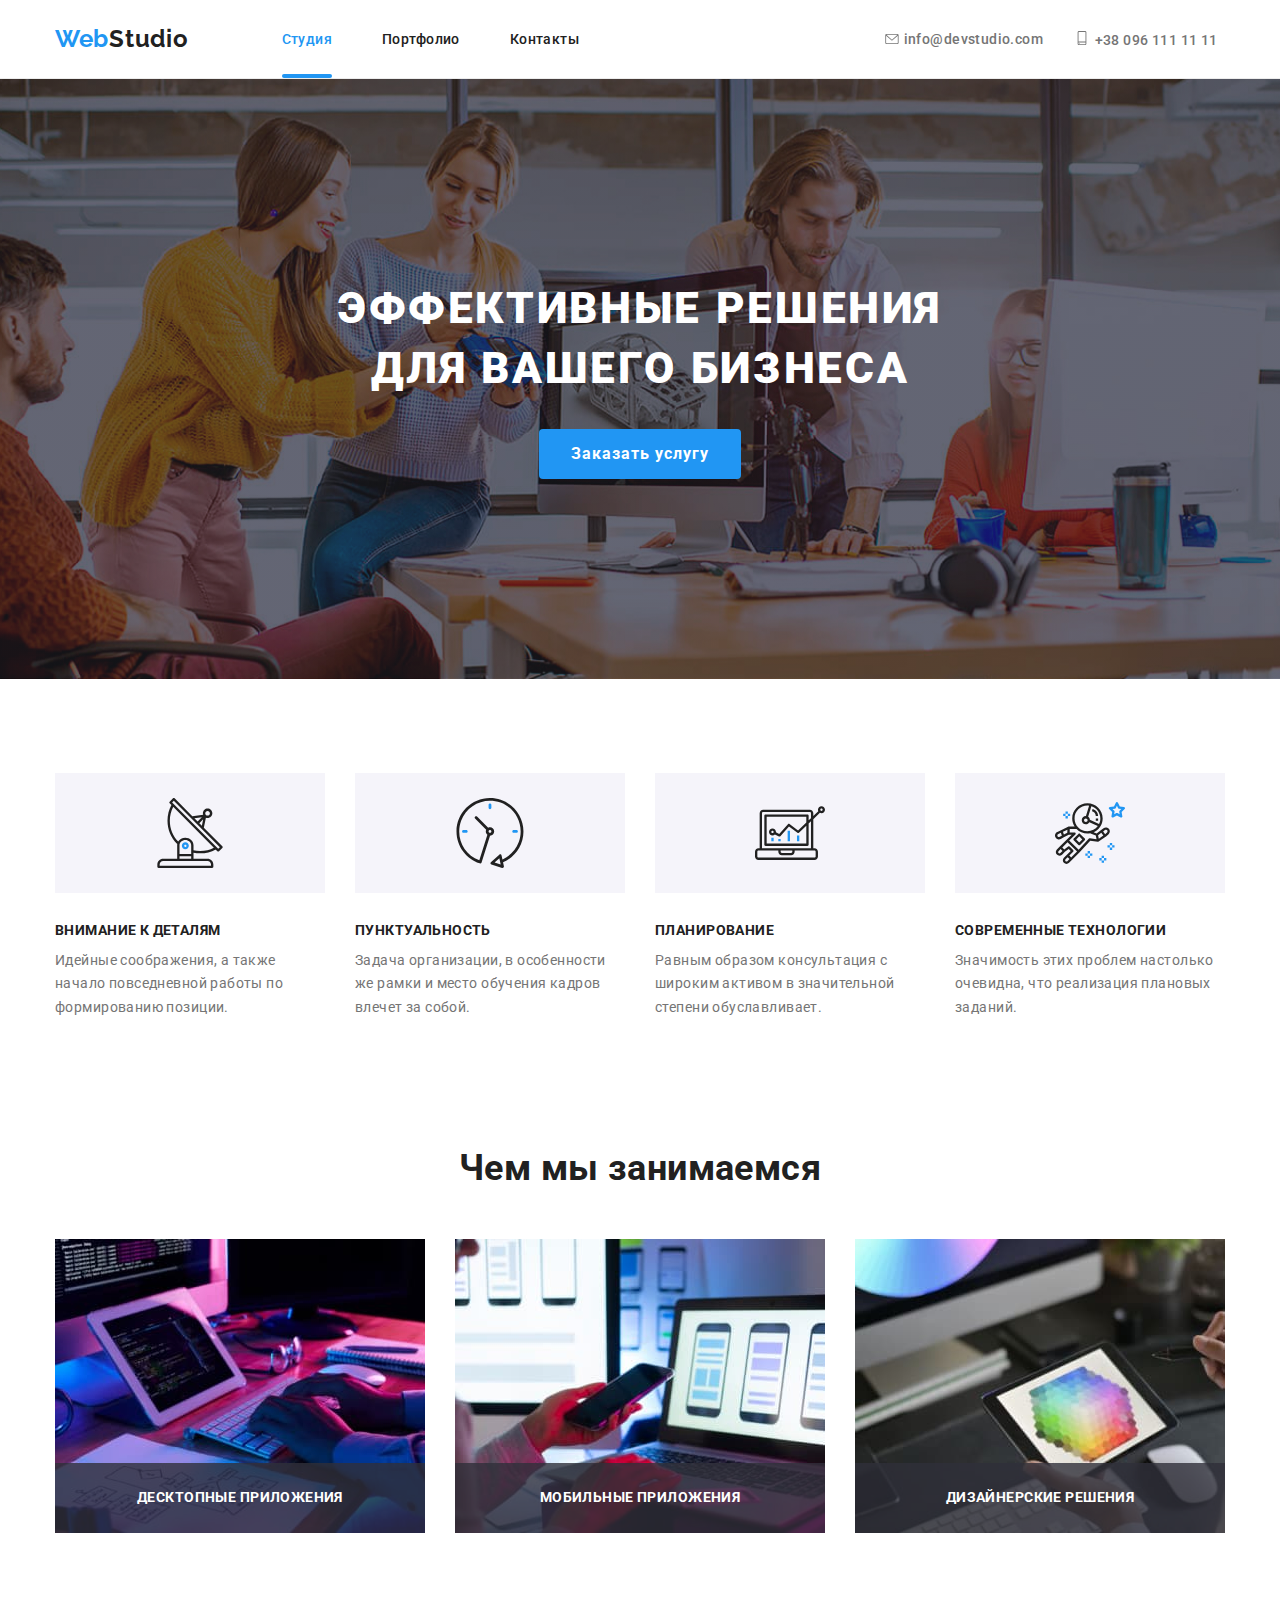
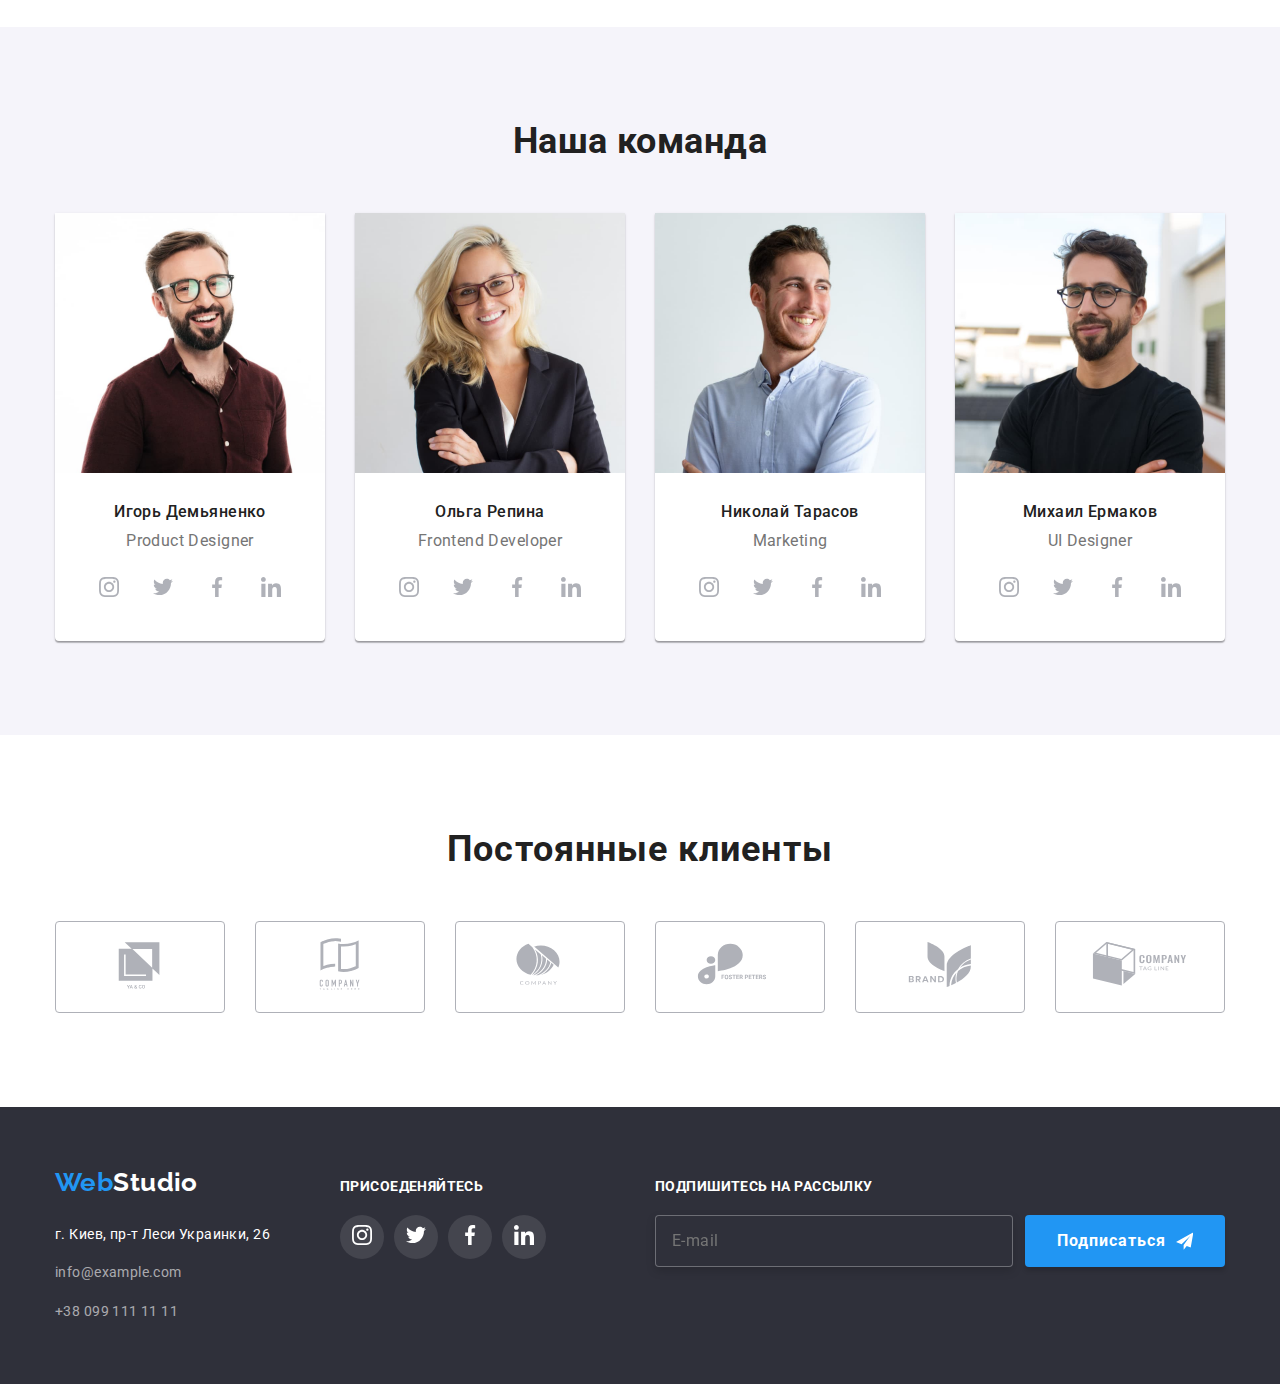
==== commit be9a757b: "Fin" ====
--- a/index.html
+++ b/index.html
@@ -26,48 +26,50 @@
 				Web<span class="logo-span">Studio</span>
 			</a>
 
-			<button type="button" class="menu-button" data-menu-button>
+			<button type="button" class="menu-button" data-menu-open>
 				<svg aria-label="переключатель мобильного меню" width="40" height="40">
 					<use class="icon-menu" href="./images/icons.svg#icon-header-menu"></use>
 				</svg>
 			</button>
 
 			<div class="menu-container" data-menu>
-				<button type="button" class="menu-container__button" data-menu-button>
-					<svg aria-label="переключатель мобильного меню" width="40" height="40">
-						<use class="icon-cross" href="./images/icons.svg#icon-header-cross"></use>
-					</svg>
-				</button>
-				<nav class="header-nav">
-					<ul class="header-list__nav">
-						<li class="header-list__li"><a href="./index.html" class="header-list__item current">Студия</a></li>
-						<li class="header-list__li"><a href="./portfolio.html" class="header-list__item ">Портфолио</a></li>
-						<li class="header-list__li"><a href="#" class="header-list__item">Контакты</a></li>
+				<div class="menu-mobile">
+					<button type="button" class="menu-container__button" data-menu-close>
+						<svg aria-label="переключатель мобильного меню" width="40" height="40">
+							<use class="icon-cross" href="./images/icons.svg#icon-header-cross"></use>
+						</svg>
+					</button>
+					<nav class="header-nav">
+						<ul class="header-list__nav">
+							<li class="header-list__li"><a href="./index.html" class="header-list__item current">Студия</a></li>
+							<li class="header-list__li"><a href="./portfolio.html" class="header-list__item ">Портфолио</a></li>
+							<li class="header-list__li"><a href="#" class="header-list__item">Контакты</a></li>
+						</ul>
+					</nav>
+					<ul class="header-contacts">
+						<li class="header-contacts__li first">
+							<a href="#" class="header-contacts__item chosen">
+								<svg width="16" height="10" class="mail-icon">
+									<use href="./images/icons.svg#icon-email"></use>
+								</svg>
+								info@devstudio.com
+								</a>
+						</li>
+						<li class="header-contacts__li last">
+							<a href="#" class="header-contacts__item second">
+								<svg width="18" height="14" class="mail-icon">
+									<use href="./images/icons.svg#icon-phone"></use>
+								</svg>
+							+38 096 111 11 11</a>
+						</li>
 					</ul>
-				</nav>
-				<ul class="header-contacts">
-					<li class="header-contacts__li first">
-						<a href="#" class="header-contacts__item chosen">
-							<svg width="16" height="10" class="mail-icon">
-								<use href="./images/icons.svg#icon-email"></use>
-							</svg>
-							info@devstudio.com
-							</a>
-					</li>
-					<li class="header-contacts__li last">
-						<a href="#" class="header-contacts__item second">
-							<svg width="18" height="14" class="mail-icon">
-								<use href="./images/icons.svg#icon-phone"></use>
-							</svg>
-						+38 096 111 11 11</a>
-					</li>
-				</ul>
-				<ul class="header-soc">
-					<li class="header-soc__li"><a href="#" class="header-soc__item">Instagram</a></li>
-					<li class="header-soc__li"><a href="#" class="header-soc__item">Twitter</a></li>
-					<li class="header-soc__li"><a href="#" class="header-soc__item">Facebook</a></li>
-					<li class="header-soc__li"><a href="#" class="header-soc__item">LinkedIn</a></li>
-				</ul>
+					<ul class="header-soc">
+						<li class="header-soc__li"><a href="#" class="header-soc__item">Instagram</a></li>
+						<li class="header-soc__li"><a href="#" class="header-soc__item">Twitter</a></li>
+						<li class="header-soc__li"><a href="#" class="header-soc__item">Facebook</a></li>
+						<li class="header-soc__li"><a href="#" class="header-soc__item">LinkedIn</a></li>
+					</ul>
+				</div>
 			</div>
 
 		</div>
@@ -180,7 +182,8 @@
 					<li class="team-list__ihor worker">
 						<picture>
 							<source srcset="./images/people_1.jpg 1x, ./images/desktop-adaptive/team-2x(1)-desktop.jpg 2x" media="(min-width: 1200px)">
-							<img class="team__img img" src="./images/people_1.jpg" alt="Игорь Демьяненко" >
+							<source srcset="./images/phone-adaptive/phone-1-1x.jpg 1x, ./images/phone-adaptive/phone-1-2x.jpg 2x">
+							<img class="team__img img" src="./images/phone-adaptive/phone-1-1x.jpg" alt="Игорь Демьяненко" >
 						</picture>
 						<div class="team-list__div">
 							<p class="team-list__name">Игорь Демьяненко</p>
@@ -221,7 +224,8 @@
 					<li class="team-list__olha worker">
 						<picture>
 							<source srcset="./images/people_2.jpg 1x, ./images/desktop-adaptive/team-2x(2)-desktop.jpg 2x" media="(min-width: 1200px)">
-							<img class="team__img img" src="./images/people_2.jpg" alt="Ольга Репина">
+							<source srcset="./images/phone-adaptive/phone-2-1x.jpg 1x, ./images/phone-adaptive/phone-2-2x.jpg 2x">
+							<img class="team__img img" src="./images/phone-adaptive/phone-2-1x.jpg" alt="Ольга Репина">
 						</picture>
 						<div class="team-list__div">
 							<p class="team-list__name">Ольга Репина</p>
@@ -262,7 +266,8 @@
 					<li class="team-list__nikolai worker">
 						<picture>
 							<source srcset="./images/people_3.jpg 1x, ./images/desktop-adaptive/team-2x(3)-desktop.jpg 2x" media="(min-width: 1200px)">
-							<img class="team__img img" src="./images/people_3.jpg" alt="Николай Тарасов">
+							<source srcset="./images/phone-adaptive/phone-3-1x.jpg 1x, ./images/phone-adaptive/phone-3-2x.jpg 2x">
+							<img class="team__img img" src="./images/phone-adaptive/phone-3-1x.jpg" alt="Николай Тарасов">
 						</picture>
 						<div class="team-list__div">
 							<p class="team-list__name">Николай Тарасов</p>
@@ -303,7 +308,8 @@
 					<li class="team-list__mikhail worker">
 						<picture>
 							<source srcset="./images/people_4.jpg 1x, ./images/desktop-adaptive/team-2x(4)-desktop.jpg 2x" media="(min-width: 1200px)">
-							<img class="team__img img" src="./images/people_4.jpg" alt="Михаил Ермаков">
+							<source srcset="./images/phone-adaptive/phone-4-1x.jpg 1x, ./images/phone-adaptive/phone-4-2x.jpg 2x">
+							<img class="team__img img" src="./images/phone-adaptive/phone-4-1x.jpg" alt="Михаил Ермаков">
 						</picture>
 						<div class="team-list__div">
 							<p class="team-list__name">Михаил Ермаков</p>
--- a/css/main.min.css
+++ b/css/main.min.css
@@ -1,2 +1,2 @@
-.header{border-bottom:1px solid #ececec;position:relative}.header-container{display:-webkit-box;display:-ms-flexbox;display:flex}.menu-container{-webkit-transition:opacity 250ms cubic-bezier(0.4, 0, 0.2, 1),-webkit-transform;transition:opacity 250ms cubic-bezier(0.4, 0, 0.2, 1),-webkit-transform;transition:transform,opacity 250ms cubic-bezier(0.4, 0, 0.2, 1);transition:transform,opacity 250ms cubic-bezier(0.4, 0, 0.2, 1),-webkit-transform}@media (max-width: 767px){.menu-container{margin:0 auto;width:100%;height:100vh;z-index:1;display:none;background-color:#fff;position:fixed;left:0;padding:48px 40px}.menu-container.is-open{display:-webkit-box;display:-ms-flexbox;display:flex;-webkit-box-orient:vertical;-webkit-box-direction:normal;-ms-flex-direction:column;flex-direction:column}}@media (min-width: 768px){.menu-container{display:-webkit-box;display:-ms-flexbox;display:flex}}.logo{color:#2196f3;font-weight:700;font-family:"Raleway",sans-serif;font-size:24px;letter-spacing:0.03em;line-height:1.19;margin-right:auto;display:-webkit-box;display:-ms-flexbox;display:flex;-webkit-box-align:center;-ms-flex-align:center;align-items:center;padding:24px 0}@media (min-width: 768px){.logo{margin-right:88px}}@media (min-width: 1200px){.logo{margin-right:93px}}.logo-span{color:#212121}@media (max-width: 767px){.header-nav{-webkit-box-flex:1;-ms-flex-positive:1;flex-grow:1}}@media (min-width: 768px){.header-nav{display:-webkit-box;display:-ms-flexbox;display:flex;-webkit-box-align:center;-ms-flex-align:center;align-items:center;margin-right:60px}}@media (min-width: 1200px){.header-nav{margin-right:305px}}@media (min-width: 768px){.header-list__nav{display:-webkit-box;display:-ms-flexbox;display:flex}}@media (max-width: 767px){.header-list__li:not(:last-child){margin-bottom:32px}}@media (min-width: 768px){.header-list__li:not(:last-child){margin-right:50px}}.header-list__item{font-weight:500;position:relative;color:#212121;display:block;-webkit-transition:background-color,fill,250ms cubic-bezier(0.4, 0, 0.2, 1);transition:background-color,fill,250ms cubic-bezier(0.4, 0, 0.2, 1)}.header-list__item:hover{color:#2196f3;background-color:#fff}.header-list__item:focus{background-color:#fff;color:#2196f3}@media (max-width: 767px){.header-list__item{font-size:40px}}@media (min-width: 768px){.header-list__item{padding:32px 0}}.current{color:#2196f3}@media (min-width: 768px){.current::after{content:"";position:absolute;bottom:0px;left:0;height:4px;width:100%;background-color:#2196f3;border-radius:2px;-webkit-transition:background-color,opacity 250ms cubic-bezier(0.4, 0, 0.2, 1);transition:background-color,opacity 250ms cubic-bezier(0.4, 0, 0.2, 1)}}@media (min-width: 768px){.header-contacts{margin-left:auto;margin-top:0;margin-bottom:0;display:-webkit-box;display:-ms-flexbox;display:flex;-webkit-box-orient:vertical;-webkit-box-direction:normal;-ms-flex-direction:column;flex-direction:column;-webkit-box-pack:center;-ms-flex-pack:center;justify-content:center}}@media (min-width: 1200px){.header-contacts{display:-webkit-box;display:-ms-flexbox;display:flex;-webkit-box-align:center;-ms-flex-align:center;align-items:center;-webkit-box-orient:horizontal;-webkit-box-direction:normal;-ms-flex-direction:row;flex-direction:row}}@media (max-width: 767px){.header-contacts__li:first-child{margin-bottom:32px}}@media (min-width: 1200px){.header-contacts__li:first-child{margin-right:30px}}.header-contacts__item{font-weight:500;color:#757575;-webkit-transition:background-color,fill,250ms cubic-bezier(0.4, 0, 0.2, 1);transition:background-color,fill,250ms cubic-bezier(0.4, 0, 0.2, 1)}.header-contacts__item:hover{color:#2196f3;background-color:#fff}.header-contacts__item:focus{background-color:#fff;color:#2196f3;-webkit-box-shadow:none;box-shadow:none}@media (max-width: 767px){.header-contacts__item{font-size:24px}}@media (max-width: 1199px){.first{margin-bottom:10px}}@media (min-width: 1200px){.chosen{padding:32px 0}}@media (min-width: 768px) and (max-width: 1199px){.chosen{padding-top:20px}}@media (max-width: 767px){.chosen{font-size:34px;color:#2196f3}}@media (max-width: 480px){.chosen{font-size:8vw}}@media (max-width: 767px){.last{margin-bottom:64px}}@media (min-width: 1200px){.second{padding:30px 0}}@media (min-width: 768px) and (max-width: 1199px){.second{padding-bottom:20px}}.header-soc{display:-webkit-box;display:-ms-flexbox;display:flex}@media (min-width: 768px){.header-soc{display:none}}@media (max-width: 480px){.header-soc{-ms-flex-wrap:wrap;flex-wrap:wrap}}.header-soc__li{padding:0 10px}.header-soc__li:not(:last-child){border-right:1px solid rgba(33,33,33,0.2)}.header-soc__li:first-child{padding-left:0}.header-soc__li:last-child{padding-right:0}@media (max-width: 480px){.header-soc__li{margin-bottom:10px;padding:0 10px}}.header-soc__item{font-size:18px;font-weight:500;color:#2196f3}.mail-icon{fill:currentColor}@media (max-width: 767px){.mail-icon{display:none}}.header-menu__button{position:absolute;top:21px;right:15px;background-color:#fff}.menu-button{margin:0;padding:10px 0;background-color:transparent;-webkit-transition:fill 250ms cubic-bezier(0.4, 0, 0.2, 1);transition:fill 250ms cubic-bezier(0.4, 0, 0.2, 1)}.menu-button:focus{fill:#2196f3}@media (min-width: 768px){.menu-button{display:none}}.menu-button .icon-cross{display:none}.menu-button.is-open .icon-cross{display:block}.menu-button.is-open .icon-menu{display:none}.menu-container__button{position:absolute;top:10px;right:10px;width:40px;height:40px;background:none;-webkit-transition:fill 250ms cubic-bezier(0.4, 0, 0.2, 1);transition:fill 250ms cubic-bezier(0.4, 0, 0.2, 1)}.menu-container__button:focus{fill:#2196f3}@media (min-width: 768px){.menu-container__button{display:none}}*{padding:0;margin:0;border:0}*,*:before,*:after{-webkit-box-sizing:border-box;box-sizing:border-box}nav,footer,header,aside{display:block}html,body{height:100%;width:100%;font-size:100%;line-height:1;font-size:14px;-ms-text-size-adjust:100%;-moz-text-size-adjust:100%;-webkit-text-size-adjust:100%}input,button,textarea{font-family:inherit}input::-ms-clear{display:none}button{cursor:pointer}button::-moz-focus-inner{padding:0;border:0}a,a:visited{text-decoration:none}a:hover{text-decoration:none}ul li{list-style:none}img{vertical-align:top}h1,h2,h3,h4,h5,h6{font-size:inherit;font-weight:400}.btn{background-color:#2196f3;color:#fff;font-size:16px;font-weight:700;line-height:1.87;letter-spacing:0.06em;padding:10px 29px;border-radius:4px}.img{display:block;max-width:100%;height:auto}.hero{max-width:1600px;margin-left:auto;margin-right:auto;background-image:-webkit-gradient(linear, left top, right top, from(rgba(47,48,58,0.4)), to(rgba(47,48,58,0.4))),url("../images/bg-main.jpg");background-image:linear-gradient(to right, rgba(47,48,58,0.4), rgba(47,48,58,0.4)),url("../images/bg-main.jpg");background-repeat:no-repeat}@media (min-width: 768px) and (max-width: 1199px){.hero{background-image:-webkit-gradient(linear, left top, right top, from(rgba(47,48,58,0.4)), to(rgba(47,48,58,0.4))),url("../images/bg-main.jpg");background-image:linear-gradient(to right, rgba(47,48,58,0.4), rgba(47,48,58,0.4)),url("../images/bg-main.jpg")}}@media (max-width: 479px){.hero{background-image:-webkit-gradient(linear, left top, right top, from(rgba(47,48,58,0.4)), to(rgba(47,48,58,0.4))),url("../images/phone-main__bg.jpg");background-image:linear-gradient(to right, rgba(47,48,58,0.4), rgba(47,48,58,0.4)),url("../images/phone-main__bg.jpg")}}@media (max-width: 767px){.hero{background-image:-webkit-gradient(linear, left top, right top, from(rgba(47,48,58,0.4)), to(rgba(47,48,58,0.4))),url("../images/tablet-main__bg.jpg");background-image:linear-gradient(to right, rgba(47,48,58,0.4), rgba(47,48,58,0.4)),url("../images/tablet-main__bg.jpg")}}.hero__title{color:#fff;font-size:26px;text-transform:uppercase;font-weight:900;line-height:1.36;text-align:center;letter-spacing:0.06em;margin-bottom:30px}@media (max-width: 480px){.hero__title{font-size:20px}}@media (min-width: 1200px){.hero__title{font-size:44px}}.hero__button{display:block;margin:0 auto}.section-hero{padding:118px 0}@media (min-width: 1200px){.section-hero{padding:200px 0}}.btn{background-color:#2196f3;color:#fff;font-size:16px;font-weight:700;line-height:1.87;letter-spacing:0.06em;padding:10px 32px;border-radius:4px}.benefits-benefits{padding-bottom:0}@media (min-width: 768px){.benefits-list{display:-webkit-box;display:-ms-flexbox;display:flex}}@media (min-width: 768px) and (max-width: 1199px){.benefits-list{display:-webkit-box;display:-ms-flexbox;display:flex;-ms-flex-wrap:wrap;flex-wrap:wrap}}@media (min-width: 768px) and (max-width: 1199px){.benefits-list__li{width:354px}.benefits-list__li:nth-child(odd){margin-right:30px}.benefits-list__li:nth-last-child(-n+2){margin-bottom:0}}@media (min-width: 1200px){.benefits-list__li{width:270px;height:251px;margin-bottom:0}.benefits-list__li:not(:last-child){margin-right:30px}}@media (min-width: 768px){.benefits-list__li{margin-bottom:30px}}@media (max-width: 767px){.benefits-list__li:not(:last-child){margin-bottom:30px}}.benefits-list__div{background-color:#f5f4fa;width:100%;height:120px;display:-webkit-box;display:-ms-flexbox;display:flex;-webkit-box-pack:center;-ms-flex-pack:center;justify-content:center;-webkit-box-align:center;-ms-flex-align:center;align-items:center;margin-bottom:30px}@media (min-width: 768px){.benefits-list__div{width:354px}}@media (min-width: 1200px){.benefits-list__div{width:270px}}.benefits-list__title{font-weight:700;text-transform:uppercase;line-height:1.14;margin-bottom:10px}@media (max-width: 767px){.benefits-list__title{text-align:center}}.benefits-list__text{color:#757575;line-height:1.71}.devices-section{padding-bottom:94px}@media (max-width: 1199px){.devices-section{display:none}}.devices-title{font-size:36px;font-weight:700;text-align:center;line-height:1.16}@media (min-width: 768px){.devices-title{margin-bottom:50px}}@media (min-width: 768px) and (max-width: 1199px){.devices-list{display:-webkit-box;display:-ms-flexbox;display:flex;-webkit-box-pack:justify;-ms-flex-pack:justify;justify-content:space-between}}@media (min-width: 1200px){.devices-list{display:-webkit-box;display:-ms-flexbox;display:flex}}.devices-list__photo:not(:last-child){margin-right:30px}.devices-list__device-thumb{position:relative}.devices-list__overlay{position:absolute;display:-webkit-box;display:-ms-flexbox;display:flex;-webkit-box-align:center;-ms-flex-align:center;align-items:center;-webkit-box-pack:center;-ms-flex-pack:center;justify-content:center;bottom:0;left:0;width:100%;height:70px;color:#fff;font-weight:700;font-size:14px;line-height:1.14;text-align:center;letter-spacing:0.03em;text-transform:uppercase;background:rgba(47,48,58,0.8)}.team{background-color:#f5f4fa}.team-title{font-size:28px;font-weight:700;text-align:center;line-height:1.16;margin-bottom:30px}@media (min-width: 1200px){.team-title{margin-bottom:50px}}@media (min-width: 1200px){.team-title{font-size:36px}}.team-list{text-align:center}.team-list>.worker{background:#fff;-webkit-box-shadow:0px 1px 3px rgba(0,0,0,0.12),0px 1px 1px rgba(0,0,0,0.14),0px 2px 1px rgba(0,0,0,0.2);box-shadow:0px 1px 3px rgba(0,0,0,0.12),0px 1px 1px rgba(0,0,0,0.14),0px 2px 1px rgba(0,0,0,0.2);border-radius:0px 0px 4px 4px}@media (min-width: 768px){.team-list{display:-webkit-box;display:-ms-flexbox;display:flex;-ms-flex-wrap:wrap;flex-wrap:wrap}}@media (max-width: 1199px){.worker:not(:last-child){margin-bottom:30px}}@media (min-width: 768px){.worker:not(:last-child){margin-right:30px}}@media (min-width: 768px) and (max-width: 1199px){.worker{width:354px}.worker:nth-last-child(-n+2){margin-bottom:0}}@media (min-width: 768px) and (max-width: 1199px){.worker:nth-child(even){margin-right:0}}@media (min-width: 1200px){.worker{width:270px;margin-bottom:0}}.team-list__div{padding:30px 0px}.team-list__name{font-weight:500;font-size:16px;line-height:1.18;margin-bottom:10px}.team-list__position{font-size:16px;color:#757575;line-height:1.18;margin-bottom:16px}.team-soc{display:-webkit-box;display:-ms-flexbox;display:flex;-webkit-box-pack:center;-ms-flex-pack:center;justify-content:center}.team-soc__li:not(:last-child){margin-right:10px}.team-soc__team{border-radius:50%;width:44px;height:44px;background:#fff;fill:#afb1b8;-webkit-transition:background-color,fill,250ms cubic-bezier(0.4, 0, 0.2, 1);transition:background-color,fill,250ms cubic-bezier(0.4, 0, 0.2, 1)}.team-soc__team:hover{background-color:#2196f3;fill:#fff}.team-soc__team:focus{background-color:#2196f3;fill:#fff}.clients-title{font-weight:700;font-size:28px;line-height:1.16;text-align:center;letter-spacing:0.03em;margin-bottom:30px}@media (min-width: 1200px){.clients-title{font-size:36px;margin-bottom:50px}}.clients-list{display:-webkit-box;display:-ms-flexbox;display:flex;-webkit-box-pack:center;-ms-flex-pack:center;justify-content:center;-ms-flex-wrap:wrap;flex-wrap:wrap}@media (max-width: 767px){.clients-list{-ms-flex-preferred-size:50%;flex-basis:50%}}@media (min-width: 768px) and (max-width: 1199px){.clients-list{-ms-flex-preferred-size:33.3333%;flex-basis:33.3333%}}.clients-list__li{margin-right:30px;margin-bottom:30px}@media (max-width: 767px){.clients-list__li:nth-child(even){margin-right:0}.clients-list__li:nth-last-child(-n+2){margin-bottom:0}}@media (min-width: 768px) and (max-width: 1199px){.clients-list__li:nth-last-child(-n+3){margin-bottom:0}.clients-list__li:nth-child(3n+3){margin-right:0}}@media (min-width: 1200px){.clients-list__li:not(:last-child){margin-right:30px;margin-bottom:0}.clients-list__li:last-child{margin-bottom:0;margin-right:0}}@media (max-width: 479px){.clients-list__li{margin-right:0}.clients-list__li:nth-child(5){margin-bottom:30px}}.clients-list__li:focus,.clients-list__li :hover{background-color:#fff;fill:#2196f3;border:1px solid #2196f3;-webkit-box-shadow:none;box-shadow:none}.clients-list__btn{border:1px solid #afb1b8;border-radius:4px;width:210px;height:92px;background-color:#fff;fill:#afb1b8;-webkit-transition:border,fill,250ms cubic-bezier(0.4, 0, 0.2, 1);transition:border,fill,250ms cubic-bezier(0.4, 0, 0.2, 1)}.clients-list__btn:focus,.clients-list__btn :hover{background-color:#fff;fill:#2196f3;border:1px solid #2196f3;-webkit-box-shadow:none;box-shadow:none}@media (min-width: 768px){.clients-list__btn{width:226px}}@media (min-width: 1200px){.clients-list__btn{width:170px}}.clients-list__svg:hover{border:none}.footer{background-color:#2f303a;padding:60px 0}.container-footer{margin:0 auto;padding:0px 15px}@media (max-width: 1199px){.container-footer{text-align:center}}@media (max-width: 767px){.container-footer{padding:0 15px}}@media (min-width: 768px){.container-footer{max-width:768px;-webkit-box-align:baseline;-ms-flex-align:baseline;align-items:baseline}}@media (min-width: 1200px){.container-footer{display:-webkit-box;display:-ms-flexbox;display:flex;-ms-flex-wrap:wrap;flex-wrap:wrap;max-width:1200px}}.footer-block__title{display:inline-block;font-family:"Raleway",sans-serif;font-weight:700;font-size:24px;color:#fff;line-height:1.19}.footer-block__title:focus{background-color:#2f303a}@media (min-width: 1200px){.footer-block__title{font-size:26px}}@media (max-width: 1199px){.footer-block__title{margin-bottom:20px}}@media (min-width: 768px) and (max-width: 1199px){.footer-blocks{display:-webkit-box;display:-ms-flexbox;display:flex;padding:0px 75px 0px 76px}}@media (min-width: 768px){.footer-blocks{-webkit-box-align:baseline;-ms-flex-align:baseline;align-items:baseline}}@media (max-width: 1199px){.footer-blocks{margin-bottom:60px}}@media (min-width: 1200px){.footer-blocks{display:-webkit-box;display:-ms-flexbox;display:flex;margin-right:auto}}@media (max-width: 767px){.address-block{margin-bottom:60px}}@media (min-width: 768px) and (max-width: 1199px){.address-block{margin-right:165px}}@media (min-width: 1200px){.address-block{margin-right:70px;margin-bottom:0}}.footer-block{font-style:normal}.footer-block__li:not(:last-child){margin-bottom:8px}.footer-block__span{color:#2196f3}.footer-block__address{display:block;font-style:normal;color:#fff;line-height:1.71}@media (min-width: 1200px){.footer-block__address{margin-top:25px}}.footer-block__email,.footer-block__tel{color:rgba(255,255,255,0.6);line-height:1.71;display:block;-webkit-transition:background-color,color,250ms cubic-bezier(0.4, 0, 0.2, 1);transition:background-color,color,250ms cubic-bezier(0.4, 0, 0.2, 1)}.footer-block__email:hover,.footer-block__tel:hover{color:#2196f3;background-color:#2f303a}.footer-block__email:focus,.footer-block__tel:focus{color:#2196f3;background-color:#2f303a}@media (min-width: 768px){.footer-block__email,.footer-block__tel{margin-top:8px}}@media (min-width: 1200px){.footer-block__email,.footer-block__tel{margin-top:15px}}@media (min-width: 1200px){.footer-block2{margin-right:auto}}.footer-block2__text{text-transform:uppercase;font-weight:700;font-size:14px;line-height:1.14;letter-spacing:0.03em;color:#fff;margin-bottom:20px}.block2-list{display:-webkit-box;display:-ms-flexbox;display:flex;-webkit-box-pack:center;-ms-flex-pack:center;justify-content:center}.block2-list__li:not(:last-child){margin-right:10px}.block2-list__soc{border-radius:50%;width:44px;height:44px;background:rgba(255,255,255,0.1);-webkit-transition:background-color,color,250ms cubic-bezier(0.4, 0, 0.2, 1);transition:background-color,color,250ms cubic-bezier(0.4, 0, 0.2, 1)}.block2-list__soc:hover{background-color:#2196f3}.block2-list__soc:focus{background-color:#2196f3}.block2-list__svg{fill:#fff}@media (min-width: 768px) and (max-width: 1199px){.footer-block3{margin:0 auto}}.footer-block3__text{font-weight:700;line-height:1.14;letter-spacing:0.03em;text-transform:uppercase;color:#fff;margin-bottom:20px}.footer-block3__form{display:-webkit-box;display:-ms-flexbox;display:flex;-webkit-box-orient:vertical;-webkit-box-direction:normal;-ms-flex-direction:column;flex-direction:column}@media (min-width: 1200px){.footer-block3__form{-webkit-box-orient:horizontal;-webkit-box-direction:normal;-ms-flex-direction:row;flex-direction:row}}.footer-block3__form input{padding:15px 0px 15px 16px;font-size:16px;line-height:1.25;letter-spacing:0.03em;color:rgba(255,255,255,0.6)}@media (max-width: 1199px){.footer-block3__form input{margin-bottom:20px}}.footer-block3__input{display:block;width:100%;margin:0 auto;border:1px solid rgba(255,255,255,0.3);-webkit-filter:drop-shadow(0px 4px 4px rgba(0,0,0,0.15));filter:drop-shadow(0px 4px 4px rgba(0,0,0,0.15));border-radius:4px;background:#2f303a}.footer-block3__input:focus{background:#2f303a}@media (min-width: 480px){.footer-block3__input{width:450px}}@media (min-width: 1200px){.footer-block3__input{width:358px;margin-right:12px}}.footer-btn{-webkit-box-shadow:0px 4px 4px rgba(0,0,0,0.15);box-shadow:0px 4px 4px rgba(0,0,0,0.15);display:-webkit-box;display:-ms-flexbox;display:flex;margin:0 auto;-webkit-box-align:center;-ms-flex-align:center;align-items:center;text-align:center;width:200px}.footer-block3__btnicon{width:24px;height:24px;margin-left:10px}.backdrop{position:fixed;width:100%;height:100%;top:0;left:0;z-index:15;background:rgba(0,0,0,0.2);-webkit-transition:opacity 250ms cubic-bezier(0.4, 0, 0.2, 1),-webkit-transform;transition:opacity 250ms cubic-bezier(0.4, 0, 0.2, 1),-webkit-transform;transition:transform,opacity 250ms cubic-bezier(0.4, 0, 0.2, 1);transition:transform,opacity 250ms cubic-bezier(0.4, 0, 0.2, 1),-webkit-transform}.backdrop.is-hidden{opacity:0;pointer-events:none}.modal{display:block;position:relative;top:50%;left:50%;width:450px;height:609px;-webkit-transform:translate(-50%, -50%) scale(1);transform:translate(-50%, -50%) scale(1);background-color:#fff;border-radius:4px;padding:40px;-webkit-transition:-webkit-transform 250ms cubic-bezier(0.4, 0, 0.2, 1);transition:-webkit-transform 250ms cubic-bezier(0.4, 0, 0.2, 1);transition:transform 250ms cubic-bezier(0.4, 0, 0.2, 1);transition:transform 250ms cubic-bezier(0.4, 0, 0.2, 1), -webkit-transform 250ms cubic-bezier(0.4, 0, 0.2, 1)}@media (min-width: 1200px){.modal{width:528px;height:581px}}@media (max-width: 460px){.modal{width:300px;height:auto}}.modal__button{position:absolute;display:block;width:30px;height:30px;border-radius:50%;background-color:#fff;border:1px solid rgba(0,0,0,0.1);top:8px;right:8px}.modal__button:focus{fill:#2196f3;-webkit-box-shadow:none;box-shadow:none}.modal-container__title{font-weight:700;font-size:20px;line-height:1.15;text-align:center;letter-spacing:0.03em;color:#212121;margin-bottom:12px}.modal-form__name{display:block;color:#757575;position:relative;font-size:12px;line-height:1.16;letter-spacing:0.01em;margin-bottom:10px;-webkit-transition:border,background-color 250ms cubic-bezier(0.4, 0, 0.2, 1);transition:border,background-color 250ms cubic-bezier(0.4, 0, 0.2, 1)}.modal-form__input{width:100%;height:40px;border:1px solid rgba(33,33,33,0.2);border-radius:4px;margin-top:4px;color:#212121;padding-left:42px;-webkit-transition:border,border-color 250ms cubic-bezier(0.4, 0, 0.2, 1);transition:border,border-color 250ms cubic-bezier(0.4, 0, 0.2, 1)}.modal-form__input:focus{background-color:#fff;outline:1px solid #2196f3;border:none}.modal-form__icon{width:18px;height:18px;position:absolute;top:50%;left:12px;display:inline-block;fill:#212121;-webkit-transition:fill 250ms cubic-bezier(0.4, 0, 0.2, 1);transition:fill 250ms cubic-bezier(0.4, 0, 0.2, 1)}.modal-form__input:focus ~ .modal-form__icon{fill:#2196f3}.last-field{margin-bottom:20px;line-height:1.14;letter-spacing:0.01em}.modal-form__textarea{width:100%;height:40px;border:1px solid rgba(33,33,33,0.2);border-radius:4px;margin-top:4px;padding:12px 16px;resize:none;height:120px;color:#212121;-webkit-transition:background-color,outline 250ms cubic-bezier(0.4, 0, 0.2, 1);transition:background-color,outline 250ms cubic-bezier(0.4, 0, 0.2, 1)}.modal-form__textarea:focus{background-color:#fff;outline:1px solid #2196f3;border:none}@media (min-width: 1200px){.modal-form__textarea{width:448px}}.agree{display:inline-block;line-height:1.71;letter-spacing:0.03em;color:#757575;margin-bottom:30px;position:relative;left:50%;-webkit-transform:translate(-50%, 0);transform:translate(-50%, 0)}@media (max-width: 1199px){.agree{font-size:12px}}.agree__checkbox{-moz-appearance:none;-webkit-appearance:none;appearance:none}.agree__checkbox-icon{display:inline-block;width:15px;height:15px;border:2px solid #212121;border-radius:2px;position:relative;top:2px;margin-right:5px;-webkit-transition:background-color 250ms cubic-bezier(0.4, 0, 0.2, 1);transition:background-color 250ms cubic-bezier(0.4, 0, 0.2, 1)}@media (min-width: 1200px){.agree__checkbox-icon{margin-right:8px}}.agree__checkbox:checked+.agree__checkbox-icon{border-color:#2196f3;background-color:#2196f3;background-image:url("../images/agree.svg");background-size:contain;background-origin:border-box;background-repeat:no-repeat}.agree__checkbox:focus+.agree__checkbox-icon{border-color:#2196f3}.agree__span{color:#2196f3;text-decoration:underline}.agree__span:focus{background:#fff;-webkit-box-shadow:none;box-shadow:none}.modal-btn{display:block;margin:0 auto;background-color:#2196f3;color:#fff;font-size:16px;font-weight:700;line-height:1.87;letter-spacing:0.06em;border-radius:4px;padding:10px 55px;-webkit-box-shadow:0px 4px 4px rgba(0,0,0,0.15);box-shadow:0px 4px 4px rgba(0,0,0,0.15)}.filter{margin-bottom:40px}@media (min-width: 768px){.filter{margin-bottom:30px;text-align:center}}@media (min-width: 1200px){.filter{margin-bottom:50px}}.filter__li{margin-left:8px}.filter__li:first-child{margin-left:0}.filter__li:nth-child(-n+3){margin-bottom:15px}@media (max-width: 767px){.filter__li:nth-child(4){margin-left:0}}.filter__item{padding:6px 22px;-webkit-transition:background-color,color,250ms cubic-bezier(0.4, 0, 0.2, 1),-webkit-box-shadow;transition:background-color,color,250ms cubic-bezier(0.4, 0, 0.2, 1),-webkit-box-shadow;transition:background-color,color,box-shadow,250ms cubic-bezier(0.4, 0, 0.2, 1);transition:background-color,color,box-shadow,250ms cubic-bezier(0.4, 0, 0.2, 1),-webkit-box-shadow}.filter__li,.filter__item{font-size:16px;line-height:1.7;font-weight:500;background-color:#f5f4fa;display:inline-block;border-radius:4px;-webkit-transition:background-color,color,250ms cubic-bezier(0.4, 0, 0.2, 1),-webkit-box-shadow;transition:background-color,color,250ms cubic-bezier(0.4, 0, 0.2, 1),-webkit-box-shadow;transition:background-color,color,box-shadow,250ms cubic-bezier(0.4, 0, 0.2, 1);transition:background-color,color,box-shadow,250ms cubic-bezier(0.4, 0, 0.2, 1),-webkit-box-shadow}.filter__li:hover,.filter__li :focus,.filter__item:hover,.filter__item :focus{background-color:#2196f3;color:#fff;-webkit-box-shadow:0px 3px 1px rgba(0,0,0,0.1),0px 1px 2px rgba(0,0,0,0.08),0px 2px 2px rgba(0,0,0,0.12);box-shadow:0px 3px 1px rgba(0,0,0,0.1),0px 1px 2px rgba(0,0,0,0.08),0px 2px 2px rgba(0,0,0,0.12)}.active{background-color:#2196f3;color:#fff;-webkit-box-shadow:0px 3px 1px rgba(0,0,0,0.1),0px 1px 2px rgba(0,0,0,0.08),0px 2px 2px rgba(0,0,0,0.12);box-shadow:0px 3px 1px rgba(0,0,0,0.1),0px 1px 2px rgba(0,0,0,0.08),0px 2px 2px rgba(0,0,0,0.12)}@media (min-width: 768px){.shop-list{display:-webkit-box;display:-ms-flexbox;display:flex;-ms-flex-wrap:wrap;flex-wrap:wrap;margin:-15px}}.shop-list__li{display:-webkit-box;display:-ms-flexbox;display:flex;-webkit-box-orient:vertical;-webkit-box-direction:normal;-ms-flex-direction:column;flex-direction:column;border-right:1px solid #eee;border-bottom:1px solid #eee;border-left:1px solid #eee;margin-bottom:30px;color:#eee;position:relative;overflow:hidden;-webkit-transition:opacity 250ms cubic-bezier(0.4, 0, 0.2, 1),-webkit-box-shadow 250ms cubic-bezier(0.4, 0, 0.2, 1);transition:opacity 250ms cubic-bezier(0.4, 0, 0.2, 1),-webkit-box-shadow 250ms cubic-bezier(0.4, 0, 0.2, 1);transition:box-shadow 250ms cubic-bezier(0.4, 0, 0.2, 1),opacity 250ms cubic-bezier(0.4, 0, 0.2, 1);transition:box-shadow 250ms cubic-bezier(0.4, 0, 0.2, 1),opacity 250ms cubic-bezier(0.4, 0, 0.2, 1),-webkit-box-shadow 250ms cubic-bezier(0.4, 0, 0.2, 1)}.shop-list__li:hover{-webkit-box-shadow:0px 1px 1px rgba(0,0,0,0.12),0px 4px 4px rgba(0,0,0,0.06),1px 4px 6px rgba(0,0,0,0.16);box-shadow:0px 1px 1px rgba(0,0,0,0.12),0px 4px 4px rgba(0,0,0,0.06),1px 4px 6px rgba(0,0,0,0.16)}.shop-list__li:focus{background-color:#fff;-webkit-box-shadow:0px 1px 1px rgba(0,0,0,0.12),0px 4px 4px rgba(0,0,0,0.06),1px 4px 6px rgba(0,0,0,0.16);box-shadow:0px 1px 1px rgba(0,0,0,0.12),0px 4px 4px rgba(0,0,0,0.06),1px 4px 6px rgba(0,0,0,0.16)}@media (max-width: 767px){.shop-list__li{max-width:450px}}@media (min-width: 768px) and (max-width: 1199px){.shop-list__li{margin:15px;-ms-flex-preferred-size:calc((100% - 2 * 30px) / 2);flex-basis:calc((100% - 2 * 30px) / 2)}}@media (min-width: 1200px){.shop-list__li{width:354px;margin:15px;width:calc((100% - 6 * 15px) / 3)}}.shop-list__item{display:block;-webkit-box-flex:1;-ms-flex-positive:1;flex-grow:1}.shop-thumb{position:relative;overflow:hidden}.shop-thumb__hover{margin:0;padding:63px 24px;position:absolute;top:0;left:0;width:100%;height:100%;font-size:18px;line-height:1.56;letter-spacing:0.03em;color:#fff;background-color:rgba(33,150,243,0.9);-webkit-transform:translateY(100%);transform:translateY(100%);-webkit-transition:opacity 250ms cubic-bezier(0.4, 0, 0.2, 1),-webkit-transform 250ms cubic-bezier(0.4, 0, 0.2, 1);transition:opacity 250ms cubic-bezier(0.4, 0, 0.2, 1),-webkit-transform 250ms cubic-bezier(0.4, 0, 0.2, 1);transition:opacity 250ms cubic-bezier(0.4, 0, 0.2, 1),transform 250ms cubic-bezier(0.4, 0, 0.2, 1);transition:opacity 250ms cubic-bezier(0.4, 0, 0.2, 1),transform 250ms cubic-bezier(0.4, 0, 0.2, 1),-webkit-transform 250ms cubic-bezier(0.4, 0, 0.2, 1);opacity:0}.shop-list__item:hover .shop-thumb__hover{opacity:1;-webkit-transform:translateY(0);transform:translateY(0)}.shop-list__item:focus .shop-thumb__hover{opacity:1;-webkit-transform:translateY(0);transform:translateY(0)}@media (max-width: 767px){.shop-thumb__hover{overflow:scroll}}.shop-thumb__img{display:block;width:100%;height:100%}.item-div{padding:20px}.item-div__title{font-size:18px;font-weight:700;line-height:2;color:#212121;letter-spacing:0.06em;margin-bottom:4px}.item-div__text{font-size:16px;line-height:1.9;color:#757575;line-height:1.87}body{font-family:"Roboto",sans-serif;color:#212121;font-size:14px;letter-spacing:0.03em}.color{background-color:#f5f4fa}.container{padding:0 15px;margin:0 auto}@media (min-width: 480px){.container{width:480px}}@media (min-width: 768px){.container{width:768px}}@media (min-width: 1200px){.container{width:1200px}}.section{padding:60px 0}@media (min-width: 1200px){.section{padding:94px 0}}
+.header{border-bottom:1px solid #ececec;position:relative}.header-container{display:-webkit-box;display:-ms-flexbox;display:flex}.logo{color:#2196f3;font-weight:700;font-family:"Raleway",sans-serif;font-size:24px;letter-spacing:0.03em;line-height:1.19;margin-right:auto;display:-webkit-box;display:-ms-flexbox;display:flex;-webkit-box-align:center;-ms-flex-align:center;align-items:center;padding:24px 0}@media (min-width: 768px){.logo{margin-right:88px}}@media (min-width: 1200px){.logo{margin-right:93px}}.logo-span{color:#212121}@media (max-width: 767px){.header-nav{-webkit-box-flex:1;-ms-flex-positive:1;flex-grow:1}}@media (min-width: 768px){.header-nav{display:-webkit-box;display:-ms-flexbox;display:flex;-webkit-box-align:center;-ms-flex-align:center;align-items:center;margin-right:60px}}@media (min-width: 1200px){.header-nav{margin-right:305px}}@media (min-width: 768px){.header-list__nav{display:-webkit-box;display:-ms-flexbox;display:flex}}@media (max-width: 767px){.header-list__li:not(:last-child){margin-bottom:32px}}@media (min-width: 768px){.header-list__li:not(:last-child){margin-right:50px}}.header-list__item{font-weight:500;position:relative;color:#212121;display:block;-webkit-transition:background-color,fill,250ms cubic-bezier(0.4, 0, 0.2, 1);transition:background-color,fill,250ms cubic-bezier(0.4, 0, 0.2, 1)}.header-list__item:hover{color:#2196f3;background-color:#fff}.header-list__item:focus{background-color:#fff;color:#2196f3}@media (max-width: 767px){.header-list__item{font-size:40px}}@media (min-width: 768px){.header-list__item{padding:32px 0}}.current{color:#2196f3}@media (min-width: 768px){.current::after{content:"";position:absolute;bottom:0px;left:0;height:4px;width:100%;background-color:#2196f3;border-radius:2px;-webkit-transition:background-color,opacity 250ms cubic-bezier(0.4, 0, 0.2, 1);transition:background-color,opacity 250ms cubic-bezier(0.4, 0, 0.2, 1)}}@media (min-width: 768px){.header-contacts{margin-left:auto;margin-top:0;margin-bottom:0;display:-webkit-box;display:-ms-flexbox;display:flex;-webkit-box-orient:vertical;-webkit-box-direction:normal;-ms-flex-direction:column;flex-direction:column;-webkit-box-pack:center;-ms-flex-pack:center;justify-content:center}}@media (min-width: 1200px){.header-contacts{display:-webkit-box;display:-ms-flexbox;display:flex;-webkit-box-align:center;-ms-flex-align:center;align-items:center;-webkit-box-orient:horizontal;-webkit-box-direction:normal;-ms-flex-direction:row;flex-direction:row}}@media (max-width: 767px){.header-contacts__li:first-child{margin-bottom:32px}}@media (min-width: 1200px){.header-contacts__li:first-child{margin-right:30px}}.header-contacts__item{font-weight:500;color:#757575;-webkit-transition:background-color,fill,250ms cubic-bezier(0.4, 0, 0.2, 1);transition:background-color,fill,250ms cubic-bezier(0.4, 0, 0.2, 1)}.header-contacts__item:hover{color:#2196f3;background-color:#fff}.header-contacts__item:focus{background-color:#fff;color:#2196f3;-webkit-box-shadow:none;box-shadow:none}@media (max-width: 767px){.header-contacts__item{font-size:24px}}@media (max-width: 1199px){.first{margin-bottom:10px}}@media (min-width: 1200px){.chosen{padding:32px 0}}@media (min-width: 768px) and (max-width: 1199px){.chosen{padding-top:20px}}@media (max-width: 767px){.chosen{font-size:34px;color:#2196f3}}@media (max-width: 480px){.chosen{font-size:8vw}}@media (max-width: 767px){.last{margin-bottom:64px}}@media (min-width: 1200px){.second{padding:30px 0}}@media (min-width: 768px) and (max-width: 1199px){.second{padding-bottom:20px}}.header-soc{display:-webkit-box;display:-ms-flexbox;display:flex}@media (min-width: 768px){.header-soc{display:none}}@media (max-width: 480px){.header-soc{-ms-flex-wrap:wrap;flex-wrap:wrap}}.header-soc__li{padding:0 10px}.header-soc__li:not(:last-child){border-right:1px solid rgba(33,33,33,0.2)}.header-soc__li:first-child{padding-left:0}.header-soc__li:last-child{padding-right:0}@media (max-width: 480px){.header-soc__li{margin-bottom:10px;padding:0 10px}}.header-soc__item{font-size:18px;font-weight:500;color:#2196f3}.mail-icon{fill:currentColor}@media (max-width: 767px){.mail-icon{display:none}}.menu-container{-webkit-transition:opacity 250ms cubic-bezier(0.4, 0, 0.2, 1),-webkit-transform;transition:opacity 250ms cubic-bezier(0.4, 0, 0.2, 1),-webkit-transform;transition:transform,opacity 250ms cubic-bezier(0.4, 0, 0.2, 1);transition:transform,opacity 250ms cubic-bezier(0.4, 0, 0.2, 1),-webkit-transform}@media (max-width: 767px){.menu-container{position:fixed;left:0;margin:0 auto;z-index:5;width:100%;height:100vh;opacity:0;background-color:#fff}.menu-container.is-open{display:-webkit-box;display:-ms-flexbox;display:flex;-webkit-box-orient:vertical;-webkit-box-direction:normal;-ms-flex-direction:column;flex-direction:column;opacity:1}}.menu-mobile{-webkit-transition:opacity 250ms cubic-bezier(0.4, 0, 0.2, 1),-webkit-transform;transition:opacity 250ms cubic-bezier(0.4, 0, 0.2, 1),-webkit-transform;transition:transform,opacity 250ms cubic-bezier(0.4, 0, 0.2, 1);transition:transform,opacity 250ms cubic-bezier(0.4, 0, 0.2, 1),-webkit-transform}@media (max-width: 767px){.menu-mobile{position:relative;left:0;margin:0 auto;width:100%;max-width:480px;height:100vh;padding:48px 40px;background-color:#fff;display:-webkit-box;display:-ms-flexbox;display:flex;-webkit-box-orient:vertical;-webkit-box-direction:normal;-ms-flex-direction:column;flex-direction:column}}@media (min-width: 768px){.menu-mobile{display:-webkit-box;display:-ms-flexbox;display:flex}}.header-menu__button{position:absolute;top:21px;right:15px;background-color:#fff}.menu-button{margin:0;padding:10px 0;background-color:transparent;-webkit-transition:fill 250ms cubic-bezier(0.4, 0, 0.2, 1);transition:fill 250ms cubic-bezier(0.4, 0, 0.2, 1)}.menu-button:focus{fill:#2196f3}@media (min-width: 768px){.menu-button{display:none}}.menu-button .icon-cross{display:none}.menu-button.is-open .icon-cross{display:block}.menu-button.is-open .icon-menu{display:none}.menu-container__button{position:absolute;top:10px;right:15px;width:40px;height:40px;background:none;-webkit-transition:fill 250ms cubic-bezier(0.4, 0, 0.2, 1);transition:fill 250ms cubic-bezier(0.4, 0, 0.2, 1)}.menu-container__button:focus{fill:#2196f3}@media (min-width: 768px){.menu-container__button{display:none}}*{padding:0;margin:0;border:0}*,*:before,*:after{-webkit-box-sizing:border-box;box-sizing:border-box}nav,footer,header,aside{display:block}html,body{height:100%;width:100%;font-size:100%;line-height:1;font-size:14px;-ms-text-size-adjust:100%;-moz-text-size-adjust:100%;-webkit-text-size-adjust:100%}input,button,textarea{font-family:inherit}input::-ms-clear{display:none}button{cursor:pointer}button::-moz-focus-inner{padding:0;border:0}a,a:visited{text-decoration:none}a:hover{text-decoration:none}ul li{list-style:none}img{vertical-align:top}h1,h2,h3,h4,h5,h6{font-size:inherit;font-weight:400}.btn{background-color:#2196f3;color:#fff;font-size:16px;font-weight:700;line-height:1.87;letter-spacing:0.06em;padding:10px 29px;border-radius:4px}.img{display:block;max-width:100%;height:auto}.hero{max-width:1600px;margin-left:auto;margin-right:auto;background-image:-webkit-gradient(linear, left top, right top, from(rgba(47,48,58,0.4)), to(rgba(47,48,58,0.4))),url("../images/bg-main.jpg");background-image:linear-gradient(to right, rgba(47,48,58,0.4), rgba(47,48,58,0.4)),url("../images/bg-main.jpg");background-repeat:no-repeat;background-position:center}@media (min-width: 768px) and (max-width: 1199px){.hero{background-image:-webkit-gradient(linear, left top, right top, from(rgba(47,48,58,0.4)), to(rgba(47,48,58,0.4))),url("../images/bg-main.jpg");background-image:linear-gradient(to right, rgba(47,48,58,0.4), rgba(47,48,58,0.4)),url("../images/bg-main.jpg")}}@media (max-width: 479px){.hero{background-image:-webkit-gradient(linear, left top, right top, from(rgba(47,48,58,0.4)), to(rgba(47,48,58,0.4))),url("../images/phone-main__bg.jpg");background-image:linear-gradient(to right, rgba(47,48,58,0.4), rgba(47,48,58,0.4)),url("../images/phone-main__bg.jpg")}}@media (max-width: 767px){.hero{background-image:-webkit-gradient(linear, left top, right top, from(rgba(47,48,58,0.4)), to(rgba(47,48,58,0.4))),url("../images/tablet-main__bg.jpg");background-image:linear-gradient(to right, rgba(47,48,58,0.4), rgba(47,48,58,0.4)),url("../images/tablet-main__bg.jpg")}}.hero__title{color:#fff;font-size:26px;text-transform:uppercase;font-weight:900;line-height:1.36;text-align:center;letter-spacing:0.06em;margin-bottom:30px}@media (max-width: 480px){.hero__title{font-size:20px}}@media (min-width: 1200px){.hero__title{font-size:44px}}.hero__button{display:block;margin:0 auto}.section-hero{padding:118px 0}@media (min-width: 1200px){.section-hero{padding:200px 0}}.btn{background-color:#2196f3;color:#fff;font-size:16px;font-weight:700;line-height:1.87;letter-spacing:0.06em;padding:10px 32px;border-radius:4px}.benefits-benefits{padding-bottom:0}@media (min-width: 768px){.benefits-list{display:-webkit-box;display:-ms-flexbox;display:flex}}@media (min-width: 768px) and (max-width: 1199px){.benefits-list{display:-webkit-box;display:-ms-flexbox;display:flex;-ms-flex-wrap:wrap;flex-wrap:wrap}}@media (min-width: 768px) and (max-width: 1199px){.benefits-list__li{width:354px}.benefits-list__li:nth-child(odd){margin-right:30px}.benefits-list__li:nth-last-child(-n+2){margin-bottom:0}}@media (min-width: 1200px){.benefits-list__li{width:270px;height:251px;margin-bottom:0}.benefits-list__li:not(:last-child){margin-right:30px}}@media (min-width: 768px){.benefits-list__li{margin-bottom:30px}}@media (max-width: 767px){.benefits-list__li:not(:last-child){margin-bottom:30px}}.benefits-list__div{background-color:#f5f4fa;width:100%;height:120px;display:-webkit-box;display:-ms-flexbox;display:flex;-webkit-box-pack:center;-ms-flex-pack:center;justify-content:center;-webkit-box-align:center;-ms-flex-align:center;align-items:center;margin-bottom:30px}@media (min-width: 768px){.benefits-list__div{width:354px}}@media (min-width: 1200px){.benefits-list__div{width:270px}}.benefits-list__title{font-weight:700;text-transform:uppercase;line-height:1.14;margin-bottom:10px}@media (max-width: 767px){.benefits-list__title{text-align:center}}.benefits-list__text{color:#757575;line-height:1.71}.devices-section{padding-bottom:94px}@media (max-width: 1199px){.devices-section{display:none}}.devices-title{font-size:36px;font-weight:700;text-align:center;line-height:1.16}@media (min-width: 768px){.devices-title{margin-bottom:50px}}@media (min-width: 768px) and (max-width: 1199px){.devices-list{display:-webkit-box;display:-ms-flexbox;display:flex;-webkit-box-pack:justify;-ms-flex-pack:justify;justify-content:space-between}}@media (min-width: 1200px){.devices-list{display:-webkit-box;display:-ms-flexbox;display:flex}}.devices-list__photo:not(:last-child){margin-right:30px}.devices-list__device-thumb{position:relative}.devices-list__overlay{position:absolute;display:-webkit-box;display:-ms-flexbox;display:flex;-webkit-box-align:center;-ms-flex-align:center;align-items:center;-webkit-box-pack:center;-ms-flex-pack:center;justify-content:center;bottom:0;left:0;width:100%;height:70px;color:#fff;font-weight:700;font-size:14px;line-height:1.14;text-align:center;letter-spacing:0.03em;text-transform:uppercase;background:rgba(47,48,58,0.8)}.team{background-color:#f5f4fa}.team-title{font-size:28px;font-weight:700;text-align:center;line-height:1.16;margin-bottom:30px}@media (min-width: 1200px){.team-title{margin-bottom:50px}}@media (min-width: 1200px){.team-title{font-size:36px}}.team-list{text-align:center}.team-list>.worker{background:#fff;-webkit-box-shadow:0px 1px 3px rgba(0,0,0,0.12),0px 1px 1px rgba(0,0,0,0.14),0px 2px 1px rgba(0,0,0,0.2);box-shadow:0px 1px 3px rgba(0,0,0,0.12),0px 1px 1px rgba(0,0,0,0.14),0px 2px 1px rgba(0,0,0,0.2);border-radius:0px 0px 4px 4px}@media (min-width: 768px){.team-list{display:-webkit-box;display:-ms-flexbox;display:flex;-ms-flex-wrap:wrap;flex-wrap:wrap}}@media (max-width: 1199px){.worker:not(:last-child){margin-bottom:30px}}@media (min-width: 768px){.worker:not(:last-child){margin-right:30px}}@media (min-width: 768px) and (max-width: 1199px){.worker{width:354px}.worker:nth-last-child(-n+2){margin-bottom:0}}@media (min-width: 768px) and (max-width: 1199px){.worker:nth-child(even){margin-right:0}}@media (min-width: 1200px){.worker{width:270px;margin-bottom:0}}.team-list__div{padding:30px 0px}.team-list__name{font-weight:500;font-size:16px;line-height:1.18;margin-bottom:10px}.team-list__position{font-size:16px;color:#757575;line-height:1.18;margin-bottom:16px}.team-soc{display:-webkit-box;display:-ms-flexbox;display:flex;-webkit-box-pack:center;-ms-flex-pack:center;justify-content:center}.team-soc__li:not(:last-child){margin-right:10px}.team-soc__team{border-radius:50%;width:44px;height:44px;background:#fff;fill:#afb1b8;-webkit-transition:background-color,fill,250ms cubic-bezier(0.4, 0, 0.2, 1);transition:background-color,fill,250ms cubic-bezier(0.4, 0, 0.2, 1)}.team-soc__team:hover{background-color:#2196f3;fill:#fff}.team-soc__team:focus{background-color:#2196f3;fill:#fff}.clients-title{font-weight:700;font-size:28px;line-height:1.16;text-align:center;letter-spacing:0.03em;margin-bottom:30px}@media (min-width: 1200px){.clients-title{font-size:36px;margin-bottom:50px}}.clients-list{display:-webkit-box;display:-ms-flexbox;display:flex;-webkit-box-pack:center;-ms-flex-pack:center;justify-content:center;-ms-flex-wrap:wrap;flex-wrap:wrap}@media (max-width: 767px){.clients-list{-ms-flex-preferred-size:50%;flex-basis:50%}}@media (min-width: 768px) and (max-width: 1199px){.clients-list{-ms-flex-preferred-size:33.3333%;flex-basis:33.3333%}}.clients-list__li{margin-right:30px;margin-bottom:30px}@media (max-width: 767px){.clients-list__li:nth-child(even){margin-right:0}.clients-list__li:nth-last-child(-n+2){margin-bottom:0}}@media (min-width: 768px) and (max-width: 1199px){.clients-list__li:nth-last-child(-n+3){margin-bottom:0}.clients-list__li:nth-child(3n+3){margin-right:0}}@media (min-width: 1200px){.clients-list__li:not(:last-child){margin-right:30px;margin-bottom:0}.clients-list__li:last-child{margin-bottom:0;margin-right:0}}@media (max-width: 479px){.clients-list__li{margin-right:0}.clients-list__li:nth-child(5){margin-bottom:30px}}.clients-list__li:focus,.clients-list__li :hover{background-color:#fff;fill:#2196f3;border:1px solid #2196f3;-webkit-box-shadow:none;box-shadow:none}.clients-list__btn{border:1px solid #afb1b8;border-radius:4px;width:210px;height:92px;background-color:#fff;fill:#afb1b8;-webkit-transition:border,fill,250ms cubic-bezier(0.4, 0, 0.2, 1);transition:border,fill,250ms cubic-bezier(0.4, 0, 0.2, 1)}.clients-list__btn:focus,.clients-list__btn :hover{background-color:#fff;fill:#2196f3;border:1px solid #2196f3;-webkit-box-shadow:none;box-shadow:none}@media (min-width: 768px){.clients-list__btn{width:226px}}@media (min-width: 1200px){.clients-list__btn{width:170px}}.clients-list__svg:hover{border:none}.footer{background-color:#2f303a;padding:60px 0}.container-footer{margin:0 auto;padding:0px 15px}@media (max-width: 1199px){.container-footer{text-align:center}}@media (max-width: 767px){.container-footer{padding:0 15px}}@media (min-width: 768px){.container-footer{max-width:768px;-webkit-box-align:baseline;-ms-flex-align:baseline;align-items:baseline}}@media (min-width: 1200px){.container-footer{display:-webkit-box;display:-ms-flexbox;display:flex;-ms-flex-wrap:wrap;flex-wrap:wrap;max-width:1200px}}.footer-block__title{display:inline-block;font-family:"Raleway",sans-serif;font-weight:700;font-size:24px;color:#fff;line-height:1.19}.footer-block__title:focus{background-color:#2f303a}@media (min-width: 1200px){.footer-block__title{font-size:26px}}@media (max-width: 1199px){.footer-block__title{margin-bottom:20px}}@media (min-width: 768px) and (max-width: 1199px){.footer-blocks{display:-webkit-box;display:-ms-flexbox;display:flex;padding:0px 75px 0px 76px}}@media (min-width: 768px){.footer-blocks{-webkit-box-align:baseline;-ms-flex-align:baseline;align-items:baseline}}@media (max-width: 1199px){.footer-blocks{margin-bottom:60px}}@media (min-width: 1200px){.footer-blocks{display:-webkit-box;display:-ms-flexbox;display:flex;margin-right:auto}}@media (max-width: 767px){.address-block{margin-bottom:60px}}@media (min-width: 768px) and (max-width: 1199px){.address-block{margin-right:auto}}@media (min-width: 1200px){.address-block{margin-right:70px;margin-bottom:0}}.footer-block{font-style:normal}.footer-block__li:not(:last-child){margin-bottom:8px}.footer-block__span{color:#2196f3}.footer-block__address{display:block;font-style:normal;color:#fff;line-height:1.71}@media (min-width: 1200px){.footer-block__address{margin-top:25px}}.footer-block__email,.footer-block__tel{color:rgba(255,255,255,0.6);line-height:1.71;display:block;-webkit-transition:background-color,color,250ms cubic-bezier(0.4, 0, 0.2, 1);transition:background-color,color,250ms cubic-bezier(0.4, 0, 0.2, 1)}.footer-block__email:hover,.footer-block__tel:hover{color:#2196f3;background-color:#2f303a}.footer-block__email:focus,.footer-block__tel:focus{color:#2196f3;background-color:#2f303a}@media (min-width: 768px){.footer-block__email,.footer-block__tel{margin-top:8px}}@media (min-width: 1200px){.footer-block__email,.footer-block__tel{margin-top:15px}}@media (min-width: 1200px){.footer-block2{margin-right:auto}}.footer-block2__text{text-transform:uppercase;font-weight:700;font-size:14px;line-height:1.14;letter-spacing:0.03em;color:#fff;margin-bottom:20px}.block2-list{display:-webkit-box;display:-ms-flexbox;display:flex;-webkit-box-pack:center;-ms-flex-pack:center;justify-content:center}.block2-list__li:not(:last-child){margin-right:10px}.block2-list__soc{border-radius:50%;width:44px;height:44px;background:rgba(255,255,255,0.1);-webkit-transition:background-color,color,250ms cubic-bezier(0.4, 0, 0.2, 1);transition:background-color,color,250ms cubic-bezier(0.4, 0, 0.2, 1)}.block2-list__soc:hover{background-color:#2196f3}.block2-list__soc:focus{background-color:#2196f3}.block2-list__svg{fill:#fff}@media (min-width: 768px) and (max-width: 1199px){.footer-block3{margin:0 auto}}.footer-block3__text{font-weight:700;line-height:1.14;letter-spacing:0.03em;text-transform:uppercase;color:#fff;margin-bottom:20px}.footer-block3__form{display:-webkit-box;display:-ms-flexbox;display:flex;-webkit-box-orient:vertical;-webkit-box-direction:normal;-ms-flex-direction:column;flex-direction:column}@media (min-width: 1200px){.footer-block3__form{-webkit-box-orient:horizontal;-webkit-box-direction:normal;-ms-flex-direction:row;flex-direction:row}}.footer-block3__form input{padding:15px 0px 15px 16px;font-size:16px;line-height:1.25;letter-spacing:0.03em;color:rgba(255,255,255,0.6)}@media (max-width: 1199px){.footer-block3__form input{margin-bottom:20px}}.footer-block3__input{display:block;width:100%;margin:0 auto;border:1px solid rgba(255,255,255,0.3);-webkit-filter:drop-shadow(0px 4px 4px rgba(0,0,0,0.15));filter:drop-shadow(0px 4px 4px rgba(0,0,0,0.15));border-radius:4px;background:#2f303a}.footer-block3__input:focus{background:#2f303a}@media (min-width: 480px){.footer-block3__input{width:450px}}@media (min-width: 1200px){.footer-block3__input{width:358px;margin-right:12px}}.footer-btn{-webkit-box-shadow:0px 4px 4px rgba(0,0,0,0.15);box-shadow:0px 4px 4px rgba(0,0,0,0.15);display:-webkit-box;display:-ms-flexbox;display:flex;margin:0 auto;-webkit-box-align:center;-ms-flex-align:center;align-items:center;text-align:center;width:200px}.footer-block3__btnicon{width:24px;height:24px;margin-left:10px}.backdrop{position:fixed;width:100%;height:100%;top:0;left:0;z-index:15;background:rgba(0,0,0,0.2);-webkit-transition:opacity 250ms cubic-bezier(0.4, 0, 0.2, 1),-webkit-transform;transition:opacity 250ms cubic-bezier(0.4, 0, 0.2, 1),-webkit-transform;transition:transform,opacity 250ms cubic-bezier(0.4, 0, 0.2, 1);transition:transform,opacity 250ms cubic-bezier(0.4, 0, 0.2, 1),-webkit-transform}.backdrop.is-hidden{opacity:0;pointer-events:none}.modal{display:block;position:relative;top:50%;left:50%;width:450px;height:609px;-webkit-transform:translate(-50%, -50%) scale(1);transform:translate(-50%, -50%) scale(1);background-color:#fff;border-radius:4px;padding:40px;-webkit-transition:-webkit-transform 250ms cubic-bezier(0.4, 0, 0.2, 1);transition:-webkit-transform 250ms cubic-bezier(0.4, 0, 0.2, 1);transition:transform 250ms cubic-bezier(0.4, 0, 0.2, 1);transition:transform 250ms cubic-bezier(0.4, 0, 0.2, 1), -webkit-transform 250ms cubic-bezier(0.4, 0, 0.2, 1)}@media (min-width: 1200px){.modal{width:528px;height:581px}}@media (max-width: 460px){.modal{width:300px;height:auto}}.modal__button{position:absolute;display:block;width:30px;height:30px;border-radius:50%;background-color:#fff;border:1px solid rgba(0,0,0,0.1);top:8px;right:8px}.modal__button:focus{fill:#2196f3;-webkit-box-shadow:none;box-shadow:none}.modal-container__title{font-weight:700;font-size:20px;line-height:1.15;text-align:center;letter-spacing:0.03em;color:#212121;margin-bottom:12px}.modal-form__name{display:block;color:#757575;position:relative;font-size:12px;line-height:1.16;letter-spacing:0.01em;margin-bottom:10px;-webkit-transition:border,background-color 250ms cubic-bezier(0.4, 0, 0.2, 1);transition:border,background-color 250ms cubic-bezier(0.4, 0, 0.2, 1)}.modal-form__input{width:100%;height:40px;border:1px solid rgba(33,33,33,0.2);border-radius:4px;margin-top:4px;color:#212121;padding-left:42px;-webkit-transition:border,border-color 250ms cubic-bezier(0.4, 0, 0.2, 1);transition:border,border-color 250ms cubic-bezier(0.4, 0, 0.2, 1)}.modal-form__input:focus{background-color:#fff;outline:1px solid #2196f3;border:none}.modal-form__icon{width:18px;height:18px;position:absolute;top:50%;left:12px;display:inline-block;fill:#212121;-webkit-transition:fill 250ms cubic-bezier(0.4, 0, 0.2, 1);transition:fill 250ms cubic-bezier(0.4, 0, 0.2, 1)}.modal-form__input:focus ~ .modal-form__icon{fill:#2196f3}.last-field{margin-bottom:20px;line-height:1.14;letter-spacing:0.01em}.modal-form__textarea{width:100%;height:40px;border:1px solid rgba(33,33,33,0.2);border-radius:4px;margin-top:4px;padding:12px 16px;resize:none;height:120px;color:#212121;-webkit-transition:background-color,outline 250ms cubic-bezier(0.4, 0, 0.2, 1);transition:background-color,outline 250ms cubic-bezier(0.4, 0, 0.2, 1)}.modal-form__textarea:focus{background-color:#fff;outline:1px solid #2196f3;border:none}@media (min-width: 1200px){.modal-form__textarea{width:448px}}.agree{display:inline-block;line-height:1.71;letter-spacing:0.03em;color:#757575;margin-bottom:30px;position:relative;left:50%;-webkit-transform:translate(-50%, 0);transform:translate(-50%, 0)}@media (max-width: 1199px){.agree{font-size:12px}}.agree__checkbox{-moz-appearance:none;-webkit-appearance:none;appearance:none}.agree__checkbox-icon{display:inline-block;width:15px;height:15px;border:2px solid #212121;border-radius:2px;position:relative;top:2px;margin-right:5px;-webkit-transition:background-color 250ms cubic-bezier(0.4, 0, 0.2, 1);transition:background-color 250ms cubic-bezier(0.4, 0, 0.2, 1)}@media (min-width: 1200px){.agree__checkbox-icon{margin-right:8px}}.agree__checkbox:checked+.agree__checkbox-icon{border-color:#2196f3;background-color:#2196f3;background-image:url("../images/agree.svg");background-size:contain;background-origin:border-box;background-repeat:no-repeat}.agree__checkbox:focus+.agree__checkbox-icon{border-color:#2196f3}.agree__span{color:#2196f3;text-decoration:underline}.agree__span:focus{background:#fff;-webkit-box-shadow:none;box-shadow:none}.modal-btn{display:block;margin:0 auto;background-color:#2196f3;color:#fff;font-size:16px;font-weight:700;line-height:1.87;letter-spacing:0.06em;border-radius:4px;padding:10px 55px;-webkit-box-shadow:0px 4px 4px rgba(0,0,0,0.15);box-shadow:0px 4px 4px rgba(0,0,0,0.15)}.filter{margin-bottom:40px}@media (min-width: 768px){.filter{margin-bottom:30px;text-align:center}}@media (min-width: 1200px){.filter{margin-bottom:50px}}.filter__li{margin-left:8px}.filter__li:first-child{margin-left:0}.filter__li:nth-child(-n+3){margin-bottom:15px}@media (max-width: 767px){.filter__li:nth-child(4){margin-left:0}}.filter__item{padding:6px 22px;-webkit-transition:background-color,color,250ms cubic-bezier(0.4, 0, 0.2, 1),-webkit-box-shadow;transition:background-color,color,250ms cubic-bezier(0.4, 0, 0.2, 1),-webkit-box-shadow;transition:background-color,color,box-shadow,250ms cubic-bezier(0.4, 0, 0.2, 1);transition:background-color,color,box-shadow,250ms cubic-bezier(0.4, 0, 0.2, 1),-webkit-box-shadow}.filter__li,.filter__item{font-size:16px;line-height:1.7;font-weight:500;background-color:#f5f4fa;display:inline-block;border-radius:4px;-webkit-transition:background-color,color,250ms cubic-bezier(0.4, 0, 0.2, 1),-webkit-box-shadow;transition:background-color,color,250ms cubic-bezier(0.4, 0, 0.2, 1),-webkit-box-shadow;transition:background-color,color,box-shadow,250ms cubic-bezier(0.4, 0, 0.2, 1);transition:background-color,color,box-shadow,250ms cubic-bezier(0.4, 0, 0.2, 1),-webkit-box-shadow}.filter__li:hover,.filter__li :focus,.filter__item:hover,.filter__item :focus{background-color:#2196f3;color:#fff;-webkit-box-shadow:0px 3px 1px rgba(0,0,0,0.1),0px 1px 2px rgba(0,0,0,0.08),0px 2px 2px rgba(0,0,0,0.12);box-shadow:0px 3px 1px rgba(0,0,0,0.1),0px 1px 2px rgba(0,0,0,0.08),0px 2px 2px rgba(0,0,0,0.12)}.active{background-color:#2196f3;color:#fff;-webkit-box-shadow:0px 3px 1px rgba(0,0,0,0.1),0px 1px 2px rgba(0,0,0,0.08),0px 2px 2px rgba(0,0,0,0.12);box-shadow:0px 3px 1px rgba(0,0,0,0.1),0px 1px 2px rgba(0,0,0,0.08),0px 2px 2px rgba(0,0,0,0.12)}@media (min-width: 768px){.shop-list{display:-webkit-box;display:-ms-flexbox;display:flex;-ms-flex-wrap:wrap;flex-wrap:wrap;margin:-15px}}.shop-list__li{display:-webkit-box;display:-ms-flexbox;display:flex;-webkit-box-orient:vertical;-webkit-box-direction:normal;-ms-flex-direction:column;flex-direction:column;border-right:1px solid #eee;border-bottom:1px solid #eee;border-left:1px solid #eee;margin-bottom:30px;color:#eee;position:relative;overflow:hidden;-webkit-transition:opacity 250ms cubic-bezier(0.4, 0, 0.2, 1),-webkit-box-shadow 250ms cubic-bezier(0.4, 0, 0.2, 1);transition:opacity 250ms cubic-bezier(0.4, 0, 0.2, 1),-webkit-box-shadow 250ms cubic-bezier(0.4, 0, 0.2, 1);transition:box-shadow 250ms cubic-bezier(0.4, 0, 0.2, 1),opacity 250ms cubic-bezier(0.4, 0, 0.2, 1);transition:box-shadow 250ms cubic-bezier(0.4, 0, 0.2, 1),opacity 250ms cubic-bezier(0.4, 0, 0.2, 1),-webkit-box-shadow 250ms cubic-bezier(0.4, 0, 0.2, 1)}.shop-list__li:hover{-webkit-box-shadow:0px 1px 1px rgba(0,0,0,0.12),0px 4px 4px rgba(0,0,0,0.06),1px 4px 6px rgba(0,0,0,0.16);box-shadow:0px 1px 1px rgba(0,0,0,0.12),0px 4px 4px rgba(0,0,0,0.06),1px 4px 6px rgba(0,0,0,0.16)}.shop-list__li:focus{background-color:#fff;-webkit-box-shadow:0px 1px 1px rgba(0,0,0,0.12),0px 4px 4px rgba(0,0,0,0.06),1px 4px 6px rgba(0,0,0,0.16);box-shadow:0px 1px 1px rgba(0,0,0,0.12),0px 4px 4px rgba(0,0,0,0.06),1px 4px 6px rgba(0,0,0,0.16)}@media (max-width: 767px){.shop-list__li{max-width:450px}}@media (min-width: 768px) and (max-width: 1199px){.shop-list__li{margin:15px;-ms-flex-preferred-size:calc((100% - 2 * 30px) / 2);flex-basis:calc((100% - 2 * 30px) / 2)}}@media (min-width: 1200px){.shop-list__li{width:354px;margin:15px;width:calc((100% - 6 * 15px) / 3)}}.shop-list__item{display:-webkit-box;display:-ms-flexbox;display:flex;-webkit-box-orient:vertical;-webkit-box-direction:normal;-ms-flex-direction:column;flex-direction:column;-webkit-box-flex:1;-ms-flex-positive:1;flex-grow:1}.shop-thumb{position:relative;overflow:hidden}.shop-thumb__hover{margin:0;padding:63px 24px;position:absolute;top:0;left:0;width:100%;height:100%;font-size:18px;line-height:1.56;letter-spacing:0.03em;color:#fff;background-color:rgba(33,150,243,0.9);-webkit-transform:translateY(100%);transform:translateY(100%);-webkit-transition:opacity 250ms cubic-bezier(0.4, 0, 0.2, 1),-webkit-transform 250ms cubic-bezier(0.4, 0, 0.2, 1);transition:opacity 250ms cubic-bezier(0.4, 0, 0.2, 1),-webkit-transform 250ms cubic-bezier(0.4, 0, 0.2, 1);transition:opacity 250ms cubic-bezier(0.4, 0, 0.2, 1),transform 250ms cubic-bezier(0.4, 0, 0.2, 1);transition:opacity 250ms cubic-bezier(0.4, 0, 0.2, 1),transform 250ms cubic-bezier(0.4, 0, 0.2, 1),-webkit-transform 250ms cubic-bezier(0.4, 0, 0.2, 1);opacity:0}.shop-list__item:hover .shop-thumb__hover{opacity:1;-webkit-transform:translateY(0);transform:translateY(0)}.shop-list__item:focus .shop-thumb__hover{opacity:1;-webkit-transform:translateY(0);transform:translateY(0)}@media (max-width: 767px){.shop-thumb__hover{overflow:scroll}}.shop-thumb__img{display:block;width:100%;height:100%}.item-div{padding:20px;-webkit-box-flex:1;-ms-flex-positive:1;flex-grow:1}.item-div__title{font-size:18px;font-weight:700;line-height:2;color:#212121;letter-spacing:0.06em;margin-bottom:4px}.item-div__text{font-size:16px;line-height:1.9;color:#757575;line-height:1.87}body{font-family:"Roboto",sans-serif;color:#212121;font-size:14px;letter-spacing:0.03em}.color{background-color:#f5f4fa}.container{padding:0 15px;margin:0 auto}@media (min-width: 480px){.container{width:480px}}@media (min-width: 768px){.container{width:768px}}@media (min-width: 1200px){.container{width:1200px}}.section{padding:60px 0}@media (min-width: 1200px){.section{padding:94px 0}}
 /*# sourceMappingURL=main.min.css.map */